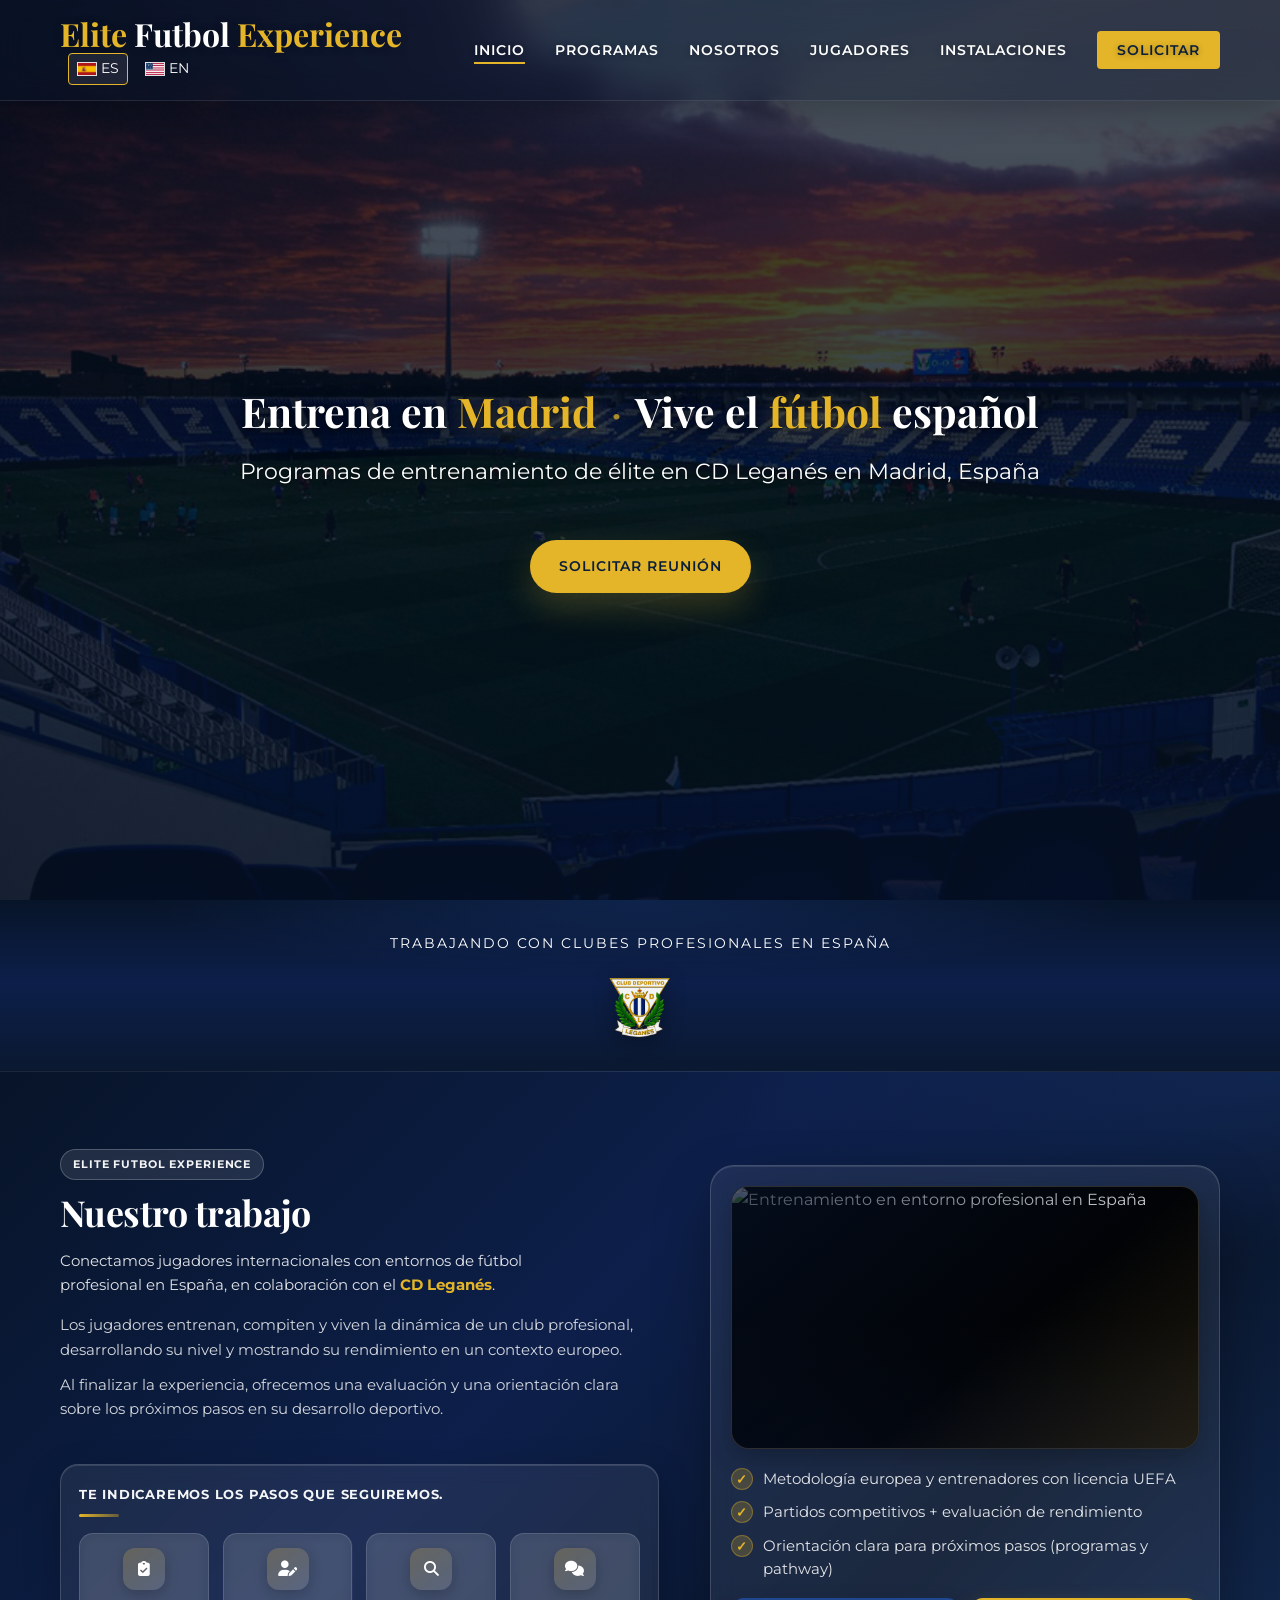
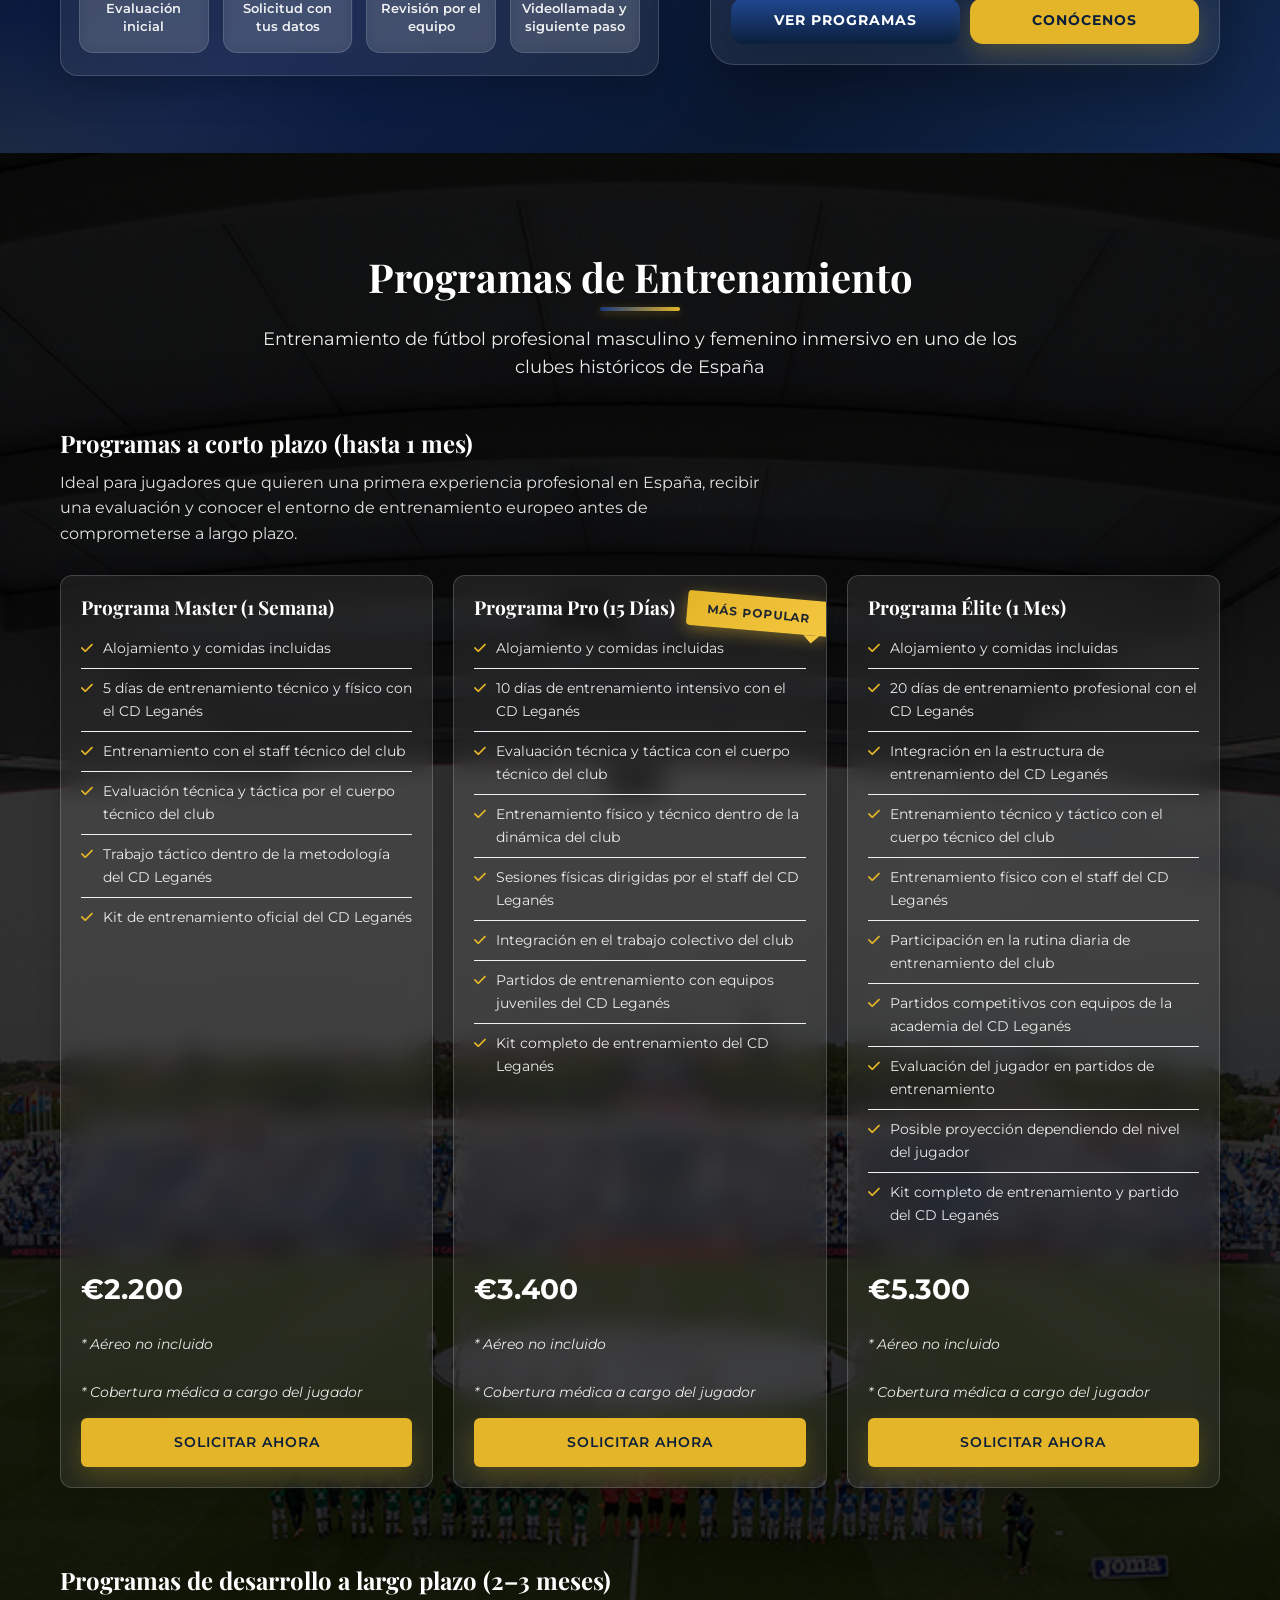
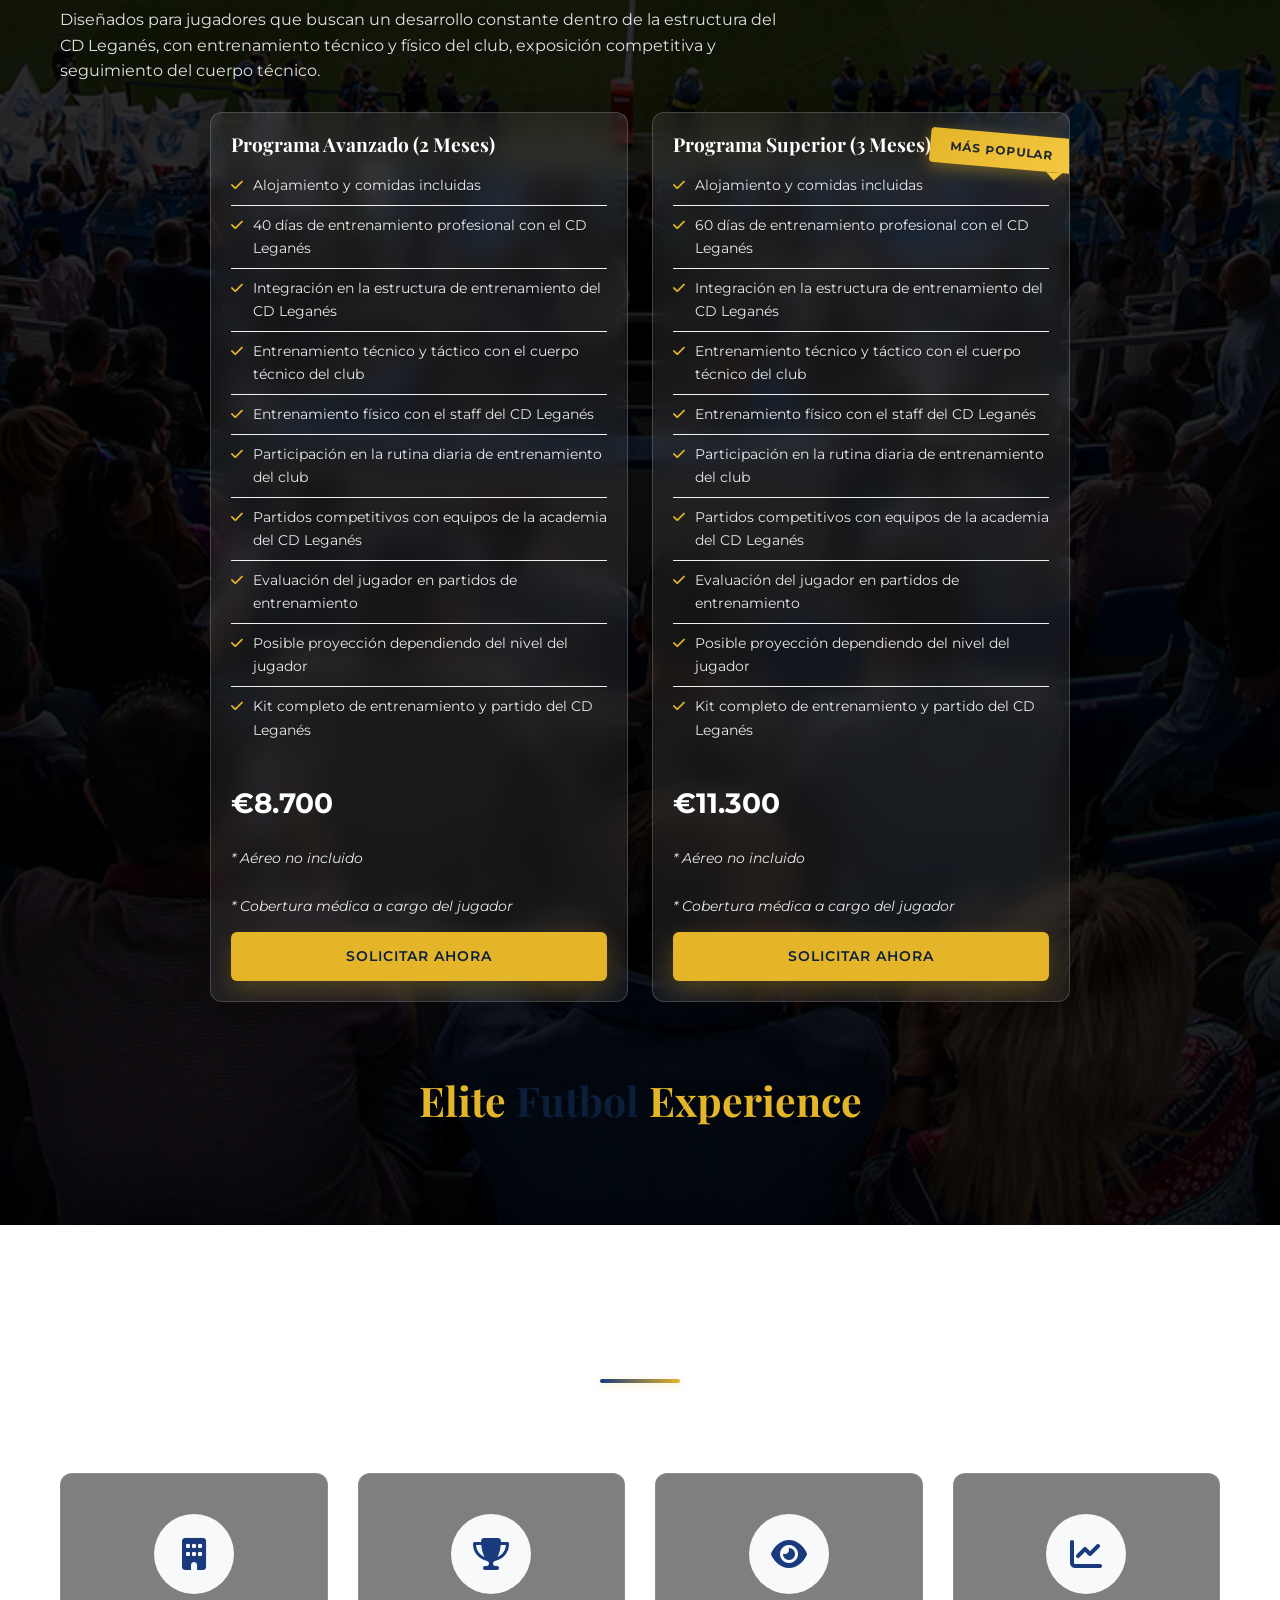
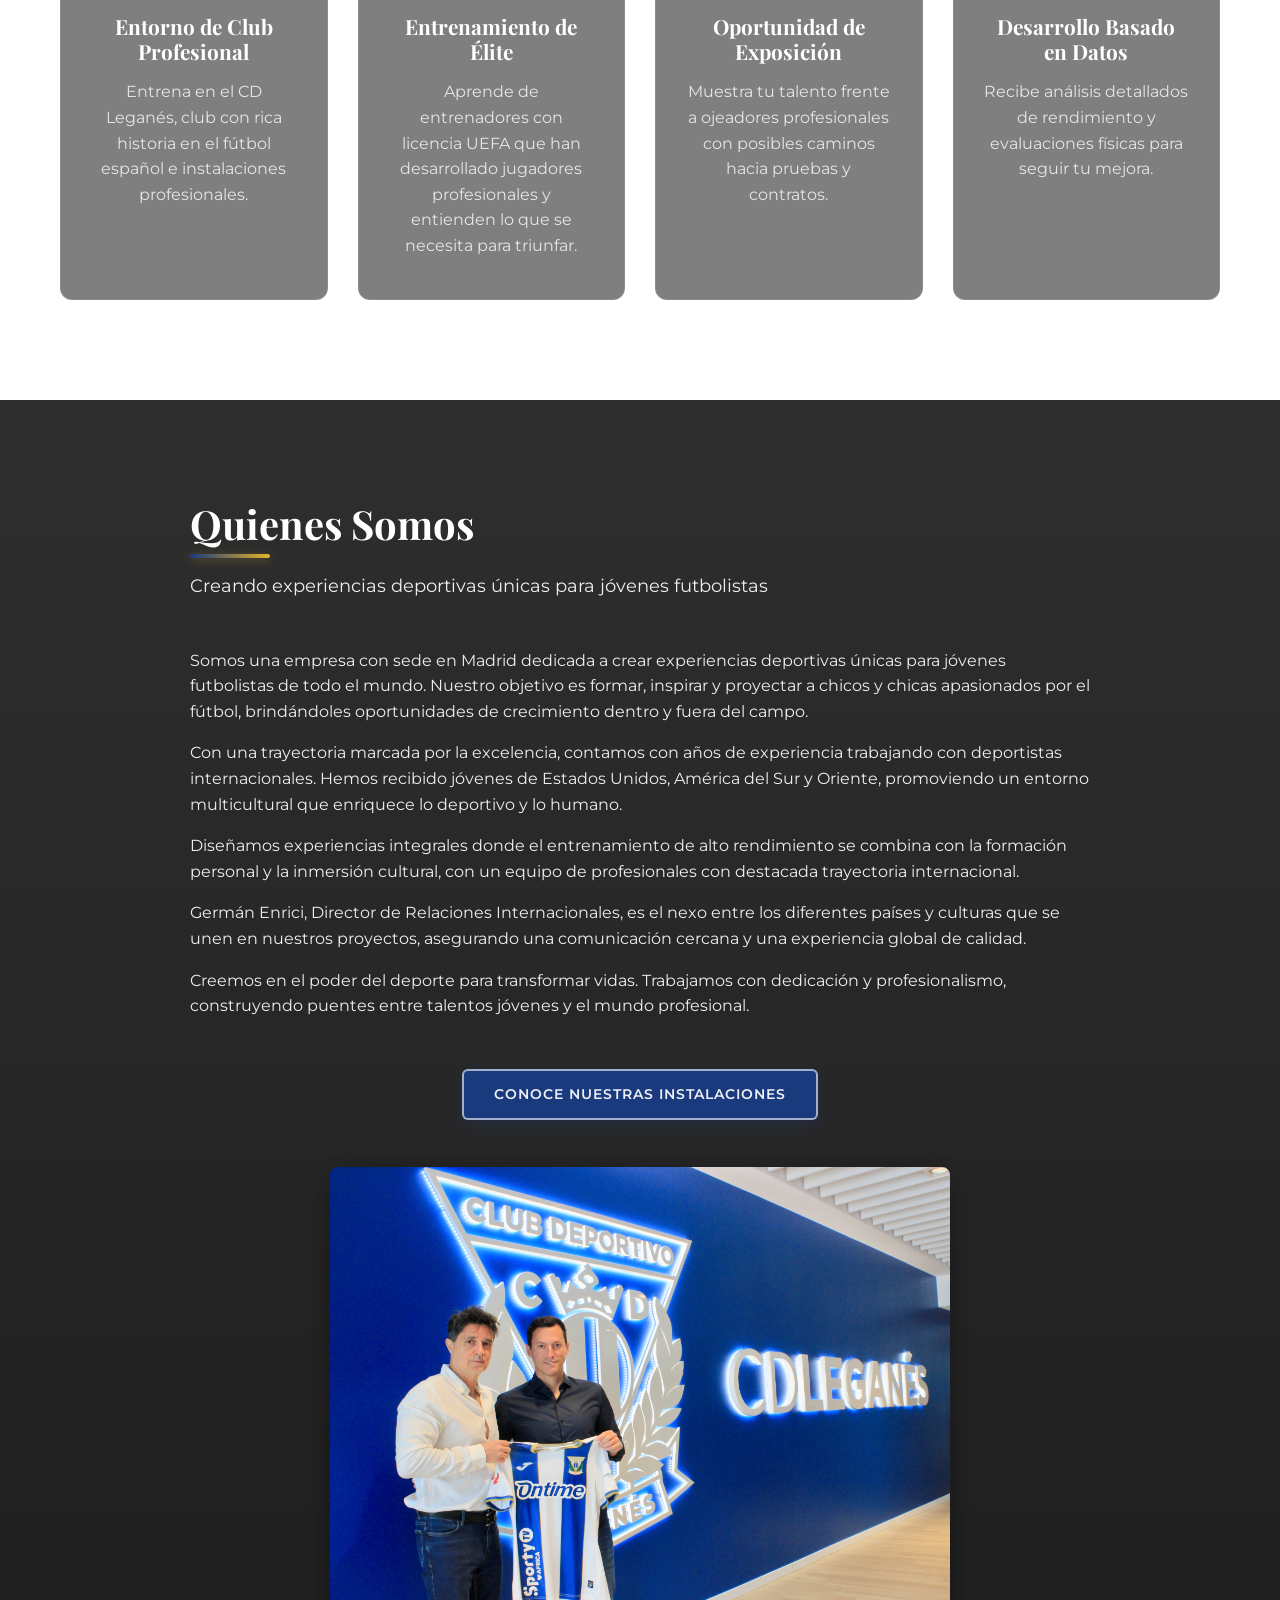
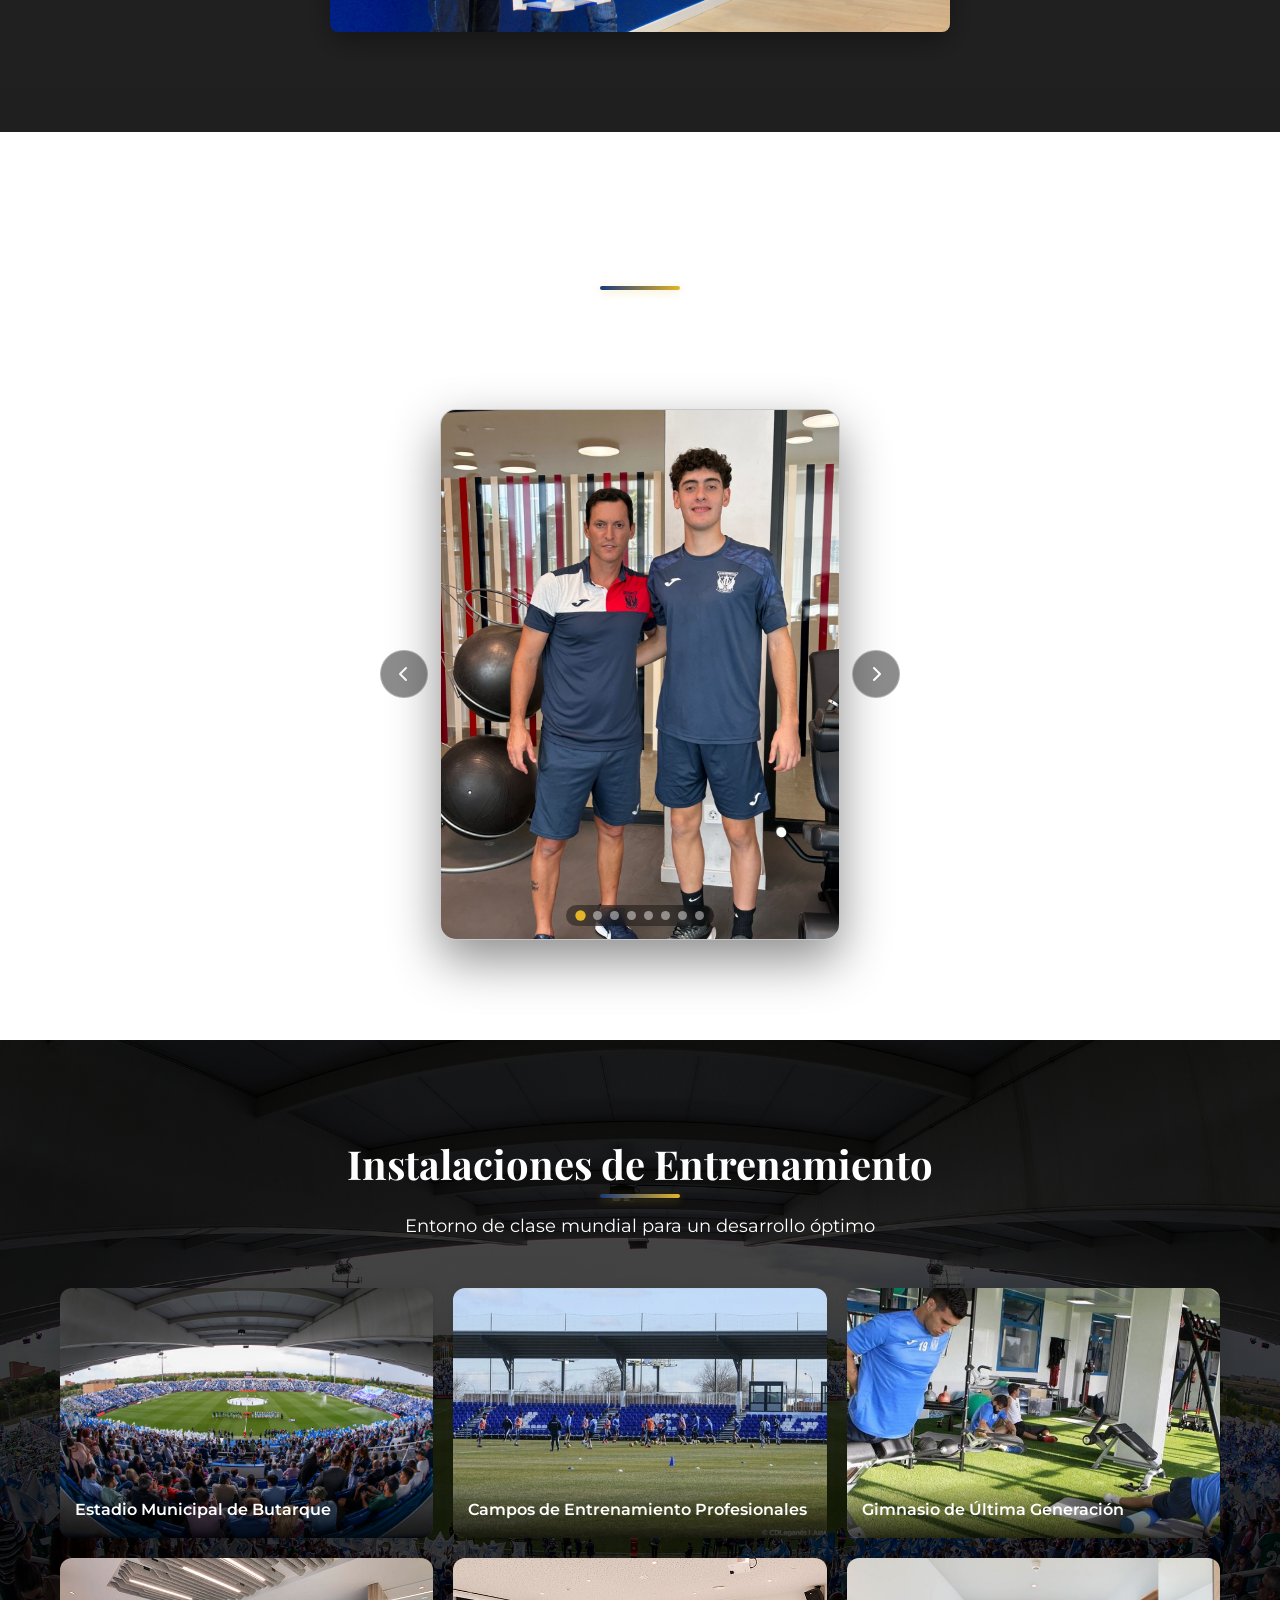
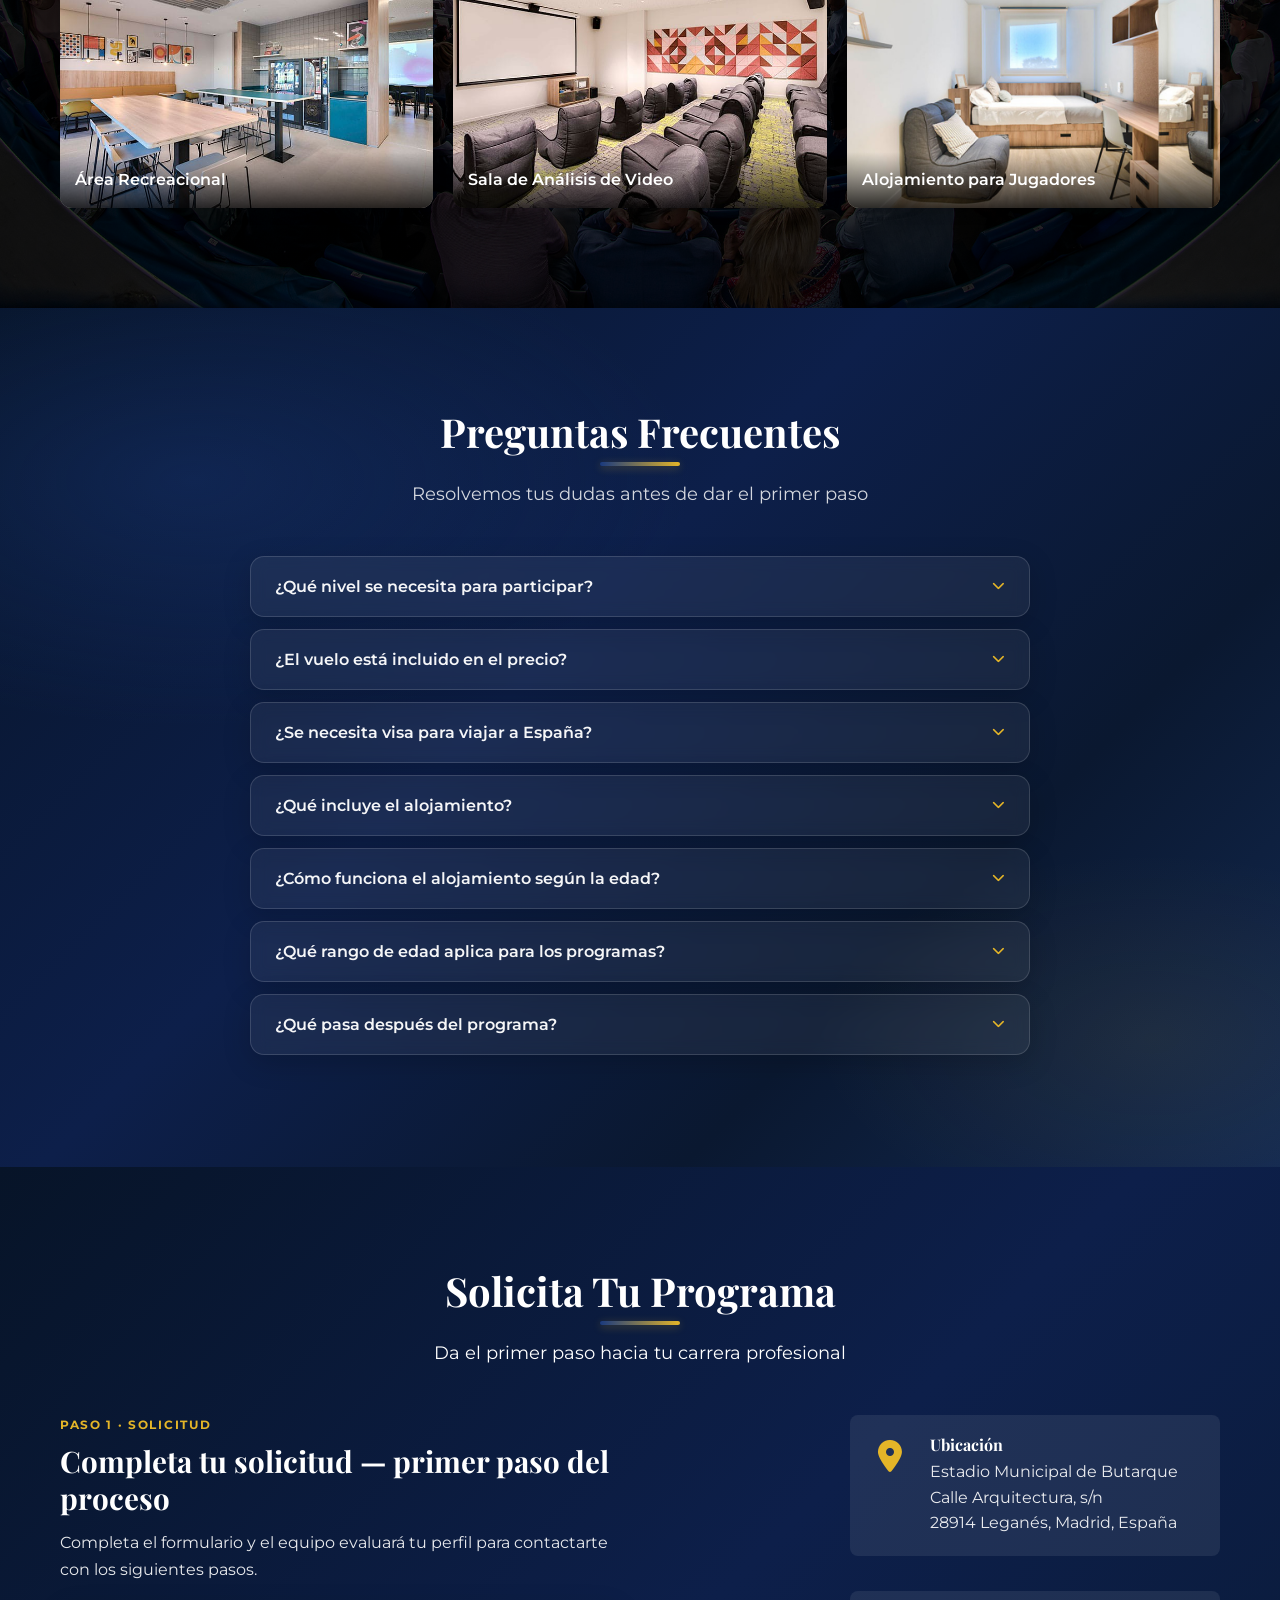
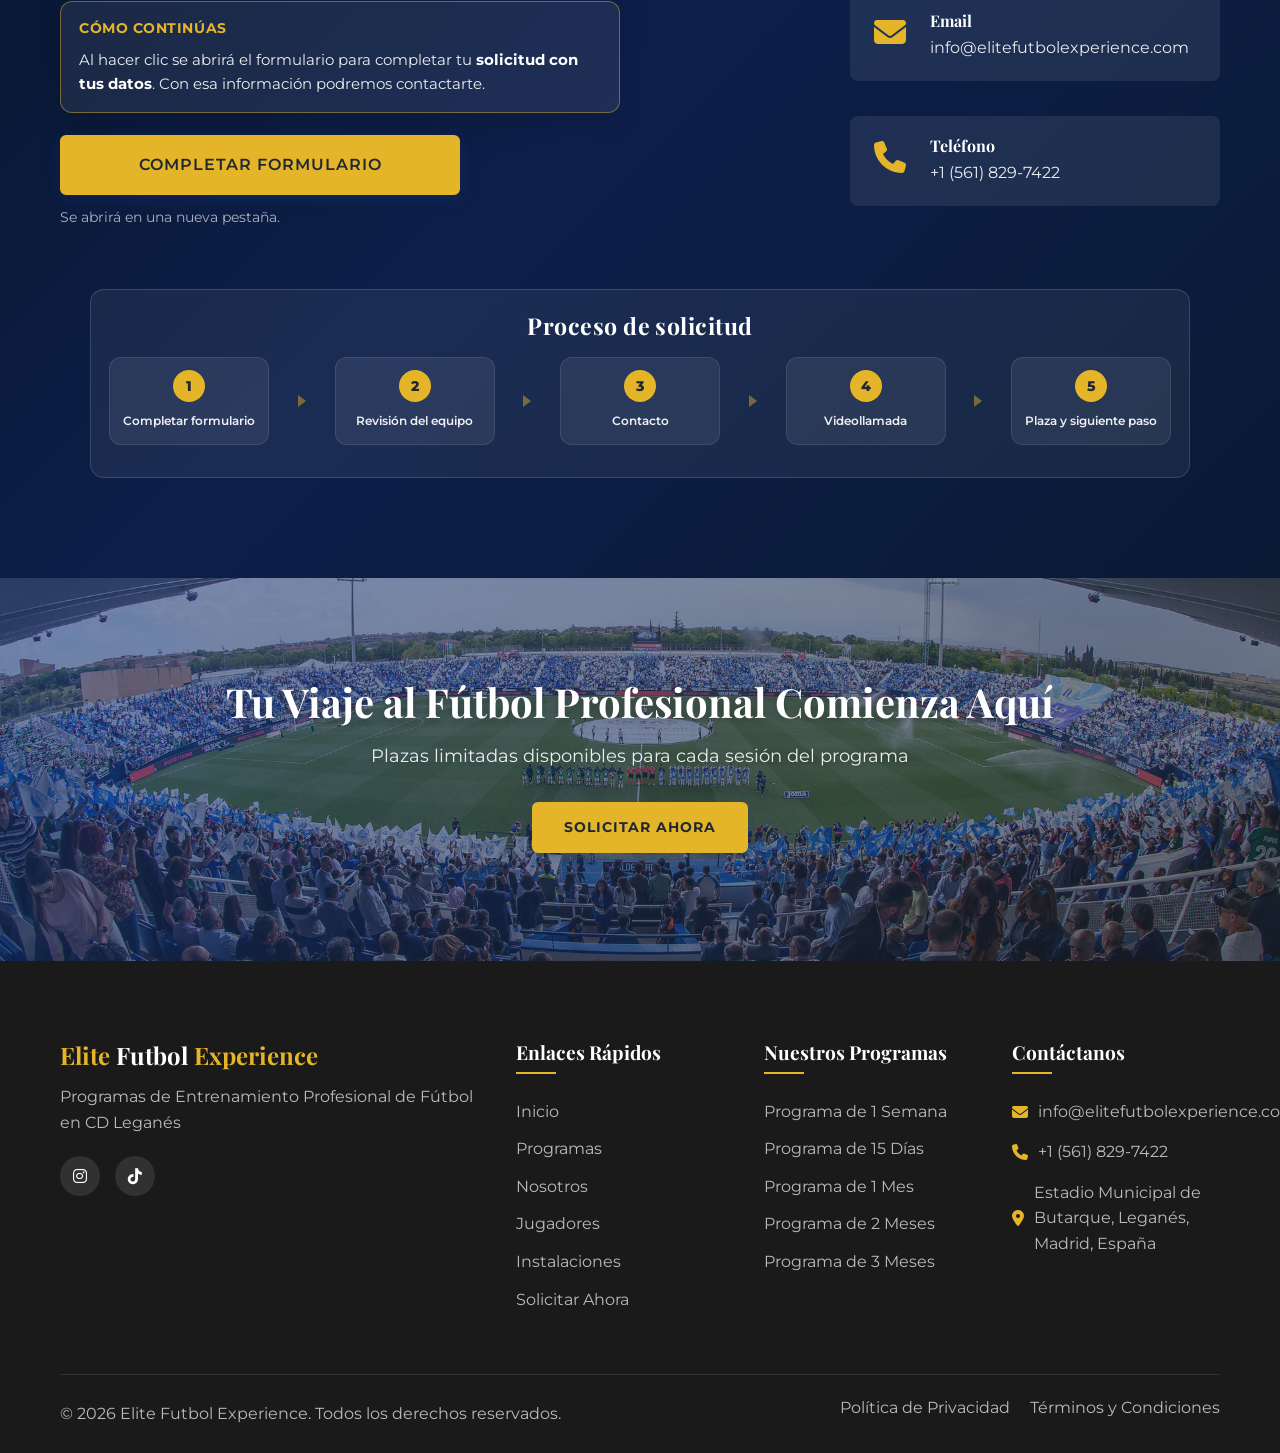
==== index.html @ a97bc322 "Point request CTAs to the new Tally intake form. Route Solicitar and Completar formulario links to h" ====
<!DOCTYPE html>
<html lang="es">
<head>
    <meta charset="UTF-8">
    <meta name="viewport" content="width=device-width, initial-scale=1.0">
    <title data-i18n="page_title">Elite Futbol Experience | Entrenamiento Profesional de Fútbol en CD Leganés</title>
    <link rel="stylesheet" href="styles.css">
    <link rel="preconnect" href="https://fonts.googleapis.com">
    <link rel="preconnect" href="https://fonts.gstatic.com" crossorigin>
    <link href="https://fonts.googleapis.com/css2?family=Montserrat:wght@300;400;600;700&family=Playfair+Display:wght@500;700&display=swap" rel="stylesheet">
    <link rel="stylesheet" href="https://cdnjs.cloudflare.com/ajax/libs/font-awesome/6.4.0/css/all.min.css" integrity="sha512-iecdLmaskl7CVkqkXNQ/ZH/XLlvWZOJyj7Yy7tcenmpD1ypASozpmT/E0iPtmFIB46ZmdtAc9eNBvH0H/ZpiBw==" crossorigin="anonymous" referrerpolicy="no-referrer" />
</head>
<body>
    <header class="main-header">
        <div class="container">
            <div class="logo-language-wrapper">
                <div class="logo">
                    <h1><span>Elite</span> Futbol <span>Experience</span></h1>
                </div>
                <div class="language-selector">
                    <a href="#" class="language-option active" data-lang="es">
                        <img src="images/bandera-espana.webp" alt="Español" class="flag-icon">
                        <span>ES</span>
                    </a>
                    <a href="#" class="language-option" data-lang="en">
                        <img src="images/bandera-usa.webp" alt="English" class="flag-icon">
                        <span>EN</span>
                    </a>
                </div>
                <div class="mobile-menu-toggle">
                    <i class="fas fa-bars"></i>
                </div>
            </div>
            <nav class="main-nav">
                <ul>
                    <li><a href="#home" class="active" data-i18n="nav_home">Inicio</a></li>
                    <!-- <li><a href="#tryout-camp" data-i18n="nav_camp">Camp</a></li> -->
                    <li><a href="#programs" data-i18n="nav_programs">Programas</a></li>
                    <li><a href="#about" data-i18n="nav_about">Nosotros</a></li>
                    <li><a href="#testimonials" data-i18n="nav_testimonials">Jugadores</a></li>
                    <li><a href="#facilities" data-i18n="nav_facilities">Instalaciones</a></li>
                    <li><a href="https://tally.so/r/RGaY1P" target="_blank" rel="noopener noreferrer" class="cta-button" data-i18n="nav_contact">Solicitar</a></li>
                </ul>
            </nav>
        </div>
    </header>

    <section id="home" class="hero">
        <div class="overlay"></div>
        <div class="container">
            <div class="hero-content">
                <h2 data-i18n="hero_title">Entrena en <span class="hero-title-accent">Madrid</span> <span class="hero-title-sep" aria-hidden="true">·</span> Vive el <span class="hero-title-accent">fútbol</span> español</h2>
                <p data-i18n="hero_subtitle">Programas de entrenamiento de élite en CD Leganés en Madrid, España</p>
                <a href="#contact" class="btn hero-cta-meeting" data-i18n="hero_cta_meeting">Solicitar reunión</a>
            </div>
        </div>
    </section>

    <!-- Trust Bar: club logos -->
    <section class="club-trust-bar" aria-label="Working with professional clubs">
        <div class="container">
            <p class="club-trust-bar-title" data-i18n="trust_bar_title">Working with professional clubs in Spain</p>
            <div class="club-trust-bar-logos">
                <img src="images/CD_Leganés-logo.png" alt="CD Leganés" width="80" height="80">
            </div>
        </div>
    </section>

    <!-- Nuestro trabajo - premium layout -->
    <section id="que-hacemos" class="work">
        <div class="work__container">
            <div class="work__grid">
                <div class="work__left">
                    <span class="work__eyebrow" data-i18n="whatwe_eyebrow">Elite Futbol Experience</span>
                    <h2 class="work__title" data-i18n="whatwe_title">Nuestro trabajo</h2>
                    <p class="work__lead" data-i18n="whatwe_subtitle">Conectamos jugadores internacionales con entornos de fútbol profesional en España, en colaboración con el <strong>CD Leganés</strong>.</p>

                    <div class="work__text">
                        <p data-i18n="whatwe_para1">Los jugadores entrenan, compiten y viven la dinámica de un club profesional, desarrollando su nivel y mostrando su rendimiento en un contexto europeo.</p>
                        <p data-i18n="whatwe_para2">Al finalizar la experiencia, ofrecemos una evaluación y una orientación clara sobre los próximos pasos en su desarrollo deportivo.</p>
                    </div>

                    <div class="work__process-band" aria-labelledby="work-process-heading">
                        <p class="work__process-lead" id="work-process-heading" data-i18n="whatwe_process_lead">Te indicaremos los pasos que seguiremos.</p>
                        <ol class="work__process-steps">
                            <li class="work__process-step">
                                <span class="work__process-icon" aria-hidden="true"><i class="fas fa-clipboard-check"></i></span>
                                <span class="work__process-label" data-i18n="whatwe_process_step1">Evaluación inicial</span>
                            </li>
                            <li class="work__process-step">
                                <span class="work__process-icon" aria-hidden="true"><i class="fas fa-user-edit"></i></span>
                                <span class="work__process-label" data-i18n="whatwe_process_step2">Solicitud con tus datos</span>
                            </li>
                            <li class="work__process-step">
                                <span class="work__process-icon" aria-hidden="true"><i class="fas fa-search"></i></span>
                                <span class="work__process-label" data-i18n="whatwe_process_step3">Revisión por el equipo</span>
                            </li>
                            <li class="work__process-step">
                                <span class="work__process-icon" aria-hidden="true"><i class="fas fa-comments"></i></span>
                                <span class="work__process-label" data-i18n="whatwe_process_step4">Videollamada y siguiente paso</span>
                            </li>
                        </ol>
                    </div>
                </div>

                <aside class="work__right">
                    <div class="work__media">
                        <img src="images/foto-facha-caminando.JPG" alt="Entrenamiento en entorno profesional en España" loading="lazy">
                        <div class="work__overlay" aria-hidden="true"></div>
                    </div>

                    <ul class="work__features">
                        <li><span class="work__check" aria-hidden="true">✓</span><span data-i18n="whatwe_bullet2">Metodología europea y entrenadores con licencia UEFA</span></li>
                        <li><span class="work__check" aria-hidden="true">✓</span><span data-i18n="whatwe_bullet3">Partidos competitivos + evaluación de rendimiento</span></li>
                        <li><span class="work__check" aria-hidden="true">✓</span><span data-i18n="whatwe_bullet4">Orientación clara para próximos pasos (programas y pathway)</span></li>
                    </ul>

                    <div class="work__cta">
                        <a href="#programs" class="btn btn--primary" data-i18n="whatwe_cta_programs">Ver programas</a>
                        <a href="#about" class="btn btn--ghost" data-i18n="whatwe_cta_meeting">Conócenos</a>
                    </div>
                </aside>
            </div>
        </div>
    </section>

    <!-- CD Leganés Tryout International Camp -->
    <!--
    <section id="tryout-camp" class="tryout-camp">
        <div class="tryout-camp-bg"></div>
        <div class="container tryout-camp-inner">
            <div class="tryout-top-crest">
                <img src="images/CD_Leganés-logo.png" alt="CD Leganés">
            </div>
            <h2 class="tryout-title" data-i18n="tryout_title">CD Leganés Tryout International Camp</h2>
            <p class="tryout-location" data-i18n="tryout_location">Miami, Florida</p>
            <p class="tryout-date" data-i18n="tryout_date">June 2026</p>
            <p class="tryout-tagline" data-i18n="tryout_tagline">Show your level. The best earn their opportunity in Spain.</p>
            <div class="tryout-highlight">
                <div class="tryout-highlight-icon">
                    <i class="fas fa-trophy"></i>
                </div>
                <div class="tryout-highlight-text-wrap">
                    <p class="tryout-highlight-title" data-i18n="tryout_highlight_title">Top 3 Players Selected Will Travel to Spain</p>
                    <p class="tryout-highlight-desc" data-i18n="tryout_highlight_desc">All expenses paid to train and showcase their talent inside CD Leganés, in a professional club environment.</p>
                </div>
            </div>
            <ul class="tryout-benefits">
                <li><i class="fas fa-check-circle"></i> <span data-i18n="tryout_benefit1">Official evaluation by CD Leganés technical staff</span></li>
                <li><i class="fas fa-check-circle"></i> <span data-i18n="tryout_benefit2">Professional-level training sessions and competitive matches</span></li>
                <li><i class="fas fa-check-circle"></i> <span data-i18n="tryout_benefit4">Performance-based selection with direct access to Spain</span></li>
                <li><i class="fas fa-check-circle"></i> <span data-i18n="tryout_benefit_kit">CD Leganés training kit</span></li>
            </ul>
            <p class="tryout-age" data-i18n="tryout_age">For players aged 8–20.</p>

            <div class="tryout-grid">
                <div class="tryout-block tryout-about">
                    <h3 class="tryout-block-title" data-i18n="tryout_what_title">What is the CD Leganés Tryout International Camp?</h3>
                    <p data-i18n="tryout_what_p1">The camp will take place in Miami, Florida: high-level training combined with an official tryout and scouting process. Players train, compete, and are evaluated under professional standards.</p>
                    <p data-i18n="tryout_duration">1 week: Monday to Friday. Saturday: friendly match prior to player selection.</p>
                    <p class="tryout-about-punch" data-i18n="tryout_what_punch">This is not just a camp. It is a real opportunity to be selected.</p>
                </div>
                <div class="tryout-block tryout-spain">
                    <h3 class="tryout-block-title"><span data-i18n="tryout_spain_title">The Spain Experience</span></h3>
                    <p class="tryout-spain-intro" data-i18n="tryout_spain_intro">The Top 3 players will be chosen strictly based on performance and will experience 2 weeks at the club. They receive:</p>
                    <ul class="tryout-spain-list">
                        <li><i class="fas fa-plane"></i> <span data-i18n="tryout_spain_1">All-expenses-paid trip to Spain</span></li>
                        <li><i class="fas fa-star"></i> <span data-i18n="tryout_spain_3">Full premium residency: full accommodation</span></li>
                        <li><i class="fas fa-futbol"></i> <span data-i18n="tryout_spain_2">Training and evaluation inside CD Leganés</span></li>
                        <li><i class="fas fa-clipboard-check"></i> <span data-i18n="tryout_spain_4">Direct feedback from the club's technical staff</span></li>
                    </ul>
                    <p class="tryout-merit" data-i18n="tryout_merit">Selection is 100% merit-based.</p>
                </div>
            </div>

            <div class="tryout-block tryout-who">
                <h3 class="tryout-block-title" data-i18n="tryout_who_title">Who Can Apply?</h3>
                <ul class="tryout-who-list">
                    <li><i class="fas fa-check"></i> <span data-i18n="tryout_who_1">Competitive youth players seeking international exposure</span></li>
                    <li><i class="fas fa-check"></i> <span data-i18n="tryout_who_2">Players motivated to prove themselves at a professional level</span></li>
                    <li><i class="fas fa-check"></i> <span data-i18n="tryout_who_3">Athletes ready to compete, not just participate</span></li>
                </ul>
            </div>

            <div class="tryout-meta">
                <p class="tryout-price">
                    <span data-i18n="tryout_price_label">Registration:</span>
                    <span class="tryout-price-original">$900</span>
                    <span class="tryout-price-early" data-i18n="tryout_early_label">Early registration:</span>
                    <strong class="tryout-price-amount">$700</strong>
                </p>
                <p class="tryout-deposit" data-i18n="tryout_deposit">Secure your spot with a $150 non-refundable deposit.</p>
            </div>

            <p class="tryout-urgency" data-i18n="tryout_urgency">Limited spots available. Registration will close once capacity is reached.</p>

            <a href="#" id="open-camp-register" class="btn tryout-cta" data-i18n="tryout_cta">
                <i class="fas fa-paper-plane"></i>
                SECURE YOUR SPOT
            </a>
        </div>
    </section>
    -->

    <section id="programs" class="programs">
        <div class="container">
            <div class="section-header">
                <h2 data-i18n="programs_title">Programas de Entrenamiento</h2>
                <p data-i18n="programs_subtitle">Entrenamiento de fútbol profesional masculino y femenino inmersivo en uno de los clubes históricos de España</p>
            </div>
            
            <!-- Short-Term Programs -->
            <div class="programs-block">
                <h3 class="programs-block-title" data-i18n="programs_short_term_title">Short-Term Programs (Up to 1 month)</h3>
                <p class="programs-block-intro" data-i18n="programs_short_term_intro">Ideal for players who want a first professional experience in Spain, receive an evaluation, and understand the European training environment before committing long-term.</p>
                <div class="program-cards">
                <div class="program-card program-card--short">
                    <div class="program-content">
                        <h3 data-i18n="program_1week_title">Programa Master (1 Semana)</h3>
                        <ul>
                            <li><i class="fas fa-check"></i> <span data-i18n="program_1week_feature0">Alojamiento y 40 tickets para almuerzo/cena + 20 tickets para desayuno/merienda</span></li>
                            <li><i class="fas fa-check"></i> <span data-i18n="program_1week_feature1">5 días de entrenamiento técnico y físico con el CD Leganés</span></li>
                            <li><i class="fas fa-check"></i> <span data-i18n="program_1week_feature2">Entrenamiento con el staff técnico del club</span></li>
                            <li><i class="fas fa-check"></i> <span data-i18n="program_1week_feature3">Evaluación técnica y táctica por el cuerpo técnico del club</span></li>
                            <li><i class="fas fa-check"></i> <span data-i18n="program_1week_feature4">Trabajo táctico dentro de la metodología del CD Leganés</span></li>
                            <li><i class="fas fa-check"></i> <span data-i18n="program_1week_feature5">Kit de entrenamiento oficial del CD Leganés</span></li>
                        </ul>
                        <p class="price program-price-below">€2.200</p>
                        <p class="note" data-i18n="program_note">* Aéreo no incluido</p>
                        <p class="note" data-i18n="program_medical_note">* Cobertura médica a cargo del jugador</p>
                        <a href="https://tally.so/r/RGaY1P" target="_blank" rel="noopener noreferrer" class="btn" data-i18n="program_apply_btn">Solicitar Ahora</a>
                    </div>
                </div>

                <div class="program-card program-card--short featured">
                    <div class="featured-tag" data-i18n="program_featured_tag">Más Popular</div>
                    <div class="program-content">
                        <h3 data-i18n="program_15days_title">Programa Pro (15 Días)</h3>
                        <ul>
                            <li><i class="fas fa-check"></i> <span data-i18n="program_15days_feature0">Alojamiento y 40 tickets para almuerzo/cena + 20 tickets para desayuno/merienda</span></li>
                            <li><i class="fas fa-check"></i> <span data-i18n="program_15days_feature1">10 días de entrenamiento intensivo con el CD Leganés</span></li>
                            <li><i class="fas fa-check"></i> <span data-i18n="program_15days_feature3">Evaluación técnica y táctica con el cuerpo técnico del club</span></li>
                            <li><i class="fas fa-check"></i> <span data-i18n="program_15days_feature4">Entrenamiento físico y técnico dentro de la dinámica del club</span></li>
                            <li><i class="fas fa-check"></i> <span data-i18n="program_15days_feature5">Sesiones físicas dirigidas por el staff del CD Leganés</span></li>
                            <li><i class="fas fa-check"></i> <span data-i18n="program_15days_feature6">Integración en el trabajo colectivo del club</span></li>
                            <li><i class="fas fa-check"></i> <span data-i18n="program_15days_feature7">Partidos de entrenamiento con equipos juveniles del CD Leganés</span></li>
                            <li><i class="fas fa-check"></i> <span data-i18n="program_15days_feature9">Kit completo de entrenamiento del CD Leganés</span></li>
                        </ul>
                        <p class="price program-price-below">€3.400</p>
                        <p class="note" data-i18n="program_note">* Aéreo no incluido</p>
                        <p class="note" data-i18n="program_medical_note">* Cobertura médica a cargo del jugador</p>
                        <a href="https://tally.so/r/RGaY1P" target="_blank" rel="noopener noreferrer" class="btn" data-i18n="program_apply_btn">Solicitar Ahora</a>
                    </div>
                </div>

                <div class="program-card program-card--short">
                    <div class="program-content">
                        <h3 data-i18n="program_1month_title">Programa Élite (1 Mes)</h3>
                        <ul>
                            <li><i class="fas fa-check"></i> <span data-i18n="program_1month_feature0">Alojamiento y 40 tickets para almuerzo/cena + 20 tickets para desayuno/merienda</span></li>
                            <li><i class="fas fa-check"></i> <span data-i18n="program_1month_feature1">20 días de entrenamiento profesional con el CD Leganés</span></li>
                            <li><i class="fas fa-check"></i> <span data-i18n="program_1month_feature2">Integración en la estructura de entrenamiento del CD Leganés</span></li>
                            <li><i class="fas fa-check"></i> <span data-i18n="program_1month_feature4">Entrenamiento técnico y táctico con el cuerpo técnico del club</span></li>
                            <li><i class="fas fa-check"></i> <span data-i18n="program_1month_feature5">Entrenamiento físico con el staff del CD Leganés</span></li>
                            <li><i class="fas fa-check"></i> <span data-i18n="program_1month_feature6">Participación en la rutina diaria de entrenamiento del club</span></li>
                            <li><i class="fas fa-check"></i> <span data-i18n="program_1month_feature8">Partidos competitivos con equipos de la academia del CD Leganés</span></li>
                            <li><i class="fas fa-check"></i> <span data-i18n="program_1month_feature9">Evaluación del jugador en partidos de entrenamiento</span></li>
                            <li><i class="fas fa-check"></i> <span data-i18n="program_1month_feature11">Posible proyección dependiendo del nivel del jugador</span></li>
                            <li><i class="fas fa-check"></i> <span data-i18n="program_1month_feature12">Kit completo de entrenamiento y partido del CD Leganés</span></li>
                        </ul>
                        <p class="price program-price-below">€5.300</p>
                        <p class="note" data-i18n="program_note">* Aéreo no incluido</p>
                        <p class="note" data-i18n="program_medical_note">* Cobertura médica a cargo del jugador</p>
                        <a href="https://tally.so/r/RGaY1P" target="_blank" rel="noopener noreferrer" class="btn" data-i18n="program_apply_btn">Solicitar Ahora</a>
                    </div>
                </div>
                </div>
            </div>

            <!-- Long-Term Programs -->
            <div class="programs-block programs-block--longterm">
                <h3 class="programs-block-title" data-i18n="programs_long_term_title">Programas de desarrollo a largo plazo (2–3 meses)</h3>
                <p class="programs-block-intro" data-i18n="programs_long_term_intro">Diseñados para jugadores que buscan un desarrollo constante dentro de la estructura del CD Leganés, con entrenamiento técnico y físico del club, exposición competitiva y seguimiento del cuerpo técnico.</p>
                <div class="program-cards program-cards--longterm">
                <div class="program-card program-card--long">
                    <div class="program-content">
                        <h3 data-i18n="program_2months_title">Programa Avanzado (2 Meses)</h3>
                        <ul>
                            <li><i class="fas fa-check"></i> <span data-i18n="program_2months_feature0">Alojamiento y 40 tickets para almuerzo/cena + 20 tickets para desayuno/merienda</span></li>
                            <li><i class="fas fa-check"></i> <span data-i18n="program_2months_feature1">40 días de entrenamiento profesional con el CD Leganés</span></li>
                            <li><i class="fas fa-check"></i> <span data-i18n="program_2months_feature2">Integración en la estructura de entrenamiento del CD Leganés</span></li>
                            <li><i class="fas fa-check"></i> <span data-i18n="program_2months_feature4">Entrenamiento técnico y táctico con el cuerpo técnico del club</span></li>
                            <li><i class="fas fa-check"></i> <span data-i18n="program_2months_feature5">Entrenamiento físico con el staff del CD Leganés</span></li>
                            <li><i class="fas fa-check"></i> <span data-i18n="program_2months_feature6">Participación en la rutina diaria de entrenamiento del club</span></li>
                            <li><i class="fas fa-check"></i> <span data-i18n="program_2months_feature8">Partidos competitivos con equipos de la academia del CD Leganés</span></li>
                            <li><i class="fas fa-check"></i> <span data-i18n="program_2months_feature9">Evaluación del jugador en partidos de entrenamiento</span></li>
                            <li><i class="fas fa-check"></i> <span data-i18n="program_2months_feature11">Posible proyección dependiendo del nivel del jugador</span></li>
                            <li><i class="fas fa-check"></i> <span data-i18n="program_2months_feature12">Kit completo de entrenamiento y partido del CD Leganés</span></li>
                        </ul>
                        <p class="price program-price-below">€8.700</p>
                        <p class="note" data-i18n="program_note">* Aéreo no incluido</p>
                        <p class="note" data-i18n="program_medical_note">* Cobertura médica a cargo del jugador</p>
                        <a href="https://tally.so/r/RGaY1P" target="_blank" rel="noopener noreferrer" class="btn" data-i18n="program_apply_btn">Solicitar Ahora</a>
                    </div>
                </div>

                <div class="program-card program-card--long featured">
                    <div class="featured-tag" data-i18n="program_featured_tag">Más Popular</div>
                    <div class="program-content">
                        <h3 data-i18n="program_3months_title">Programa Superior (3 Meses)</h3>
                        <ul>
                            <li><i class="fas fa-check"></i> <span data-i18n="program_3months_feature0">Alojamiento y 40 tickets para almuerzo/cena + 20 tickets para desayuno/merienda</span></li>
                            <li><i class="fas fa-check"></i> <span data-i18n="program_3months_feature1">60 días de entrenamiento profesional con el CD Leganés</span></li>
                            <li><i class="fas fa-check"></i> <span data-i18n="program_3months_feature2">Integración en la estructura de entrenamiento del CD Leganés</span></li>
                            <li><i class="fas fa-check"></i> <span data-i18n="program_3months_feature4">Entrenamiento técnico y táctico con el cuerpo técnico del club</span></li>
                            <li><i class="fas fa-check"></i> <span data-i18n="program_3months_feature5">Entrenamiento físico con el staff del CD Leganés</span></li>
                            <li><i class="fas fa-check"></i> <span data-i18n="program_3months_feature6">Participación en la rutina diaria de entrenamiento del club</span></li>
                            <li><i class="fas fa-check"></i> <span data-i18n="program_3months_feature8">Partidos competitivos con equipos de la academia del CD Leganés</span></li>
                            <li><i class="fas fa-check"></i> <span data-i18n="program_3months_feature9">Evaluación del jugador en partidos de entrenamiento</span></li>
                            <li><i class="fas fa-check"></i> <span data-i18n="program_3months_feature11">Posible proyección dependiendo del nivel del jugador</span></li>
                            <li><i class="fas fa-check"></i> <span data-i18n="program_3months_feature12">Kit completo de entrenamiento y partido del CD Leganés</span></li>
                        </ul>
                        <p class="price program-price-below">€11.300</p>
                        <p class="note" data-i18n="program_note">* Aéreo no incluido</p>
                        <p class="note" data-i18n="program_medical_note">* Cobertura médica a cargo del jugador</p>
                        <a href="https://tally.so/r/RGaY1P" target="_blank" rel="noopener noreferrer" class="btn" data-i18n="program_apply_btn">Solicitar Ahora</a>
                    </div>
                </div>
                </div>
                <div class="programs-logo programs-logo--after">
                    <p class="brand-wordmark" aria-label="Elite Futbol Experience">
                        <span>Elite</span> Futbol <span>Experience</span>
                    </p>
                </div>
            </div>
        </div>
    </section>

    <section id="why-us" class="why-us">
        <div class="container">
            <div class="section-header">
                <h2 data-i18n="why_us_title">Por Qué Elegir Elite Futbol Experience</h2>
                <p data-i18n="why_us_subtitle">Tu puerta de entrada al fútbol profesional en Europa</p>
            </div>
            
            <div class="features">
                <div class="feature">
                    <div class="feature-icon">
                        <i class="fas fa-building"></i>
                    </div>
                    <h3 data-i18n="feature1_title">Entorno de Club Profesional</h3>
                    <p data-i18n="feature1_text">Entrena en el CD Leganés, club con rica historia en el fútbol español e instalaciones profesionales.</p>
                </div>
                
                <div class="feature">
                    <div class="feature-icon">
                        <i class="fas fa-trophy"></i>
                    </div>
                    <h3 data-i18n="feature2_title">Entrenamiento de Élite</h3>
                    <p data-i18n="feature2_text">Aprende de entrenadores con licencia UEFA que han desarrollado jugadores profesionales y entienden lo que se necesita para triunfar.</p>
                </div>
                
                <div class="feature">
                    <div class="feature-icon">
                        <i class="fas fa-eye"></i>
                    </div>
                    <h3 data-i18n="feature3_title">Oportunidad de Exposición</h3>
                    <p data-i18n="feature3_text">Muestra tu talento frente a ojeadores profesionales con posibles caminos hacia pruebas y contratos.</p>
                </div>
                
                <div class="feature">
                    <div class="feature-icon">
                        <i class="fas fa-chart-line"></i>
                    </div>
                    <h3 data-i18n="feature4_title">Desarrollo Basado en Datos</h3>
                    <p data-i18n="feature4_text">Recibe análisis detallados de rendimiento y evaluaciones físicas para seguir tu mejora.</p>
                </div>
            </div>
        </div>
    </section>

    <section id="about" class="about">
        <div class="container">
            <div class="about-content" style="display: block; text-align: center;">
                <div class="about-text" style="text-align: left; max-width: 900px; margin: 0 auto 40px;">
                    <div class="section-header left-align">
                        <h2 data-i18n="about_title">Quienes Somos</h2>
                        <p data-i18n="about_subtitle">Creando experiencias deportivas únicas para jóvenes futbolistas</p>
                    </div>
                    <p data-i18n="about_p1">Somos una empresa con sede en Madrid dedicada a crear experiencias deportivas únicas para jóvenes futbolistas de todo el mundo. Nuestro objetivo es formar, inspirar y proyectar a chicos y chicas apasionados por el fútbol, brindándoles oportunidades de crecimiento dentro y fuera del campo.</p>
                    <p data-i18n="about_p2">Con una trayectoria marcada por la excelencia, contamos con años de experiencia trabajando con deportistas internacionales. Hemos recibido jóvenes de Estados Unidos, América del Sur y Oriente, promoviendo un entorno multicultural que enriquece lo deportivo y lo humano.</p>
                    <p data-i18n="about_p3">Diseñamos experiencias integrales donde el entrenamiento de alto rendimiento se combina con la formación personal y la inmersión cultural, con un equipo de profesionales con destacada trayectoria internacional.</p>
                    <p data-i18n="about_p5">Germán Enrici, Director de Relaciones Internacionales, es el nexo entre los diferentes países y culturas que se unen en nuestros proyectos, asegurando una comunicación cercana y una experiencia global de calidad.</p>
                    <p data-i18n="about_p6">Creemos en el poder del deporte para transformar vidas. Trabajamos con dedicación y profesionalismo, construyendo puentes entre talentos jóvenes y el mundo profesional.</p>
                    <div style="text-align: center; margin-top: 30px;">
                        <a href="#facilities" class="btn" data-i18n="about_facilities_btn">Conoce Nuestras Instalaciones</a>
                    </div>
                </div>
                <div class="about-image">
                    <img src="images/IMG_7275 (2).JPG" alt="Equipo Elite Futbol Experience">
                </div>
            </div>
        </div>
    </section>

    <section id="testimonials" class="testimonials testimonials--journey">
        <div class="container">
            <div class="section-header">
                <h2 data-i18n="testimonials_title">Jugadores que ya iniciaron su camino</h2>
                <p data-i18n="testimonials_subtitle">Una mirada a su etapa con nosotros en el CD Leganés, con confianza en cada parte del proceso.</p>
            </div>

            <div class="journey-carousel" data-journey-carousel aria-roledescription="carousel">
                <button type="button" class="journey-carousel__btn journey-carousel__btn--prev" aria-label="Imagen anterior" data-journey-prev>
                    <i class="fas fa-chevron-left" aria-hidden="true"></i>
                </button>
                <div class="journey-carousel__viewport" data-journey-viewport>
                    <div class="journey-carousel__track" data-journey-track>
                        <figure class="journey-carousel__slide" aria-hidden="false">
                            <img src="images/foto-donario.JPG" alt="Jugador con equipo en instalaciones de entrenamiento CD Leganés" loading="eager" width="900" height="1200" decoding="async" fetchpriority="high">
                        </figure>
                        <figure class="journey-carousel__slide" aria-hidden="true">
                            <img src="images/WhatsApp%20Image%202026-01-23%20at%2012.51.33.jpeg" alt="Jugador con equipo en instalaciones de entrenamiento CD Leganés" loading="lazy" width="900" height="1200" decoding="async">
                        </figure>
                        <figure class="journey-carousel__slide" aria-hidden="true">
                            <img src="images/foto-chico.JPG" alt="Jugador con equipo en instalaciones de entrenamiento CD Leganés" loading="lazy" width="900" height="1200" decoding="async">
                        </figure>
                        <figure class="journey-carousel__slide" aria-hidden="true">
                            <img src="images/foto-carreno.JPG" alt="Jugador con equipo en instalaciones de entrenamiento CD Leganés" loading="lazy" width="900" height="1200" decoding="async">
                        </figure>
                        <figure class="journey-carousel__slide" aria-hidden="true">
                            <img src="images/foto-uruguayo.JPG" alt="Jugador con equipo en instalaciones de entrenamiento CD Leganés" loading="lazy" width="900" height="1200" decoding="async">
                        </figure>
                        <figure class="journey-carousel__slide" aria-hidden="true">
                            <img src="images/foto-cancha-chicos.JPG" alt="Jugadores en cancha con el equipo, CD Leganés" loading="lazy" width="900" height="1200" decoding="async">
                        </figure>
                        <figure class="journey-carousel__slide" aria-hidden="true">
                            <img src="images/foto-chinito.JPG" alt="Joven jugador y mentor, Elite Futbol Experience" loading="lazy" width="900" height="1200" decoding="async">
                        </figure>
                        <figure class="journey-carousel__slide" aria-hidden="true">
                            <img src="images/ger-fer-cancha.JPG" alt="Jugadores y equipo en cancha, CD Leganés" loading="lazy" width="900" height="1200" decoding="async">
                        </figure>
                    </div>
                </div>
                <button type="button" class="journey-carousel__btn journey-carousel__btn--next" aria-label="Imagen siguiente" data-journey-next>
                    <i class="fas fa-chevron-right" aria-hidden="true"></i>
                </button>
                <div class="journey-carousel__dots" data-journey-dots role="tablist" aria-label="Elegir imagen"></div>
            </div>
        </div>
    </section>

    <section id="facilities" class="facilities">
        <div class="container">
            <div class="section-header">
                <h2 data-i18n="facilities_title">Instalaciones de Entrenamiento</h2>
                <p data-i18n="facilities_subtitle">Entorno de clase mundial para un desarrollo óptimo</p>
            </div>
            
            <div class="facility-gallery">
                <div class="facility-image">
                    <img src="images/estadio-cd-leganes.jpg" alt="Estadio Principal">
                    <div class="facility-caption" data-i18n="facility1_caption">Estadio Municipal de Butarque</div>
                </div>
                <div class="facility-image">
                    <img src="images/campo-entrenamiento.jpg" alt="Campo de Entrenamiento">
                    <div class="facility-caption" data-i18n="facility2_caption">Campos de Entrenamiento Profesionales</div>
                </div>
                <div class="facility-image">
                    <img src="images/gimnasio-cd-leganes.jpeg" alt="Instalaciones de Gimnasio">
                    <div class="facility-caption" data-i18n="facility3_caption">Gimnasio de Última Generación</div>
                </div>
                <div class="facility-image">
                    <img src="images/area-recreacional.jpg" alt="Área Recreacional">
                    <div class="facility-caption" data-i18n="facility4_caption">Área Recreacional</div>
                </div>
                <div class="facility-image">
                    <img src="images/sala-de-analisis.jpg" alt="Sala de Análisis">
                    <div class="facility-caption" data-i18n="facility5_caption">Sala de Análisis de Video</div>
                </div>
                <div class="facility-image">
                    <img src="images/room-cd-leganes.jpg" alt="Alojamiento para Jugadores">
                    <div class="facility-caption" data-i18n="facility6_caption">Alojamiento para Jugadores</div>
                </div>
            </div>
        </div>
    </section>

    <!-- FAQ -->
    <section id="faq" class="faq">
        <div class="container">
            <div class="section-header">
                <h2 data-i18n="faq_title">Preguntas Frecuentes</h2>
                <p data-i18n="faq_subtitle">Resolvemos tus dudas antes de dar el primer paso</p>
            </div>

            <div class="faq-accordion">
                <div class="faq-item">
                    <button class="faq-question" aria-expanded="false">
                        <span data-i18n="faq_q1">¿Qué nivel se necesita para participar?</span>
                        <i class="fas fa-chevron-down faq-icon"></i>
                    </button>
                    <div class="faq-answer">
                        <p data-i18n="faq_a1">No exigimos un nivel mínimo certificado, pero los programas están diseñados para jugadores competitivos que entrenan regularmente y buscan dar un salto en su desarrollo. Durante la evaluación inicial determinamos el programa más adecuado.</p>
                    </div>
                </div>

                <div class="faq-item">
                    <button class="faq-question" aria-expanded="false">
                        <span data-i18n="faq_q2">¿El vuelo está incluido en el precio?</span>
                        <i class="fas fa-chevron-down faq-icon"></i>
                    </button>
                    <div class="faq-answer">
                        <p data-i18n="faq_a2">No, el aéreo no está incluido. Todos los programas incluyen alojamiento y comidas en España. El jugador o su familia gestionan el vuelo de forma independiente.</p>
                    </div>
                </div>

                <div class="faq-item">
                    <button class="faq-question" aria-expanded="false">
                        <span data-i18n="faq_q3">¿Se necesita visa para viajar a España?</span>
                        <i class="fas fa-chevron-down faq-icon"></i>
                    </button>
                    <div class="faq-answer">
                        <p data-i18n="faq_a3">Depende del país de origen. Ciudadanos de la UE y de muchos países de Latinoamérica pueden ingresar como turistas hasta 90 días. Te asesoramos en cada caso según tu nacionalidad y la duración del programa.</p>
                    </div>
                </div>

                <div class="faq-item">
                    <button class="faq-question" aria-expanded="false">
                        <span data-i18n="faq_q4">¿Qué incluye el alojamiento?</span>
                        <i class="fas fa-chevron-down faq-icon"></i>
                    </button>
                    <div class="faq-answer">
                        <p data-i18n="faq_a4">Los jugadores se alojan en residencias cercanas al club con habitaciones compartidas, zonas comunes y comidas incluidas (desayuno, almuerzo y cena). El entorno es seguro y supervisado.</p>
                    </div>
                </div>

                <div class="faq-item">
                    <button class="faq-question" aria-expanded="false">
                        <span data-i18n="faq_q5">¿Cómo funciona el alojamiento según la edad?</span>
                        <i class="fas fa-chevron-down faq-icon"></i>
                    </button>
                    <div class="faq-answer">
                        <p data-i18n="faq_a5">A partir de 16 años, los programas incluyen residencia completa (alojamiento y comidas) en las instalaciones del club. Para jugadores menores de 16 años, el alojamiento no está incluido: deben residir con su familia o tutor legal, que se encarga de su hospedaje durante la estancia.</p>
                    </div>
                </div>

                <div class="faq-item">
                    <button class="faq-question" aria-expanded="false">
                        <span data-i18n="faq_q6">¿Qué rango de edad aplica para los programas?</span>
                        <i class="fas fa-chevron-down faq-icon"></i>
                    </button>
                    <div class="faq-answer">
                        <p data-i18n="faq_a6">Los programas están dirigidos a jugadores de 16 a 23 años. Todos los menores de edad deben contar con autorización de sus padres o tutores legales.</p>
                    </div>
                </div>

                <div class="faq-item">
                    <button class="faq-question" aria-expanded="false">
                        <span data-i18n="faq_q7">¿Qué pasa después del programa?</span>
                        <i class="fas fa-chevron-down faq-icon"></i>
                    </button>
                    <div class="faq-answer">
                        <p data-i18n="faq_a7">Al finalizar, cada jugador recibe un informe profesional de evaluación con recomendaciones claras. Según su rendimiento, puede recibir una recomendación para continuar en un programa más largo, una prueba con un club o una orientación sobre sus próximos pasos.</p>
                    </div>
                </div>
            </div>
        </div>
    </section>

    <section id="contact" class="contact">
        <div class="container">
            <div class="section-header">
                <h2 data-i18n="contact_title">Solicita Tu Programa</h2>
                <p data-i18n="contact_subtitle">Da el primer paso hacia tu carrera profesional</p>
            </div>
            
            <div class="contact-wrapper">
                <div class="contact-form">
                    <div class="contact-payment-first">
                        <p class="contact-payment-first__step" data-i18n="contact_payment_step_label">Paso 1</p>
                        <h3 class="contact-payment-first__title" data-i18n="contact_payment_first_title">Completa tu solicitud — primer paso del proceso</h3>
                        <p class="contact-payment-first__lead" data-i18n="contact_payment_first_lead">Completa el formulario y el equipo evaluará tu perfil para contactarte con los siguientes pasos.</p>
                        <div class="contact-payment-notice" role="note" aria-live="polite">
                            <p class="contact-payment-notice__title" data-i18n="contact_payment_notice_title"><strong>Cómo continúas</strong></p>
                            <p class="contact-payment-notice__text" data-i18n="contact_payment_notice_text">Al hacer clic se abrirá el formulario para completar tu <strong>solicitud con tus datos</strong>. Con esa información podremos contactarte.</p>
                        </div>
                        <a class="btn btn-lg contact-payment-first__cta" href="https://tally.so/r/RGaY1P" target="_blank" rel="noopener noreferrer" data-i18n="contact_pay_cta">Completar formulario</a>
                        <p class="contact-payment-first__hint" data-i18n="contact_after_payment_hint">Se abrirá en una nueva pestaña.</p>
                    </div>
                </div>
                
                <div class="contact-info">
                    <div class="info-item">
                        <i class="fas fa-map-marker-alt"></i>
                        <div>
                            <h4 data-i18n="contact_location_title">Ubicación</h4>
                            <p data-i18n="contact_location_address">Estadio Municipal de Butarque<br>Calle Arquitectura, s/n<br>28914 Leganés, Madrid, España</p>
                        </div>
                    </div>
                    
                    <div class="info-item">
                        <i class="fas fa-envelope"></i>
                        <div>
                            <h4 data-i18n="contact_email_title">Email</h4>
                            <p>info@elitefutbolexperience.com</p>
                        </div>
                    </div>
                    
                    <div class="info-item">
                        <i class="fas fa-phone"></i>
                        <div>
                            <h4 data-i18n="contact_phone_title">Teléfono</h4>
                            <p>+1 (561) 829-7422</p>
                        </div>
                    </div>
                </div>
            </div>

            <div class="application-process" aria-label="Pasos del proceso de solicitud">
                <h3 class="application-process__heading" data-i18n="application_process_title">Proceso de solicitud</h3>
                <div class="application-process__track" role="list">
                    <div class="application-process__step" role="listitem">
                        <span class="application-process__num" aria-hidden="true">1</span>
                        <p class="application-process__text" data-i18n="application_step1">Completar formulario</p>
                    </div>
                    <span class="application-process__arrow" aria-hidden="true"></span>
                    <div class="application-process__step" role="listitem">
                        <span class="application-process__num" aria-hidden="true">2</span>
                        <p class="application-process__text" data-i18n="application_step2">Revisión del equipo</p>
                    </div>
                    <span class="application-process__arrow" aria-hidden="true"></span>
                    <div class="application-process__step" role="listitem">
                        <span class="application-process__num" aria-hidden="true">3</span>
                        <p class="application-process__text" data-i18n="application_step3">Contacto</p>
                    </div>
                    <span class="application-process__arrow" aria-hidden="true"></span>
                    <div class="application-process__step" role="listitem">
                        <span class="application-process__num" aria-hidden="true">4</span>
                        <p class="application-process__text" data-i18n="application_step4">Videollamada</p>
                    </div>
                    <span class="application-process__arrow" aria-hidden="true"></span>
                    <div class="application-process__step" role="listitem">
                        <span class="application-process__num" aria-hidden="true">5</span>
                        <p class="application-process__text" data-i18n="application_step5">Siguiente paso</p>
                    </div>
                </div>
            </div>
        </div>
    </section>

    <section class="cta">
        <div class="container">
            <h2 data-i18n="cta_title">Tu Viaje al Fútbol Profesional Comienza Aquí</h2>
            <p data-i18n="cta_subtitle">Plazas limitadas disponibles para cada sesión del programa</p>
            <a href="https://tally.so/r/RGaY1P" target="_blank" rel="noopener noreferrer" class="btn btn-large" data-i18n="cta_btn">Solicitar Ahora</a>
        </div>
    </section>

    <footer>
        <div class="container">
            <div class="footer-content">
                <div class="footer-logo">
                    <h3><span>Elite</span> Futbol <span>Experience</span></h3>
                    <p data-i18n="footer_tagline">Programas de Entrenamiento Profesional de Fútbol en CD Leganés</p>
                    <div class="social-icons">
                        <a href="#" target="_blank"><i class="fab fa-instagram"></i></a>
                        <a href="#"><i class="fab fa-tiktok"></i></a>
                    </div>
                </div>
                
                <div class="footer-links">
                    <h4 data-i18n="footer_quick_links">Enlaces Rápidos</h4>
                    <ul>
                        <li><a href="#home" data-i18n="footer_link_home">Inicio</a></li>
                        <li><a href="#programs" data-i18n="footer_link_programs">Programas</a></li>
                        <li><a href="#about" data-i18n="footer_link_about">Nosotros</a></li>
                        <li><a href="#testimonials" data-i18n="footer_link_testimonials">Jugadores</a></li>
                        <li><a href="#facilities" data-i18n="footer_link_facilities">Instalaciones</a></li>
                        <li><a href="https://tally.so/r/RGaY1P" target="_blank" rel="noopener noreferrer" data-i18n="footer_link_contact">Solicitar Ahora</a></li>
                    </ul>
                </div>
                
                <div class="footer-programs">
                    <h4 data-i18n="footer_programs_title">Nuestros Programas</h4>
                    <ul>
                        <li><a href="#programs" data-i18n="footer_program_1week">Programa de 1 Semana</a></li>
                        <li><a href="#programs" data-i18n="footer_program_15days">Programa de 15 Días</a></li>
                        <li><a href="#programs" data-i18n="footer_program_1month">Programa de 1 Mes</a></li>
                        <li><a href="#programs" data-i18n="footer_program_2months">Programa de 2 Meses</a></li>
                        <li><a href="#programs" data-i18n="footer_program_3months">Programa de 3 Meses</a></li>
                    </ul>
                </div>
                
                <div class="footer-contact">
                    <h4 data-i18n="footer_contact_title">Contáctanos</h4>
                    <p><i class="fas fa-envelope"></i> info@elitefutbolexperience.com</p>
                    <p><i class="fas fa-phone"></i> +1 (561) 829-7422</p>
                    <p><i class="fas fa-map-marker-alt"></i> <span data-i18n="footer_address">Estadio Municipal de Butarque, Leganés, Madrid, España</span></p>
                </div>
            </div>
            
            <div class="footer-bottom">
                <p data-i18n="footer_copyright">&copy; 2026 Elite Futbol Experience. Todos los derechos reservados.</p>
                <ul>
                    <li><a href="#" data-i18n="footer_privacy">Política de Privacidad</a></li>
                    <li><a href="#" data-i18n="footer_terms">Términos y Condiciones</a></li>
                </ul>
            </div>
        </div>
    </footer>

    <!-- Camp Registration Modal -->
    <!--
    <div id="camp-modal" class="camp-modal" aria-hidden="true">
        <div class="camp-modal-overlay" id="camp-modal-overlay"></div>
        <div class="camp-modal-box">
            <button type="button" class="camp-modal-close" id="camp-modal-close" aria-label="Cerrar">&times;</button>
            <h2 class="camp-form-title">CD Leganés Official Tryout Camp – Miami 2026</h2>
            <form id="camp-registration-form" action="https://formspree.io/f/xjgeyqbz" method="POST" class="camp-form">
                <input type="hidden" name="_subject" value="Camp Registration – Miami 2026">
                <input type="hidden" name="_next" value="camp-gracias.html">
                <input type="text" name="_gotcha" style="display:none">
                <input type="hidden" name="_captcha" value="false">

                <fieldset class="camp-form-section">
                    <legend>Section 1 — Player Information</legend>
                    <div class="camp-form-grid">
                        <div class="camp-form-group full">
                            <label for="camp_player_name">Player Full Name *</label>
                            <input type="text" id="camp_player_name" name="player_name" required>
                        </div>
                        <div class="camp-form-group">
                            <label for="camp_dob">Date of Birth *</label>
                            <input type="date" id="camp_dob" name="dob" required>
                        </div>
                        <div class="camp-form-group">
                            <label for="camp_age">Age *</label>
                            <input type="number" id="camp_age" name="age" min="8" max="20" required>
                        </div>
                        <div class="camp-form-group">
                            <label for="camp_nationality">Nationality *</label>
                            <input type="text" id="camp_nationality" name="nationality" required>
                        </div>
                        <div class="camp-form-group">
                            <label for="camp_primary_position">Primary Position *</label>
                            <select id="camp_primary_position" name="primary_position" required>
                                <option value="">Select</option>
                                <option value="GK">GK</option>
                                <option value="CB">CB</option>
                                <option value="LB">LB</option>
                                <option value="RB">RB</option>
                                <option value="CM">CM</option>
                                <option value="CDM">CDM</option>
                                <option value="CAM">CAM</option>
                                <option value="LW">LW</option>
                                <option value="RW">RW</option>
                                <option value="ST">ST</option>
                            </select>
                        </div>
                        <div class="camp-form-group">
                            <label for="camp_current_club">Current Club *</label>
                            <input type="text" id="camp_current_club" name="current_club" required>
                        </div>
                        <div class="camp-form-group">
                            <label for="camp_jersey">Jersey Size *</label>
                            <select id="camp_jersey" name="jersey_size" required>
                                <option value="">Select</option>
                                <option value="XS">XS</option>
                                <option value="S">S</option>
                                <option value="M">M</option>
                                <option value="L">L</option>
                                <option value="XL">XL</option>
                            </select>
                        </div>
                    </div>
                </fieldset>

                <fieldset class="camp-form-section">
                    <legend>Section 2 — Parent / Legal Guardian Information</legend>
                    <div class="camp-form-grid">
                        <div class="camp-form-group full">
                            <label for="camp_guardian_name">Parent / Guardian Full Name *</label>
                            <input type="text" id="camp_guardian_name" name="guardian_name" required>
                        </div>
                        <div class="camp-form-group">
                            <label for="camp_guardian_email">Email Address *</label>
                            <input type="email" id="camp_guardian_email" name="guardian_email" required>
                        </div>
                        <div class="camp-form-group">
                            <label for="camp_guardian_phone">Phone Number *</label>
                            <input type="tel" id="camp_guardian_phone" name="guardian_phone" required>
                        </div>
                        <div class="camp-form-group">
                            <label for="camp_emergency_name">Emergency Contact Name *</label>
                            <input type="text" id="camp_emergency_name" name="emergency_contact_name" required>
                        </div>
                        <div class="camp-form-group">
                            <label for="camp_emergency_phone">Emergency Contact Phone *</label>
                            <input type="tel" id="camp_emergency_phone" name="emergency_contact_phone" required>
                        </div>
                    </div>
                </fieldset>

                <fieldset class="camp-form-section">
                    <legend>Section 3 — Medical &amp; Notes</legend>
                    <div class="camp-form-grid">
                        <div class="camp-form-group full">
                            <label for="camp_medical">Medical Conditions / Allergies * <small>(write &quot;None&quot; if none)</small></label>
                            <input type="text" id="camp_medical" name="medical_conditions" required placeholder="None">
                        </div>
                        <div class="camp-form-group full">
                            <label for="camp_notes">Additional Notes (optional)</label>
                            <textarea id="camp_notes" name="additional_notes" rows="3"></textarea>
                        </div>
                    </div>
                </fieldset>

                <fieldset class="camp-form-section">
                    <legend>Section 4 — Agreements</legend>
                    <div class="camp-form-checkboxes">
                        <label class="camp-checkbox-label">
                            <input type="checkbox" name="agreement_risks" value="yes" required>
                            <span>I understand that participation involves physical activity and assume responsibility for any risks involved.</span>
                        </label>
                        <label class="camp-checkbox-label">
                            <input type="checkbox" name="agreement_media" value="yes" required>
                            <span>I authorize Elite Futbol Experience and CD Leganés to use photos and videos taken during the event for promotional purposes.</span>
                        </label>
                        <label class="camp-checkbox-label">
                            <input type="checkbox" name="agreement_deposit" value="yes" required>
                            <span>I understand that the $150 deposit is non-refundable unless the event is canceled by the organization.</span>
                        </label>
                    </div>
                </fieldset>

                <button type="submit" class="btn camp-form-submit">Submit Registration</button>
            </form>
        </div>
    </div>
    -->

    <!-- Scripts - Orden importante -->
    <script src="translations.js"></script>
    <script src="script.js"></script>
    <script src="language-selector.js"></script>
    <script src="navbar-scroll.js"></script>
    <script src="journey-carousel.js"></script>
    
    <!-- Scroll to Top Button -->
    <button class="scroll-to-top" id="scrollToTop" aria-label="Volver arriba">
        <i class="fas fa-arrow-up"></i>
    </button>
    
    <script>
        // Scroll to Top functionality
        const scrollToTopBtn = document.getElementById('scrollToTop');
        
        window.addEventListener('scroll', () => {
            if (window.pageYOffset > 300) {
                scrollToTopBtn.classList.add('visible');
            } else {
                scrollToTopBtn.classList.remove('visible');
            }
        });
        
        scrollToTopBtn.addEventListener('click', () => {
            window.scrollTo({ top: 0, behavior: 'smooth' });
        });

        // FAQ Accordion
        document.querySelectorAll('.faq-question').forEach(btn => {
            btn.addEventListener('click', () => {
                const item = btn.parentElement;
                const isOpen = item.classList.contains('faq-item--open');
                document.querySelectorAll('.faq-item').forEach(i => i.classList.remove('faq-item--open'));
                if (!isOpen) item.classList.add('faq-item--open');
                btn.setAttribute('aria-expanded', !isOpen);
            });
        });

        /*
        // Camp registration modal
        const campModal = document.getElementById('camp-modal');
        const openCampBtn = document.getElementById('open-camp-register');
        const campModalOverlay = document.getElementById('camp-modal-overlay');
        const campModalClose = document.getElementById('camp-modal-close');

        function openCampModal(e) {
            if (e) e.preventDefault();
            document.querySelector('.main-nav')?.classList.remove('active');
            if (campModal) {
                campModal.classList.add('camp-modal-open');
                campModal.setAttribute('aria-hidden', 'false');
                document.body.style.overflow = 'hidden';
            }
        }
        function closeCampModal() {
            if (campModal) {
                campModal.classList.remove('camp-modal-open');
                campModal.setAttribute('aria-hidden', 'true');
                document.body.style.overflow = '';
            }
        }

        if (openCampBtn) openCampBtn.addEventListener('click', openCampModal);
        if (campModalOverlay) campModalOverlay.addEventListener('click', closeCampModal);
        if (campModalClose) campModalClose.addEventListener('click', closeCampModal);
        document.addEventListener('keydown', function(ev) {
            if (ev.key === 'Escape' && campModal && campModal.classList.contains('camp-modal-open')) closeCampModal();
        });
        */
    </script>
</body>
</html>
---- styles.css ----
/* 
Elite Futbol Experience - Professional Soccer Training Programs
CSS Styles 
*/

/* Base Styles & Reset */
* {
    margin: 0;
    padding: 0;
    box-sizing: border-box;
}

*,
*::before,
*::after {
    box-sizing: border-box;
}

:root {
    --primary-color: #1a3a7e;
    --secondary-color: #e4b528;
    --accent-color: #d63031;
    --dark-color: #222831;
    --light-color: #f8f9fa;
    --gray-color: #a0a0a0;
    --success-color: #28a745;
    /* Qué hacemos section */
    --navy: #0B1F3B;
    --navy-2: #0F2A52;
    --gold-accent: #C8A24A;
    --text-dark: #0E1726;
    --muted: #51607A;
    --bg-light: #F7F9FC;
    --card-glass: rgba(255,255,255,.78);
    --stroke-light: rgba(15,42,82,.12);
    --shadow-whatwe: 0 18px 45px rgba(11,31,59,.12);
}

html {
    scroll-behavior: smooth;
    overflow-x: hidden;
    width: 100%;
}

body {
    font-family: 'Montserrat', sans-serif;
    line-height: 1.6;
    color: #333;
    background-color: #fff;
    padding-top: 100px;
    overflow-x: hidden;
    width: 100%;
}

/* Páginas sin barra fija (ej. formulario tras pago) */
body.page-no-header {
    padding-top: 0;
}

h1, h2, h3, h4, h5, h6 {
    font-family: 'Playfair Display', serif;
    font-weight: 700;
    line-height: 1.2;
    margin-bottom: 1rem;
}

a {
    text-decoration: none;
    color: var(--primary-color);
    transition: all 0.3s ease;
}

ul {
    list-style: none;
}

img {
    max-width: 100%;
    height: auto;
    display: block;
}

.container {
    width: 100%;
    max-width: 1200px;
    padding: 0 20px;
    margin: 0 auto;
    box-sizing: border-box;
}

@media (max-width: 576px) {
    .container {
        padding: 0 15px;
    }
}

.section-header {
    text-align: center;
    margin-bottom: 3rem;
    max-width: 800px;
    margin-left: auto;
    margin-right: auto;
}

.section-header.left-align {
    text-align: left;
    margin-left: 0;
}

.section-header h2 {
    font-size: 2.5rem;
    color: var(--primary-color);
    position: relative;
    margin-bottom: 1.5rem;
}

.section-header h2:after {
    content: '';
    width: 80px;
    height: 4px;
    background: linear-gradient(90deg, var(--primary-color), var(--secondary-color));
    position: absolute;
    bottom: -10px;
    left: 50%;
    transform: translateX(-50%);
    border-radius: 2px;
    box-shadow: 0 2px 8px rgba(228, 181, 40, 0.3);
}

.section-header.left-align h2:after {
    left: 0;
    transform: none;
}

.section-header p {
    font-size: 1.1rem;
    color: var(--gray-color);
}

/* Buttons */
.btn {
    display: inline-block;
    padding: 12px 30px;
    background-color: var(--primary-color);
    color: white;
    border-radius: 6px;
    text-transform: uppercase;
    font-weight: 600;
    font-size: 0.9rem;
    letter-spacing: 1px;
    transition: all 0.3s ease;
    border: 2px solid var(--primary-color);
    box-shadow: 0 4px 15px rgba(26, 58, 126, 0.3);
    position: relative;
    overflow: hidden;
}

.btn::before {
    content: '';
    position: absolute;
    top: 50%;
    left: 50%;
    width: 0;
    height: 0;
    border-radius: 50%;
    background: rgba(255, 255, 255, 0.2);
    transform: translate(-50%, -50%);
    transition: width 0.6s, height 0.6s;
}

.btn:hover::before {
    width: 300px;
    height: 300px;
}

.btn:hover {
    background-color: var(--secondary-color);
    border-color: var(--secondary-color);
    color: var(--dark-color);
    transform: translateY(-2px);
    box-shadow: 0 6px 20px rgba(228, 181, 40, 0.4);
}

.btn-secondary {
    background-color: transparent;
    color: white;
    border: 2px solid white;
}

.btn-secondary:hover {
    background-color: white;
    color: var(--primary-color);
}

.btn-hero-camp {
    background: linear-gradient(135deg, var(--secondary-color) 0%, #d4a83a 100%);
    border-color: var(--secondary-color);
    color: var(--dark-color);
    font-weight: 700;
    box-shadow: 0 4px 20px rgba(228, 181, 40, 0.4);
}

.btn-hero-camp::before {
    background: rgba(255, 255, 255, 0.3);
}

.btn-hero-camp:hover {
    background: linear-gradient(135deg, #e8b938 0%, var(--secondary-color) 100%);
    border-color: var(--secondary-color);
    color: var(--dark-color);
    transform: translateY(-3px);
    box-shadow: 0 6px 25px rgba(228, 181, 40, 0.5);
}

.btn-hero-camp::after {
    content: '';
    display: inline-block;
    width: 18px;
    height: 12px;
    margin-left: 8px;
    vertical-align: middle;
    background: url('images/bandera-usa.webp') no-repeat center/contain;
}

.btn-lg {
    padding: 15px 40px;
    font-size: 1rem;
}

/* Header & Navigation */
body > header.main-header {
    position: fixed;
    top: 0;
    left: 0;
    right: 0;
    background: rgba(7, 20, 40, 0.35);
    backdrop-filter: blur(14px);
    box-shadow: 0 10px 30px rgba(0, 0, 0, 0.22);
    z-index: 1000;
    padding: 15px 0;
    transition: all 0.3s ease;
    transform: translateY(0);
    border-bottom: 1px solid rgba(255, 255, 255, 0.1);
}

body > header.main-header.hidden {
    transform: translateY(-100%);
}

body > header.main-header.scrolled {
    background: rgba(7, 20, 40, 0.92);
    backdrop-filter: blur(18px);
    box-shadow: 0 14px 38px rgba(0, 0, 0, 0.28);
    padding: 10px 0;
}

body > header.main-header .container {
    display: flex;
    justify-content: space-between;
    align-items: center;
}

body > header.main-header .logo-language-wrapper {
    flex-shrink: 0;
}

.logo {
    flex: 0 0 auto;
}

.logo h1 {
    font-family: 'Playfair Display', serif;
    font-size: 2rem;
    margin: 0;
    color: #FFFFFF;
    white-space: nowrap;
    text-shadow: 0 1px 8px rgba(0, 0, 0, 0.35);
}

.logo h1 span {
    color: var(--secondary-color);
    font-weight: 700;
}

.brand-wordmark {
    font-family: 'Playfair Display', serif;
    font-size: clamp(1.75rem, 3.2vw, 2.75rem);
    font-weight: 700;
    line-height: 1.2;
    margin: 0;
    text-align: center;
    color: #fff;
    text-shadow: 0 4px 18px rgba(0, 0, 0, 0.35);
}

.brand-wordmark span {
    color: var(--secondary-color);
}

/* Mobile Menu Toggle */
.mobile-menu-toggle {
    display: none;
    font-size: 1.5rem;
    color: #FFFFFF;
    cursor: pointer;
    z-index: 1001;
}

.mobile-menu-toggle i {
    transition: all 0.3s ease;
}

/* Navegación */
nav ul {
    display: flex;
}

nav ul li {
    margin-left: 30px;
}

nav ul li a {
    font-weight: 600;
    color: #FFFFFF;
    font-size: 0.9rem;
    text-transform: uppercase;
    letter-spacing: 1px;
    position: relative;
    text-shadow: 0 1px 6px rgba(0, 0, 0, 0.3);
}

nav ul li a:after {
    content: '';
    width: 0;
    height: 2px;
    background: var(--secondary-color);
    position: absolute;
    bottom: -5px;
    left: 0;
    transition: width 0.3s ease;
}

nav ul li a:hover:after,
nav ul li a.active:after {
    width: 100%;
}

nav ul li a.cta-button {
    background-color: var(--secondary-color);
    color: #0b1f3b;
    padding: 10px 20px;
    border-radius: 4px;
}

nav ul li a.cta-button:hover {
    background-color: #f1c84b;
}

nav ul li a.cta-button:after {
    display: none;
}

/* Language Selector */
.language-selector {
    display: flex;
    align-items: center;
    margin-left: auto;
    margin-right: 30px;
}

.language-option {
    display: flex;
    align-items: center;
    padding: 4px 8px;
    margin-left: 8px;
    border-radius: 4px;
    color: #FFFFFF;
    text-decoration: none;
    border: 1px solid transparent;
    transition: all 0.3s ease;
    font-size: 0.85rem;
}

.language-option:hover, 
.language-option.active {
    border-color: var(--secondary-color);
    background-color: rgba(255, 255, 255, 0.08);
}

.flag-icon {
    width: 20px;
    height: 14px;
    margin-right: 4px;
    border: 1px solid #e0e0e0;
    object-fit: cover;
}

/* Mobile Navigation */
@media (max-width: 992px) {
    .mobile-menu-toggle {
        display: block;
        position: absolute;
        top: 20px;
        right: 20px;
    }
    
    /* Reposicionamiento de elementos en móvil */
    .logo-language-wrapper {
        display: flex;
        width: 100%;
        position: relative;
        padding: 10px 0;
        justify-content: center;
    }
    
    /* Logo centrado */
    .logo {
        text-align: center;
        margin: 0 auto;
    }
    
    .logo h1 {
        font-size: 1.6rem;
        display: flex;
        flex-direction: column;
        align-items: center;
        line-height: 1.3;
    }
    
    .logo h1 span:last-child {
        display: block;
        margin-top: 3px;
        font-size: 1.3rem;
    }
    
    /* Banderas a la izquierda una debajo de otra */
    .language-selector {
        position: absolute;
        left: 10px;
        top: 22px;
        flex-direction: column;
        margin: 0;
    }
    
    .language-option {
        margin: 2px 0;
        padding: 3px 6px;
    }
    
    .flag-icon {
        width: 18px;
        height: 12px;
    }
    
    /* Menú de navegación */
    .main-nav {
        position: fixed;
        top: 0;
        right: -100%;
        width: 80%;
        max-width: 300px;
        height: 100vh;
        background: linear-gradient(135deg, #071428 0%, #0d1f4a 45%, #0a1830 100%);
        padding: 80px 20px 20px;
        box-shadow: -5px 0 15px rgba(0, 0, 0, 0.1);
        transition: all 0.4s ease;
        overflow-y: auto;
        z-index: 1000;
        border-left: 1px solid rgba(255, 255, 255, 0.1);
    }
    
    .main-nav.active {
        right: 0;
    }
    
    /* Fondo oscuro al abrir menú */
    .main-nav.active::before {
        content: '';
        position: fixed;
        top: 0;
        left: -20%;
        width: 20%;
        height: 100%;
        background: rgba(0, 0, 0, 0.5);
        z-index: -1;
    }
    
    .main-nav ul {
        flex-direction: column;
        width: 100%;
    }
    
    .main-nav ul li {
        margin: 0 0 20px 0;
        width: 100%;
    }
    
    .main-nav ul li a {
        display: block;
        padding: 8px 0;
        font-size: 1.1rem;
        color: #FFFFFF;
        text-shadow: none;
    }
    
    .main-nav ul li a.active {
        color: var(--secondary-color);
        font-weight: 600;
    }
    
    .main-nav ul li a:hover {
        color: var(--secondary-color);
    }
    
    .main-nav ul li a.cta-button {
        display: inline-block;
        margin-top: 10px;
        text-align: center;
        background-color: var(--secondary-color);
        color: #0b1f3b !important;
    }
    
    .main-nav ul li a.cta-button:hover {
        background-color: #f1c84b;
        color: #071428 !important;
    }
    
    /* Animación para el icono hamburguesa */
    .mobile-menu-toggle i {
        transition: transform 0.3s ease;
    }
    
    .mobile-menu-toggle i.fa-times {
        transform: rotate(90deg);
    }
}

@media (max-width: 576px) {
    body > header.main-header {
        padding-top: 20px;
    }
    /* Estilo para que "Experience" aparezca debajo de "Elite Futbol" */
    .logo h1 {
        font-size: 1.6rem;
        display: flex;
        flex-direction: column;
        align-items: center;
        line-height: 1.3;
        margin-top: 6px;
    }
    
    .logo h1 span:last-child {
        display: block;
        margin-top: 3px;
        font-size: 1.3rem;
    }
    
    .mobile-menu-toggle {
        top: 25px;
    }
    
    .language-selector {
        top: 25px;
    }
}

/* Hero Section */
.hero {
    position: relative;
    height: 100vh;
    min-height: 600px;
    display: flex;
    align-items: center;
    color: white;
    padding: 0;
    overflow: hidden;
    margin-top: -100px;
    padding-top: 100px;
    width: 100%;
    box-sizing: border-box;
    background: url('images/butarque-3_jpg.webp') no-repeat center center/cover;
}

.hero .overlay {
    position: absolute;
    top: 0;
    left: 0;
    width: 100%;
    height: 100%;
    background: linear-gradient(
        rgba(4, 16, 31, 0.72) 0%,
        rgba(4, 16, 31, 0.78) 45%,
        rgba(4, 16, 31, 0.88) 100%
    );
    z-index: 1;
}

.hero .container {
    position: relative;
    z-index: 2;
}

.hero-content {
    max-width: 800px;
    margin: 0 auto;
    text-align: center;
    padding: 52px 0 72px;
    width: 100%;
    box-sizing: border-box;
}

.hero--video {
    height: auto;
    min-height: 0;
    padding: 0;
    margin-top: -100px;
    padding-top: 100px;
}

.hero--video .overlay {
    background: linear-gradient(rgba(0, 0, 0, 0.62), rgba(0, 0, 0, 0.62));
}

.hero-video {
    position: relative;
    width: min(620px, 100%);
    margin: 16px auto 12px;
    border-radius: 18px;
    overflow: hidden;
    aspect-ratio: 16 / 9;
    border: 1px solid rgba(255, 255, 255, 0.18);
    background: #000;
    box-shadow: 0 18px 50px rgba(0, 0, 0, 0.35);
}

.hero-video iframe {
    position: absolute;
    inset: 0;
    width: 100%;
    height: 100%;
    border: 0;
}

.hero-cta-meeting {
    display: inline-flex;
    align-items: center;
    justify-content: center;
    gap: 10px;
    margin: 10px auto 0;
    background: var(--secondary-color);
    border: 1px solid rgba(228, 181, 40, 0.75);
    color: #0b1f3b;
    box-shadow: 0 14px 34px rgba(228, 181, 40, 0.22);
    padding: 14px 28px;
    border-radius: 999px;
}

.hero-cta-meeting:hover {
    background: #f1c84b;
    border-color: rgba(241, 200, 75, 0.95);
    color: #081a35;
    box-shadow: 0 18px 40px rgba(228, 181, 40, 0.28);
    transform: translateY(-2px);
}

.hero-content h2 {
    font-family: 'Playfair Display', serif;
    font-size: clamp(1.85rem, 3.2vw, 2.65rem);
    font-weight: 700;
    margin-bottom: 18px;
    color: #FFFFFF;
    letter-spacing: normal;
    line-height: 1.2;
    text-shadow:
        0 2px 4px rgba(0, 0, 0, 0.55),
        0 8px 28px rgba(0, 0, 0, 0.75);
    animation: fadeInDown 1s ease-out;
}

.hero-content h2 .hero-title-accent {
    color: var(--secondary-color);
    text-shadow:
        0 1px 2px rgba(0, 0, 0, 0.45),
        0 4px 18px rgba(228, 181, 40, 0.28);
}

.hero-content h2 .hero-title-sep {
    color: rgba(228, 181, 40, 0.72);
    font-weight: 500;
    padding: 0 0.12em;
    text-shadow: none;
}

.hero-content p {
    font-size: 1.4rem;
    margin-bottom: 40px;
    color: #FFFFFF;
    opacity: 1;
    text-shadow:
        0 1px 3px rgba(0, 0, 0, 0.5),
        0 6px 20px rgba(0, 0, 0, 0.65);
    animation: fadeInUp 1s ease-out 0.2s both;
}

/* Hero: look premium (título + subtítulo) */
.hero--video .hero-content h2 {
    letter-spacing: -0.02em;
    margin-bottom: 16px;
    text-shadow: 0 10px 34px rgba(0, 0, 0, 0.55);
    background: linear-gradient(90deg, rgba(255, 255, 255, 0.98), rgba(228, 181, 40, 0.92));
    -webkit-background-clip: text;
    background-clip: text;
    color: transparent;
    font-size: clamp(2rem, 4.2vw, 3.1rem);
}

.hero--video .hero-content p {
    max-width: 48rem;
    margin-left: auto;
    margin-right: auto;
    margin-bottom: 30px;
    font-size: clamp(1.05rem, 2.2vw, 1.35rem);
    color: rgba(255, 255, 255, 0.88);
    text-shadow: 0 8px 26px rgba(0, 0, 0, 0.45);
}

/* Hero video: compacto para ver todo sin scroll */
.hero--video .hero-content {
    padding: 44px 0 44px;
}

.hero--video .hero-video {
    width: min(560px, 100%);
    margin: 16px auto 18px;
}

@media (max-width: 576px) {
    .hero--video .hero-video {
        width: min(420px, 100%);
        margin: 18px auto 16px;
        border-radius: 16px;
    }

    /* Más aire entre navbar fijo y título en mobile */
    .hero--video .hero-content {
        padding-top: 72px;
        padding-bottom: 68px;
    }

    .hero--video .hero-content h2 {
        margin-bottom: 18px;
    }

    .hero--video .hero-content p {
        margin-bottom: 24px;
        line-height: 1.55;
    }

    .hero--video .hero-cta-meeting {
        margin-top: 12px;
    }
}

.hero--video .hero-cta-meeting {
    margin-top: 18px;
    padding: 12px 22px;
}

@media (max-height: 780px) {
    .hero--video .hero-content {
        padding: 26px 0 34px;
    }

    .hero--video .hero-video {
        width: min(520px, 100%);
    }
}

.hero--video .hero-content p strong {
    color: var(--secondary-color);
    font-weight: 700;
}

.hero-buttons {
    display: flex;
    flex-wrap: wrap;
    justify-content: center;
    gap: 16px;
    animation: fadeInUp 1s ease-out 0.4s both;
}

/* Club Trust Bar - logos below hero (azul alineado con Nuestro trabajo) */
.club-trust-bar {
    padding: 32px 20px;
    background:
        radial-gradient(ellipse 70% 80% at 50% 0%, rgba(26, 58, 126, 0.4), transparent 55%),
        linear-gradient(180deg, #071428 0%, #0d1f4a 48%, #0a1830 100%);
    border-bottom: 1px solid rgba(255, 255, 255, 0.08);
}
.club-trust-bar-title {
    font-size: 0.9rem;
    text-transform: uppercase;
    letter-spacing: 2px;
    color: #FFFFFF;
    margin: 0 0 20px 0;
    text-align: center;
}
.club-trust-bar-logos {
    display: flex;
    justify-content: center;
    align-items: center;
    gap: 48px;
    flex-wrap: wrap;
}
.club-trust-bar-logos img {
    height: 64px;
    width: auto;
    max-width: 100px;
    object-fit: contain;
    filter: drop-shadow(0 4px 12px rgba(0, 0, 0, 0.35));
    opacity: 0.95;
    transition: opacity 0.2s ease, transform 0.2s ease, filter 0.2s ease;
}
.club-trust-bar-logos img:hover {
    opacity: 1;
    transform: translateY(-2px);
    filter: drop-shadow(0 6px 16px rgba(0, 0, 0, 0.4));
}
@media (max-width: 576px) {
    .club-trust-bar {
        padding: 24px 16px;
    }
    .club-trust-bar-logos {
        gap: 32px;
    }
    .club-trust-bar-logos img {
        height: 52px;
    }
}

/* Nuestro trabajo - premium layout 2 columnas (fondo azul alineado con contacto) */
.work {
    padding: clamp(56px, 6vw, 88px) 0;
    background:
        radial-gradient(ellipse 80% 50% at 100% 0%, rgba(26, 58, 126, 0.35), transparent 55%),
        radial-gradient(ellipse 60% 40% at 0% 100%, rgba(228, 181, 40, 0.08), transparent 50%),
        linear-gradient(135deg, #071428 0%, #0d1f4a 42%, #0a1830 72%, #132a52 100%);
    color: rgba(255, 255, 255, 0.92);
    scroll-margin-top: 110px;
}

.work__container {
    width: 100%;
    max-width: 1200px;
    padding: 0 20px;
    margin: 0 auto;
    box-sizing: border-box;
}

.work__grid {
    display: grid;
    grid-template-columns: minmax(0, 1.08fr) minmax(0, 0.92fr);
    gap: clamp(24px, 4vw, 52px);
    align-items: start;
}

.work__left {
    display: flex;
    flex-direction: column;
    align-items: flex-start;
}

.work__eyebrow {
    display: inline-flex;
    align-items: center;
    gap: 8px;
    padding: 6px 12px;
    border-radius: 999px;
    border: 1px solid rgba(255, 255, 255, 0.22);
    background: rgba(255, 255, 255, 0.1);
    backdrop-filter: blur(8px);
    color: rgba(255, 255, 255, 0.95);
    font-size: 11px;
    font-weight: 700;
    letter-spacing: 0.08em;
    text-transform: uppercase;
}

.work__title {
    margin: 12px 0 16px;
    font-size: clamp(1.75rem, 2.8vw, 2.5rem);
    line-height: 1.12;
    letter-spacing: -0.015em;
    color: #fff;
    max-width: 18ch;
}

.work__lead {
    margin: 0 0 16px;
    color: rgba(255, 255, 255, 0.88);
    font-size: clamp(0.95rem, 1.1vw, 1.0625rem);
    line-height: 1.6;
    max-width: 54ch;
}

.work__lead strong {
    color: var(--secondary-color);
    font-weight: 700;
}

.work__text {
    display: grid;
    gap: 10px;
    margin-bottom: 22px;
}

.work__text p {
    margin: 0;
    color: rgba(255, 255, 255, 0.82);
    font-size: 0.9375rem;
    line-height: 1.65;
    max-width: 62ch;
}

.work__pillars {
    display: grid;
    grid-template-columns: repeat(3, minmax(0, 1fr));
    gap: 12px;
}

.work__pillar {
    padding: 14px 14px 15px;
    border: 1px solid rgba(15, 42, 82, 0.13);
    border-radius: 14px;
    background: linear-gradient(180deg, rgba(255, 255, 255, 0.95), rgba(246, 248, 252, 0.88));
    box-shadow: 0 10px 28px rgba(11, 31, 59, 0.08);
}

.work__pillar-icon {
    width: 30px;
    height: 30px;
    border-radius: 10px;
    display: inline-flex;
    align-items: center;
    justify-content: center;
    margin-bottom: 8px;
    color: var(--navy-2, #0F2A52);
    background: rgba(15, 42, 82, 0.09);
    font-size: 13px;
}

.work__pillar p {
    margin: 0;
    font-size: 13px;
    line-height: 1.5;
    color: #1f2f4a;
    font-weight: 600;
}

.work__right {
    border: 1px solid rgba(255, 255, 255, 0.16);
    background: rgba(255, 255, 255, 0.07);
    backdrop-filter: blur(12px);
    border-radius: 24px;
    padding: clamp(14px, 1.8vw, 20px);
    box-shadow:
        0 24px 56px rgba(0, 0, 0, 0.28),
        inset 0 1px 0 rgba(255, 255, 255, 0.1);
    color: rgba(255, 255, 255, 0.92);
}

/* Alineación visual: bajar bloque derecho en desktop */
@media (min-width: 981px) {
    .work__right {
        margin-top: 16px;
    }
}

.work__media {
    position: relative;
    border-radius: 18px;
    overflow: hidden;
    aspect-ratio: 16 / 9;
    border: 1px solid rgba(255, 255, 255, 0.18);
    box-shadow: 0 8px 24px rgba(0, 0, 0, 0.25);
    background: #000;
}

.work__overlay {
    position: absolute;
    inset: 0;
    background:
        linear-gradient(140deg, rgba(6, 17, 37, 0.74), rgba(8, 24, 49, 0.12) 58%, rgba(200, 162, 74, 0.16)),
        linear-gradient(0deg, rgba(6, 17, 37, 0.34), transparent 48%);
}

.work__video {
    position: absolute;
    inset: 0;
    background: #000;
}

.work__video iframe {
    position: absolute;
    inset: 0;
    width: 100%;
    height: 100%;
    border: 0;
}

.work__badge {
    position: absolute;
    left: 14px;
    bottom: 14px;
    padding: 12px 14px;
    border-radius: 14px;
    border: 1px solid rgba(255, 255, 255, 0.3);
    background: rgba(255, 255, 255, 0.12);
    backdrop-filter: blur(8px);
    color: #fff;
}

.work__badge strong {
    display: block;
    font-size: 1rem;
    line-height: 1.15;
    margin-bottom: 2px;
}

.work__badge span {
    display: block;
    font-size: 11px;
    opacity: 0.92;
    letter-spacing: 0.03em;
    text-transform: uppercase;
}

.work__features {
    list-style: none;
    padding: 0;
    margin: 18px 0 18px;
    display: grid;
    gap: 10px;
}

.work__right .work__features li {
    display: flex;
    gap: 10px;
    align-items: flex-start;
    color: rgba(255, 255, 255, 0.88);
    font-size: 0.9375rem;
    line-height: 1.55;
}

.work__right .work__check {
    width: 22px;
    height: 22px;
    border-radius: 999px;
    display: flex;
    align-items: center;
    justify-content: center;
    background: rgba(228, 181, 40, 0.22);
    border: 1px solid rgba(228, 181, 40, 0.35);
    color: var(--secondary-color);
    font-weight: 800;
    flex: 0 0 22px;
    margin-top: 1px;
    font-size: 13px;
}

.work__cta {
    display: grid;
    grid-template-columns: minmax(0, 1fr) minmax(0, 1fr);
    gap: 10px;
    margin-top: 6px;
}

.work__cta .btn {
    display: inline-flex;
    align-items: center;
    justify-content: center;
    text-align: center;
    line-height: 1.1;
    padding: 12px 14px;
    min-height: 46px;
    border-radius: 13px;
    font-weight: 700;
    text-decoration: none;
    transition: transform 0.2s ease, box-shadow 0.2s ease, background-color 0.2s ease;
}

.work__cta .btn--primary {
    background: linear-gradient(180deg, #204892, #0b1f3b);
    color: #fff;
    border: none;
    box-shadow: 0 12px 26px rgba(11, 31, 59, 0.24);
}

.work__cta .btn--primary:hover {
    transform: translateY(-2px);
    box-shadow: 0 16px 30px rgba(11, 31, 59, 0.28);
}

.work__cta .btn--ghost {
    background: var(--secondary-color);
    border: 1px solid rgba(228, 181, 40, 0.75);
    color: #0b1f3b;
    box-shadow: 0 10px 24px rgba(228, 181, 40, 0.22);
}

.work__cta .btn--ghost:hover {
    transform: translateY(-2px);
    border-color: rgba(241, 200, 75, 0.95);
    background: #f1c84b;
    color: #0b1f3b;
    box-shadow: 0 14px 30px rgba(228, 181, 40, 0.28);
}

.work__trust {
    margin: 14px 2px 2px;
    color: rgba(255, 255, 255, 0.55);
    font-size: 12px;
    text-transform: uppercase;
    letter-spacing: 0.06em;
    display: inline-flex;
    align-items: center;
    gap: 8px;
}

/* Pasos del proceso: panel cristal sobre el mismo azul de la sección */
.work__process-band {
    margin-top: 20px;
    width: 100%;
    max-width: 100%;
    padding: 20px 18px 22px;
    border-radius: 18px;
    border: 1px solid rgba(255, 255, 255, 0.16);
    background: rgba(255, 255, 255, 0.07);
    backdrop-filter: blur(10px);
    box-shadow:
        0 12px 36px rgba(0, 0, 0, 0.22),
        inset 0 1px 0 rgba(255, 255, 255, 0.12);
    align-self: stretch;
    box-sizing: border-box;
}

.work__process-lead {
    text-align: left;
    margin: 0 0 16px;
    font-family: 'Montserrat', sans-serif;
    font-size: 0.8125rem;
    font-weight: 700;
    line-height: 1.45;
    color: rgba(255, 255, 255, 0.96);
    letter-spacing: 0.06em;
    text-transform: uppercase;
}

.work__process-lead::after {
    content: '';
    display: block;
    width: 40px;
    height: 3px;
    margin-top: 10px;
    border-radius: 2px;
    background: linear-gradient(90deg, var(--secondary-color), rgba(228, 181, 40, 0.35));
}

.work__process-steps {
    list-style: none;
    margin: 0;
    padding: 0;
    display: grid;
    grid-template-columns: repeat(4, minmax(0, 1fr));
    gap: 12px 14px;
}

.work__process-step {
    display: flex;
    flex-direction: column;
    align-items: center;
    text-align: center;
    gap: 10px;
    padding: 14px 8px 16px;
    border-radius: 14px;
    background: rgba(255, 255, 255, 0.1);
    border: 1px solid rgba(255, 255, 255, 0.14);
    backdrop-filter: blur(6px);
    transition: border-color 0.2s ease, background-color 0.2s ease, transform 0.2s ease;
    min-width: 0;
}

.work__process-step:hover {
    border-color: rgba(228, 181, 40, 0.45);
    background: rgba(255, 255, 255, 0.16);
    transform: translateY(-2px);
}

.work__process-icon {
    width: 42px;
    height: 42px;
    border-radius: 12px;
    flex-shrink: 0;
    display: flex;
    align-items: center;
    justify-content: center;
    background: linear-gradient(145deg, rgba(228, 181, 40, 0.22), rgba(255, 255, 255, 0.12));
    color: #fff;
    font-size: 0.95rem;
    box-shadow: 0 4px 14px rgba(0, 0, 0, 0.2);
}

.work__process-label {
    font-size: 0.8125rem;
    line-height: 1.38;
    font-weight: 600;
    color: rgba(255, 255, 255, 0.92);
    max-width: 100%;
    hyphens: auto;
    -webkit-hyphens: auto;
}

@media (max-width: 620px) {
    .work__process-band {
        padding: 18px 14px 20px;
    }

    .work__process-steps {
        grid-template-columns: repeat(2, minmax(0, 1fr));
        gap: 10px 12px;
    }

    .work__process-icon {
        width: 38px;
        height: 38px;
        font-size: 0.88rem;
    }

    .work__process-label {
        font-size: 0.75rem;
    }
}

@media (max-width: 380px) {
    .work__process-steps {
        gap: 8px 10px;
    }

    .work__process-label {
        font-size: 0.6875rem;
    }
}

@media (max-width: 1120px) {
    .work__pillars {
        grid-template-columns: 1fr 1fr;
    }
}

@media (max-width: 980px) {
    .work__grid {
        grid-template-columns: 1fr;
    }

    .work__title {
        max-width: none;
    }

    .work__right {
        padding: 14px;
    }

    .work__pillars {
        grid-template-columns: 1fr;
    }
}

@media (max-width: 620px) {
    .work {
        padding: 48px 0;
    }

    .work__container {
        padding: 0 15px;
    }

    .work__left {
        align-items: center;
        text-align: center;
    }

    .work__eyebrow {
        margin-left: auto;
        margin-right: auto;
    }

    .work__title {
        font-size: clamp(1.5rem, 6vw, 2rem);
    }

    .work__lead {
        font-size: 0.9375rem;
    }

    .work__lead,
    .work__text,
    .work__text p {
        margin-left: auto;
        margin-right: auto;
        text-align: center;
    }

    .work__process-lead {
        text-align: center;
    }

    .work__process-lead::after {
        margin-left: auto;
        margin-right: auto;
    }

    .work__right .work__features li {
        font-size: 0.875rem;
    }

    .work__cta {
        grid-template-columns: 1fr;
    }

    .work__cta .btn {
        width: 100%;
    }
}

@media (max-width: 620px) {
    /* Contact: centrar bloque y CTA principal en mobile */
    .contact .section-header {
        text-align: center;
    }

    .contact-payment-first {
        margin-left: auto;
        margin-right: auto;
        text-align: center;
    }

    .contact-payment-first__hint,
    .contact-payment-first__credit,
    .contact-payment-notice {
        margin-left: auto;
        margin-right: auto;
        text-align: center;
    }

    .contact-payment-first__cta {
        max-width: 100%;
    }
}

/* Programs block titles and intro */
.programs-block {
    margin-bottom: 48px;
}
.programs-block:last-of-type {
    margin-bottom: 0;
}
.programs-block-title {
    font-size: 1.5rem;
    color: var(--primary-color);
    margin: 0 0 12px 0;
    font-weight: 700;
}
.programs-block-intro {
    font-size: 1rem;
    color: #555;
    line-height: 1.6;
    margin: 0 0 28px 0;
    max-width: 720px;
}
.program-best-for {
    font-size: 0.9rem;
    color: #666;
    font-style: italic;
    margin: -4px 0 12px 0;
}
.program-price-below {
    margin-top: 16px !important;
    margin-bottom: 12px !important;
}

/* Tryout International Camp - Sección temporal */
.tryout-camp {
    position: relative;
    padding: 80px 0;
    overflow: hidden;
    background: linear-gradient(135deg, #0d1f4a 0%, #1a3a7e 35%, #243d6a 70%, #1a3a7e 100%);
    color: white;
}

.tryout-camp-bg {
    position: absolute;
    top: 0;
    left: 0;
    right: 0;
    bottom: 0;
    background: url('images/stadium-background-new.jpg') no-repeat center center/cover;
    opacity: 0.15;
    z-index: 0;
}

.tryout-camp-inner {
    position: relative;
    z-index: 1;
    text-align: center;
    max-width: 900px;
    width: 100%;
    margin: 0 auto;
    box-sizing: border-box;
}

.tryout-top-crest {
    margin-bottom: 20px;
    display: flex;
    justify-content: center;
    align-items: center;
    width: 100%;
}

.tryout-top-crest img {
    width: 80px;
    height: 80px;
    object-fit: contain;
    display: block;
}

.tryout-title {
    font-family: 'Playfair Display', serif;
    font-size: 2.2rem;
    font-weight: 700;
    margin: 0 0 4px 0;
    line-height: 1.2;
    text-shadow: 0 2px 10px rgba(0, 0, 0, 0.3);
}

.tryout-location {
    font-size: 1.1rem;
    opacity: 0.9;
    margin-bottom: 4px;
    font-weight: 600;
    letter-spacing: 0.5px;
}

.tryout-date {
    font-size: 1rem;
    opacity: 0.9;
    margin-bottom: 12px;
}

.tryout-tagline {
    font-size: 1.15rem;
    opacity: 0.95;
    margin-bottom: 20px;
}

.tryout-meta {
    margin-bottom: 28px;
    display: flex;
    flex-direction: column;
    align-items: center;
}

.tryout-duration {
    font-size: 1rem;
    opacity: 0.95;
    margin-bottom: 12px;
}

.tryout-price {
    font-size: 1.25rem;
    margin: 0;
    display: inline-flex;
    flex-wrap: wrap;
    align-items: baseline;
    justify-content: center;
    gap: 6px 14px;
    background: rgba(255, 255, 255, 0.12);
    padding: 12px 24px;
    border-radius: 8px;
    border: 1px solid rgba(228, 181, 40, 0.4);
    width: fit-content;
}
.tryout-price-original {
    text-decoration: line-through;
    opacity: 0.8;
    font-size: 1.1rem;
}
.tryout-price-early {
    font-size: 0.95rem;
    opacity: 0.95;
}
.tryout-price .tryout-price-amount {
    color: var(--secondary-color);
    font-size: 1.6rem;
}

.tryout-deposit {
    font-size: 0.95rem;
    opacity: 0.95;
    margin: 12px 0 0 0;
}

.tryout-highlight {
    display: flex;
    align-items: center;
    justify-content: center;
    gap: 20px;
    background: rgba(255, 255, 255, 0.12);
    border: 2px solid rgba(228, 181, 40, 0.6);
    border-radius: 12px;
    padding: 24px 28px;
    margin-bottom: 28px;
    backdrop-filter: blur(8px);
    width: 100%;
    box-sizing: border-box;
}

.tryout-highlight-icon {
    width: 56px;
    height: 56px;
    background: linear-gradient(135deg, var(--secondary-color), #f5c842);
    color: var(--dark-color);
    border-radius: 50%;
    display: flex;
    align-items: center;
    justify-content: center;
    font-size: 1.5rem;
    flex-shrink: 0;
}

.tryout-highlight-text-wrap {
    text-align: left;
}

.tryout-highlight-title {
    font-size: 1.15rem;
    font-weight: 700;
    margin: 0 0 8px 0;
    line-height: 1.3;
    color: var(--secondary-color);
}

.tryout-highlight-desc {
    font-size: 0.95rem;
    margin: 0;
    line-height: 1.5;
    opacity: 0.95;
}

.tryout-benefits {
    margin: 0 0 32px 0;
    padding: 0;
    list-style: none;
    background: rgba(255, 255, 255, 0.08);
    border: 1px solid rgba(255, 255, 255, 0.12);
    border-radius: 12px;
    padding: 24px 28px;
    width: 100%;
    box-sizing: border-box;
    text-align: left;
}

.tryout-benefits li {
    display: flex;
    align-items: flex-start;
    justify-content: flex-start;
    gap: 12px;
    padding: 8px 0;
    font-size: 1rem;
    max-width: 100%;
}

.tryout-benefits li i {
    color: var(--secondary-color);
    font-size: 1.2rem;
    flex-shrink: 0;
    margin-top: 2px;
}

.tryout-benefits li span {
    text-align: left;
    min-width: 0;
    flex: 1;
}

.tryout-age {
    font-size: 0.95rem;
    opacity: 0.9;
    margin: -8px 0 32px 0;
}

.tryout-grid {
    display: grid;
    grid-template-columns: 1fr 1fr;
    gap: 24px;
    margin-bottom: 24px;
    text-align: left;
    align-items: stretch;
    width: 100%;
}

.tryout-block {
    background: rgba(255, 255, 255, 0.08);
    border-radius: 12px;
    padding: 24px 28px;
    border: 1px solid rgba(255, 255, 255, 0.12);
    box-sizing: border-box;
    min-height: 0;
}

.tryout-block-title {
    font-family: 'Playfair Display', serif;
    font-size: 1.2rem;
    font-weight: 700;
    margin-bottom: 14px;
    color: var(--secondary-color);
}

.tryout-block p {
    font-size: 0.95rem;
    line-height: 1.55;
    margin-bottom: 12px;
    opacity: 0.95;
}

.tryout-block p:last-child {
    margin-bottom: 0;
}

.tryout-about-punch {
    font-weight: 700;
    color: white !important;
    margin-top: 14px !important;
}

.tryout-spain-intro {
    margin-bottom: 14px !important;
}

.tryout-spain-list {
    list-style: none;
    padding: 0;
    margin: 0 0 14px 0;
}

.tryout-spain-list li {
    display: flex;
    align-items: center;
    gap: 10px;
    padding: 6px 0;
    font-size: 0.9rem;
}

.tryout-spain-list li i {
    color: var(--secondary-color);
    width: 20px;
    text-align: center;
}

.tryout-merit {
    font-size: 0.9rem !important;
    font-weight: 600;
    font-style: italic;
    opacity: 0.95 !important;
}

.tryout-who {
    text-align: left;
    margin-bottom: 24px;
    padding: 24px 28px;
    width: 100%;
    box-sizing: border-box;
}

.tryout-who-list {
    list-style: none;
    padding: 0;
    margin: 0 0 12px 0;
}

.tryout-who-list li {
    display: flex;
    align-items: center;
    gap: 10px;
    padding: 6px 0;
    font-size: 0.95rem;
}

.tryout-who-list li i {
    color: var(--secondary-color);
    flex-shrink: 0;
}

.tryout-who-note {
    font-size: 0.9rem;
    opacity: 0.9;
    margin: 0 !important;
}

.tryout-urgency {
    font-size: 1rem;
    font-weight: 600;
    margin-bottom: 28px;
    opacity: 0.95;
}

.tryout-cta {
    background: linear-gradient(135deg, var(--secondary-color), #f5c842);
    border: 2px solid var(--secondary-color);
    color: var(--dark-color);
    font-weight: 700;
    padding: 16px 40px;
    font-size: 1rem;
}

.tryout-cta:hover {
    background: white;
    border-color: white;
    color: var(--primary-color);
    transform: translateY(-3px);
    box-shadow: 0 8px 25px rgba(255, 255, 255, 0.25);
}

.tryout-cta i {
    margin-right: 10px;
}

@media (max-width: 768px) {
    .tryout-camp {
        padding: 60px 20px;
    }
    .tryout-title {
        font-size: 1.75rem;
    }
    .tryout-location {
        font-size: 1rem;
    }
    .tryout-tagline {
        font-size: 1rem;
    }
    .tryout-highlight {
        flex-direction: column;
        padding: 20px 16px;
        text-align: center;
    }
    .tryout-highlight-text-wrap {
        text-align: center;
    }
    .tryout-highlight-title {
        font-size: 1.05rem;
    }
    .tryout-highlight-desc {
        font-size: 0.9rem;
    }
    .tryout-benefits {
        padding: 20px 20px;
    }
    .tryout-benefits li {
        justify-content: flex-start;
    }
    .tryout-grid {
        grid-template-columns: 1fr;
        gap: 20px;
    }
    .tryout-block {
        padding: 20px;
    }
    .tryout-urgency {
        font-size: 0.95rem;
    }
}

@media (max-width: 576px) {
    .tryout-top-crest img {
        width: 64px;
        height: 64px;
    }
    .tryout-title {
        font-size: 1.5rem;
    }
    .tryout-block-title {
        font-size: 1.1rem;
    }
}

/* Program Cards */
.programs {
    padding: 100px 0;
    position: relative;
    background: url('images/estadio-cd-leganes.jpg') no-repeat center center/cover;
}

.programs::before {
    content: '';
    position: absolute;
    top: 0;
    left: 0;
    right: 0;
    bottom: 0;
    background: linear-gradient(rgba(0, 0, 0, 0.78), rgba(0, 0, 0, 0.85));
    z-index: 0;
}

.programs .container {
    position: relative;
    z-index: 1;
}

.programs .section-header h2,
.programs .section-header p {
    color: #fff;
    text-shadow: 0 1px 3px rgba(0, 0, 0, 0.3);
}

.programs .section-header p {
    color: rgba(255, 255, 255, 0.92);
}

.programs .programs-block-title {
    color: #fff !important;
}

.programs .programs-block-intro {
    color: rgba(255, 255, 255, 0.88) !important;
}

/* Cards glass/transparentes en la sección con fondo de estadio */
.programs .program-card {
    background: rgba(255, 255, 255, 0.08);
    backdrop-filter: blur(12px);
    -webkit-backdrop-filter: blur(12px);
    border: 1px solid rgba(255, 255, 255, 0.18);
    box-shadow: 0 4px 24px rgba(0, 0, 0, 0.2);
}

.programs .program-card:hover {
    background: rgba(255, 255, 255, 0.12);
    border-color: rgba(255, 255, 255, 0.3);
    box-shadow: 0 8px 32px rgba(0, 0, 0, 0.3);
}

.programs .program-content h3 {
    color: #fff;
}

.programs .program-content .program-best-for,
.programs .program-content .program-description,
.programs .program-content ul li,
.programs .program-content .note {
    color: rgba(255, 255, 255, 0.9);
}

.programs .program-content ul li i {
    color: var(--secondary-color);
}

.programs .program-content .price {
    color: #fff !important;
    -webkit-text-fill-color: #fff;
    background: none;
}

.programs .program-content .educational-requirements {
    background: rgba(255, 255, 255, 0.08);
    border-left-color: var(--secondary-color);
}

.programs .program-content .educational-requirements h4,
.programs .program-content .requirements-list p {
    color: rgba(255, 255, 255, 0.95);
}

.programs .program-card .btn {
    background: var(--secondary-color);
    border: 1px solid rgba(228, 181, 40, 0.75);
    color: #0b1f3b;
    box-shadow: 0 10px 24px rgba(228, 181, 40, 0.22);
}

.programs .program-card .btn:hover {
    background: #f1c84b;
    border-color: rgba(241, 200, 75, 0.95);
    color: #0b1f3b;
    box-shadow: 0 14px 30px rgba(228, 181, 40, 0.28);
}

/* Short-term: el ul crece y empuja precio+notas abajo; solo el botón tiene margin-top: auto */
.program-card--short .program-content {
    flex: 1;
    display: flex;
    flex-direction: column;
}

.program-card--short .program-content ul {
    flex: 1 0 auto;
}

.program-card--short .program-content .btn {
    margin-top: auto;
}

.program-cards {
    display: grid;
    grid-template-columns: repeat(3, 1fr);
    grid-template-rows: repeat(2, auto);
    gap: 30px 20px;
    justify-content: center;
    max-width: 1200px;
    margin: 0 auto;
    align-items: stretch;
}

.program-cards .program-card {
    height: 100%;
    min-height: 0;
}

.program-card {
    background: white;
    border-radius: 12px;
    overflow: hidden;
    box-shadow: 0 4px 20px rgba(0, 0, 0, 0.08);
    position: relative;
    transition: all 0.4s cubic-bezier(0.175, 0.885, 0.32, 1.275);
    display: flex;
    flex-direction: column;
    height: auto;
    border: 1px solid rgba(0, 0, 0, 0.05);
}

.program-card:hover {
    transform: translateY(-12px) scale(1.02);
    box-shadow: 0 20px 40px rgba(0, 0, 0, 0.15);
    border-color: var(--secondary-color);
}

.featured {
    border: 2px solid var(--secondary-color);
}

.featured-tag {
    position: absolute;
    top: 20px;
    right: -5px;
    background: linear-gradient(135deg, var(--secondary-color), #f5c842);
    color: var(--dark-color);
    padding: 8px 20px;
    font-size: 0.75rem;
    font-weight: 700;
    text-transform: uppercase;
    z-index: 10;
    box-shadow: 0 4px 15px rgba(228, 181, 40, 0.4);
    border-radius: 4px;
    transform: rotate(5deg);
    letter-spacing: 1px;
}

.featured-tag::after {
    content: '';
    position: absolute;
    top: 100%;
    right: 10px;
    width: 0;
    height: 0;
    border-left: 8px solid transparent;
    border-right: 8px solid transparent;
    border-top: 8px solid #f5c842;
}

@media (max-width: 576px) {
    .featured-tag {
        top: 10px;
        right: -3px;
        padding: 6px 15px;
        font-size: 0.7rem;
    }
}

.premium {
    position: relative;
}

.premium-tag {
    display: none;
}

.program-image {
    position: relative;
}

.program-image img {
    width: 100%;
    height: 220px;
    object-fit: cover;
}

.program-duration {
    position: absolute;
    bottom: 0;
    left: 0;
    background-color: var(--primary-color);
    color: white;
    padding: 8px 20px;
    font-weight: 600;
}

.program-content {
    padding: 20px;
    flex-grow: 1;
    display: flex;
    flex-direction: column;
    justify-content: flex-start;
}

.program-content h3 {
    font-size: 1.2rem;
    margin-bottom: 10px;
    color: var(--primary-color);
}

.program-content .price {
    font-size: 28px;
    font-weight: 700;
    background: linear-gradient(135deg, var(--primary-color), var(--secondary-color));
    -webkit-background-clip: text;
    -webkit-text-fill-color: transparent;
    background-clip: text;
    margin-bottom: 15px;
    display: inline-block;
    position: relative;
}

.program-content .program-description {
    font-size: 0.95rem;
    color: #666;
    margin-bottom: 20px;
    line-height: 1.5;
}

.program-content .note {
    font-size: 14px;
    font-style: italic;
    color: #777;
    margin-top: 10px;
    margin-bottom: 15px;
}

.program-content .educational-requirements {
    background-color: #f8f9fa;
    border-left: 4px solid var(--primary-color);
    padding: 15px;
    margin: 20px 0;
    border-radius: 5px;
}

.program-content .educational-requirements h4 {
    color: var(--primary-color);
    font-size: 1rem;
    font-weight: 600;
    margin-bottom: 10px;
    display: flex;
    align-items: center;
}

.program-content .requirements-list p {
    margin: 8px 0;
    font-size: 0.9rem;
    color: #555;
    display: flex;
    align-items: flex-start;
    line-height: 1.4;
}

.program-content .requirements-list i {
    color: var(--primary-color);
    margin-right: 8px;
    margin-top: 2px;
    flex-shrink: 0;
}

.program-content ul {
    margin-bottom: 15px;
}

.program-content ul li {
    padding: 8px 0;
    border-bottom: 1px solid #f0f0f0;
    display: flex;
    align-items: baseline;
    font-size: 0.9rem;
    transition: all 0.2s ease;
}

.program-content ul li:hover {
    padding-left: 5px;
    background-color: rgba(26, 58, 126, 0.02);
    border-radius: 4px;
}

.program-content ul li:last-child {
    border-bottom: none;
}

.program-content ul li i {
    color: var(--success-color);
    margin-right: 10px;
    font-size: 0.85rem;
    transition: transform 0.2s ease;
}

.program-content ul li:hover i {
    transform: scale(1.2);
}

.program-content .btn {
    width: 100%;
    text-align: center;
    margin-top: 10px;
}

/* Why Us Section */
.why-us {
    padding: 100px 0;
    background: linear-gradient(rgba(0, 0, 0, 0.7), rgba(0, 0, 0, 0.7)), url('images/foto-facha-caminando.JPG') no-repeat center center/cover;
    background-attachment: fixed;
    background-size: cover;
    background-position: center;
    background-repeat: no-repeat;
    color: white;
    position: relative;
}

@media (max-width: 768px) {
    .why-us {
        background-attachment: scroll;
        background-size: cover;
        background-position: center;
    }
}

.why-us .section-header h2 {
    color: white;
}

.why-us .section-header p {
    color: rgba(255, 255, 255, 0.9);
}

.features {
    display: grid;
    grid-template-columns: repeat(auto-fit, minmax(250px, 1fr));
    gap: 30px;
}

.feature {
    text-align: center;
    padding: 40px 30px;
    border-radius: 12px;
    transition: all 0.4s cubic-bezier(0.175, 0.885, 0.32, 1.275);
    border: 1px solid rgba(255, 255, 255, 0.1);
    background-color: rgba(0, 0, 0, 0.5);
    backdrop-filter: blur(10px);
    position: relative;
    overflow: hidden;
}

.feature::before {
    content: '';
    position: absolute;
    top: 0;
    left: -100%;
    width: 100%;
    height: 100%;
    background: linear-gradient(90deg, transparent, rgba(228, 181, 40, 0.1), transparent);
    transition: left 0.5s;
}

.feature:hover::before {
    left: 100%;
}

.feature:hover {
    box-shadow: 0 15px 35px rgba(0, 0, 0, 0.4);
    transform: translateY(-8px);
    border-color: var(--secondary-color);
    background-color: rgba(0, 0, 0, 0.6);
}

.feature-icon {
    width: 80px;
    height: 80px;
    background-color: var(--light-color);
    border-radius: 50%;
    display: flex;
    align-items: center;
    justify-content: center;
    margin: 0 auto 20px;
    color: var(--primary-color);
    font-size: 2rem;
    transition: all 0.3s ease;
}

.feature:hover .feature-icon {
    background-color: var(--primary-color);
    color: white;
}

.feature h3 {
    font-size: 1.3rem;
    margin-bottom: 15px;
    color: white;
    position: relative;
    z-index: 1;
}

.feature p {
    color: rgba(255, 255, 255, 0.8);
    position: relative;
    z-index: 1;
}

.feature-icon {
    position: relative;
    z-index: 1;
}

/* About Section */
.about {
    padding: 100px 0;
    position: relative;
    background: url('images/foto-facha-caminando.JPG') no-repeat center center/cover;
}

.about::before {
    content: '';
    position: absolute;
    top: 0;
    left: 0;
    right: 0;
    bottom: 0;
    background: linear-gradient(rgba(0, 0, 0, 0.82), rgba(0, 0, 0, 0.88));
    z-index: 0;
}

.about .container {
    position: relative;
    z-index: 1;
}

.about .section-header h2,
.about .section-header p {
    color: #fff;
}

.about .about-text p,
.about .about-text a {
    color: rgba(255, 255, 255, 0.92);
}

.about .about-text a:hover {
    color: var(--secondary-color);
}

.about .btn {
    border-color: rgba(255, 255, 255, 0.6);
}

.about .btn:hover {
    background-color: var(--secondary-color);
    border-color: var(--secondary-color);
    color: var(--dark-color);
}

.about-content {
    gap: 50px;
}

.about-image {
    position: relative;
    margin: 0 auto;
    max-width: 620px;
}

.about-image img {
    border-radius: 8px;
    box-shadow: 0 8px 32px rgba(0, 0, 0, 0.4);
    transition: transform 0.4s ease;
    width: 100%;
    display: block;
}

.about-image:hover img {
    transform: scale(1.02);
}

.about-text p {
    margin-bottom: 1rem;
}

.about-text .btn {
    margin-top: 20px;
}

/* Testimonials Section */
.testimonials {
    padding: 100px 0;
    background: linear-gradient(rgba(0, 0, 0, 0.75), rgba(0, 0, 0, 0.75)), url('images/exito-casos.jpg') no-repeat center center/cover;
    background-attachment: fixed;
    background-size: cover;
    background-position: center;
    background-repeat: no-repeat;
    color: white;
    position: relative;
}


.testimonials .section-header h2 {
    color: white;
}

.testimonials .section-header p {
    color: rgba(255, 255, 255, 0.9);
}

/* Carrusel: jugadores en CD Leganés */
.testimonials--journey .journey-carousel {
    position: relative;
    max-width: 520px;
    margin: 0 auto;
    display: flex;
    align-items: center;
    gap: 12px;
}

.journey-carousel__viewport {
    flex: 1;
    min-width: 0;
    min-height: 0;
    overflow: hidden;
    border-radius: 16px;
    box-shadow: 0 20px 50px rgba(0, 0, 0, 0.45);
    border: 1px solid rgba(255, 255, 255, 0.12);
    background: rgba(0, 0, 0, 0.25);
    transition: height 0.35s ease;
}

.journey-carousel__track {
    display: flex;
    align-items: flex-start;
    transition: transform 0.5s cubic-bezier(0.25, 0.1, 0.25, 1);
    will-change: transform;
}

.journey-carousel__slide {
    flex: 0 0 100%;
    margin: 0;
    min-width: 0;
    align-self: flex-start;
}

.journey-carousel__slide img {
    display: block;
    width: 100%;
    max-width: 100%;
    height: auto;
    max-height: min(72vh, 640px);
}

.journey-carousel__btn {
    flex-shrink: 0;
    width: 48px;
    height: 48px;
    border-radius: 50%;
    border: 1px solid rgba(255, 255, 255, 0.3);
    background: rgba(0, 0, 0, 0.45);
    color: #fff;
    font-size: 1rem;
    cursor: pointer;
    display: flex;
    align-items: center;
    justify-content: center;
    transition: background 0.2s ease, border-color 0.2s ease, transform 0.2s ease;
}

.journey-carousel__btn:hover,
.journey-carousel__btn:focus-visible {
    background: rgba(228, 181, 40, 0.25);
    border-color: var(--secondary-color);
    color: #fff;
    outline: none;
}

.journey-carousel__btn:active {
    transform: scale(0.96);
}

.journey-carousel__dots {
    position: absolute;
    left: 50%;
    bottom: 14px;
    transform: translateX(-50%);
    display: flex;
    gap: 8px;
    z-index: 2;
    padding: 6px 10px;
    border-radius: 999px;
    background: rgba(0, 0, 0, 0.4);
    backdrop-filter: blur(6px);
}

.journey-carousel__dots button {
    width: 9px;
    height: 9px;
    border-radius: 50%;
    border: 0;
    padding: 0;
    background: rgba(255, 255, 255, 0.45);
    cursor: pointer;
    transition: background 0.2s ease, transform 0.2s ease;
}

.journey-carousel__dots button.is-active {
    background: var(--secondary-color);
    transform: scale(1.15);
}

@media (max-width: 620px) {
    .testimonials--journey .journey-carousel {
        gap: 6px;
        max-width: 100%;
    }

    .journey-carousel__btn {
        width: 40px;
        height: 40px;
        font-size: 0.85rem;
    }

    .journey-carousel__slide img {
        max-height: min(65vh, 520px);
    }
}

.testimonial-slider {
    display: flex;
    flex-wrap: wrap;
    gap: 30px;
    justify-content: center;
}

.testimonial {
    background-color: rgba(0, 0, 0, 0.5);
    border-radius: 12px;
    padding: 40px 35px;
    box-shadow: 0 5px 15px rgba(0, 0, 0, 0.2);
    flex: 1;
    min-width: 300px;
    position: relative;
    transition: all 0.4s ease;
    border: 1px solid rgba(255, 255, 255, 0.1);
    backdrop-filter: blur(10px);
}

.testimonial::before {
    content: '"';
    font-family: 'Playfair Display', serif;
    position: absolute;
    top: 15px;
    left: 25px;
    font-size: 6rem;
    color: rgba(228, 181, 40, 0.2);
    line-height: 1;
    font-weight: 700;
}

.testimonial:hover {
    transform: translateY(-8px);
    box-shadow: 0 15px 40px rgba(0, 0, 0, 0.5) !important;
    border-color: var(--secondary-color);
    background-color: rgba(0, 0, 0, 0.7);
}

.testimonial-content {
    margin-bottom: 25px;
    position: relative;
    z-index: 1;
}

.testimonial-content p {
    color: rgba(255, 255, 255, 0.9);
    font-size: 1.05rem;
    line-height: 1.7;
    font-style: italic;
}

.testimonial-stars {
    display: flex;
    gap: 5px;
    margin-bottom: 15px;
    color: var(--secondary-color);
    font-size: 1.1rem;
}

.testimonial-author {
    display: flex;
    align-items: center;
    justify-content: flex-end;
    margin-top: 20px;
}

.testimonial-author img {
    width: 60px;
    height: 60px;
    border-radius: 50%;
    object-fit: cover;
    margin-right: 15px;
}

.author-info h4 {
    margin-bottom: 0;
    font-size: 1.1rem;
    color: white;
    font-style: italic;
    position: relative;
    z-index: 1;
}

.author-info p {
    color: var(--gray-color);
    font-size: 0.9rem;
}

/* Facilities Section */
.facilities {
    padding: 100px 0;
    position: relative;
    background: url('images/estadio-cd-leganes.jpg') no-repeat center center/cover;
}

.facilities::before {
    content: '';
    position: absolute;
    top: 0;
    left: 0;
    right: 0;
    bottom: 0;
    background: linear-gradient(rgba(0, 0, 0, 0.7), rgba(0, 0, 0, 0.8));
    z-index: 0;
}

.facilities .container {
    position: relative;
    z-index: 1;
}

.facilities .section-header h2,
.facilities .section-header p {
    color: #fff;
}

.facility-gallery {
    display: grid;
    grid-template-columns: repeat(auto-fill, minmax(300px, 1fr));
    gap: 20px;
}

.facility-image {
    position: relative;
    overflow: hidden;
    border-radius: 12px;
    transition: all 0.4s ease;
    box-shadow: 0 4px 15px rgba(0, 0, 0, 0.1);
}

.facility-image:hover {
    box-shadow: 0 10px 30px rgba(0, 0, 0, 0.2);
    transform: translateY(-5px);
}

.facility-image img {
    width: 100%;
    height: 250px;
    object-fit: cover;
    transition: all 0.6s cubic-bezier(0.175, 0.885, 0.32, 1.275);
}

.facility-image:hover img {
    transform: scale(1.15);
}

.facility-caption {
    position: absolute;
    bottom: 0;
    left: 0;
    right: 0;
    padding: 15px;
    background: linear-gradient(to top, rgba(0, 0, 0, 0.8), transparent);
    color: white;
    font-weight: 600;
}

/* Contact Section */
.contact {
    padding: 100px 0;
    background: linear-gradient(135deg, #071428 0%, #0d1f4a 50%, #091a35 100%);
    color: #fff;
}

.contact .section-header h2,
.contact .section-header p {
    color: #fff;
}

.contact .form-group label {
    color: rgba(255, 255, 255, 0.95);
}

.contact .form-group input,
.contact .form-group select,
.contact .form-group textarea {
    background: rgba(255, 255, 255, 0.08);
    border-color: rgba(255, 255, 255, 0.25);
    color: #fff;
}

.contact .form-group input::placeholder,
.contact .form-group textarea::placeholder {
    color: rgba(255, 255, 255, 0.5);
}

.contact .form-group input:focus,
.contact .form-group select:focus,
.contact .form-group textarea:focus {
    border-color: var(--secondary-color);
    box-shadow: 0 0 0 3px rgba(228, 181, 40, 0.2);
}

.contact .contact-info h4 {
    color: #fff;
}

.contact .contact-info p,
.contact .contact-info a {
    color: rgba(255, 255, 255, 0.9);
}

.contact .contact-info a:hover {
    color: var(--secondary-color);
}

.contact .btn {
    background: var(--secondary-color);
    border-color: var(--secondary-color);
    color: var(--dark-color);
}

.contact .btn:hover {
    background: #f1c84b;
    border-color: #f1c84b;
}

.contact .info-item {
    background: rgba(255, 255, 255, 0.08);
}

.contact .info-item:hover {
    background: rgba(255, 255, 255, 0.12);
}

.contact .info-item i {
    color: var(--secondary-color);
}

.contact .info-box {
    background: rgba(255, 255, 255, 0.08);
}

.contact .info-box h4 {
    color: #fff;
}

.contact .info-box ol li {
    color: rgba(255, 255, 255, 0.9);
}

/* Proceso de solicitud — franja horizontal */
.application-process {
    width: 100%;
    max-width: 1100px;
    margin: 48px auto 0;
    padding: 22px 18px 26px;
    border-radius: 14px;
    border: 1px solid rgba(255, 255, 255, 0.14);
    background: rgba(255, 255, 255, 0.06);
}

.application-process__heading {
    margin: 0 0 18px;
    text-align: center;
    font-family: 'Playfair Display', serif;
    font-size: clamp(1.15rem, 2.2vw, 1.45rem);
    font-weight: 700;
    color: #fff;
    letter-spacing: 0.02em;
}

.application-process__track {
    display: flex;
    flex-wrap: nowrap;
    align-items: stretch;
    justify-content: space-between;
    gap: 6px;
    overflow-x: auto;
    padding-bottom: 6px;
    -webkit-overflow-scrolling: touch;
    scrollbar-width: thin;
}

.application-process__step {
    flex: 1 1 0;
    min-width: 112px;
    max-width: 160px;
    display: flex;
    flex-direction: column;
    align-items: center;
    text-align: center;
    gap: 10px;
    padding: 12px 8px 14px;
    border-radius: 12px;
    background: rgba(255, 255, 255, 0.07);
    border: 1px solid rgba(255, 255, 255, 0.1);
}

.application-process__num {
    width: 32px;
    height: 32px;
    border-radius: 50%;
    display: flex;
    align-items: center;
    justify-content: center;
    font-family: 'Montserrat', sans-serif;
    font-size: 0.85rem;
    font-weight: 800;
    color: var(--dark-color);
    background: var(--secondary-color);
    flex-shrink: 0;
}

.application-process__text {
    margin: 0;
    font-size: 0.78rem;
    line-height: 1.4;
    font-weight: 600;
    color: rgba(255, 255, 255, 0.92);
}

.application-process__arrow {
    flex: 0 0 auto;
    align-self: center;
    width: 0;
    height: 0;
    border-top: 6px solid transparent;
    border-bottom: 6px solid transparent;
    border-left: 8px solid rgba(228, 181, 40, 0.55);
    margin: 0 2px;
    opacity: 0.85;
}

@media (max-width: 900px) {
    .application-process__track {
        justify-content: flex-start;
        gap: 8px;
    }

    .application-process__step {
        min-width: 118px;
    }

    .application-process__arrow {
        display: none;
    }

    .application-process__step:not(:last-child) {
        border-right: none;
    }
}

@media (max-width: 520px) {
    .application-process {
        margin-top: 36px;
        padding: 16px 12px 20px;
    }

    .application-process__text {
        font-size: 0.72rem;
    }
}

.contact-payment-first__credit {
    margin: 0 0 18px;
    padding: 14px 16px;
    border-radius: 12px;
    border: 1px solid rgba(228, 181, 40, 0.4);
    background: rgba(228, 181, 40, 0.1);
    font-size: 0.92rem;
    line-height: 1.6;
    color: rgba(255, 255, 255, 0.95);
}

.contact-payment-first__credit strong {
    color: #fff;
    font-weight: 700;
}

.contact-wrapper {
    display: flex;
    flex-wrap: wrap;
    gap: 50px;
}

.contact-form {
    flex: 2;
    min-width: 300px;
}

.contact-info {
    flex: 1;
    min-width: 300px;
}

.form-row {
    display: flex;
    flex-wrap: wrap;
    gap: 20px;
    margin-bottom: 20px;
}

.form-group {
    flex: 1;
    min-width: 250px;
    margin-bottom: 20px;
}

.form-group label {
    display: block;
    margin-bottom: 8px;
    font-weight: 600;
}

.form-group input,
.form-group select,
.form-group textarea {
    width: 100%;
    padding: 12px 15px;
    border: 2px solid #e0e0e0;
    border-radius: 6px;
    font-family: inherit;
    font-size: 1rem;
    transition: all 0.3s ease;
    background-color: #fff;
}

.form-group input:focus,
.form-group select:focus,
.form-group textarea:focus {
    outline: none;
    border-color: var(--primary-color);
    box-shadow: 0 0 0 3px rgba(26, 58, 126, 0.1);
    transform: translateY(-1px);
}

.form-group textarea {
    resize: vertical;
}

.form-group small {
    color: var(--gray-color);
    font-size: 0.8rem;
    margin-top: 5px;
    display: block;
}

.info-item {
    display: flex;
    margin-bottom: 35px;
    align-items: flex-start;
    padding: 20px;
    border-radius: 8px;
    transition: all 0.3s ease;
    background-color: #f8f9fa;
}

.info-item:hover {
    background-color: #f0f0f0;
    transform: translateX(5px);
}

.info-item i {
    font-size: 2rem;
    color: var(--primary-color);
    margin-right: 20px;
    min-width: 40px;
    text-align: center;
    padding-top: 5px;
    transition: all 0.3s ease;
}

.info-item:hover i {
    color: var(--secondary-color);
    transform: scale(1.1);
}

@media (max-width: 768px) {
    .info-item {
        padding: 15px;
        margin-bottom: 25px;
    }
    
    .info-item:hover {
        transform: none;
    }
    
    .info-item i {
        font-size: 1.5rem;
        margin-right: 15px;
        min-width: 35px;
    }
}

.info-item h4 {
    margin-bottom: 5px;
    color: var(--dark-color);
}

.info-box {
    background-color: #f8f9fa;
    padding: 25px;
    border-radius: 8px;
    margin-top: 40px;
}

.info-box h4 {
    margin-bottom: 15px;
    color: var(--primary-color);
}

.info-box ol {
    padding-left: 20px;
    list-style-type: decimal;
}

.info-box ol li {
    padding: 8px 0;
}

/* CTA Section */
.cta {
    padding: 100px 0;
    background: url('images/estadio-cd-leganes.jpg') no-repeat center center/cover;
    background-attachment: scroll;
    background-size: cover;
    background-position: center;
    background-repeat: no-repeat;
    text-align: center;
    color: white;
    position: relative;
    overflow: hidden;
}

@media (max-width: 768px) {
    .cta {
        background-attachment: scroll;
        background-size: cover;
        background-position: center;
    }
}

.cta::before {
    content: '';
    position: absolute;
    top: 0;
    left: 0;
    right: 0;
    bottom: 0;
    background: linear-gradient(135deg, var(--primary-color), var(--dark-color));
    opacity: 0.58;
    z-index: 1;
}

.cta .container {
    position: relative;
    z-index: 2;
}

.cta h2 {
    font-size: 2.5rem;
    margin-bottom: 1rem;
    text-shadow: 0 2px 10px rgba(0, 0, 0, 0.3);
    animation: fadeInDown 0.8s ease-out;
}

.cta p {
    font-size: 1.1rem;
    margin-bottom: 2rem;
    color: rgba(255, 255, 255, 0.9);
    text-shadow: 0 1px 5px rgba(0, 0, 0, 0.2);
    animation: fadeInUp 0.8s ease-out 0.2s both;
}

.cta .btn {
    background-color: var(--secondary-color);
    border-color: var(--secondary-color);
    color: var(--dark-color);
    font-weight: 700;
}

.cta .btn:hover {
    background-color: transparent;
    color: var(--secondary-color);
}

/* Footer */
footer {
    background-color: #1a1a1a;
    color: rgba(255, 255, 255, 0.7);
    padding: 80px 0 0;
}

.footer-content {
    display: flex;
    flex-wrap: wrap;
    gap: 40px;
    margin-bottom: 50px;
}

.footer-logo {
    flex: 2;
    min-width: 250px;
}

.footer-logo h3 {
    font-family: 'Playfair Display', serif;
    color: white;
    font-size: 1.5rem;
    margin-bottom: 15px;
}

.footer-logo h3 span {
    color: var(--secondary-color);
}

.footer-logo p {
    margin-bottom: 20px;
}

.social-icons {
    display: flex;
    gap: 15px;
}

.social-icons a {
    width: 40px;
    height: 40px;
    background-color: rgba(255, 255, 255, 0.1);
    border-radius: 50%;
    display: flex;
    align-items: center;
    justify-content: center;
    color: white;
    transition: all 0.3s ease;
}

.social-icons a:hover {
    background-color: var(--secondary-color);
    color: var(--dark-color);
}

.footer-links,
.footer-programs,
.footer-contact {
    flex: 1;
    min-width: 200px;
}

footer h4 {
    color: white;
    margin-bottom: 25px;
    position: relative;
    padding-bottom: 10px;
    font-size: 1.2rem;
}

footer h4:after {
    content: '';
    position: absolute;
    bottom: 0;
    left: 0;
    width: 40px;
    height: 2px;
    background-color: var(--secondary-color);
}

footer ul li {
    margin-bottom: 12px;
}

footer ul li a {
    color: rgba(255, 255, 255, 0.7);
}

footer ul li a:hover {
    color: var(--secondary-color);
}

.footer-contact p {
    margin-bottom: 15px;
    display: flex;
    align-items: center;
}

.footer-contact p i {
    margin-right: 10px;
    color: var(--secondary-color);
}

.footer-bottom {
    border-top: 1px solid rgba(255, 255, 255, 0.1);
    padding: 20px 0;
    display: flex;
    flex-wrap: wrap;
    justify-content: space-between;
    align-items: center;
}

.footer-bottom p {
    margin: 0;
}

.footer-bottom ul {
    display: flex;
    gap: 20px;
}

/* Animations */
@keyframes fadeIn {
    from { opacity: 0; }
    to { opacity: 1; }
}

@keyframes fadeInDown {
    from {
        opacity: 0;
        transform: translateY(-30px);
    }
    to {
        opacity: 1;
        transform: translateY(0);
    }
}

@keyframes fadeInUp {
    from {
        opacity: 0;
        transform: translateY(30px);
    }
    to {
        opacity: 1;
        transform: translateY(0);
    }
}

/* Scroll animations */
@keyframes slideInLeft {
    from {
        opacity: 0;
        transform: translateX(-50px);
    }
    to {
        opacity: 1;
        transform: translateX(0);
    }
}

@keyframes slideInRight {
    from {
        opacity: 0;
        transform: translateX(50px);
    }
    to {
        opacity: 1;
        transform: translateX(0);
    }
}

/* Fade in on scroll */
.fade-in {
    opacity: 0;
    transition: opacity 0.6s ease-out, transform 0.6s ease-out;
}

.fade-in.visible {
    opacity: 1;
}

/* Scroll to Top Button */
.scroll-to-top {
    position: fixed;
    bottom: 30px;
    right: 30px;
    width: 50px;
    height: 50px;
    background: linear-gradient(135deg, var(--primary-color), var(--secondary-color));
    color: white;
    border: none;
    border-radius: 50%;
    cursor: pointer;
    display: none;
    align-items: center;
    justify-content: center;
    font-size: 1.2rem;
    box-shadow: 0 4px 15px rgba(0, 0, 0, 0.3);
    z-index: 999;
    transition: all 0.3s ease;
    opacity: 0;
    transform: translateY(20px);
}

@media (max-width: 768px) {
    .scroll-to-top {
        bottom: 20px;
        right: 20px;
        width: 45px;
        height: 45px;
        font-size: 1rem;
    }
}

.scroll-to-top.visible {
    display: flex;
    opacity: 1;
    transform: translateY(0);
}

.scroll-to-top:hover {
    transform: translateY(-5px);
    box-shadow: 0 6px 20px rgba(0, 0, 0, 0.4);
    background: linear-gradient(135deg, var(--secondary-color), var(--primary-color));
}

/* Scroll Indicator */
.scroll-indicator {
    position: absolute;
    bottom: -10px;
    left: 50%;
    transform: translateX(-50%);
    display: flex;
    flex-direction: column;
    align-items: center;
    color: white;
    opacity: 0.8;
    animation: bounce 2s infinite;
    z-index: 2;
}

@media (max-width: 768px) {
    .scroll-indicator {
        bottom: 15px;
        font-size: 0.7rem;
    }
    
    .scroll-indicator i {
        font-size: 1.2rem;
    }
    
    .hero-content {
        padding-bottom: 80px;
        padding-left: 20px;
        padding-right: 20px;
        padding-top: 44px;
        width: 100%;
    }
    
    .hero-content h2 {
        font-size: 1.85rem !important;
        padding: 0;
        width: 100%;
        margin-top: 15px;
        letter-spacing: -0.01em;
        line-height: 1.25;
    }
    
    .hero-content p {
        font-size: 1.1rem !important;
        padding: 0;
        width: 100%;
    }
    
    .hero-buttons {
        flex-direction: column;
        gap: 15px;
        width: 100%;
        padding: 0;
        align-items: center;
        justify-content: center;
    }
    
    .hero-buttons .btn {
        width: 100%;
        max-width: 300px;
        margin: 0 auto;
    }
}

.scroll-indicator span {
    font-size: 0.8rem;
    margin-bottom: 10px;
    text-transform: uppercase;
    letter-spacing: 2px;
    text-shadow: 0 2px 10px rgba(0, 0, 0, 0.5);
}

.scroll-indicator i {
    font-size: 1.5rem;
    animation: scrollDown 1.5s infinite;
}

@keyframes bounce {
    0%, 20%, 50%, 80%, 100% {
        transform: translateX(-50%) translateY(0);
    }
    40% {
        transform: translateX(-50%) translateY(-10px);
    }
    60% {
        transform: translateX(-50%) translateY(-5px);
    }
}

@keyframes scrollDown {
    0%, 100% {
        transform: translateY(0);
        opacity: 1;
    }
    50% {
        transform: translateY(10px);
        opacity: 0.5;
    }
}

/* Media Queries */
@media (max-width: 992px) {
    .section-header h2 {
        font-size: 2.2rem;
    }
    
    .hero-content h2 {
        font-size: 3rem;
    }
}

@media (max-width: 768px) {
    body > header.main-header {
        padding: 15px 0;
    }
    
    body > header.main-header .container {
        flex-direction: column;
    }
    
    nav {
        margin-top: 20px;
        width: 100%;
    }
    
    nav ul {
        flex-wrap: wrap;
        justify-content: center;
    }
    
    nav ul li {
        margin: 5px 10px;
    }
    
    .hero-content h2 {
        font-size: 2.5rem;
    }
    
    .hero-buttons {
        flex-direction: column;
        gap: 15px;
    }
    
    .about-content {
        flex-direction: column;
    }
    
    .testimonial-slider {
        flex-direction: column;
    }
    
    .footer-content {
        flex-direction: column;
        gap: 40px;
    }
    
    .footer-bottom {
        flex-direction: column;
        gap: 20px;
        text-align: center;
    }
    
    .footer-bottom ul {
        justify-content: center;
    }
    
    .language-selector {
        margin-right: 0;
        margin-left: 0;
        margin-bottom: 15px;
    }
    
    @media (max-width: 576px) {
        body > header.main-header .container {
            flex-direction: column;
        }
        
        .logo-language-wrapper {
            display: flex;
            justify-content: space-between;
            align-items: center;
            width: 100%;
        }
    }
}

@media (max-width: 576px) {
    body {
        padding-top: 80px;
    }
    
    .section-header {
        margin-bottom: 2rem;
        padding: 0 15px;
    }
    
    .section-header h2 {
        font-size: 1.6rem;
        line-height: 1.3;
    }
    
    .section-header p {
        font-size: 0.95rem;
    }
    
    .hero {
        min-height: 500px;
        padding-top: 120px;
        margin-top: -80px;
    }
    
    .hero-content {
        padding-bottom: 100px;
        padding-left: 15px;
        padding-right: 15px;
        padding-top: 40px;
        width: 100%;
    }
    
    .hero-content h2 {
        font-size: 1.7rem !important;
        line-height: 1.25;
        margin-bottom: 20px;
        margin-top: 20px;
        padding: 0;
        width: 100%;
        letter-spacing: -0.01em;
    }
    
    .hero-content p {
        font-size: 1rem !important;
        margin-bottom: 30px;
        padding: 0;
        width: 100%;
    }
    
    .hero-buttons {
        padding: 0;
        width: 100%;
        align-items: center;
        justify-content: center;
    }
    
    .hero-buttons .btn {
        width: 100%;
        max-width: 280px;
        margin: 0 auto;
    }
    
    .program-card {
        min-width: 100%;
    }
    
    .program-content {
        padding: 18px 12px;
    }
    
    .program-content ul li {
        font-size: 0.85rem;
        padding: 6px 0;
    }
    
    .form-row {
        flex-direction: column;
        gap: 0;
    }
    
    .form-group {
        min-width: 100%;
    }
    
    .contact-wrapper {
        flex-direction: column;
        gap: 30px;
    }
    
    .contact-form,
    .contact-info {
        min-width: 100%;
    }
    
    .features {
        grid-template-columns: 1fr;
        gap: 20px;
    }
    
    .feature {
        padding: 25px 20px;
    }
    
    .testimonial {
        min-width: 100%;
        padding: 25px 20px;
    }
    
    .facility-gallery {
        grid-template-columns: 1fr;
        gap: 15px;
    }
    
    .about {
        padding: 60px 0;
    }
    
    .about-text {
        padding: 0 15px;
    }
    
    .about-image {
        padding: 0 15px;
    }

    .about-image {
        max-width: 520px;
    }
    
    .why-us,
    .testimonials {
        padding: 60px 0;
    }
    
    .contact {
        padding: 60px 0;
    }
    
    .cta {
        padding: 60px 0;
    }
    
    .cta h2 {
        font-size: 1.8rem;
        padding: 0 15px;
    }
    
    .cta p {
        font-size: 1rem;
        padding: 0 15px;
    }
    
    footer {
        padding: 60px 0 0;
    }
    
    .footer-content {
        gap: 30px;
        padding: 0 15px;
    }
    
    .footer-logo,
    .footer-links,
    .footer-programs,
    .footer-contact {
        min-width: 100%;
    }
    
    .scroll-indicator {
        bottom: 20px;
        font-size: 0.65rem;
    }
    
    .scroll-indicator i {
        font-size: 1rem;
    }
}

/* Update header container for language selector */
body > header.main-header .container {
    display: flex;
    justify-content: space-between;
    align-items: center;
}

/* Make logo smaller to accommodate language selector */
.logo {
    flex: 0 0 auto;
}

/* Media query updates for language selector */
@media (max-width: 768px) {
    .language-selector {
        margin-right: 0;
        margin-left: 0;
        margin-bottom: 15px;
    }
    
    body > header.main-header .container {
        flex-direction: column;
    }
    
    /* Keep language selector on same row as logo on smaller screens */
    @media (max-width: 576px) {
        body > header.main-header .container {
            flex-direction: column;
        }
        
        .logo-language-wrapper {
            display: flex;
            justify-content: space-between;
            align-items: center;
            width: 100%;
        }
    }
}

/* Estilos para validación de formularios */
.form-group input.error,
.form-group select.error,
.form-group textarea.error {
    border-color: #d63031 !important;
    box-shadow: 0 0 0 1px rgba(214, 48, 49, 0.2);
    background-color: rgba(214, 48, 49, 0.05);
}

.error-message {
    color: #d63031;
    font-size: 0.8rem;
    margin-top: 5px;
    display: block;
    font-weight: 500;
    animation: fadeIn 0.3s ease-in-out;
}

.success-message {
    position: fixed;
    top: 20px;
    right: 20px;
    background-color: #28a745;
    color: white;
    padding: 15px 20px;
    border-radius: 4px;
    box-shadow: 0 4px 15px rgba(0, 0, 0, 0.2);
    z-index: 9999;
    display: flex;
    align-items: center;
    animation: slideInRight 0.3s ease-out;
    max-width: calc(100% - 40px);
}

@media (max-width: 576px) {
    .success-message {
        top: 15px;
        right: 15px;
        left: 15px;
        max-width: calc(100% - 30px);
        padding: 12px 15px;
        font-size: 0.9rem;
    }
}

.success-message i {
    margin-right: 10px;
    font-size: 1.3rem;
}

@keyframes slideInRight {
    from {
        transform: translateX(50px);
        opacity: 0;
    }
    to {
        transform: translateX(0);
        opacity: 1;
    }
}

/* Estilos para el indicador de carga */
.loading-spinner {
    display: inline-block;
    width: 16px;
    height: 16px;
    border: 2px solid rgba(255, 255, 255, 0.3);
    border-radius: 50%;
    border-top-color: #fff;
    animation: spin 1s linear infinite;
}

@keyframes spin {
    0% { transform: rotate(0deg); }
    100% { transform: rotate(360deg); }
}

@media (max-width: 1200px) {
    .program-cards {
        grid-template-columns: repeat(2, 1fr);
        gap: 20px;
    }
}

@media (max-width: 768px) {
    .programs {
        padding: 60px 0;
    }
    
    .program-cards {
        grid-template-columns: 1fr;
        gap: 25px;
        max-width: 100%;
        padding: 0 10px;
    }
    
    .program-card {
        min-height: auto;
        margin: 0 auto;
        max-width: 100%;
    }
    
    .program-content {
        padding: 20px 15px;
    }
    
    .program-content .price {
        font-size: 24px;
    }
    
    .program-content h3 {
        font-size: 1.1rem;
    }
}

/* Long-term programs: two equal cards, centered */
.program-cards--longterm {
    display: grid;
    grid-template-columns: repeat(2, minmax(0, 1fr));
    gap: 30px 24px;
    max-width: 860px;
    margin: 0 auto;
    align-items: stretch;
}

.program-cards--longterm .program-card {
    height: 100%;
}

.program-card--long .program-content {
    display: flex;
    flex-direction: column;
    height: 100%;
}

.program-card--long .program-content ul {
    flex: 1 0 auto;
}

.program-card--long .program-content .btn {
    margin-top: auto;
}

.programs-logo {
    display: flex;
    justify-content: center;
    align-items: center;
}

.programs-logo--after {
    margin-top: 36px;
    padding: 8px 0 0;
}

.programs-logo--after .brand-wordmark {
    color: #0b1f3b;
    text-shadow: none;
}

@media (max-width: 768px) {
    .program-cards--longterm {
        grid-template-columns: 1fr;
        max-width: 480px;
    }

    .programs-logo--after {
        margin-top: 28px;
    }
}

/* Program cards: altura automática para long-term; short-term mantiene altura igual */
.programs .program-card {
    height: auto;
}

/* Short-term: cards misma altura, botón abajo */
.programs .programs-block:first-of-type .program-cards {
    align-items: stretch;
}

.programs .programs-block:first-of-type .program-cards .program-card {
    height: 100% !important;
}

.programs .programs-block--longterm .program-cards {
    align-items: stretch;
}

/* ========== Camp Registration Modal ========== */
.camp-modal {
    position: fixed;
    inset: 0;
    z-index: 9999;
    display: flex;
    align-items: center;
    justify-content: center;
    padding: 20px;
    opacity: 0;
    visibility: hidden;
    transition: opacity 0.3s ease, visibility 0.3s ease;
}
.camp-modal.camp-modal-open {
    opacity: 1;
    visibility: visible;
}
.camp-modal-overlay {
    position: absolute;
    inset: 0;
    background: rgba(0, 0, 0, 0.6);
    cursor: pointer;
}
.camp-modal-box {
    position: relative;
    background: #fff;
    border-radius: 12px;
    max-width: 720px;
    width: 100%;
    max-height: 90vh;
    overflow-y: auto;
    box-shadow: 0 20px 60px rgba(0, 0, 0, 0.3);
}
.camp-modal-close {
    position: absolute;
    top: 16px;
    right: 16px;
    width: 40px;
    height: 40px;
    border: none;
    background: #f0f0f0;
    border-radius: 50%;
    font-size: 1.5rem;
    line-height: 1;
    cursor: pointer;
    color: #333;
    z-index: 1;
    transition: background 0.2s, color 0.2s;
}
.camp-modal-close:hover {
    background: var(--primary-color);
    color: #fff;
}
.camp-form-title {
    font-family: 'Playfair Display', serif;
    font-size: 1.5rem;
    color: var(--primary-color);
    margin: 0 0 24px 0;
    padding: 24px 24px 0;
    padding-right: 56px;
}
.camp-form {
    padding: 0 24px 24px;
}
.camp-form-section {
    border: none;
    margin: 0 0 24px 0;
    padding: 0 0 20px 0;
    border-bottom: 1px solid #eee;
}
.camp-form-section:last-of-type { border-bottom: none; }
.camp-form-section legend {
    font-weight: 700;
    color: var(--primary-color);
    font-size: 1rem;
    margin-bottom: 14px;
    padding: 0;
}
.camp-form-grid {
    display: grid;
    grid-template-columns: 1fr 1fr;
    gap: 14px 20px;
}
.camp-form-group { margin-bottom: 0; }
.camp-form-group.full { grid-column: 1 / -1; }
.camp-form-group label {
    display: block;
    margin-bottom: 6px;
    font-weight: 600;
    font-size: 0.9rem;
    color: #333;
}
.camp-form-group label small { font-weight: 400; color: #666; }
.camp-form-group input,
.camp-form-group select,
.camp-form-group textarea {
    width: 100%;
    padding: 10px 12px;
    border: 2px solid #e0e0e0;
    border-radius: 6px;
    font-family: inherit;
    font-size: 0.95rem;
}
.camp-form-group input:focus,
.camp-form-group select:focus,
.camp-form-group textarea:focus {
    outline: none;
    border-color: var(--primary-color);
}
.camp-form-checkboxes { display: flex; flex-direction: column; gap: 12px; }
.camp-checkbox-label {
    display: flex;
    align-items: flex-start;
    gap: 10px;
    cursor: pointer;
    font-size: 0.9rem;
    color: #444;
}
.camp-checkbox-label input { margin-top: 4px; flex-shrink: 0; }
.camp-form-submit {
    width: 100%;
    margin-top: 20px;
    padding: 14px;
    font-size: 1rem;
}
.camp-register-nav { font-weight: 600; }

@media (max-width: 640px) {
    .camp-form-grid { grid-template-columns: 1fr; }
    .camp-modal-box { max-height: 95vh; }
}

/* ========== FAQ Section (azul alineado con Nuestro trabajo / contacto) ========== */
.faq {
    padding: 100px 0;
    background:
        radial-gradient(ellipse 75% 55% at 15% 20%, rgba(26, 58, 126, 0.38), transparent 52%),
        radial-gradient(ellipse 55% 45% at 90% 85%, rgba(228, 181, 40, 0.07), transparent 48%),
        linear-gradient(135deg, #071428 0%, #0d1f4a 42%, #0a1830 72%, #132a52 100%);
    color: rgba(255, 255, 255, 0.9);
}
.faq .section-header h2 {
    color: #fff;
}
.faq .section-header p {
    color: rgba(255, 255, 255, 0.82);
}
.faq-accordion {
    max-width: 780px;
    margin: 0 auto;
}
.faq-item {
    border: 1px solid rgba(255, 255, 255, 0.14);
    border-radius: 14px;
    margin-bottom: 12px;
    overflow: hidden;
    background: rgba(255, 255, 255, 0.06);
    backdrop-filter: blur(8px);
    box-shadow: 0 8px 28px rgba(0, 0, 0, 0.18);
    transition: border-color 0.3s, box-shadow 0.3s, background-color 0.3s;
}
.faq-item:hover {
    border-color: rgba(255, 255, 255, 0.22);
    background: rgba(255, 255, 255, 0.09);
}
.faq-item--open {
    border-color: rgba(228, 181, 40, 0.45);
    background: rgba(255, 255, 255, 0.1);
    box-shadow:
        0 12px 36px rgba(0, 0, 0, 0.22),
        0 0 0 1px rgba(228, 181, 40, 0.12) inset;
}
.faq-question {
    width: 100%;
    display: flex;
    align-items: center;
    justify-content: space-between;
    padding: 20px 24px;
    background: none;
    border: none;
    cursor: pointer;
    font-family: inherit;
    font-size: 1rem;
    font-weight: 600;
    color: rgba(255, 255, 255, 0.96);
    text-align: left;
    gap: 16px;
    transition: color 0.2s;
}
.faq-question:hover {
    color: var(--secondary-color);
}
.faq-icon {
    font-size: 0.8rem;
    transition: transform 0.3s;
    flex-shrink: 0;
    color: var(--secondary-color);
}
.faq-item--open .faq-icon {
    transform: rotate(180deg);
}
.faq-answer {
    max-height: 0;
    overflow: hidden;
    transition: max-height 0.35s ease, padding 0.35s ease;
    padding: 0 24px;
}
.faq-item--open .faq-answer {
    max-height: 400px;
    padding: 0 24px 20px;
}
.faq-answer p {
    color: rgba(255, 255, 255, 0.78);
    line-height: 1.7;
    font-size: 0.95rem;
    margin: 0;
}
@media (max-width: 576px) {
    .faq {
        padding: 60px 0;
    }
    .faq-question {
        padding: 16px 18px;
        font-size: 0.9rem;
    }
    .faq-answer {
        padding: 0 18px;
    }
    .faq-item--open .faq-answer {
        padding: 0 18px 16px;
    }
}

/* Contact: aviso pago confirmación (Stripe) */
.contact-payment-notice {
    margin: 8px 0 22px;
    padding: 16px 18px;
    border-radius: 12px;
    border: 1px solid rgba(228, 181, 40, 0.45);
    background: rgba(255, 255, 255, 0.07);
    box-shadow: 0 8px 28px rgba(0, 0, 0, 0.12);
}

.contact-payment-notice__title {
    margin: 0 0 8px;
    font-family: 'Montserrat', sans-serif;
    font-size: 0.85rem;
    font-weight: 700;
    letter-spacing: 0.04em;
    text-transform: uppercase;
    color: var(--secondary-color);
}

.contact-payment-notice__title strong {
    font-weight: 700;
    color: var(--secondary-color);
}

.contact-payment-notice__text {
    margin: 0;
    font-size: 0.92rem;
    line-height: 1.65;
    color: rgba(255, 255, 255, 0.92);
}

.contact-payment-notice__text strong {
    color: #fff;
    font-weight: 700;
}

.contact-payment-first {
    max-width: 560px;
}

.contact-payment-first__step {
    margin: 0 0 8px;
    font-size: 0.75rem;
    font-weight: 700;
    letter-spacing: 0.14em;
    text-transform: uppercase;
    color: var(--secondary-color);
}

.contact-payment-first__title {
    margin: 0 0 14px;
    font-family: 'Playfair Display', serif;
    font-size: clamp(1.35rem, 3vw, 1.85rem);
    color: #fff;
    line-height: 1.25;
}

.contact-payment-first__lead {
    margin: 0 0 18px;
    font-size: 1rem;
    line-height: 1.65;
    color: rgba(255, 255, 255, 0.9);
}

.contact-payment-first__cta {
    display: inline-flex;
    justify-content: center;
    align-items: center;
    text-align: center;
    width: 100%;
    max-width: 400px;
    margin-bottom: 12px;
}

.contact-payment-first__hint {
    margin: 0;
    font-size: 0.85rem;
    color: rgba(255, 255, 255, 0.65);
    line-height: 1.5;
    max-width: 480px;
}

.post-payment-page .section-header p {
    color: rgba(255, 255, 255, 0.85);
}

.post-payment-brand {
    display: flex;
    align-items: center;
    justify-content: center;
    gap: 1rem 1.25rem;
    margin: 0 auto 1.35rem;
    flex-wrap: wrap;
}

.post-payment-brand__crest {
    width: 72px;
    height: auto;
    flex-shrink: 0;
    object-fit: contain;
    filter: drop-shadow(0 2px 8px rgba(0, 0, 0, 0.25));
}

.post-payment-brand__name {
    margin: 0;
    font-family: 'Playfair Display', serif;
    font-size: clamp(1.2rem, 3.8vw, 1.7rem);
    font-weight: 700;
    color: rgba(255, 255, 255, 0.96);
    line-height: 1.2;
    text-align: left;
}

.post-payment-brand__gold {
    color: var(--secondary-color);
}

.post-payment-lead {
    max-width: 640px;
    margin-left: auto;
    margin-right: auto;
    line-height: 1.65;
}

.post-payment-lead--paid {
    color: rgba(200, 230, 210, 0.95) !important;
    font-weight: 500;
}

.post-payment-gate--hidden {
    display: none !important;
}

.post-payment-gate--pending {
    max-width: 560px;
    margin: 0 auto 28px;
    padding: 18px 20px 16px;
    border-radius: 12px;
    border: 1px solid rgba(255, 255, 255, 0.12);
    background: rgba(255, 255, 255, 0.05);
}

.post-payment-gate__intro {
    margin: 0 0 14px;
    font-size: 0.92rem;
    line-height: 1.6;
    color: rgba(255, 255, 255, 0.88);
}

.post-payment-gate__row {
    margin: 0 0 12px;
}

.post-payment-gate__link {
    display: inline-block;
    font-size: 0.95rem;
    font-weight: 600;
    color: var(--secondary-color);
    text-decoration: underline;
    text-underline-offset: 3px;
    transition: color 0.2s ease;
}

.post-payment-gate__link:hover {
    color: #f5d56a;
}

.post-payment-gate__details {
    margin: 0;
    font-size: 0.86rem;
    color: rgba(255, 255, 255, 0.65);
}

.post-payment-gate__details summary {
    cursor: pointer;
    font-weight: 600;
    color: rgba(255, 255, 255, 0.78);
    padding: 6px 0;
    list-style-position: outside;
}

.post-payment-gate__details-body {
    padding: 8px 0 4px;
    line-height: 1.55;
    color: rgba(255, 255, 255, 0.62);
}

.post-payment-gate__details-body code {
    font-size: 0.78rem;
    padding: 2px 6px;
    border-radius: 4px;
    background: rgba(0, 0, 0, 0.28);
    color: rgba(255, 255, 255, 0.92);
}

.post-payment-gate__details-body a {
    color: var(--secondary-color);
}

.container--post-payment {
    max-width: 720px;
}

.post-payment-page--verified .container--post-payment {
    max-width: 680px;
}

.post-payment-form-shell.contact-wrapper {
    flex-direction: column;
    gap: 0;
}

.post-payment-page--verified .post-payment-form-shell {
    margin-top: 8px;
}

.post-payment-form-main {
    flex: none;
    width: 100%;
    max-width: 100%;
}

.post-payment-form-wrap--visible {
    display: flex;
}

/* Footer en solicitud-tras-pago: continuidad con la sección contacto (sin bloque negro brusco) */
.contact.post-payment-page {
    padding-bottom: 48px;
}

footer.footer--post-payment {
    background: linear-gradient(180deg, #060f1f 0%, #0a1628 35%, #0c1a30 100%);
    color: rgba(255, 255, 255, 0.65);
    padding: 0 0 48px;
    margin-top: 0;
    border-top: 1px solid rgba(255, 255, 255, 0.07);
    box-shadow: inset 0 1px 0 rgba(255, 255, 255, 0.04);
}

footer.footer--post-payment .container {
    max-width: 720px;
}

.footer-bottom--post-payment {
    border-top: none !important;
    padding: 28px 0 0 !important;
    justify-content: center !important;
    display: flex !important;
}

a.footer-back-link {
    display: inline-flex;
    align-items: center;
    justify-content: center;
    gap: 10px;
    padding: 14px 28px;
    border-radius: 999px;
    font-family: 'Montserrat', sans-serif;
    font-size: 0.8rem;
    font-weight: 700;
    letter-spacing: 0.08em;
    text-transform: uppercase;
    text-decoration: none;
    color: rgba(255, 255, 255, 0.92);
    border: 1px solid rgba(228, 181, 40, 0.35);
    background: rgba(255, 255, 255, 0.06);
    backdrop-filter: blur(8px);
    transition: border-color 0.25s ease, background 0.25s ease, color 0.25s ease, transform 0.2s ease;
}

a.footer-back-link i {
    font-size: 0.85rem;
    opacity: 0.9;
}

a.footer-back-link:hover {
    color: var(--dark-color);
    background: linear-gradient(135deg, var(--secondary-color), #d4a83a);
    border-color: transparent;
    transform: translateY(-2px);
    box-shadow: 0 12px 32px rgba(228, 181, 40, 0.22);
}

a.footer-back-link:focus-visible {
    outline: 2px solid var(--secondary-color);
    outline-offset: 3px;
}

/* Modal post-envío: Stripe checkout */
.payment-step-modal {
    position: fixed;
    inset: 0;
    z-index: 10050;
    display: flex;
    align-items: center;
    justify-content: center;
    padding: 20px;
}

.payment-step-modal[hidden] {
    display: none !important;
}

.payment-step-modal__backdrop {
    position: absolute;
    inset: 0;
    background: rgba(4, 12, 28, 0.72);
    backdrop-filter: blur(6px);
    cursor: pointer;
}

.payment-step-modal__panel {
    position: relative;
    z-index: 1;
    width: 100%;
    max-width: 480px;
    padding: 28px 26px 24px;
    border-radius: 16px;
    background: linear-gradient(165deg, #0f1f3d 0%, #0b1f3b 55%, #132a52 100%);
    border: 1px solid rgba(255, 255, 255, 0.12);
    box-shadow: 0 28px 80px rgba(0, 0, 0, 0.45);
    color: #fff;
    font-family: 'Montserrat', sans-serif;
}

.payment-step-modal__kicker {
    margin: 0 0 10px;
    font-size: 0.72rem;
    font-weight: 700;
    letter-spacing: 0.14em;
    text-transform: uppercase;
    color: rgba(228, 181, 40, 0.95);
}

.payment-step-modal__title {
    margin: 0 0 14px;
    font-family: 'Playfair Display', serif;
    font-size: 1.55rem;
    line-height: 1.2;
    font-weight: 700;
    color: #fff;
}

.payment-step-modal__lead {
    margin: 0 0 12px;
    font-size: 0.98rem;
    line-height: 1.55;
    color: rgba(255, 255, 255, 0.9);
}

.payment-step-modal__body {
    margin: 0 0 14px;
    font-size: 0.92rem;
    line-height: 1.65;
    color: rgba(255, 255, 255, 0.86);
}

.payment-step-modal__body strong {
    color: #fff;
    font-weight: 700;
}

.payment-step-modal__price {
    margin: 0 0 18px;
    font-size: 0.88rem;
    font-weight: 600;
    color: rgba(228, 181, 40, 0.98);
    letter-spacing: 0.02em;
}

.payment-step-modal__cta {
    display: flex;
    width: 100%;
    justify-content: center;
    align-items: center;
    text-align: center;
    margin-bottom: 12px;
    background: var(--secondary-color) !important;
    border-color: var(--secondary-color) !important;
    color: var(--dark-color) !important;
    font-weight: 700 !important;
    box-shadow: 0 10px 28px rgba(228, 181, 40, 0.35);
}

.payment-step-modal__cta:hover {
    background: #f1c84b !important;
    border-color: #f1c84b !important;
    color: var(--dark-color) !important;
}

.payment-step-modal__secure {
    margin: 0 0 16px;
    font-size: 0.78rem;
    line-height: 1.5;
    color: rgba(255, 255, 255, 0.55);
}

.payment-step-modal__close {
    display: block;
    width: 100%;
    padding: 11px 16px;
    border-radius: 8px;
    border: 1px solid rgba(255, 255, 255, 0.28);
    background: transparent;
    color: rgba(255, 255, 255, 0.88);
    font-family: 'Montserrat', sans-serif;
    font-size: 0.82rem;
    font-weight: 600;
    letter-spacing: 0.06em;
    text-transform: uppercase;
    cursor: pointer;
    transition: background 0.2s ease, border-color 0.2s ease;
}

.payment-step-modal__close:hover {
    background: rgba(255, 255, 255, 0.08);
    border-color: rgba(255, 255, 255, 0.4);
}

@media (max-width: 480px) {
    .payment-step-modal__panel {
        padding: 22px 18px 20px;
    }
    .payment-step-modal__title {
        font-size: 1.35rem;
    }
}
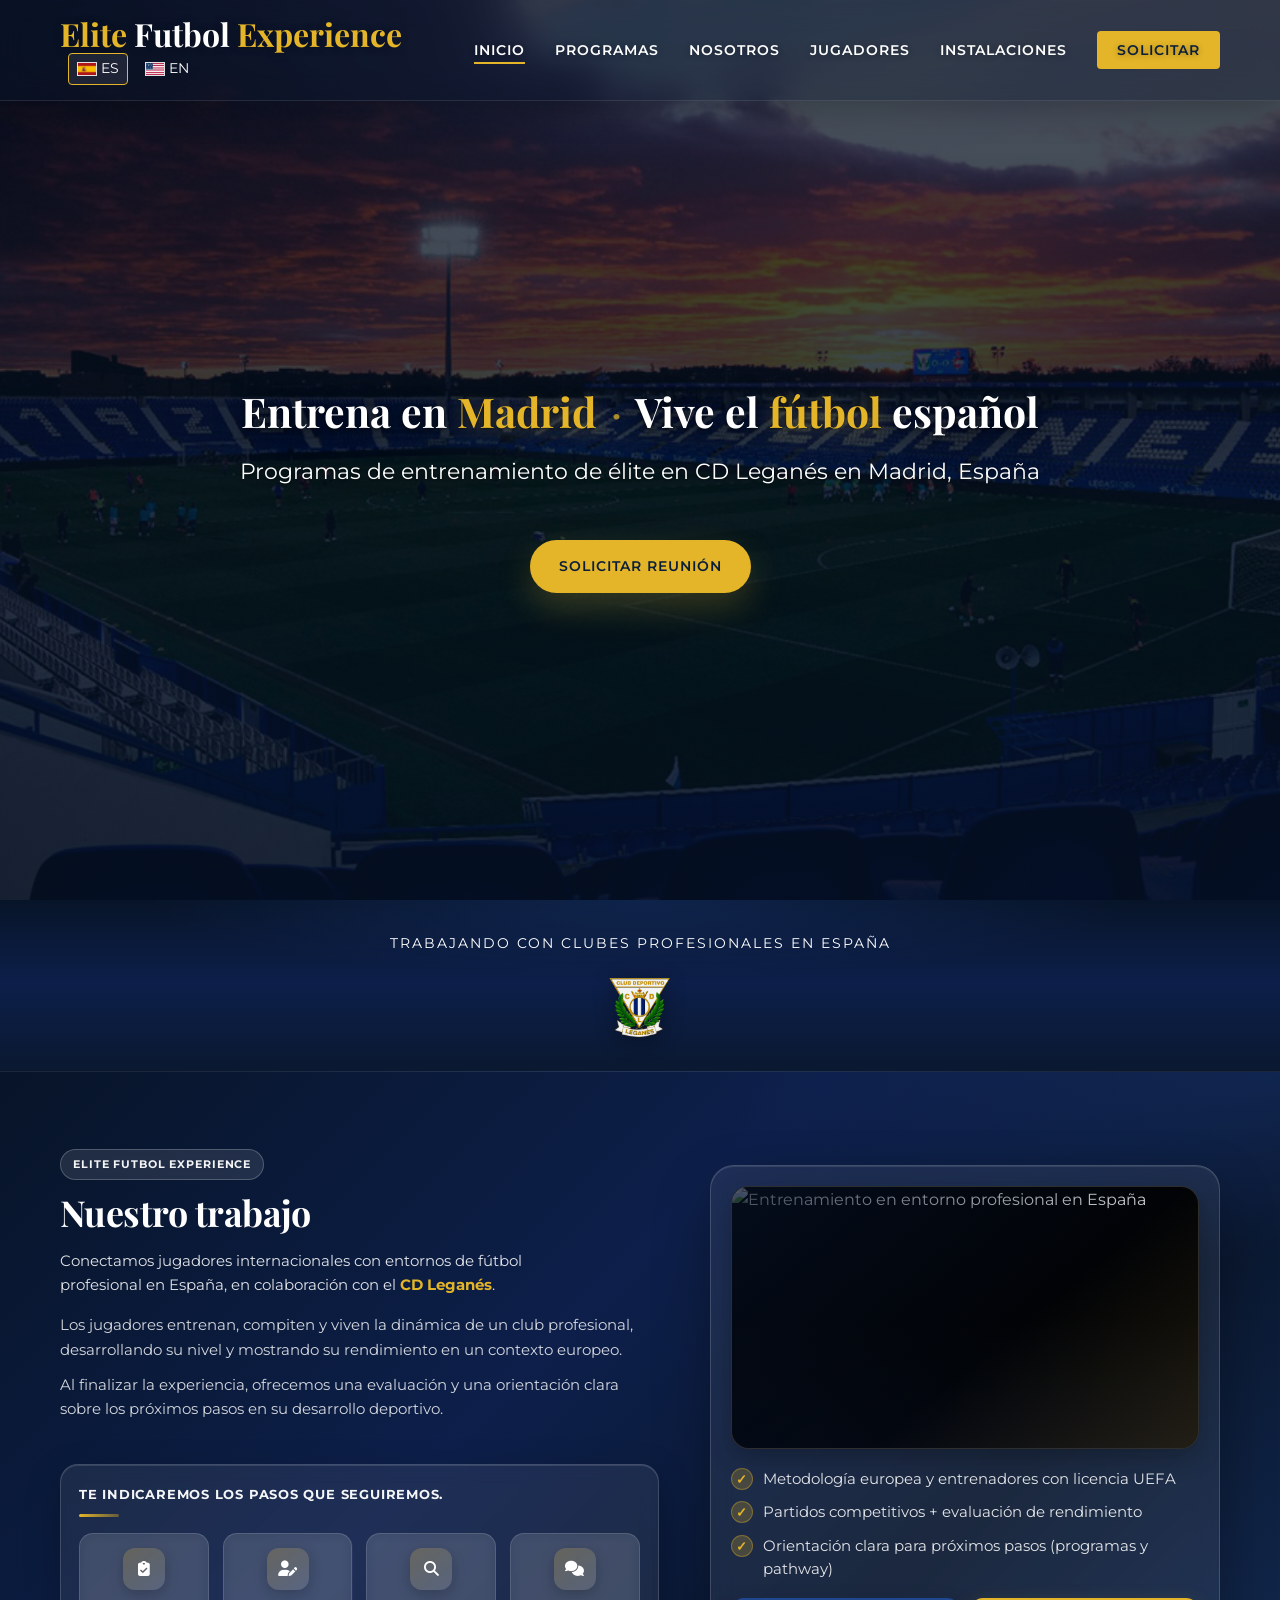
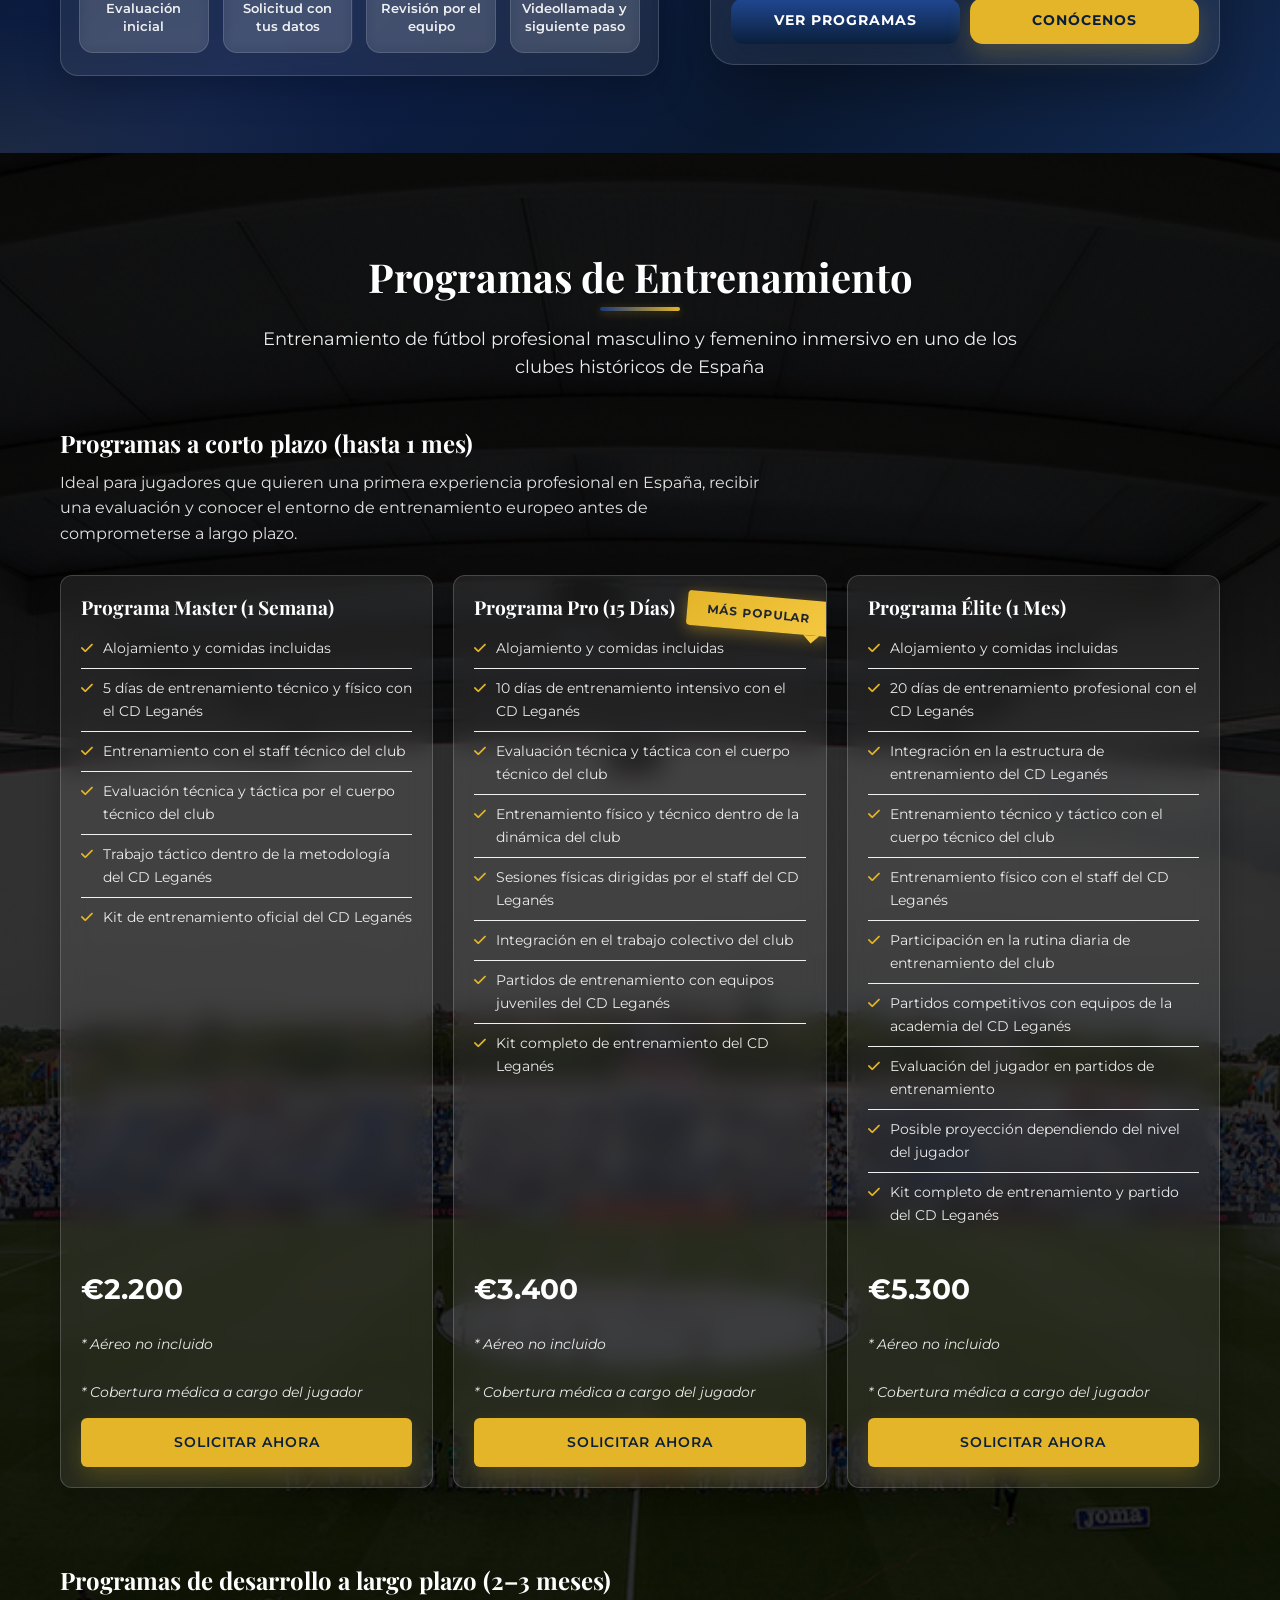
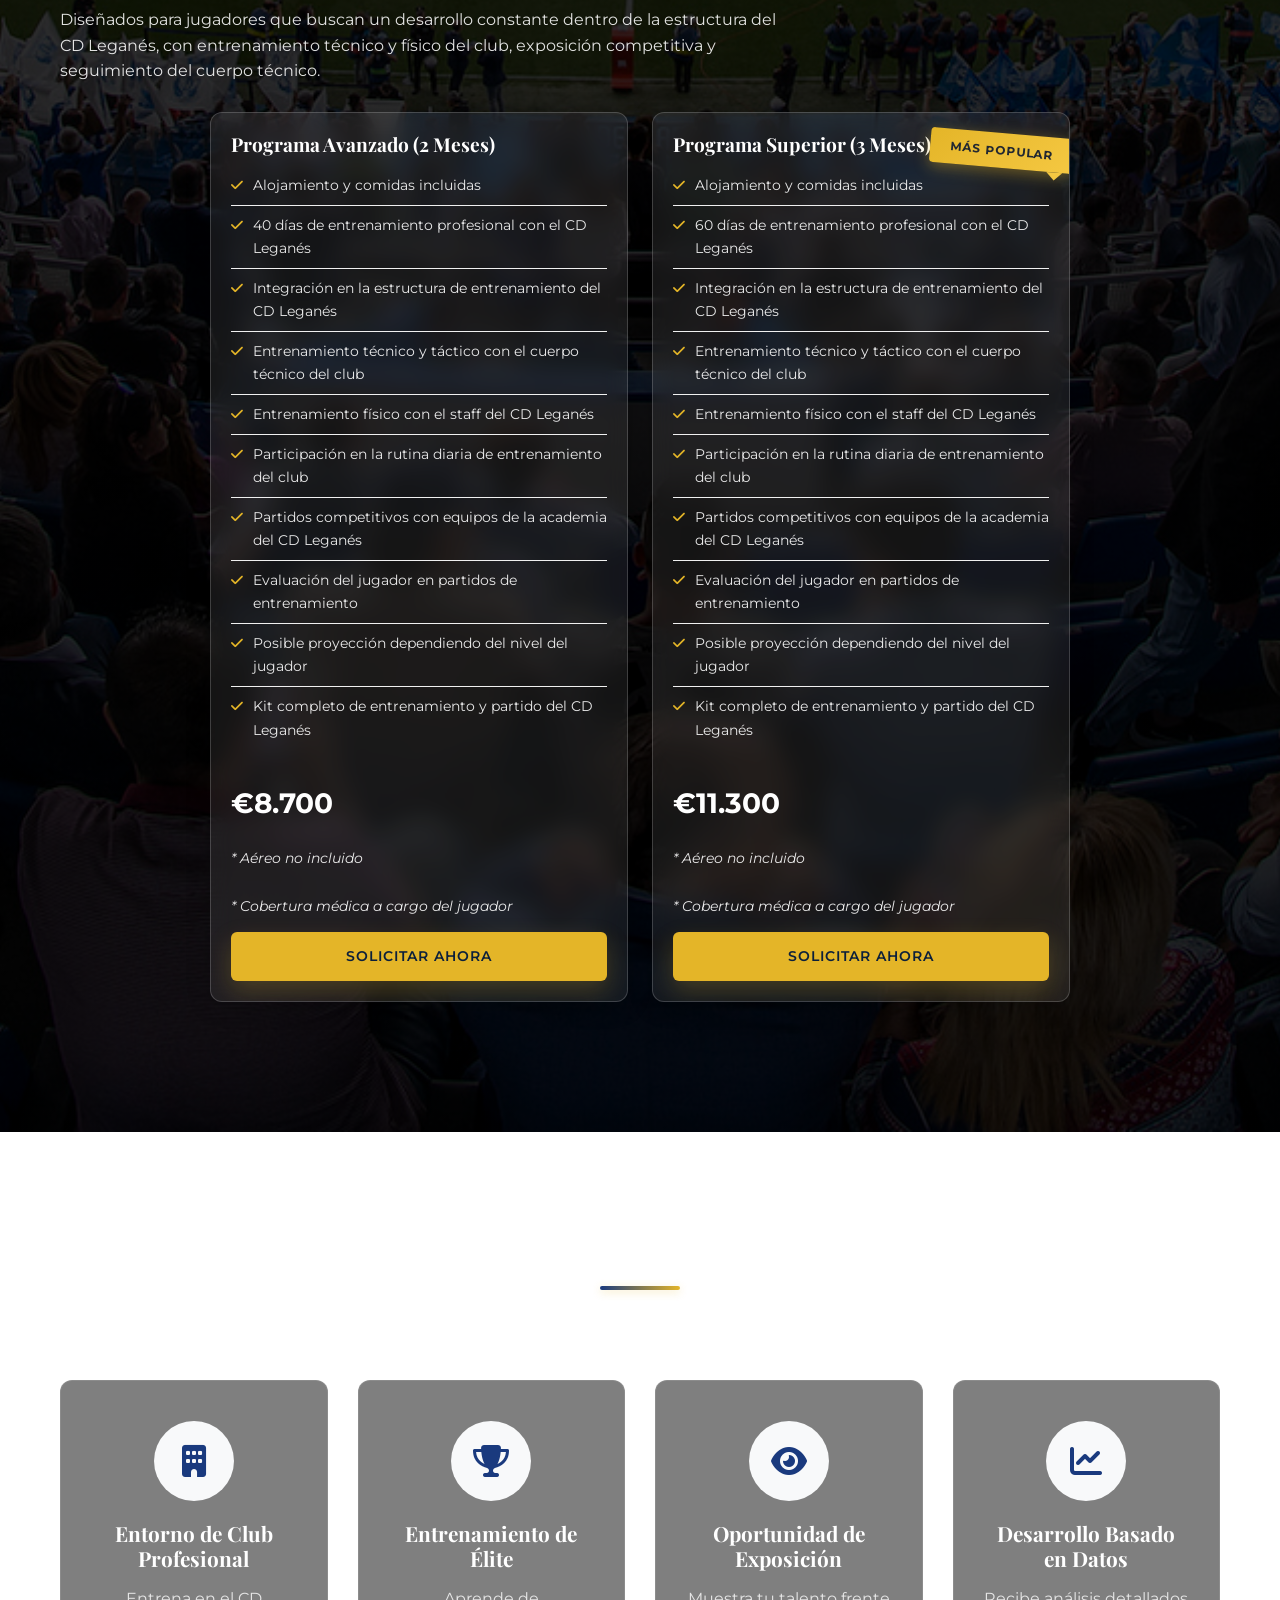
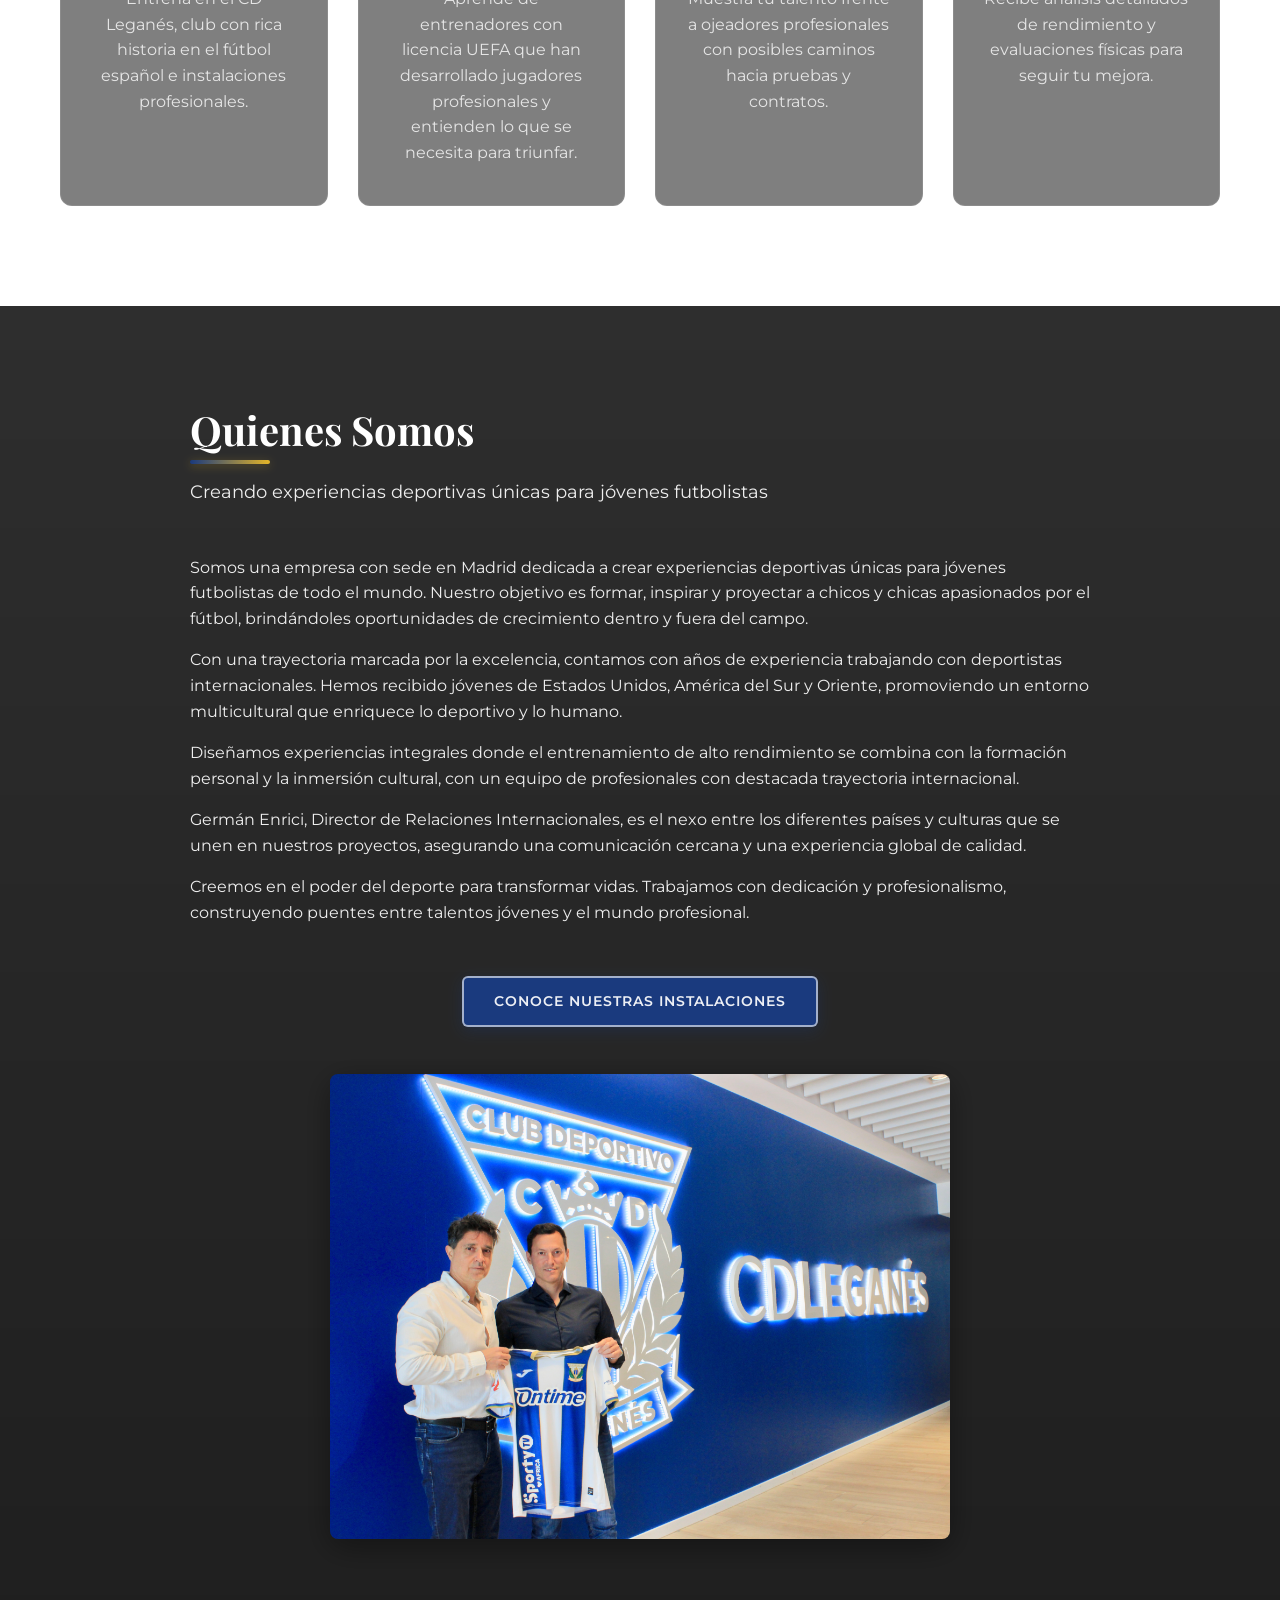
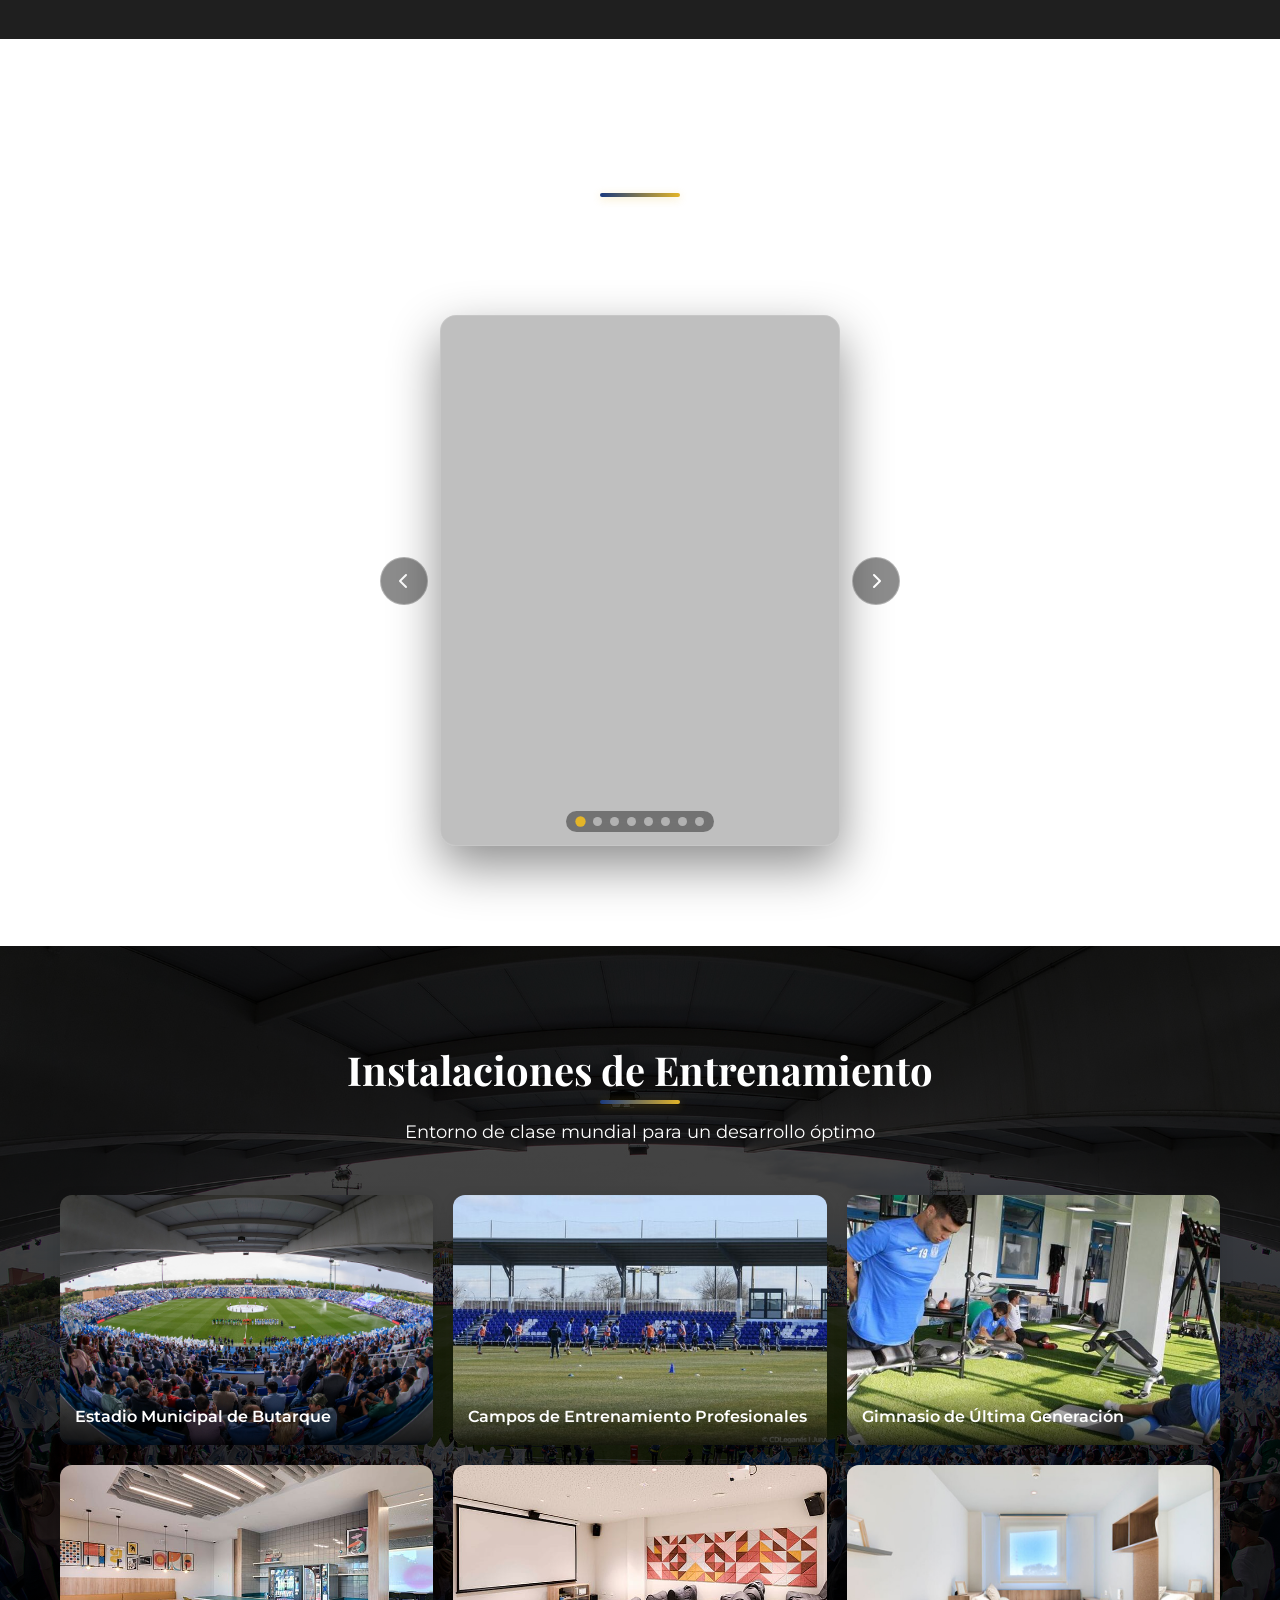
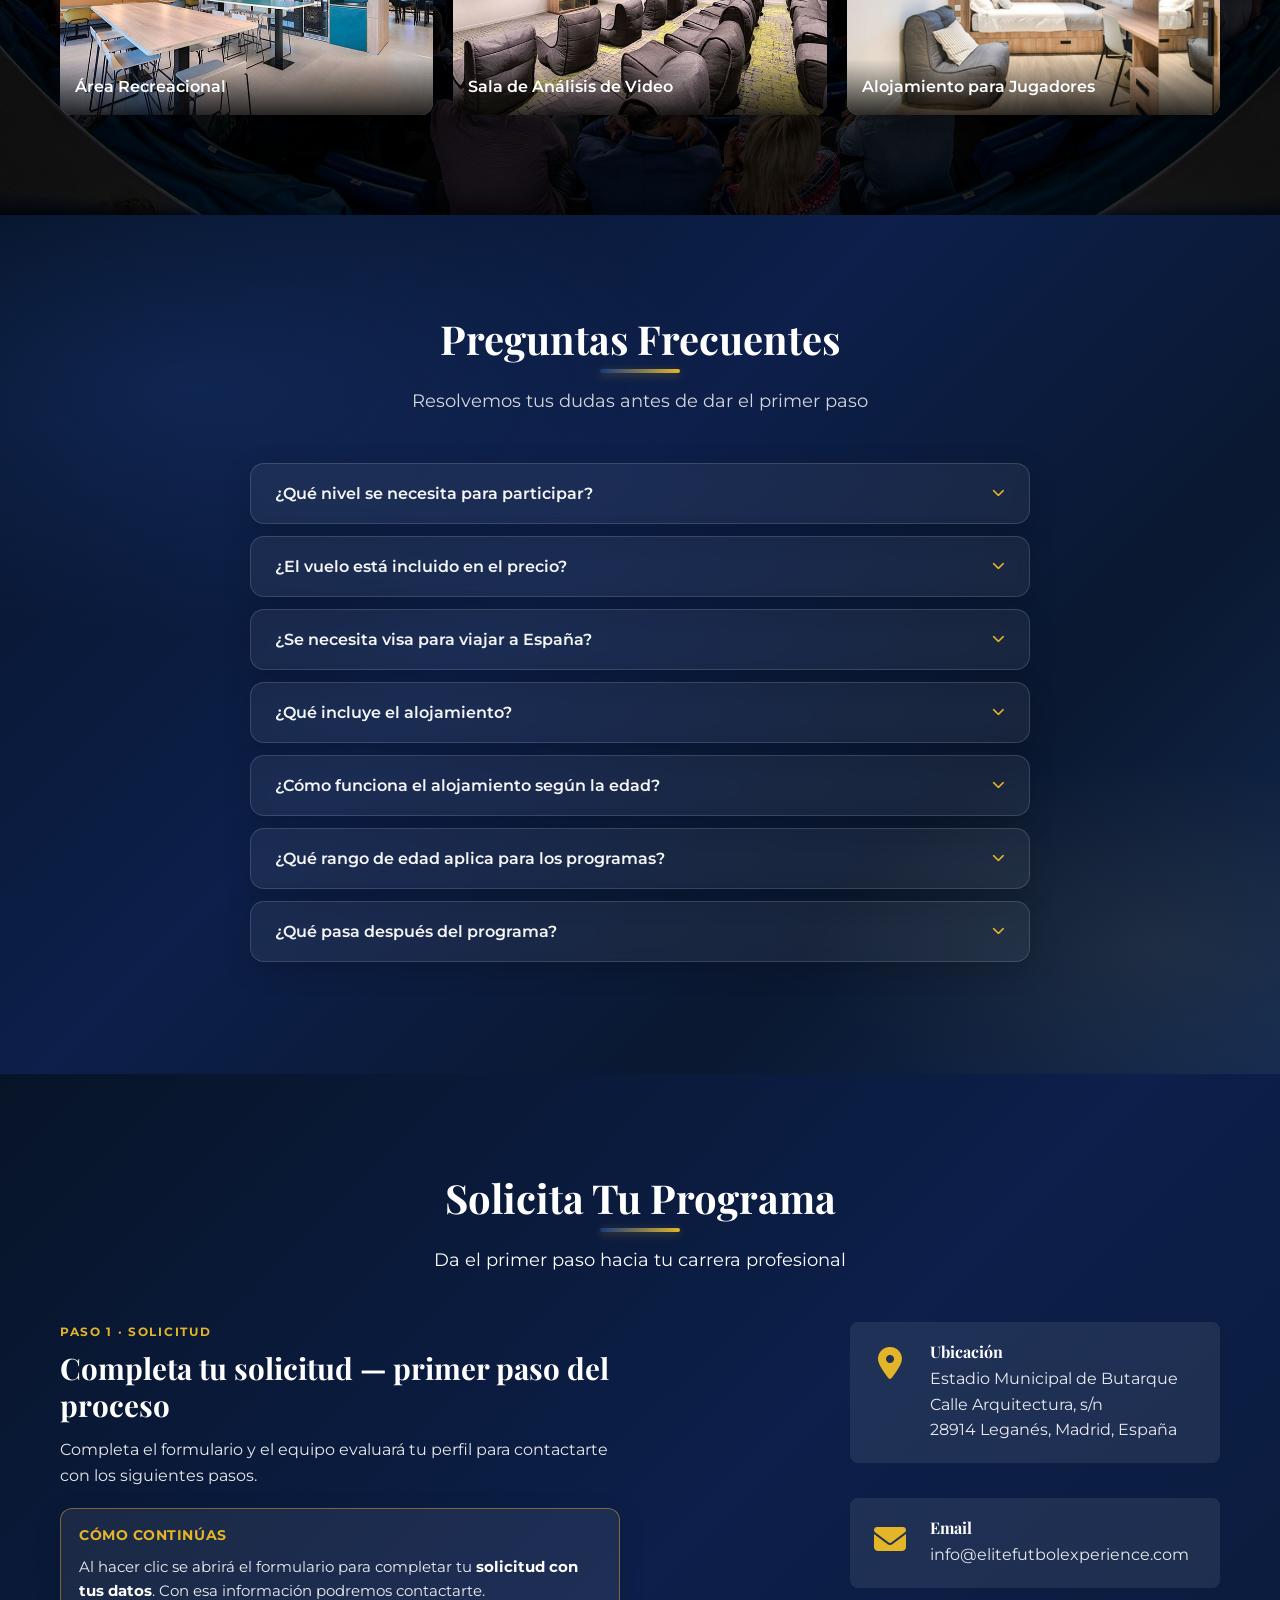
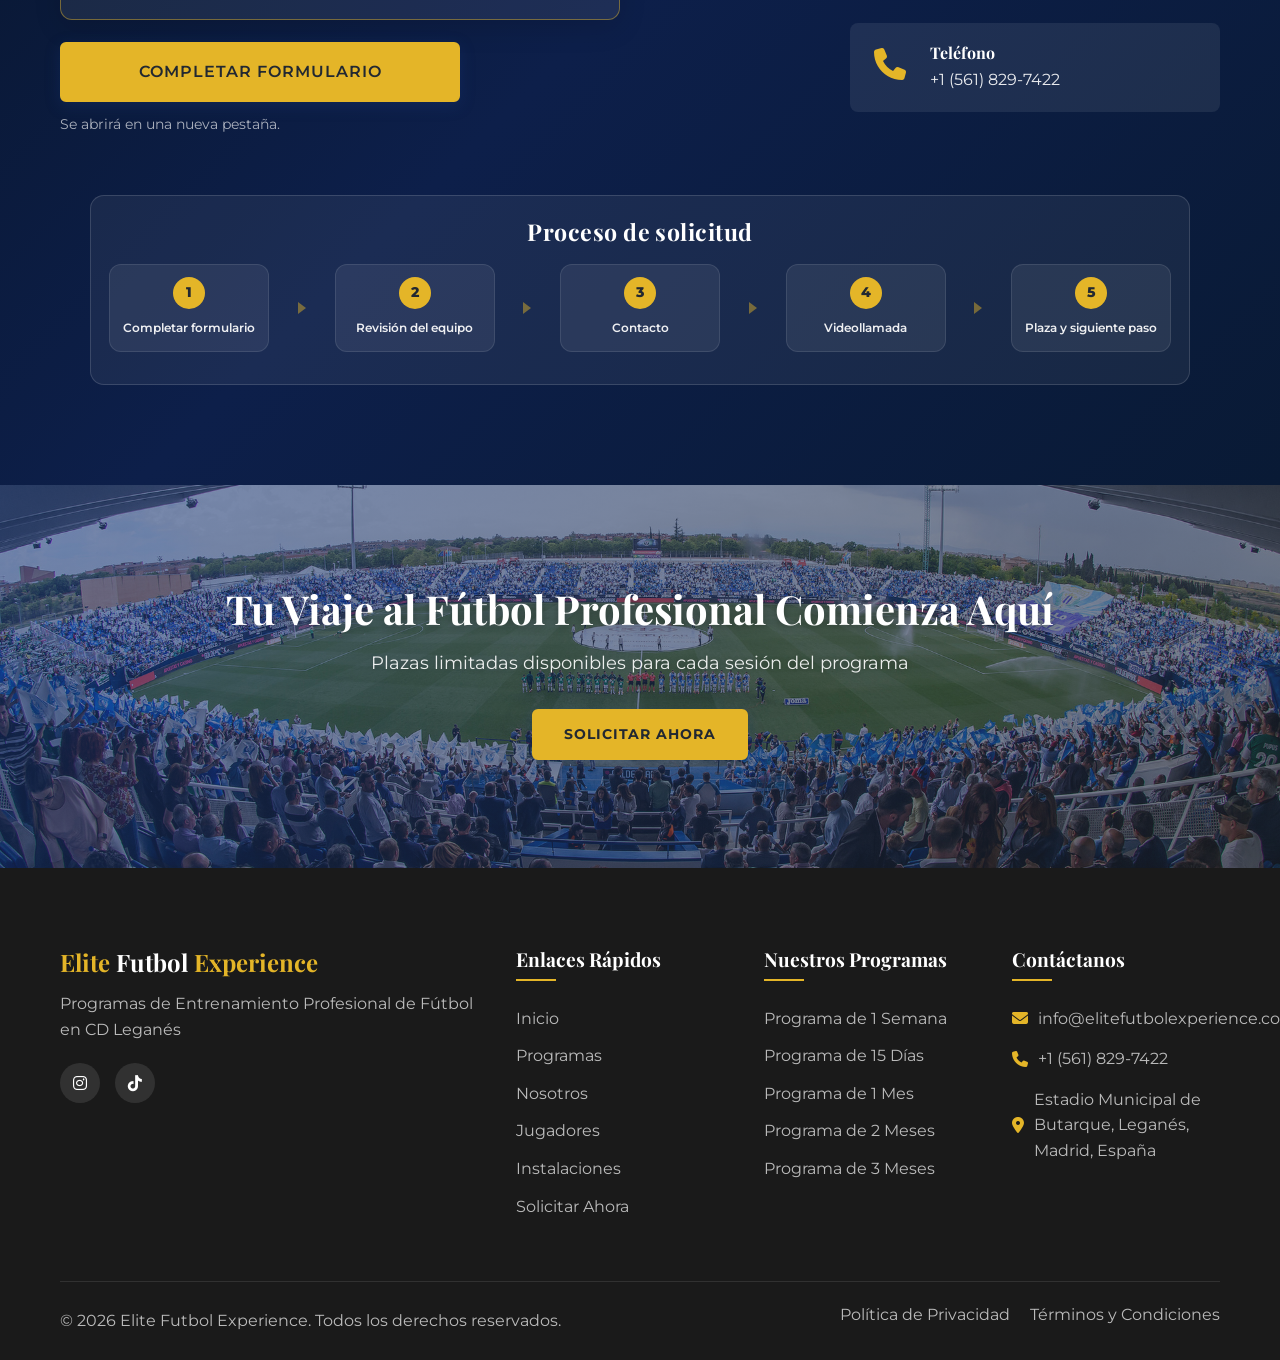
==== commit a6c22f2e: "Remove brand wordmark below the programs section. Co-authored-by: Cursor <cursoragent@cursor.com>" ====
--- a/index.html
+++ b/index.html
@@ -326,11 +326,6 @@
                         <a href="https://tally.so/r/RGaY1P" target="_blank" rel="noopener noreferrer" class="btn" data-i18n="program_apply_btn">Solicitar Ahora</a>
                     </div>
                 </div>
-                </div>
-                <div class="programs-logo programs-logo--after">
-                    <p class="brand-wordmark" aria-label="Elite Futbol Experience">
-                        <span>Elite</span> Futbol <span>Experience</span>
-                    </p>
                 </div>
             </div>
         </div>
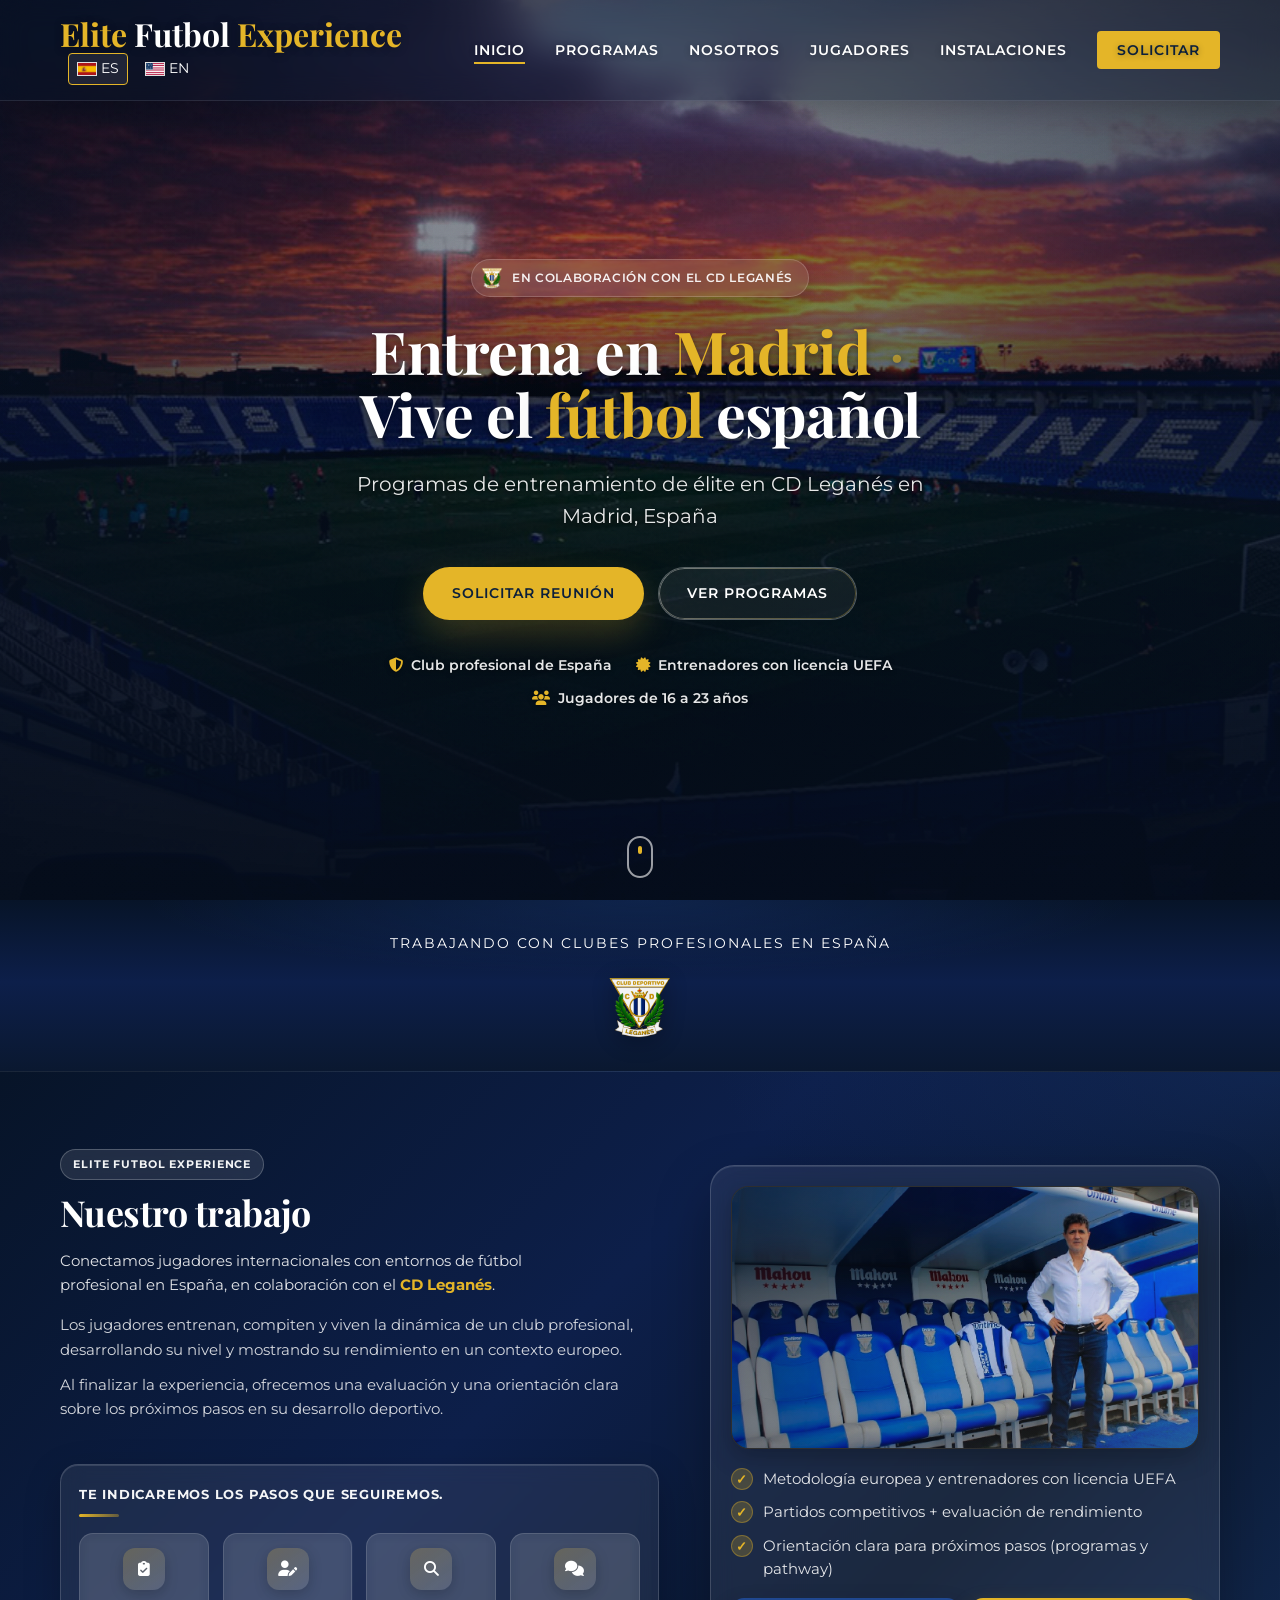
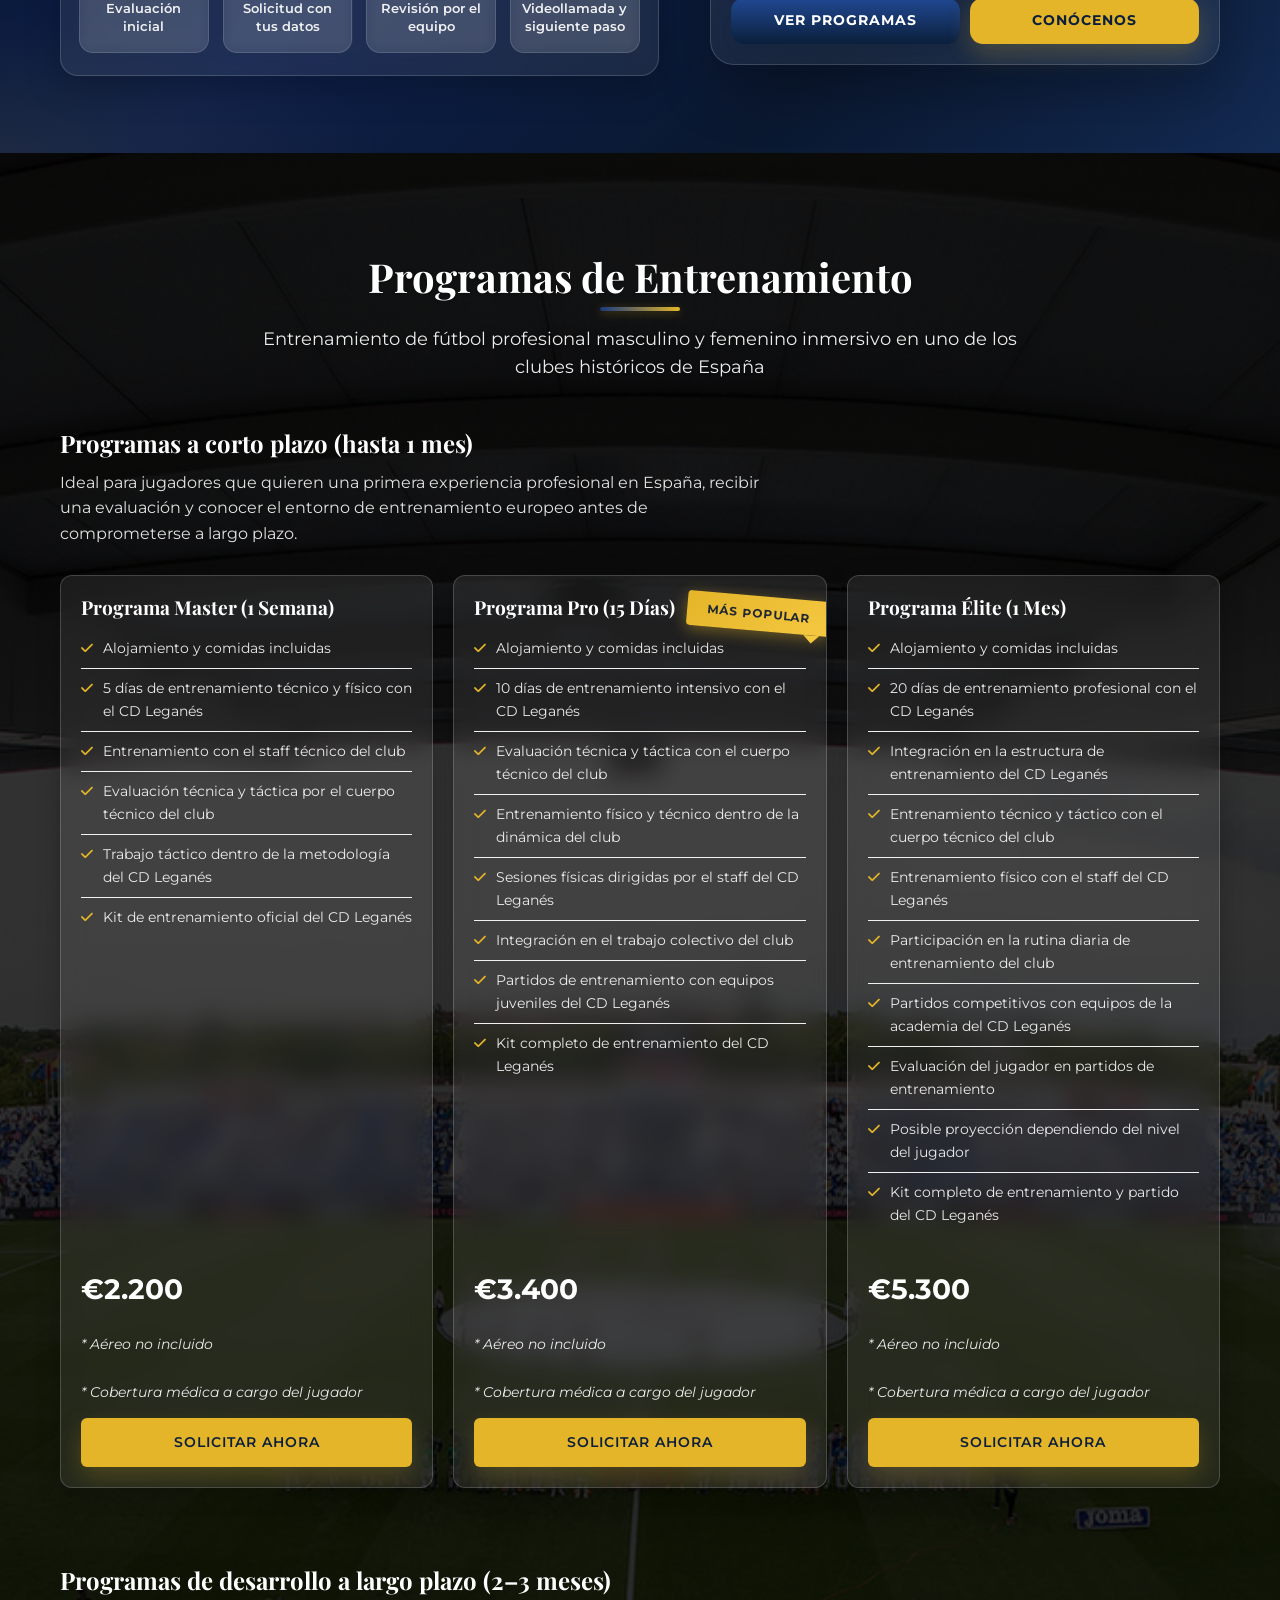
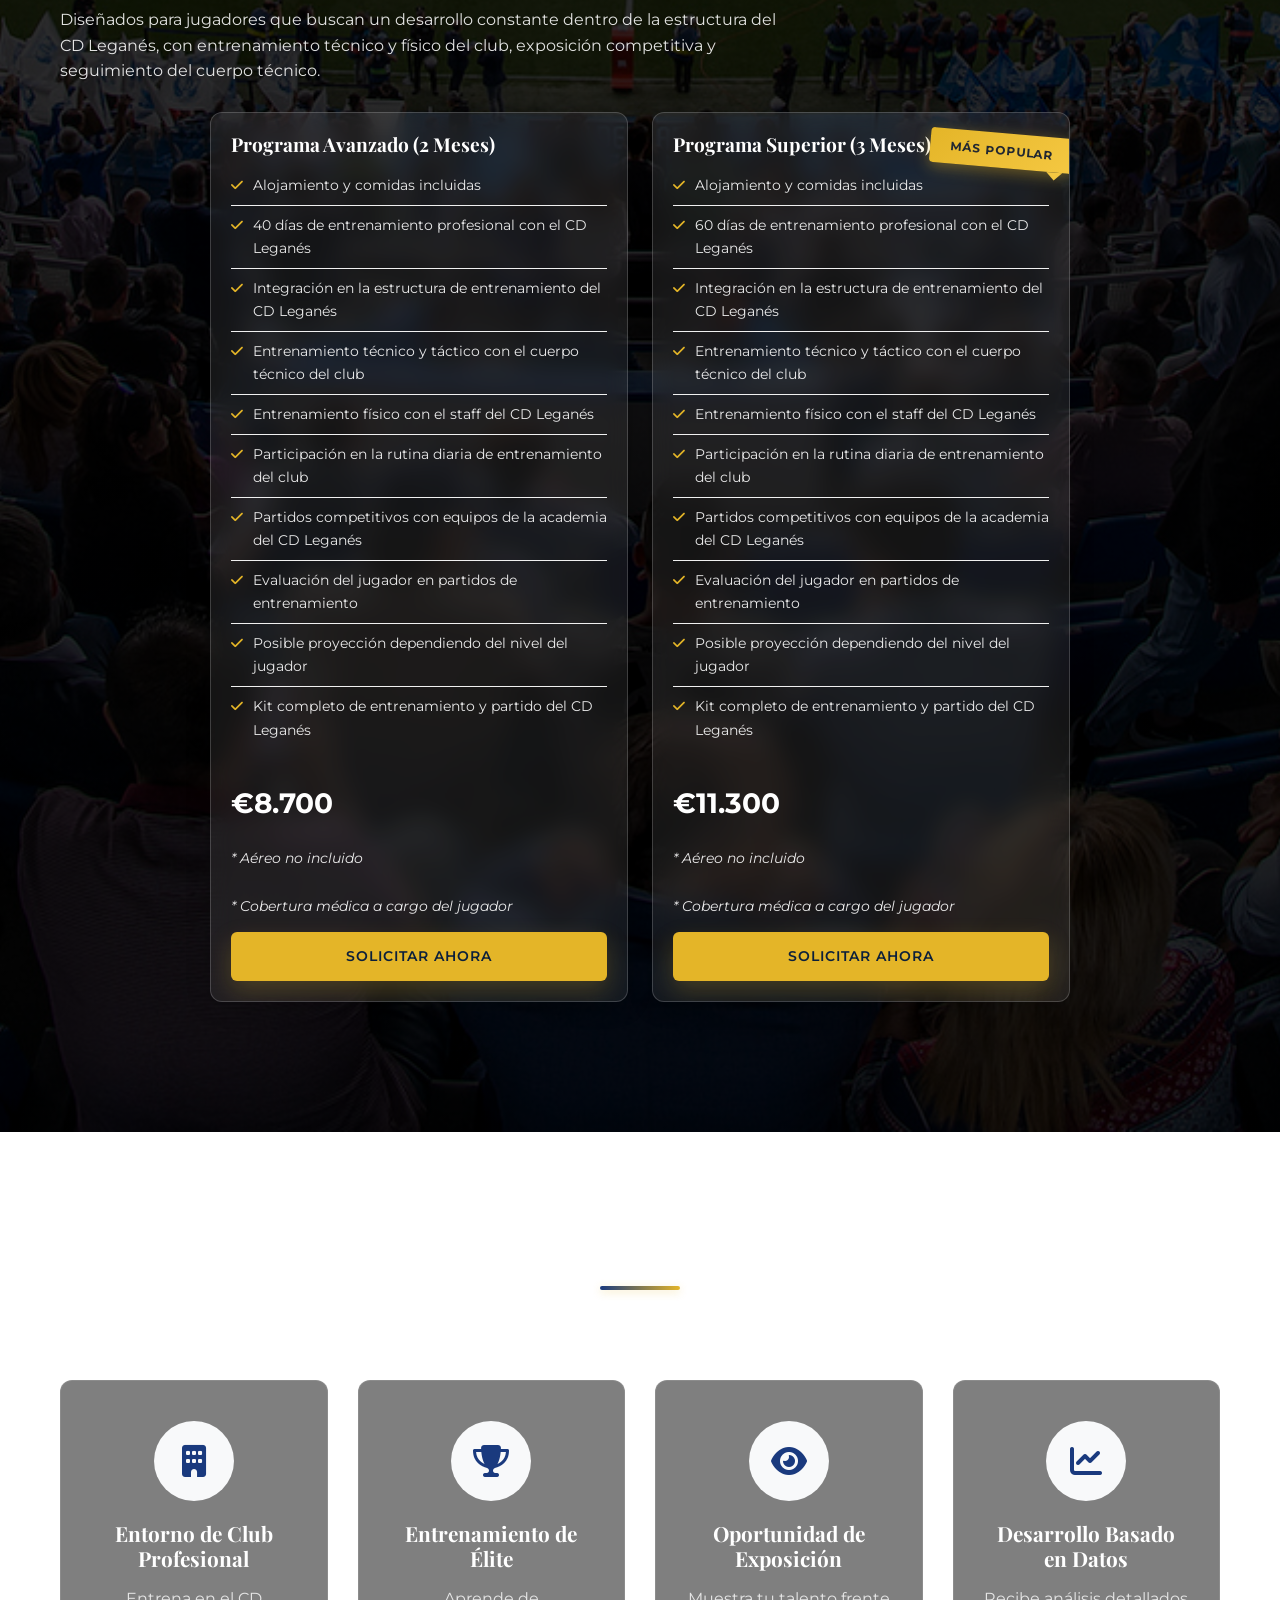
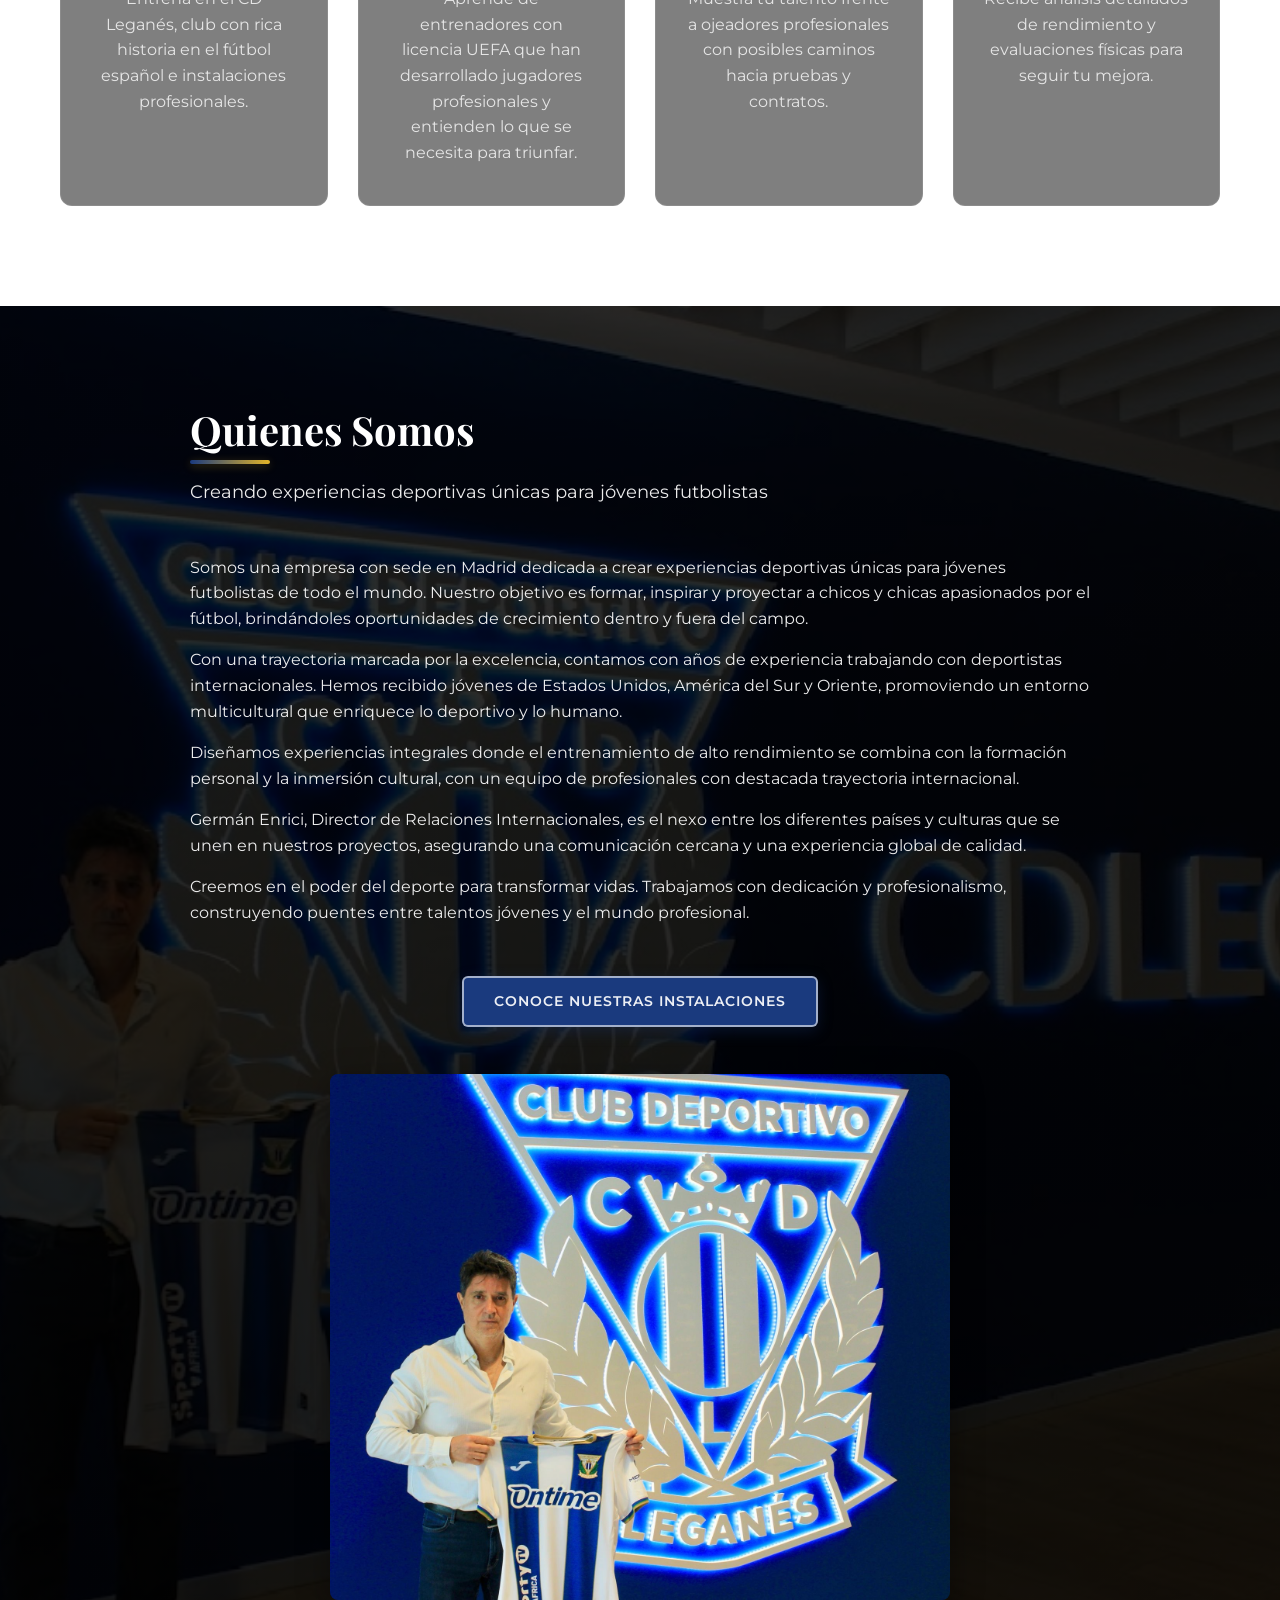
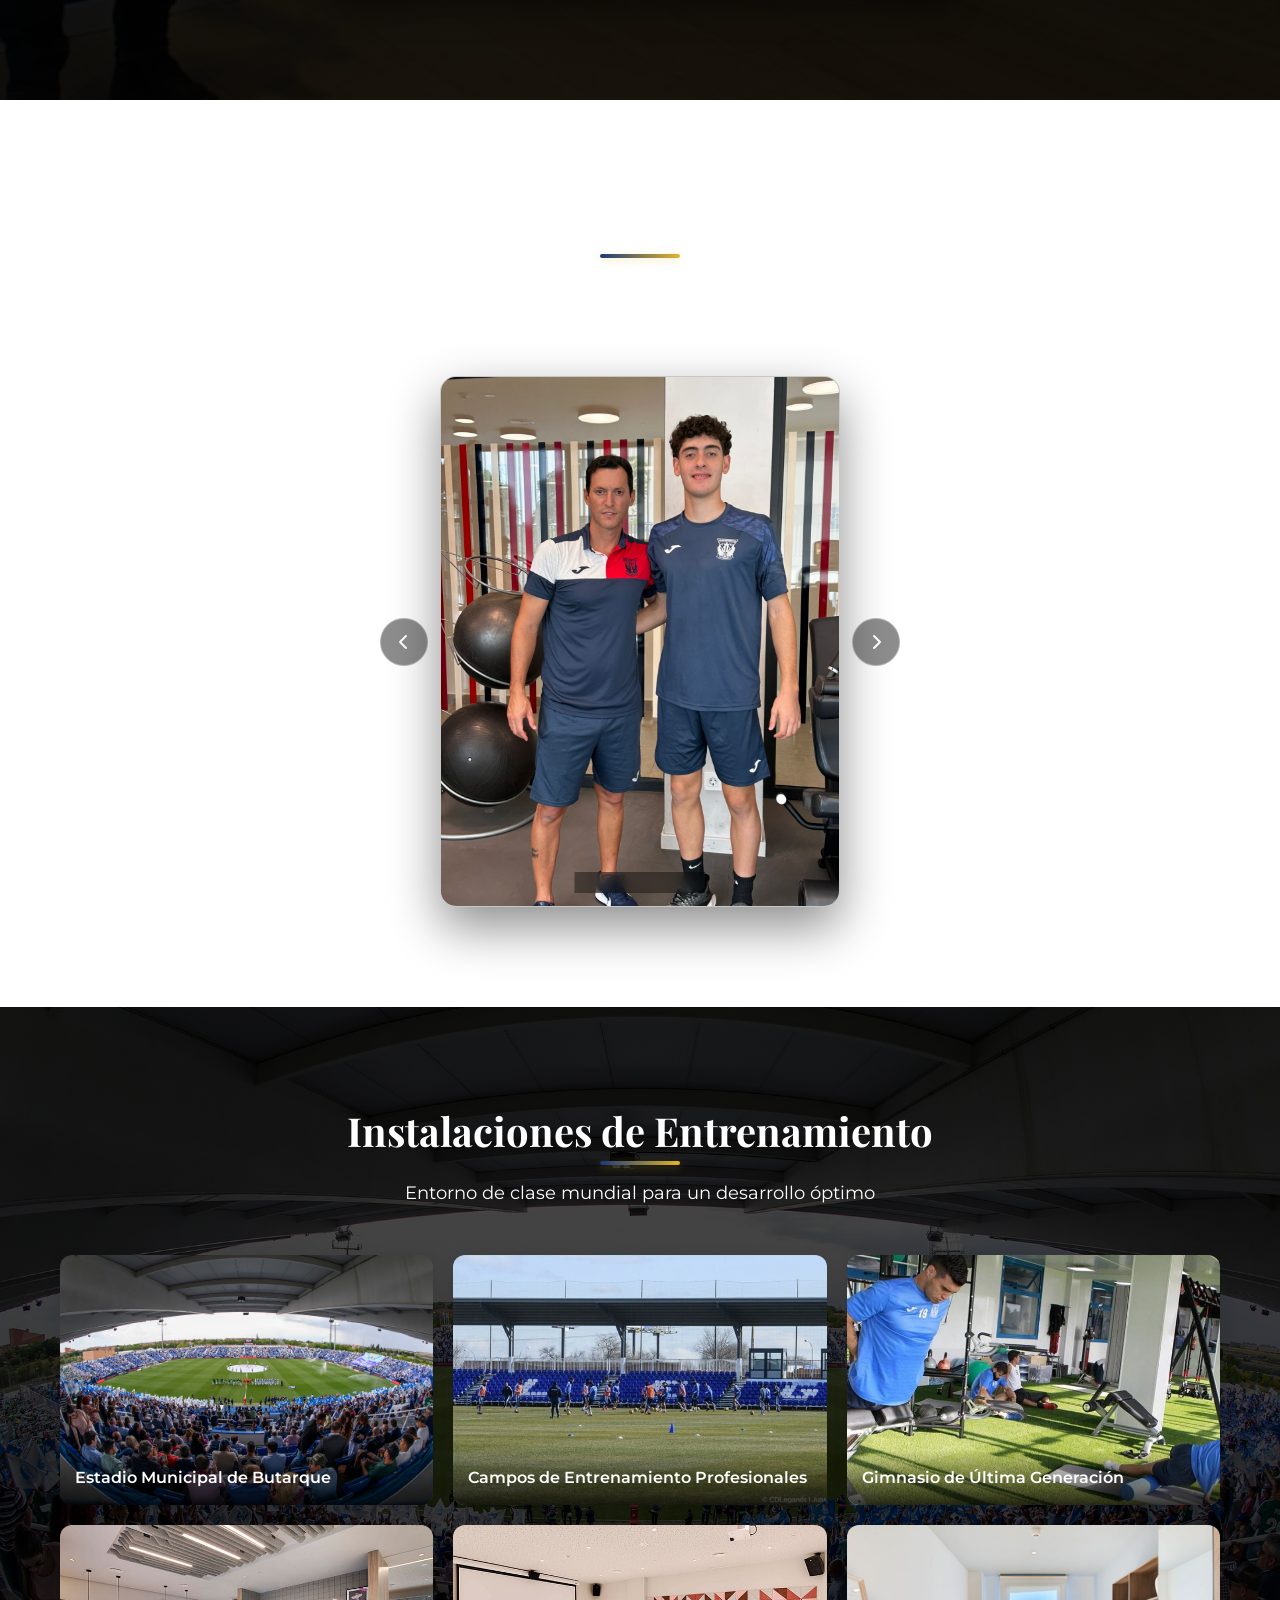
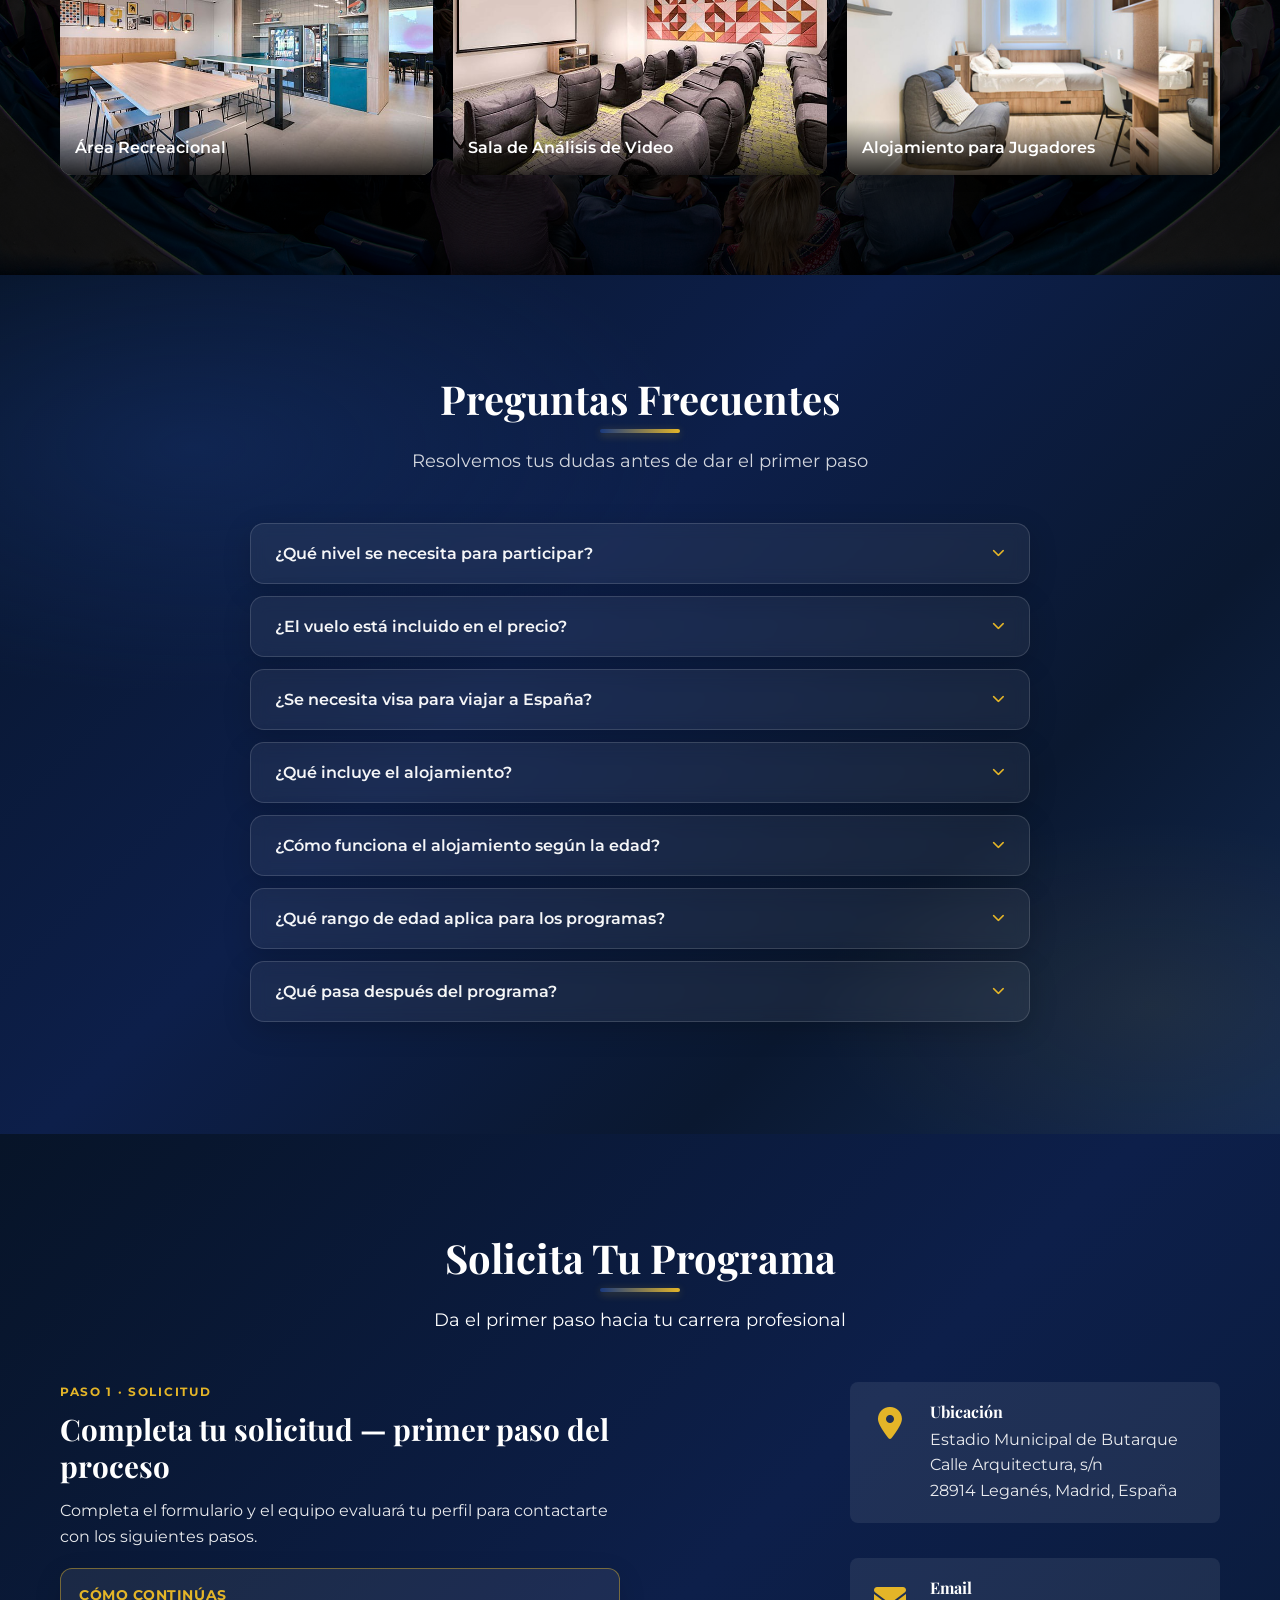
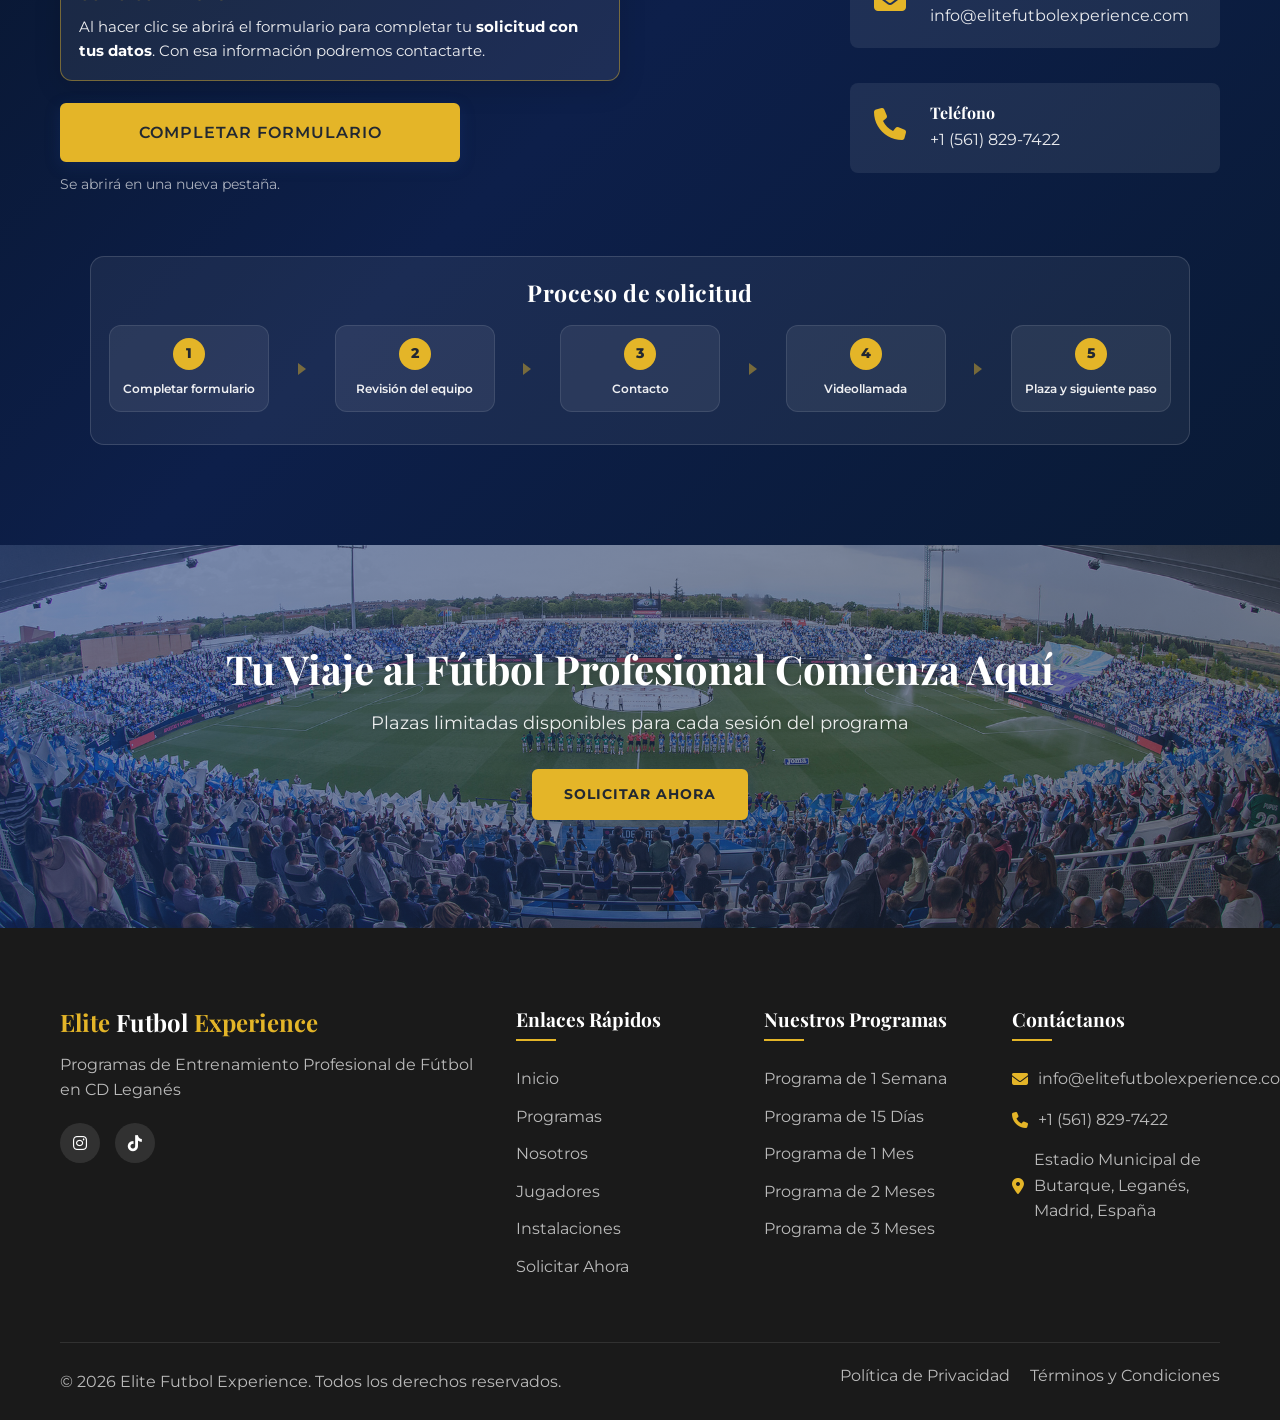
==== commit bbc07d67: "Redesign hero and swap two-person photos for solo shots - Rebuild hero: semantic h1, layered gradien" ====
--- a/index.html
+++ b/index.html
@@ -5,6 +5,7 @@
     <meta name="viewport" content="width=device-width, initial-scale=1.0">
     <title data-i18n="page_title">Elite Futbol Experience | Entrenamiento Profesional de Fútbol en CD Leganés</title>
     <link rel="stylesheet" href="styles.css">
+    <link rel="preload" as="image" href="images/butarque-3_jpg.webp" fetchpriority="high">
     <link rel="preconnect" href="https://fonts.googleapis.com">
     <link rel="preconnect" href="https://fonts.gstatic.com" crossorigin>
     <link href="https://fonts.googleapis.com/css2?family=Montserrat:wght@300;400;600;700&family=Playfair+Display:wght@500;700&display=swap" rel="stylesheet">
@@ -46,14 +47,33 @@
     </header>
 
     <section id="home" class="hero">
-        <div class="overlay"></div>
+        <div class="hero__media" aria-hidden="true">
+            <img class="hero__img" src="images/butarque-3_jpg.webp" alt="" width="1038" height="598" fetchpriority="high" decoding="async">
+            <div class="hero__overlay"></div>
+            <div class="hero__grain"></div>
+        </div>
         <div class="container">
             <div class="hero-content">
-                <h2 data-i18n="hero_title">Entrena en <span class="hero-title-accent">Madrid</span> <span class="hero-title-sep" aria-hidden="true">·</span> Vive el <span class="hero-title-accent">fútbol</span> español</h2>
-                <p data-i18n="hero_subtitle">Programas de entrenamiento de élite en CD Leganés en Madrid, España</p>
-                <a href="#contact" class="btn hero-cta-meeting" data-i18n="hero_cta_meeting">Solicitar reunión</a>
-            </div>
-        </div>
+                <span class="hero-badge" style="--i:0">
+                    <img src="images/CD_Leganés-logo.png" alt="" class="hero-badge__crest" width="22" height="22" aria-hidden="true">
+                    <span data-i18n="hero_badge">En colaboración con el CD Leganés</span>
+                </span>
+                <h1 class="hero-title" data-i18n="hero_title" style="--i:1">Entrena en <span class="hero-title-accent">Madrid</span> <span class="hero-title-sep" aria-hidden="true">·</span> Vive el <span class="hero-title-accent">fútbol</span> español</h1>
+                <p class="hero-subtitle" data-i18n="hero_subtitle" style="--i:2">Programas de entrenamiento de élite en CD Leganés en Madrid, España</p>
+                <div class="hero-actions" style="--i:3">
+                    <a href="#contact" class="btn hero-cta-meeting" data-i18n="hero_cta_meeting">Solicitar reunión</a>
+                    <a href="#programs" class="btn hero-cta-secondary" data-i18n="hero_cta_programs">Ver programas</a>
+                </div>
+                <ul class="hero-chips" style="--i:4" aria-label="Puntos clave del programa">
+                    <li><i class="fas fa-shield-halved" aria-hidden="true"></i> <span data-i18n="hero_chip1">Club profesional de España</span></li>
+                    <li><i class="fas fa-certificate" aria-hidden="true"></i> <span data-i18n="hero_chip2">Entrenadores con licencia UEFA</span></li>
+                    <li><i class="fas fa-users" aria-hidden="true"></i> <span data-i18n="hero_chip3">Jugadores de 16 a 23 años</span></li>
+                </ul>
+            </div>
+        </div>
+        <a href="#que-hacemos" class="hero-scroll" aria-label="Desplázate hacia abajo">
+            <span class="hero-scroll__mouse" aria-hidden="true"></span>
+        </a>
     </section>
 
     <!-- Trust Bar: club logos -->
@@ -105,7 +125,7 @@
 
                 <aside class="work__right">
                     <div class="work__media">
-                        <img src="images/foto-facha-caminando.JPG" alt="Entrenamiento en entorno profesional en España" loading="lazy">
+                        <img src="images/IMG_8005.JPG" alt="Entrenamiento en entorno profesional en el CD Leganés" loading="lazy">
                         <div class="work__overlay" aria-hidden="true"></div>
                     </div>
 
@@ -392,7 +412,7 @@
                     </div>
                 </div>
                 <div class="about-image">
-                    <img src="images/IMG_7275 (2).JPG" alt="Equipo Elite Futbol Experience">
+                    <img src="images/22911fda-b96c-4120-84c7-ec5bf4bdeb2e.JPG" alt="Germán Enrici en las instalaciones del CD Leganés">
                 </div>
             </div>
         </div>
@@ -432,9 +452,6 @@
                         <figure class="journey-carousel__slide" aria-hidden="true">
                             <img src="images/foto-chinito.JPG" alt="Joven jugador y mentor, Elite Futbol Experience" loading="lazy" width="900" height="1200" decoding="async">
                         </figure>
-                        <figure class="journey-carousel__slide" aria-hidden="true">
-                            <img src="images/ger-fer-cancha.JPG" alt="Jugadores y equipo en cancha, CD Leganés" loading="lazy" width="900" height="1200" decoding="async">
-                        </figure>
                     </div>
                 </div>
                 <button type="button" class="journey-carousel__btn journey-carousel__btn--next" aria-label="Imagen siguiente" data-journey-next>
--- a/styles.css
+++ b/styles.css
@@ -2130,7 +2130,7 @@
 /* Why Us Section */
 .why-us {
     padding: 100px 0;
-    background: linear-gradient(rgba(0, 0, 0, 0.7), rgba(0, 0, 0, 0.7)), url('images/foto-facha-caminando.JPG') no-repeat center center/cover;
+    background: linear-gradient(rgba(0, 0, 0, 0.7), rgba(0, 0, 0, 0.7)), url('images/IMG_8018.JPG') no-repeat center center/cover;
     background-attachment: fixed;
     background-size: cover;
     background-position: center;
@@ -2237,7 +2237,7 @@
 .about {
     padding: 100px 0;
     position: relative;
-    background: url('images/foto-facha-caminando.JPG') no-repeat center center/cover;
+    background: url('images/IMG_8018.JPG') no-repeat center center/cover;
 }
 
 .about::before {
@@ -4509,4 +4509,331 @@
     .payment-step-modal__title {
         font-size: 1.35rem;
     }
-}+}
+
+/* =========================================================
+   HERO 2026 — rediseño ultra moderno (centrado, premium)
+   Capas de fondo + tipografía fluida + motion sutil + a11y
+   ========================================================= */
+.hero {
+    position: relative;
+    height: auto;
+    min-height: 100vh;          /* fallback navegadores antiguos */
+    min-height: 100svh;         /* evita el salto de la barra en móvil */
+    display: flex;
+    align-items: center;
+    justify-content: center;
+    overflow: hidden;
+    color: #fff;
+    background: #071428;        /* base navy: sin flash antes de la imagen */
+    margin-top: -100px;
+    padding-top: 100px;
+    isolation: isolate;
+}
+
+/* --- Capas de fondo --- */
+.hero__media {
+    position: absolute;
+    inset: 0;
+    z-index: 0;
+    overflow: hidden;
+}
+
+.hero__img {
+    position: absolute;
+    inset: 0;
+    width: 100%;
+    height: 100%;
+    object-fit: cover;
+    object-position: center 45%;
+    transform: scale(1.08);
+    animation: heroKenBurns 22s ease-out both;
+    will-change: transform;
+}
+
+@keyframes heroKenBurns {
+    from { transform: scale(1.14); }
+    to   { transform: scale(1.02); }
+}
+
+.hero__overlay {
+    position: absolute;
+    inset: 0;
+    background:
+        linear-gradient(180deg,
+            rgba(4, 12, 26, 0.58) 0%,
+            rgba(4, 12, 26, 0.30) 30%,
+            rgba(4, 12, 26, 0.60) 72%,
+            rgba(4, 12, 26, 0.93) 100%),
+        radial-gradient(135% 82% at 50% 4%,
+            rgba(7, 20, 40, 0) 0%,
+            rgba(7, 20, 40, 0.32) 55%,
+            rgba(4, 12, 26, 0.72) 100%),
+        linear-gradient(90deg,
+            rgba(9, 26, 52, 0.42) 0%,
+            rgba(9, 26, 52, 0) 45%,
+            rgba(9, 26, 52, 0.42) 100%);
+}
+
+.hero__grain {
+    position: absolute;
+    inset: 0;
+    opacity: 0.05;
+    pointer-events: none;
+    mix-blend-mode: overlay;
+    background-image: url("data:image/svg+xml,%3Csvg xmlns='http://www.w3.org/2000/svg' width='140' height='140'%3E%3Cfilter id='n'%3E%3CfeTurbulence type='fractalNoise' baseFrequency='0.9' numOctaves='2' stitchTiles='stitch'/%3E%3C/filter%3E%3Crect width='100%25' height='100%25' filter='url(%23n)'/%3E%3C/svg%3E");
+}
+
+/* --- Contenido --- */
+.hero .container {
+    position: relative;
+    z-index: 2;
+}
+
+.hero-content {
+    max-width: 820px;
+    margin: 0 auto;
+    text-align: center;
+    padding: 44px 0 76px;
+}
+
+/* Entrada escalonada (una sola curva de easing, gated por reduced-motion).
+   Selector con especificidad 0,2,0 para ganar a reglas antiguas de .hero-content p */
+@media (prefers-reduced-motion: no-preference) {
+    .hero .hero-content > * {
+        opacity: 0;
+        transform: translateY(22px);
+        animation: heroReveal 0.85s cubic-bezier(0.22, 1, 0.36, 1) forwards;
+        animation-delay: calc(var(--i, 0) * 110ms + 0.15s);
+    }
+}
+
+@keyframes heroReveal {
+    to { opacity: 1; transform: none; }
+}
+
+/* Badge de colaboración */
+.hero-badge {
+    display: inline-flex;
+    align-items: center;
+    gap: 9px;
+    padding: 7px 15px 7px 9px;
+    margin-bottom: 22px;
+    border-radius: 999px;
+    background: rgba(255, 255, 255, 0.08);
+    border: 1px solid rgba(255, 255, 255, 0.18);
+    -webkit-backdrop-filter: blur(10px);
+    backdrop-filter: blur(10px);
+    font-size: 0.78rem;
+    font-weight: 600;
+    letter-spacing: 0.05em;
+    text-transform: uppercase;
+    color: rgba(255, 255, 255, 0.92);
+    box-shadow: 0 6px 20px rgba(0, 0, 0, 0.18);
+}
+
+.hero-badge__crest {
+    width: 22px;
+    height: 22px;
+    object-fit: contain;
+    display: block;
+}
+
+/* Título (H1) */
+.hero-title {
+    font-family: 'Playfair Display', serif;
+    font-weight: 700;
+    font-size: clamp(2.15rem, 1.1rem + 3.6vw, 3.7rem);
+    line-height: 1.07;
+    letter-spacing: -0.015em;
+    max-width: 16ch;
+    margin: 0 auto 22px;
+    color: #fff;
+    text-shadow:
+        0 2px 6px rgba(0, 0, 0, 0.4),
+        0 20px 55px rgba(0, 0, 0, 0.45);
+}
+
+.hero-title .hero-title-accent {
+    color: var(--secondary-color);
+}
+
+.hero-title .hero-title-sep {
+    color: rgba(228, 181, 40, 0.6);
+    font-weight: 500;
+    padding: 0 0.1em;
+}
+
+/* Subtítulo */
+.hero-content .hero-subtitle {
+    font-size: clamp(1.02rem, 0.92rem + 0.55vw, 1.28rem);
+    line-height: 1.6;
+    max-width: 44ch;
+    margin: 0 auto;
+    color: rgba(255, 255, 255, 0.9);
+    text-shadow: 0 1px 3px rgba(0, 0, 0, 0.5);
+}
+
+/* Acciones (doble CTA) */
+.hero-actions {
+    display: flex;
+    flex-wrap: wrap;
+    justify-content: center;
+    gap: 14px;
+    margin-top: 34px;
+}
+
+.hero-actions .btn {
+    margin: 0;
+}
+
+.hero-actions .btn:focus-visible {
+    outline: 3px solid rgba(228, 181, 40, 0.65);
+    outline-offset: 3px;
+}
+
+/* CTA secundario: glass con borde en gradiente (técnica de mask) */
+.hero-cta-secondary {
+    position: relative;
+    background: rgba(255, 255, 255, 0.06);
+    color: #fff;
+    border: 1px solid rgba(255, 255, 255, 0.28);
+    border-radius: 999px;
+    padding: 14px 28px;
+    -webkit-backdrop-filter: blur(8px);
+    backdrop-filter: blur(8px);
+    box-shadow: none;
+    overflow: hidden;
+}
+
+.hero-cta-secondary::after {
+    content: '';
+    position: absolute;
+    inset: 0;
+    border-radius: inherit;
+    padding: 1px;
+    background: linear-gradient(135deg, rgba(255, 255, 255, 0.75), rgba(228, 181, 40, 0.55));
+    -webkit-mask: linear-gradient(#000 0 0) content-box, linear-gradient(#000 0 0);
+    -webkit-mask-composite: xor;
+            mask-composite: exclude;
+    opacity: 0.55;
+    transition: opacity 0.3s ease;
+    pointer-events: none;
+}
+
+.hero-cta-secondary:hover {
+    background: rgba(255, 255, 255, 0.14);
+    color: #fff;
+    border-color: transparent;
+    transform: translateY(-2px);
+    box-shadow: 0 12px 28px rgba(0, 0, 0, 0.28);
+}
+
+.hero-cta-secondary:hover::after {
+    opacity: 1;
+}
+
+/* Chips de confianza */
+.hero-chips {
+    display: flex;
+    flex-wrap: wrap;
+    justify-content: center;
+    gap: 10px 24px;
+    max-width: 640px;
+    margin: 34px auto 0;
+    padding: 0;
+}
+
+.hero-chips li {
+    display: inline-flex;
+    align-items: center;
+    gap: 8px;
+    font-size: 0.88rem;
+    font-weight: 600;
+    color: rgba(255, 255, 255, 0.9);
+    text-shadow: 0 1px 4px rgba(0, 0, 0, 0.5);
+}
+
+.hero-chips li i {
+    color: var(--secondary-color);
+    font-size: 0.9rem;
+}
+
+/* Indicador de scroll */
+.hero-scroll {
+    position: absolute;
+    left: 50%;
+    bottom: 22px;
+    transform: translateX(-50%);
+    z-index: 2;
+    display: block;
+    opacity: 0.85;
+    transition: opacity 0.3s ease;
+    animation: fadeIn 1s ease-out 1s both;
+}
+
+.hero-scroll:hover {
+    opacity: 1;
+}
+
+.hero-scroll:focus-visible {
+    outline: 3px solid rgba(228, 181, 40, 0.65);
+    outline-offset: 4px;
+    border-radius: 16px;
+}
+
+.hero-scroll__mouse {
+    display: block;
+    width: 26px;
+    height: 42px;
+    border: 2px solid rgba(255, 255, 255, 0.6);
+    border-radius: 14px;
+    position: relative;
+}
+
+.hero-scroll__mouse::before {
+    content: '';
+    position: absolute;
+    left: 50%;
+    top: 8px;
+    width: 4px;
+    height: 8px;
+    margin-left: -2px;
+    background: var(--secondary-color);
+    border-radius: 2px;
+    animation: heroScrollDot 1.7s ease-in-out infinite;
+}
+
+@keyframes heroScrollDot {
+    0%   { opacity: 0; transform: translateY(0); }
+    30%  { opacity: 1; }
+    70%  { opacity: 1; transform: translateY(12px); }
+    100% { opacity: 0; transform: translateY(14px); }
+}
+
+/* --- Responsive --- */
+@media (max-width: 768px) {
+    .hero-scroll { display: none; }
+    .hero-content { padding: 40px 0 60px; }
+    .hero-title { max-width: 20ch; }
+    .hero-actions { gap: 12px; }
+    .hero-actions .btn {
+        flex: 1 1 auto;
+        min-width: 210px;
+    }
+    .hero-chips { gap: 8px 16px; margin-top: 26px; }
+}
+
+/* --- Respeta la preferencia de reducir movimiento --- */
+@media (prefers-reduced-motion: reduce) {
+    .hero__img {
+        animation: none;
+        transform: scale(1.04);
+    }
+    .hero-scroll__mouse::before {
+        animation: none;
+    }
+    .hero-scroll {
+        animation: none;
+    }
+}
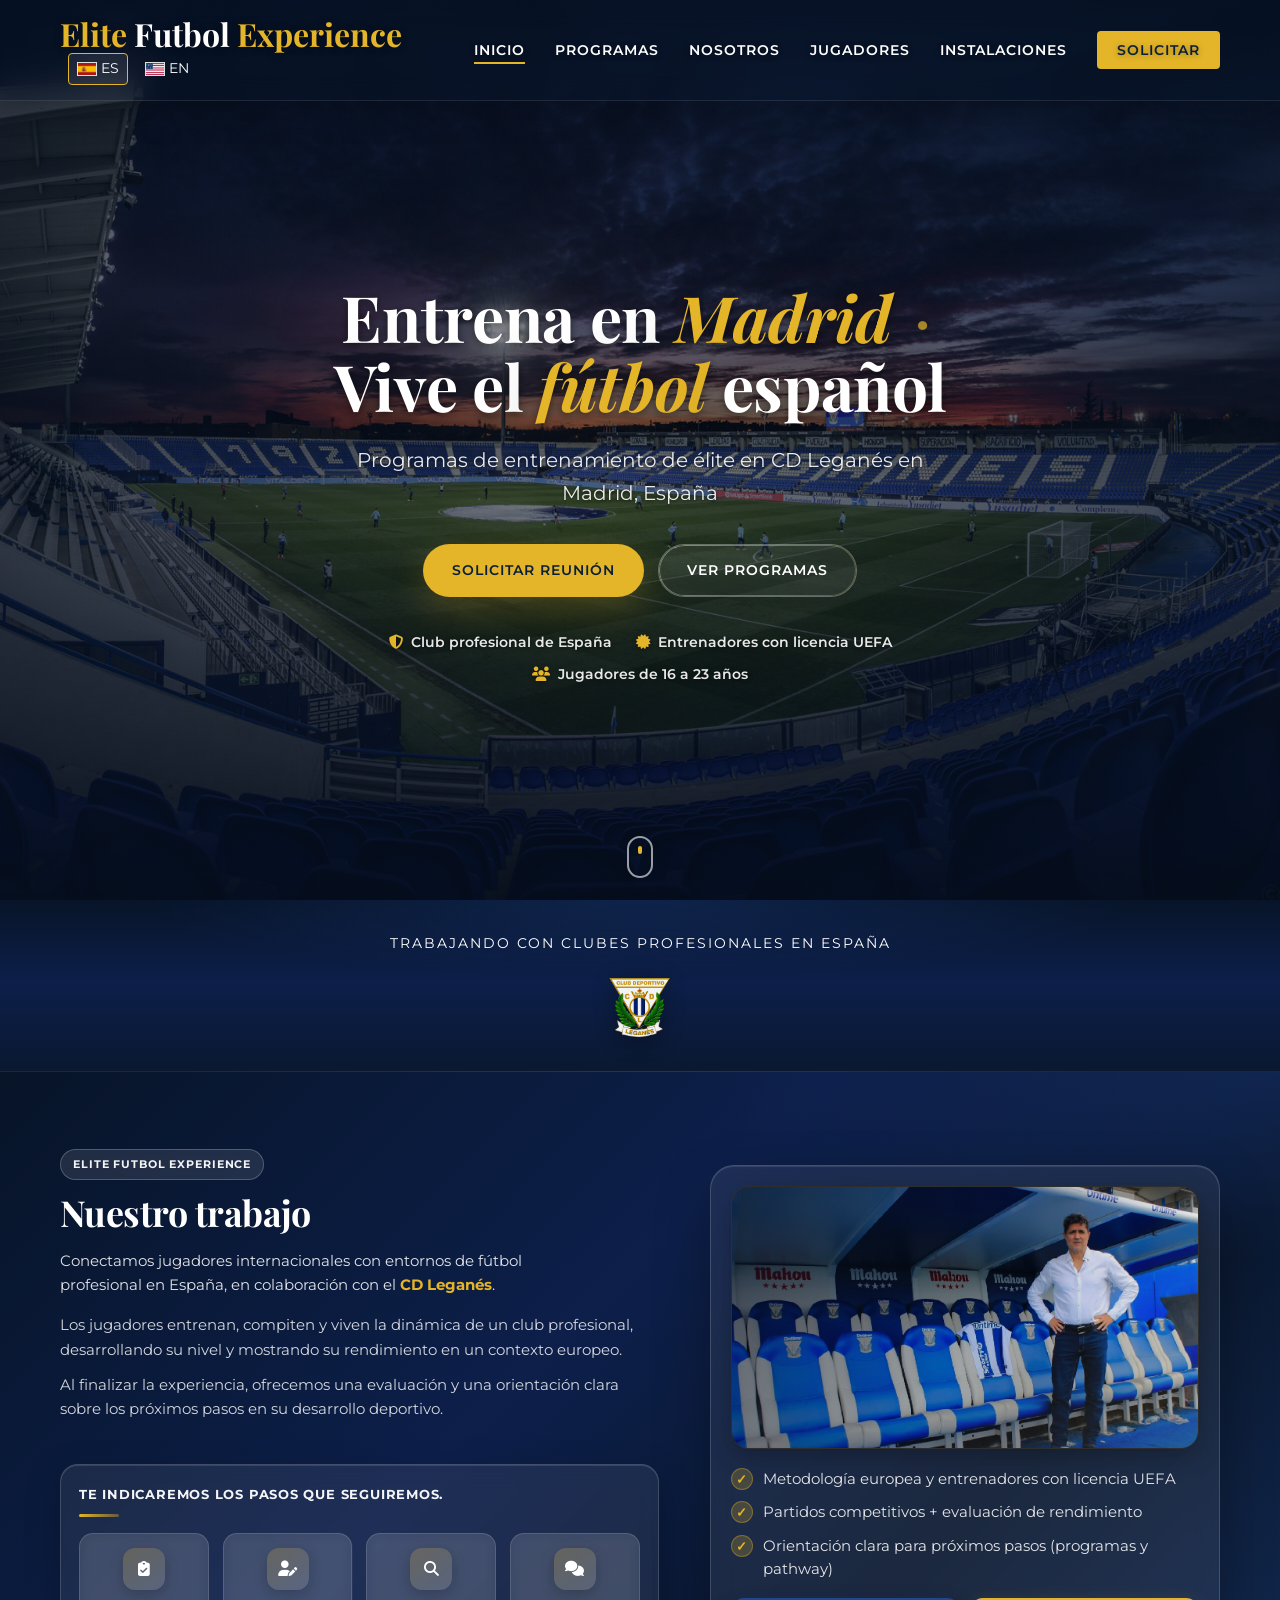
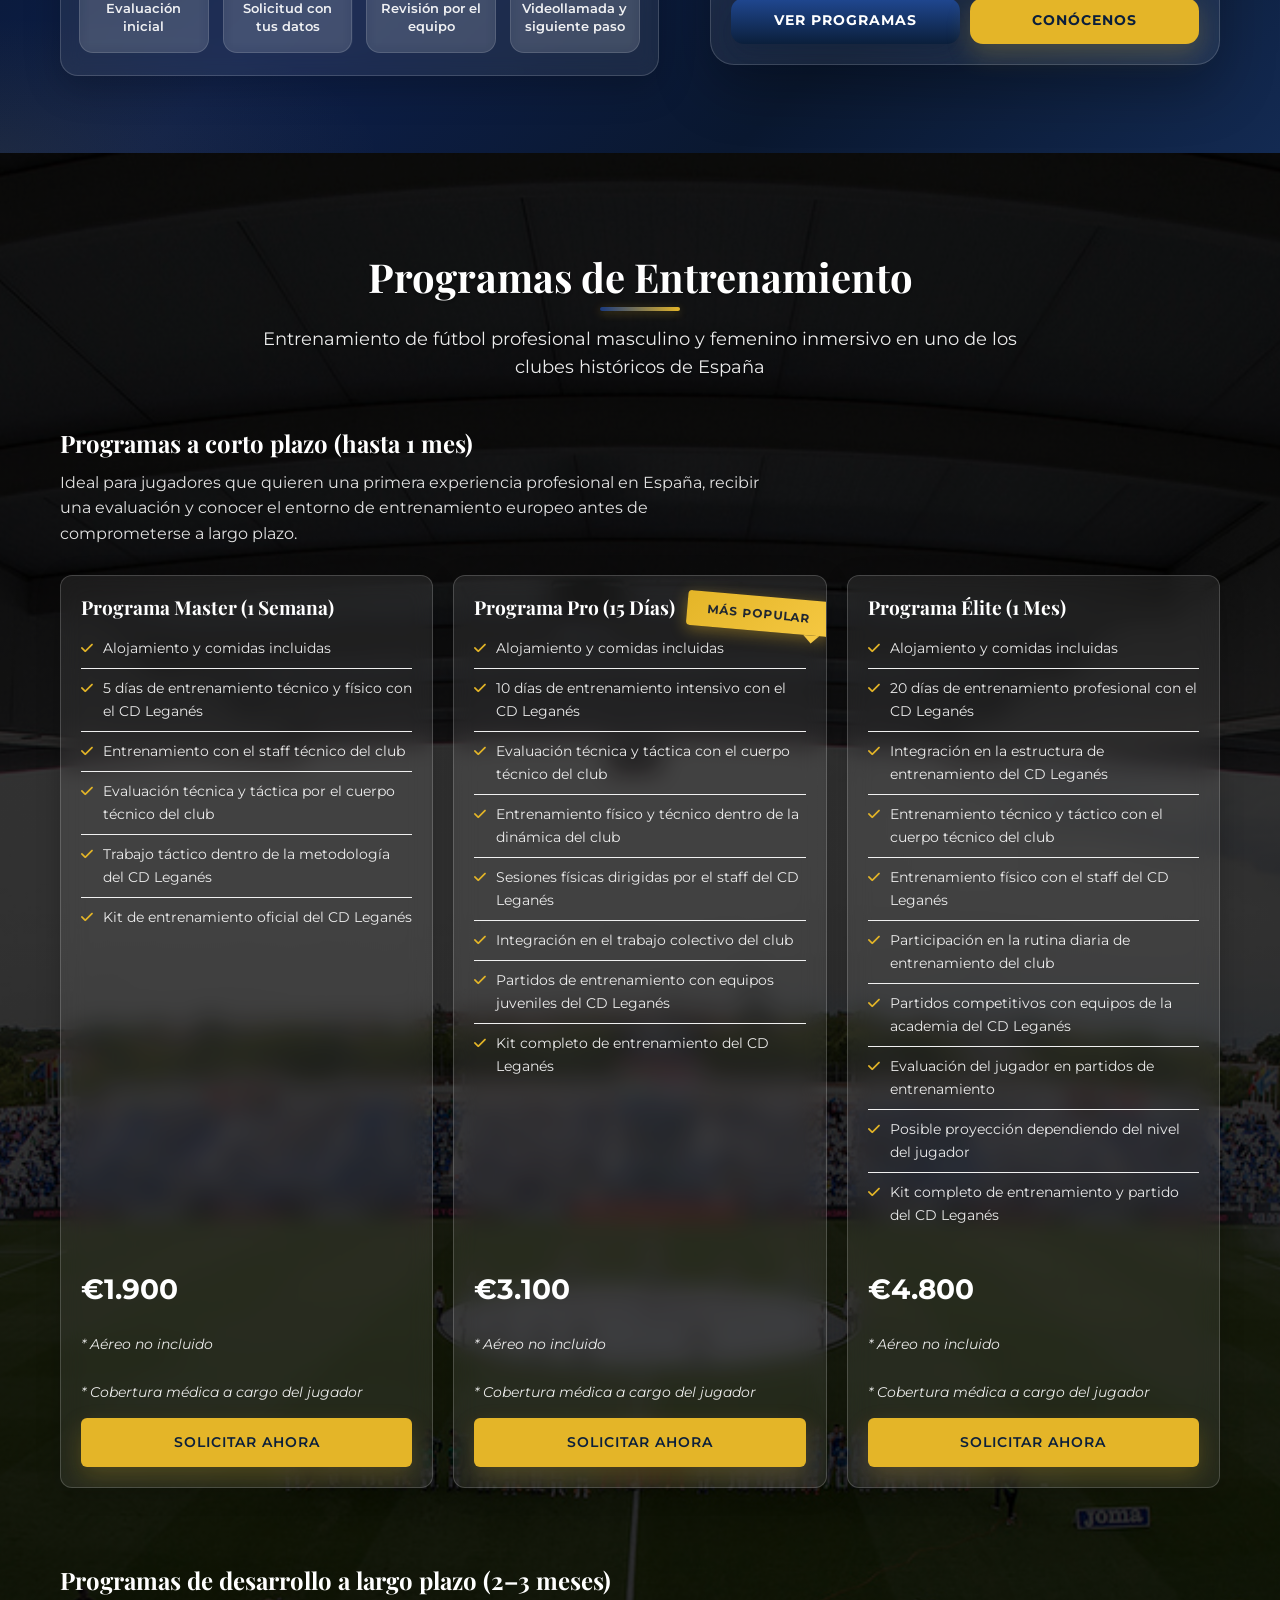
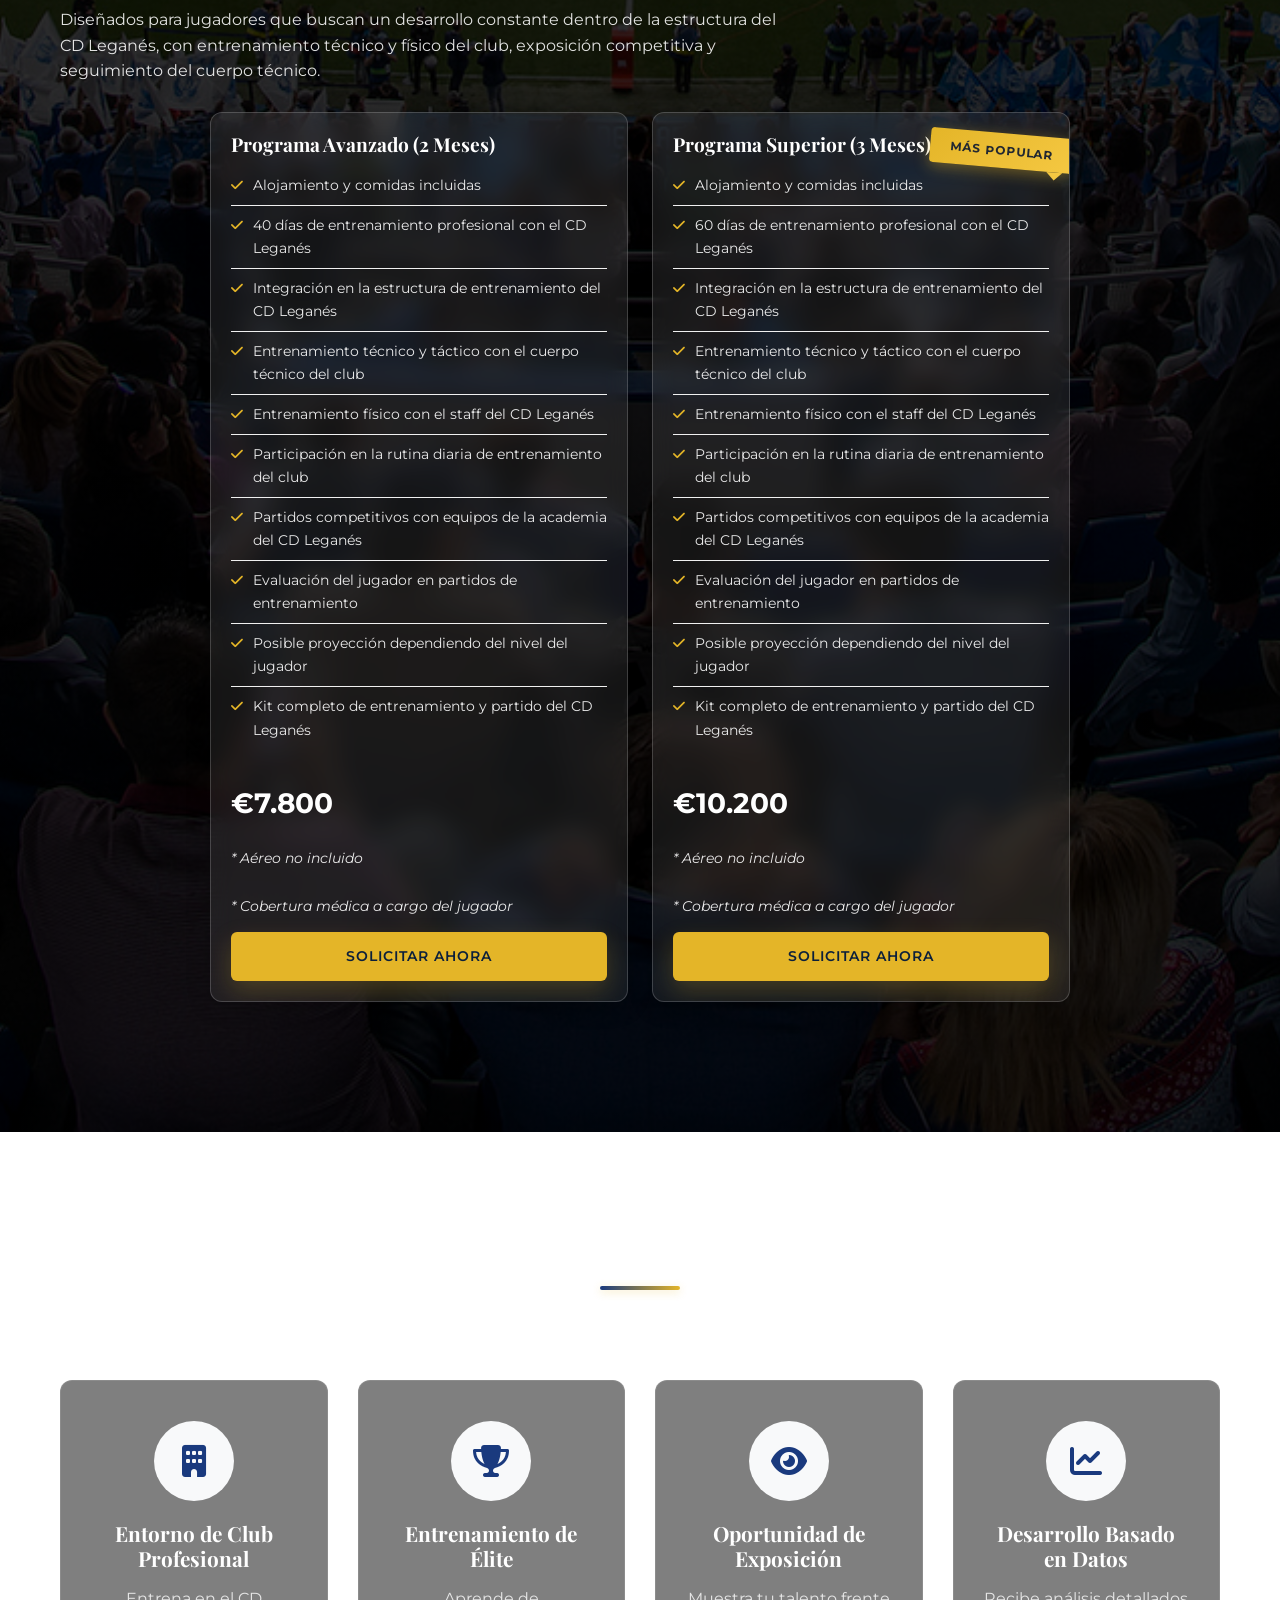
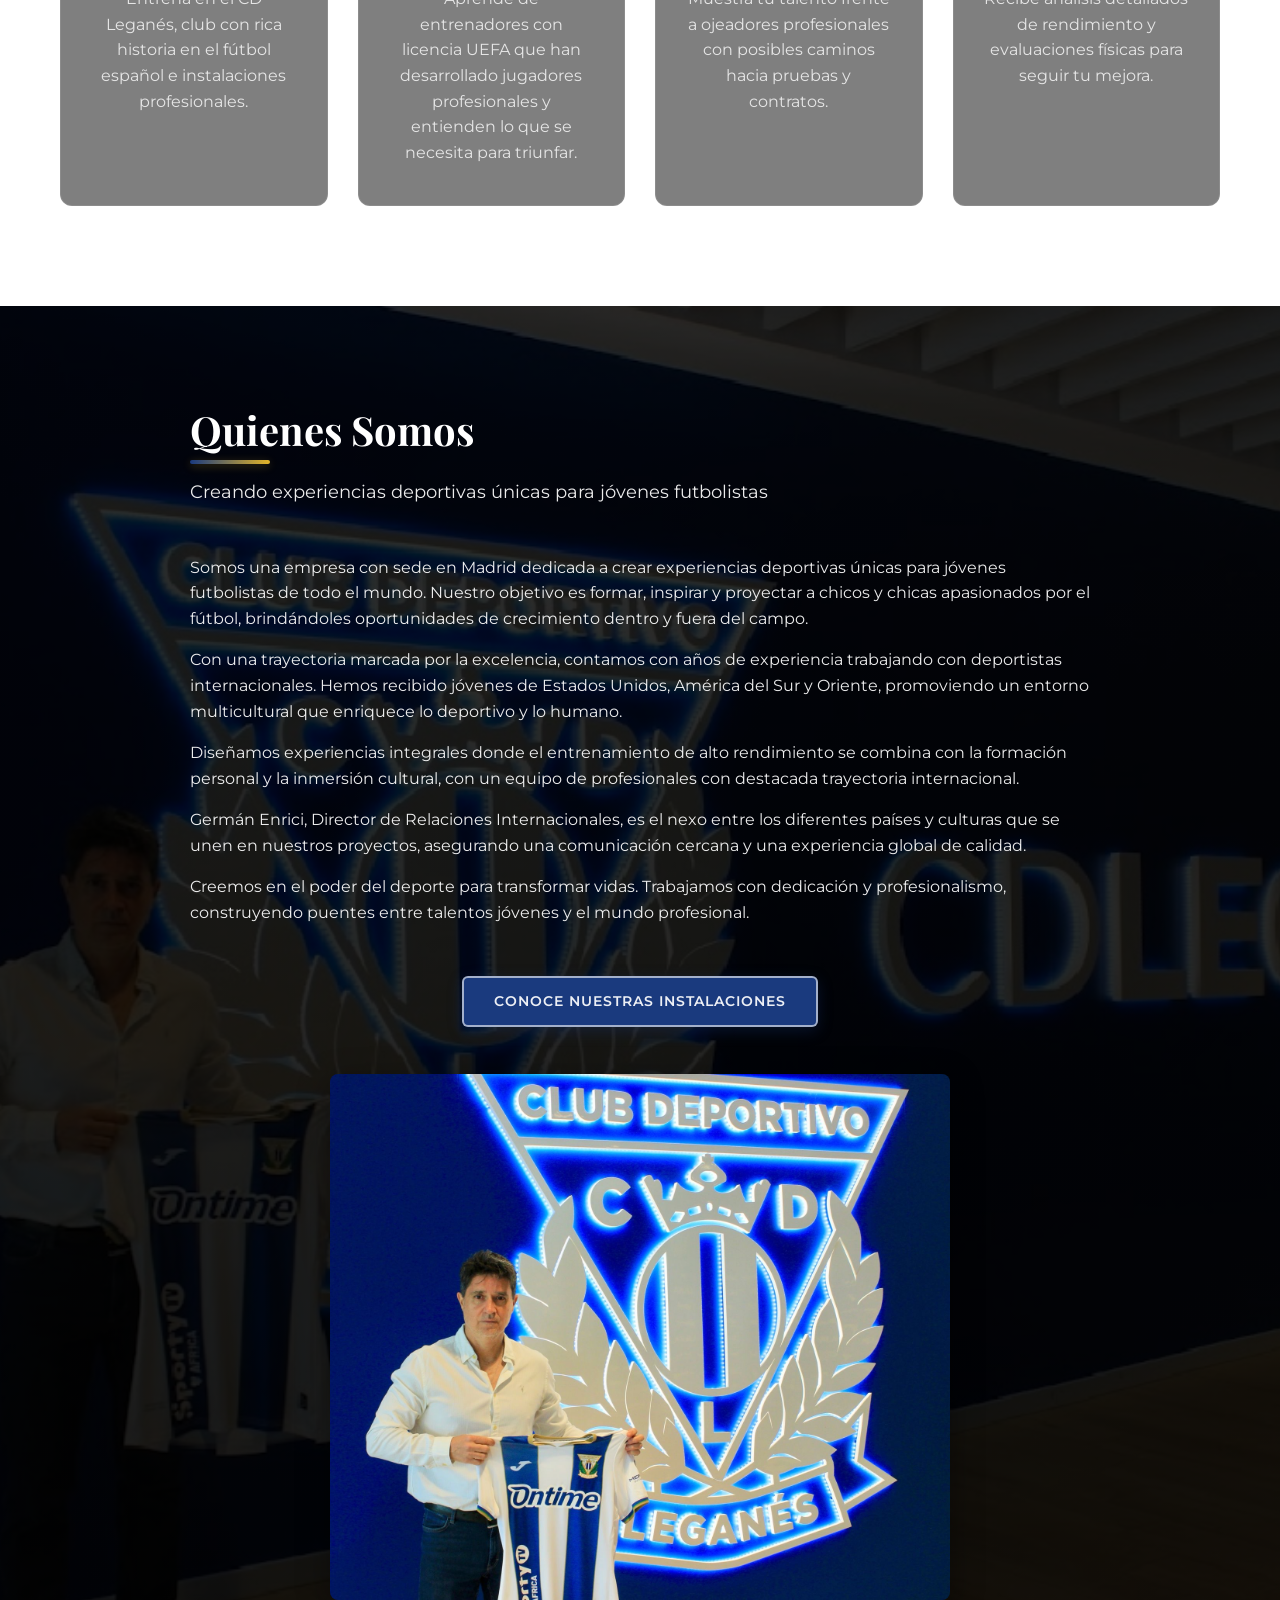
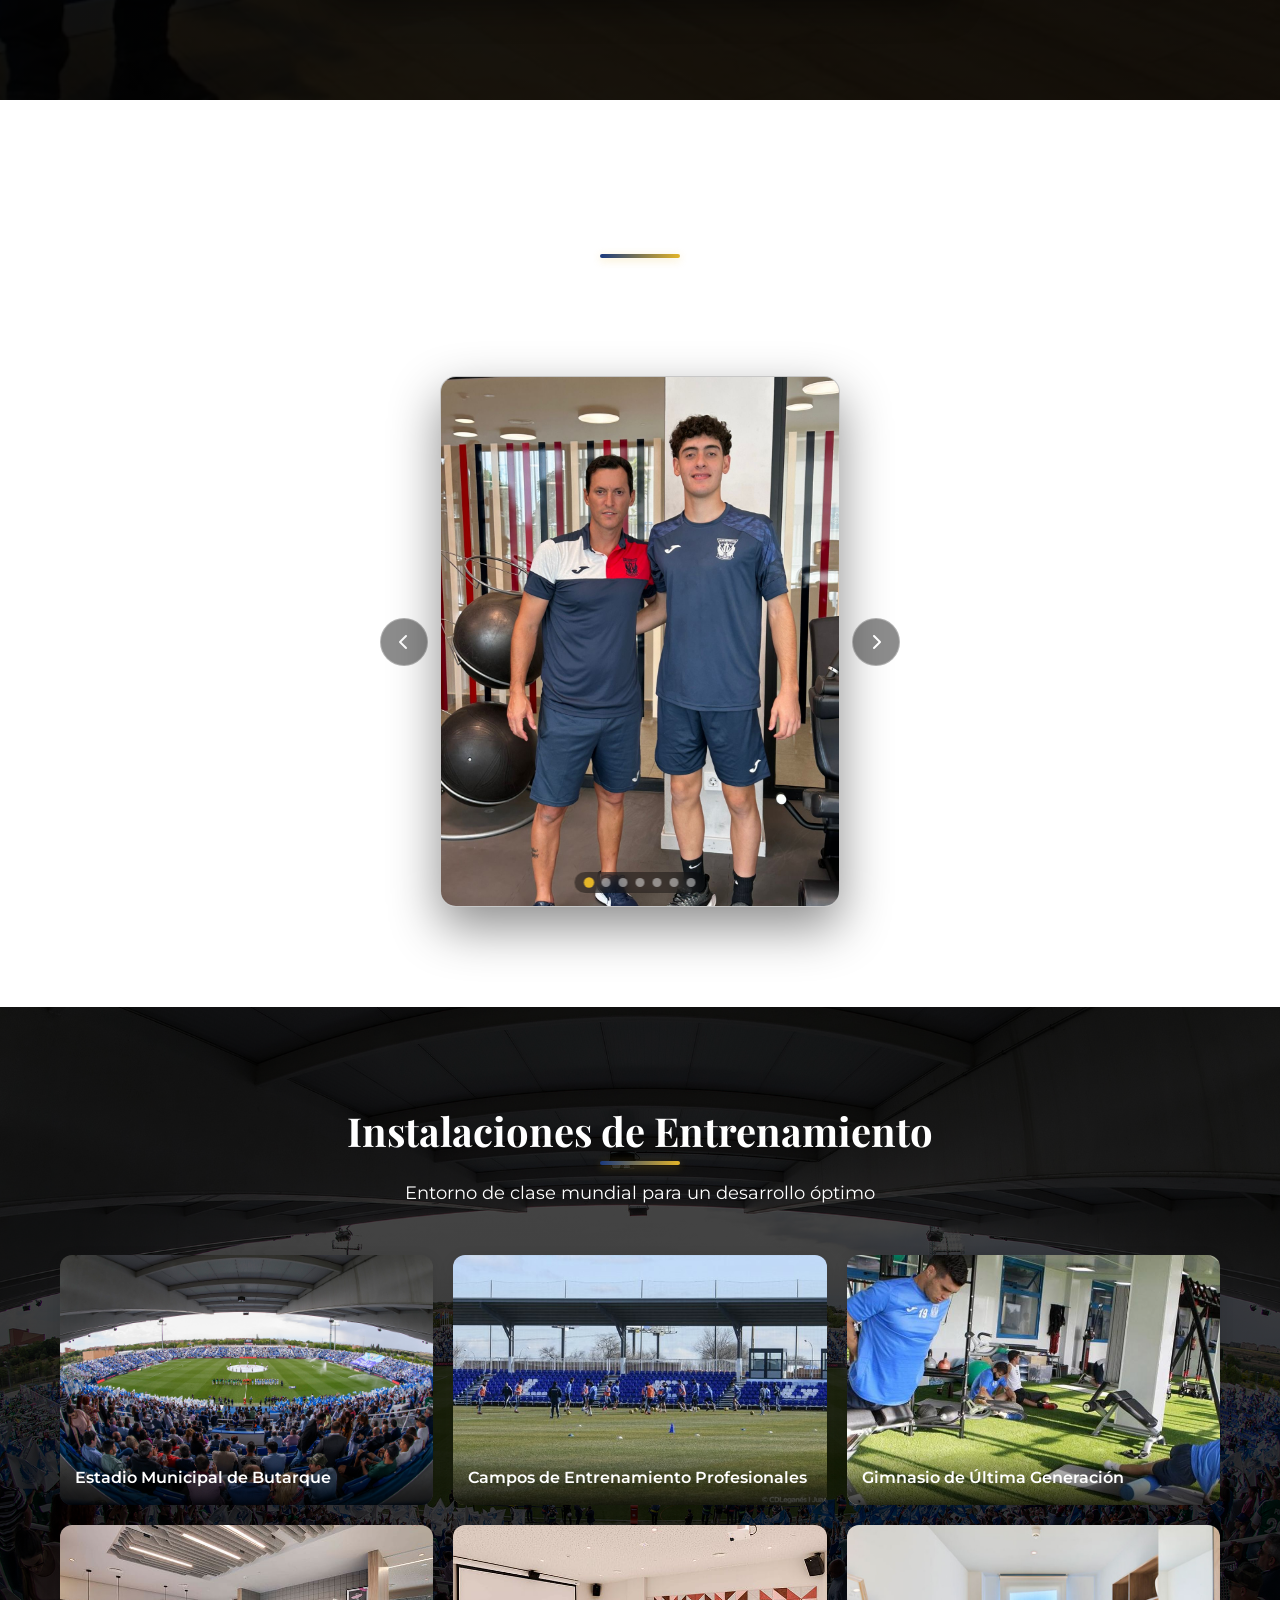
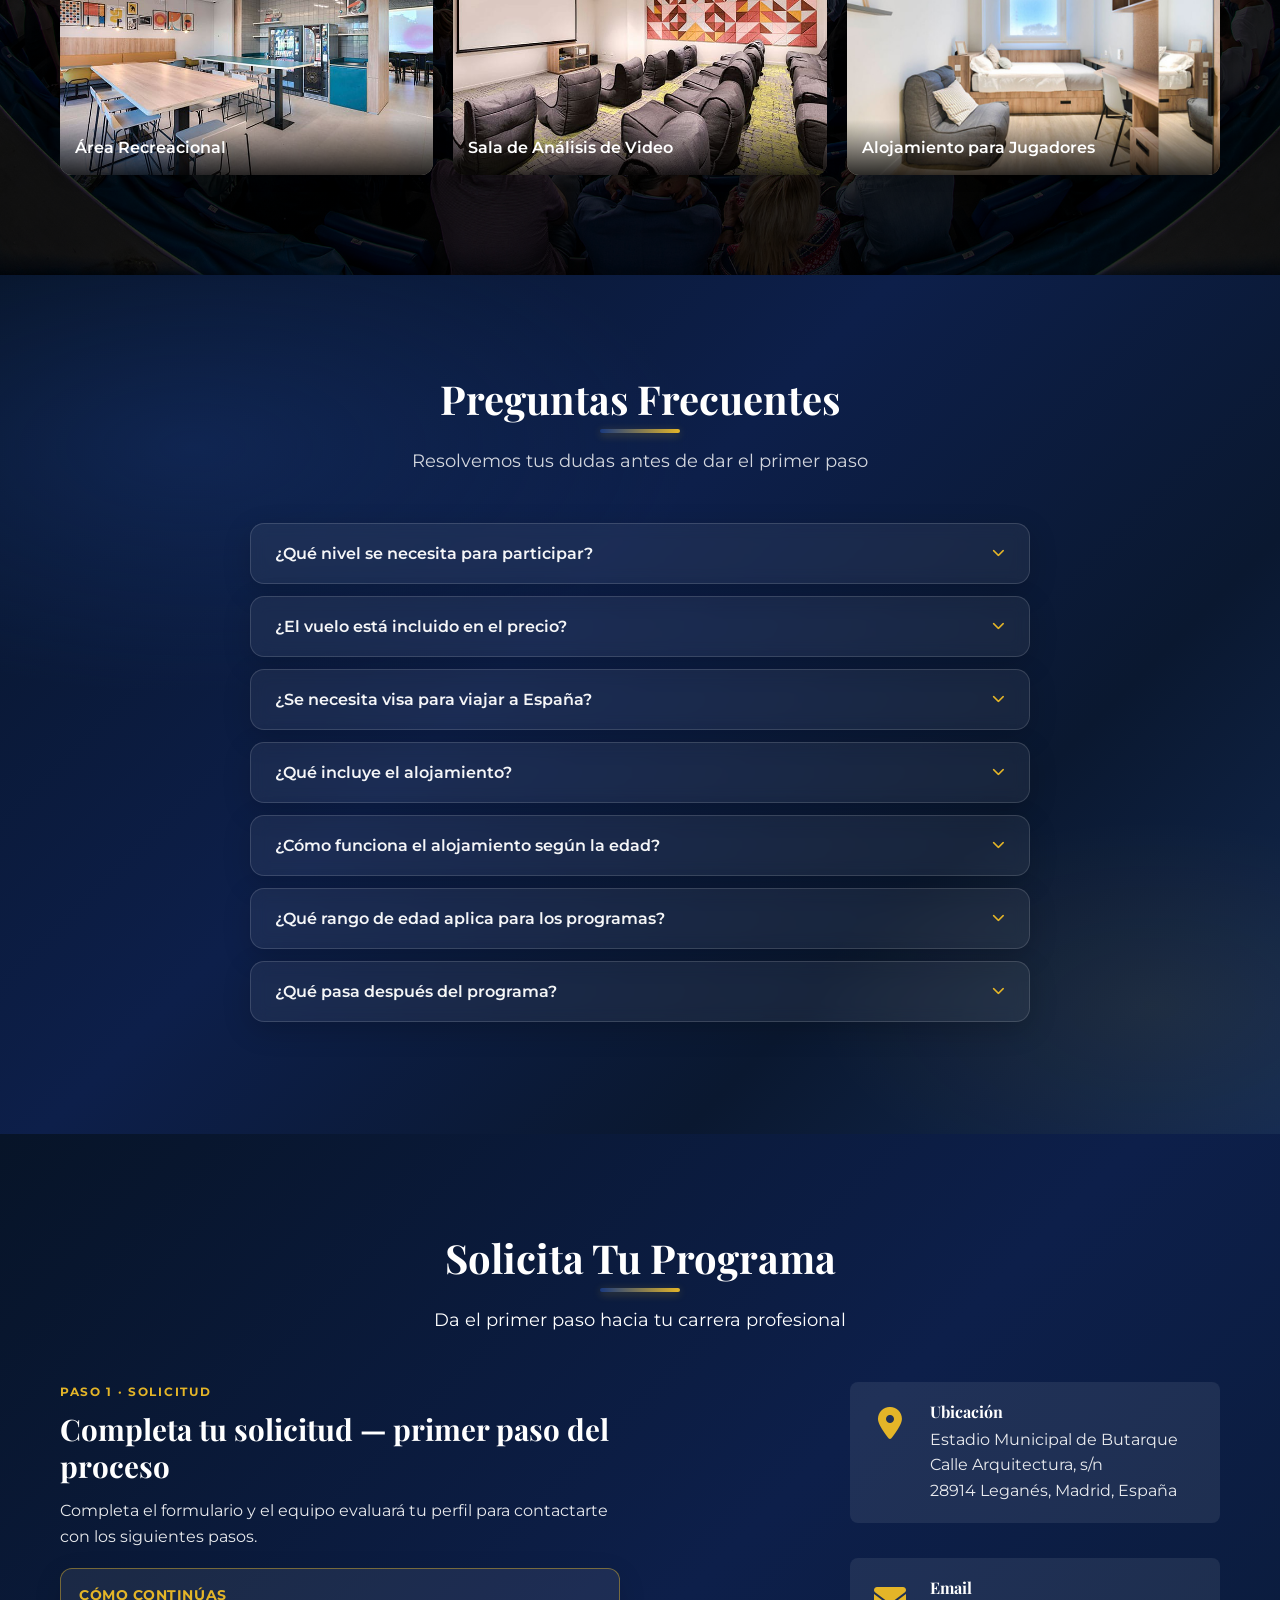
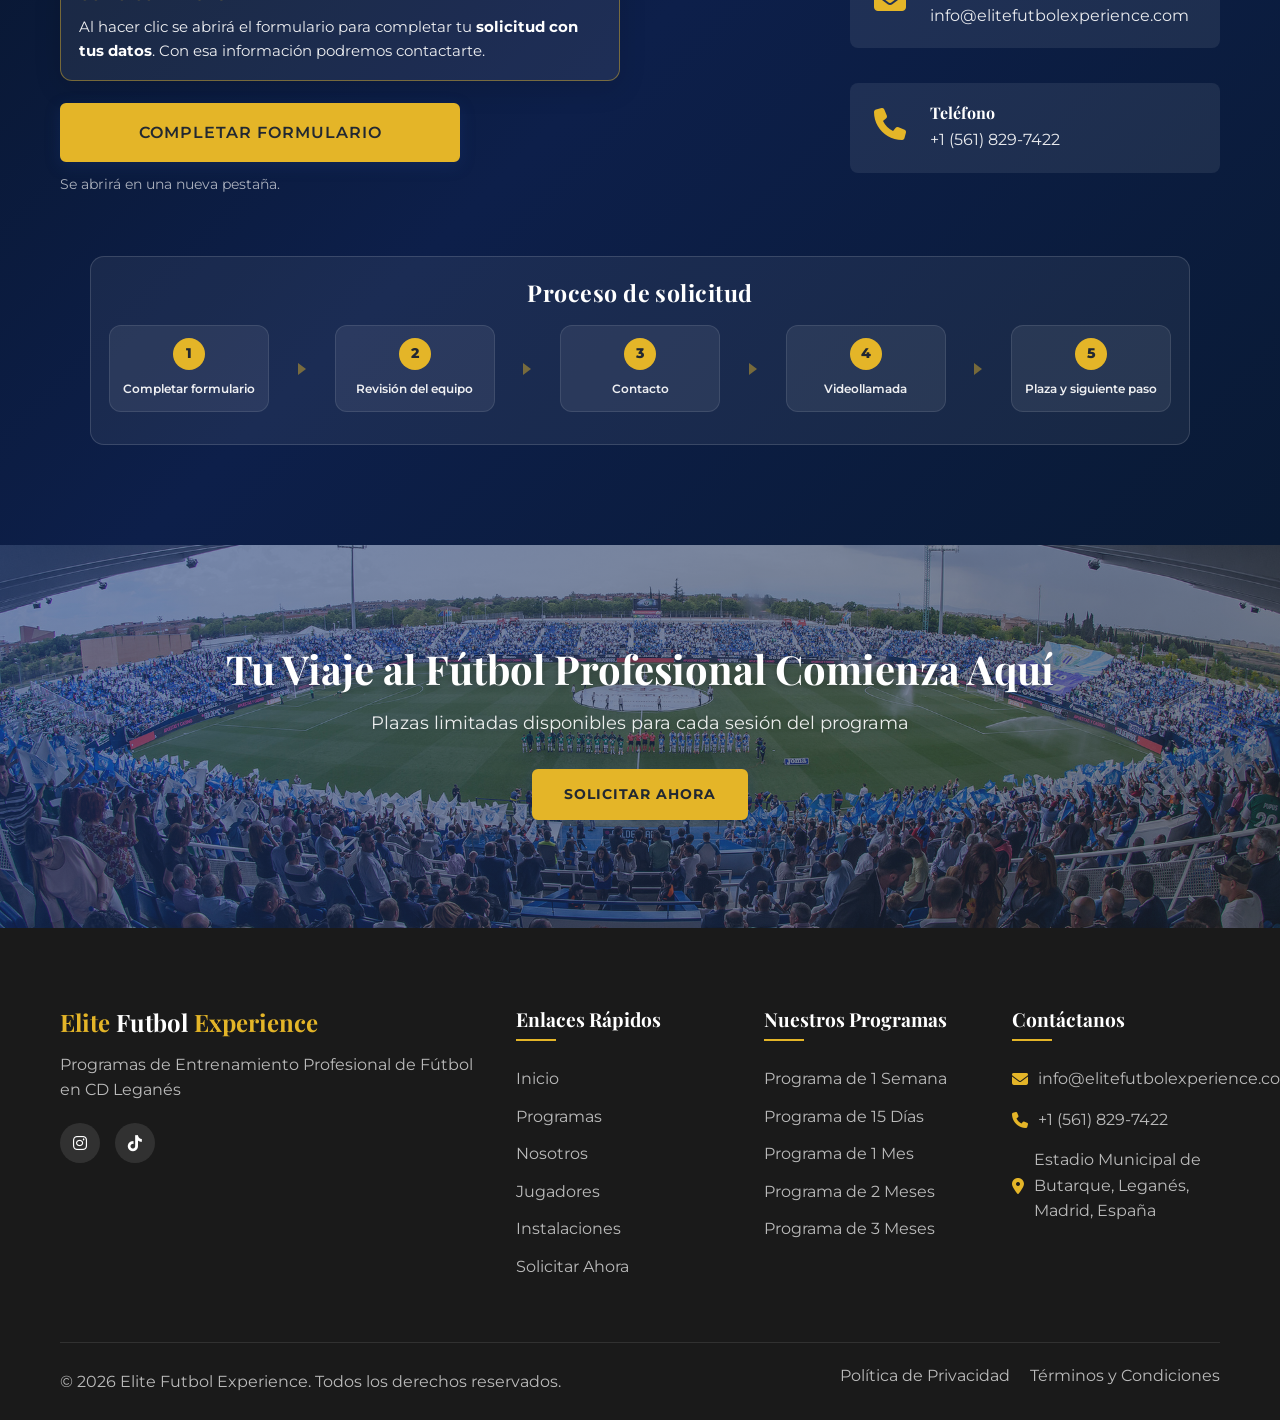
==== commit 95138d25: "Update hero styling, cut prices 10%, drop annual program - Hero: new stadium background image, elega" ====
--- a/index.html
+++ b/index.html
@@ -5,10 +5,10 @@
     <meta name="viewport" content="width=device-width, initial-scale=1.0">
     <title data-i18n="page_title">Elite Futbol Experience | Entrenamiento Profesional de Fútbol en CD Leganés</title>
     <link rel="stylesheet" href="styles.css">
-    <link rel="preload" as="image" href="images/butarque-3_jpg.webp" fetchpriority="high">
+    <link rel="preload" as="image" href="images/stadium-background-new.jpg" fetchpriority="high">
     <link rel="preconnect" href="https://fonts.googleapis.com">
     <link rel="preconnect" href="https://fonts.gstatic.com" crossorigin>
-    <link href="https://fonts.googleapis.com/css2?family=Montserrat:wght@300;400;600;700&family=Playfair+Display:wght@500;700&display=swap" rel="stylesheet">
+    <link href="https://fonts.googleapis.com/css2?family=Montserrat:wght@300;400;600;700&family=Playfair+Display:ital,wght@0,500;0,600;0,700;1,600;1,700&display=swap" rel="stylesheet">
     <link rel="stylesheet" href="https://cdnjs.cloudflare.com/ajax/libs/font-awesome/6.4.0/css/all.min.css" integrity="sha512-iecdLmaskl7CVkqkXNQ/ZH/XLlvWZOJyj7Yy7tcenmpD1ypASozpmT/E0iPtmFIB46ZmdtAc9eNBvH0H/ZpiBw==" crossorigin="anonymous" referrerpolicy="no-referrer" />
 </head>
 <body>
@@ -48,23 +48,19 @@
 
     <section id="home" class="hero">
         <div class="hero__media" aria-hidden="true">
-            <img class="hero__img" src="images/butarque-3_jpg.webp" alt="" width="1038" height="598" fetchpriority="high" decoding="async">
+            <img class="hero__img" src="images/stadium-background-new.jpg" alt="" width="1920" height="1080" fetchpriority="high" decoding="async">
             <div class="hero__overlay"></div>
             <div class="hero__grain"></div>
         </div>
         <div class="container">
             <div class="hero-content">
-                <span class="hero-badge" style="--i:0">
-                    <img src="images/CD_Leganés-logo.png" alt="" class="hero-badge__crest" width="22" height="22" aria-hidden="true">
-                    <span data-i18n="hero_badge">En colaboración con el CD Leganés</span>
-                </span>
-                <h1 class="hero-title" data-i18n="hero_title" style="--i:1">Entrena en <span class="hero-title-accent">Madrid</span> <span class="hero-title-sep" aria-hidden="true">·</span> Vive el <span class="hero-title-accent">fútbol</span> español</h1>
-                <p class="hero-subtitle" data-i18n="hero_subtitle" style="--i:2">Programas de entrenamiento de élite en CD Leganés en Madrid, España</p>
-                <div class="hero-actions" style="--i:3">
+                <h1 class="hero-title" data-i18n="hero_title" style="--i:0">Entrena en <span class="hero-title-accent">Madrid</span> <span class="hero-title-sep" aria-hidden="true">·</span> Vive el <span class="hero-title-accent">fútbol</span> español</h1>
+                <p class="hero-subtitle" data-i18n="hero_subtitle" style="--i:1">Programas de entrenamiento de élite en CD Leganés en Madrid, España</p>
+                <div class="hero-actions" style="--i:2">
                     <a href="#contact" class="btn hero-cta-meeting" data-i18n="hero_cta_meeting">Solicitar reunión</a>
                     <a href="#programs" class="btn hero-cta-secondary" data-i18n="hero_cta_programs">Ver programas</a>
                 </div>
-                <ul class="hero-chips" style="--i:4" aria-label="Puntos clave del programa">
+                <ul class="hero-chips" style="--i:3" aria-label="Puntos clave del programa">
                     <li><i class="fas fa-shield-halved" aria-hidden="true"></i> <span data-i18n="hero_chip1">Club profesional de España</span></li>
                     <li><i class="fas fa-certificate" aria-hidden="true"></i> <span data-i18n="hero_chip2">Entrenadores con licencia UEFA</span></li>
                     <li><i class="fas fa-users" aria-hidden="true"></i> <span data-i18n="hero_chip3">Jugadores de 16 a 23 años</span></li>
@@ -245,7 +241,7 @@
                             <li><i class="fas fa-check"></i> <span data-i18n="program_1week_feature4">Trabajo táctico dentro de la metodología del CD Leganés</span></li>
                             <li><i class="fas fa-check"></i> <span data-i18n="program_1week_feature5">Kit de entrenamiento oficial del CD Leganés</span></li>
                         </ul>
-                        <p class="price program-price-below">€2.200</p>
+                        <p class="price program-price-below">€1.900</p>
                         <p class="note" data-i18n="program_note">* Aéreo no incluido</p>
                         <p class="note" data-i18n="program_medical_note">* Cobertura médica a cargo del jugador</p>
                         <a href="https://tally.so/r/RGaY1P" target="_blank" rel="noopener noreferrer" class="btn" data-i18n="program_apply_btn">Solicitar Ahora</a>
@@ -266,7 +262,7 @@
                             <li><i class="fas fa-check"></i> <span data-i18n="program_15days_feature7">Partidos de entrenamiento con equipos juveniles del CD Leganés</span></li>
                             <li><i class="fas fa-check"></i> <span data-i18n="program_15days_feature9">Kit completo de entrenamiento del CD Leganés</span></li>
                         </ul>
-                        <p class="price program-price-below">€3.400</p>
+                        <p class="price program-price-below">€3.100</p>
                         <p class="note" data-i18n="program_note">* Aéreo no incluido</p>
                         <p class="note" data-i18n="program_medical_note">* Cobertura médica a cargo del jugador</p>
                         <a href="https://tally.so/r/RGaY1P" target="_blank" rel="noopener noreferrer" class="btn" data-i18n="program_apply_btn">Solicitar Ahora</a>
@@ -288,7 +284,7 @@
                             <li><i class="fas fa-check"></i> <span data-i18n="program_1month_feature11">Posible proyección dependiendo del nivel del jugador</span></li>
                             <li><i class="fas fa-check"></i> <span data-i18n="program_1month_feature12">Kit completo de entrenamiento y partido del CD Leganés</span></li>
                         </ul>
-                        <p class="price program-price-below">€5.300</p>
+                        <p class="price program-price-below">€4.800</p>
                         <p class="note" data-i18n="program_note">* Aéreo no incluido</p>
                         <p class="note" data-i18n="program_medical_note">* Cobertura médica a cargo del jugador</p>
                         <a href="https://tally.so/r/RGaY1P" target="_blank" rel="noopener noreferrer" class="btn" data-i18n="program_apply_btn">Solicitar Ahora</a>
@@ -317,7 +313,7 @@
                             <li><i class="fas fa-check"></i> <span data-i18n="program_2months_feature11">Posible proyección dependiendo del nivel del jugador</span></li>
                             <li><i class="fas fa-check"></i> <span data-i18n="program_2months_feature12">Kit completo de entrenamiento y partido del CD Leganés</span></li>
                         </ul>
-                        <p class="price program-price-below">€8.700</p>
+                        <p class="price program-price-below">€7.800</p>
                         <p class="note" data-i18n="program_note">* Aéreo no incluido</p>
                         <p class="note" data-i18n="program_medical_note">* Cobertura médica a cargo del jugador</p>
                         <a href="https://tally.so/r/RGaY1P" target="_blank" rel="noopener noreferrer" class="btn" data-i18n="program_apply_btn">Solicitar Ahora</a>
@@ -340,7 +336,7 @@
                             <li><i class="fas fa-check"></i> <span data-i18n="program_3months_feature11">Posible proyección dependiendo del nivel del jugador</span></li>
                             <li><i class="fas fa-check"></i> <span data-i18n="program_3months_feature12">Kit completo de entrenamiento y partido del CD Leganés</span></li>
                         </ul>
-                        <p class="price program-price-below">€11.300</p>
+                        <p class="price program-price-below">€10.200</p>
                         <p class="note" data-i18n="program_note">* Aéreo no incluido</p>
                         <p class="note" data-i18n="program_medical_note">* Cobertura médica a cargo del jugador</p>
                         <a href="https://tally.so/r/RGaY1P" target="_blank" rel="noopener noreferrer" class="btn" data-i18n="program_apply_btn">Solicitar Ahora</a>
--- a/styles.css
+++ b/styles.css
@@ -578,7 +578,7 @@
     padding-top: 100px;
     width: 100%;
     box-sizing: border-box;
-    background: url('images/butarque-3_jpg.webp') no-repeat center center/cover;
+    background: #071428;
 }
 
 .hero .overlay {
@@ -4545,7 +4545,7 @@
     width: 100%;
     height: 100%;
     object-fit: cover;
-    object-position: center 45%;
+    object-position: center 38%;
     transform: scale(1.08);
     animation: heroKenBurns 22s ease-out both;
     will-change: transform;
@@ -4561,18 +4561,18 @@
     inset: 0;
     background:
         linear-gradient(180deg,
-            rgba(4, 12, 26, 0.58) 0%,
-            rgba(4, 12, 26, 0.30) 30%,
-            rgba(4, 12, 26, 0.60) 72%,
-            rgba(4, 12, 26, 0.93) 100%),
-        radial-gradient(135% 82% at 50% 4%,
-            rgba(7, 20, 40, 0) 0%,
-            rgba(7, 20, 40, 0.32) 55%,
-            rgba(4, 12, 26, 0.72) 100%),
+            rgba(4, 12, 26, 0.62) 0%,
+            rgba(4, 12, 26, 0.34) 32%,
+            rgba(4, 12, 26, 0.66) 70%,
+            rgba(4, 12, 26, 0.95) 100%),
+        radial-gradient(150% 78% at 50% 46%,
+            rgba(4, 12, 26, 0) 0%,
+            rgba(4, 12, 26, 0.28) 62%,
+            rgba(4, 12, 26, 0.78) 100%),
         linear-gradient(90deg,
-            rgba(9, 26, 52, 0.42) 0%,
+            rgba(9, 26, 52, 0.45) 0%,
             rgba(9, 26, 52, 0) 45%,
-            rgba(9, 26, 52, 0.42) 100%);
+            rgba(9, 26, 52, 0.45) 100%);
 }
 
 .hero__grain {
@@ -4643,25 +4643,27 @@
 .hero-title {
     font-family: 'Playfair Display', serif;
     font-weight: 700;
-    font-size: clamp(2.15rem, 1.1rem + 3.6vw, 3.7rem);
-    line-height: 1.07;
-    letter-spacing: -0.015em;
+    font-size: clamp(2.25rem, 1.05rem + 4.1vw, 4rem);
+    line-height: 1.08;
+    letter-spacing: -0.005em;
     max-width: 16ch;
-    margin: 0 auto 22px;
+    margin: 0 auto 24px;
     color: #fff;
     text-shadow:
-        0 2px 6px rgba(0, 0, 0, 0.4),
-        0 20px 55px rgba(0, 0, 0, 0.45);
+        0 2px 8px rgba(0, 0, 0, 0.5),
+        0 22px 60px rgba(0, 0, 0, 0.5);
 }
 
 .hero-title .hero-title-accent {
     color: var(--secondary-color);
+    font-style: italic;
 }
 
 .hero-title .hero-title-sep {
-    color: rgba(228, 181, 40, 0.6);
+    display: inline-block;
+    color: rgba(228, 181, 40, 0.7);
     font-weight: 500;
-    padding: 0 0.1em;
+    padding: 0 0.12em;
 }
 
 /* Subtítulo */
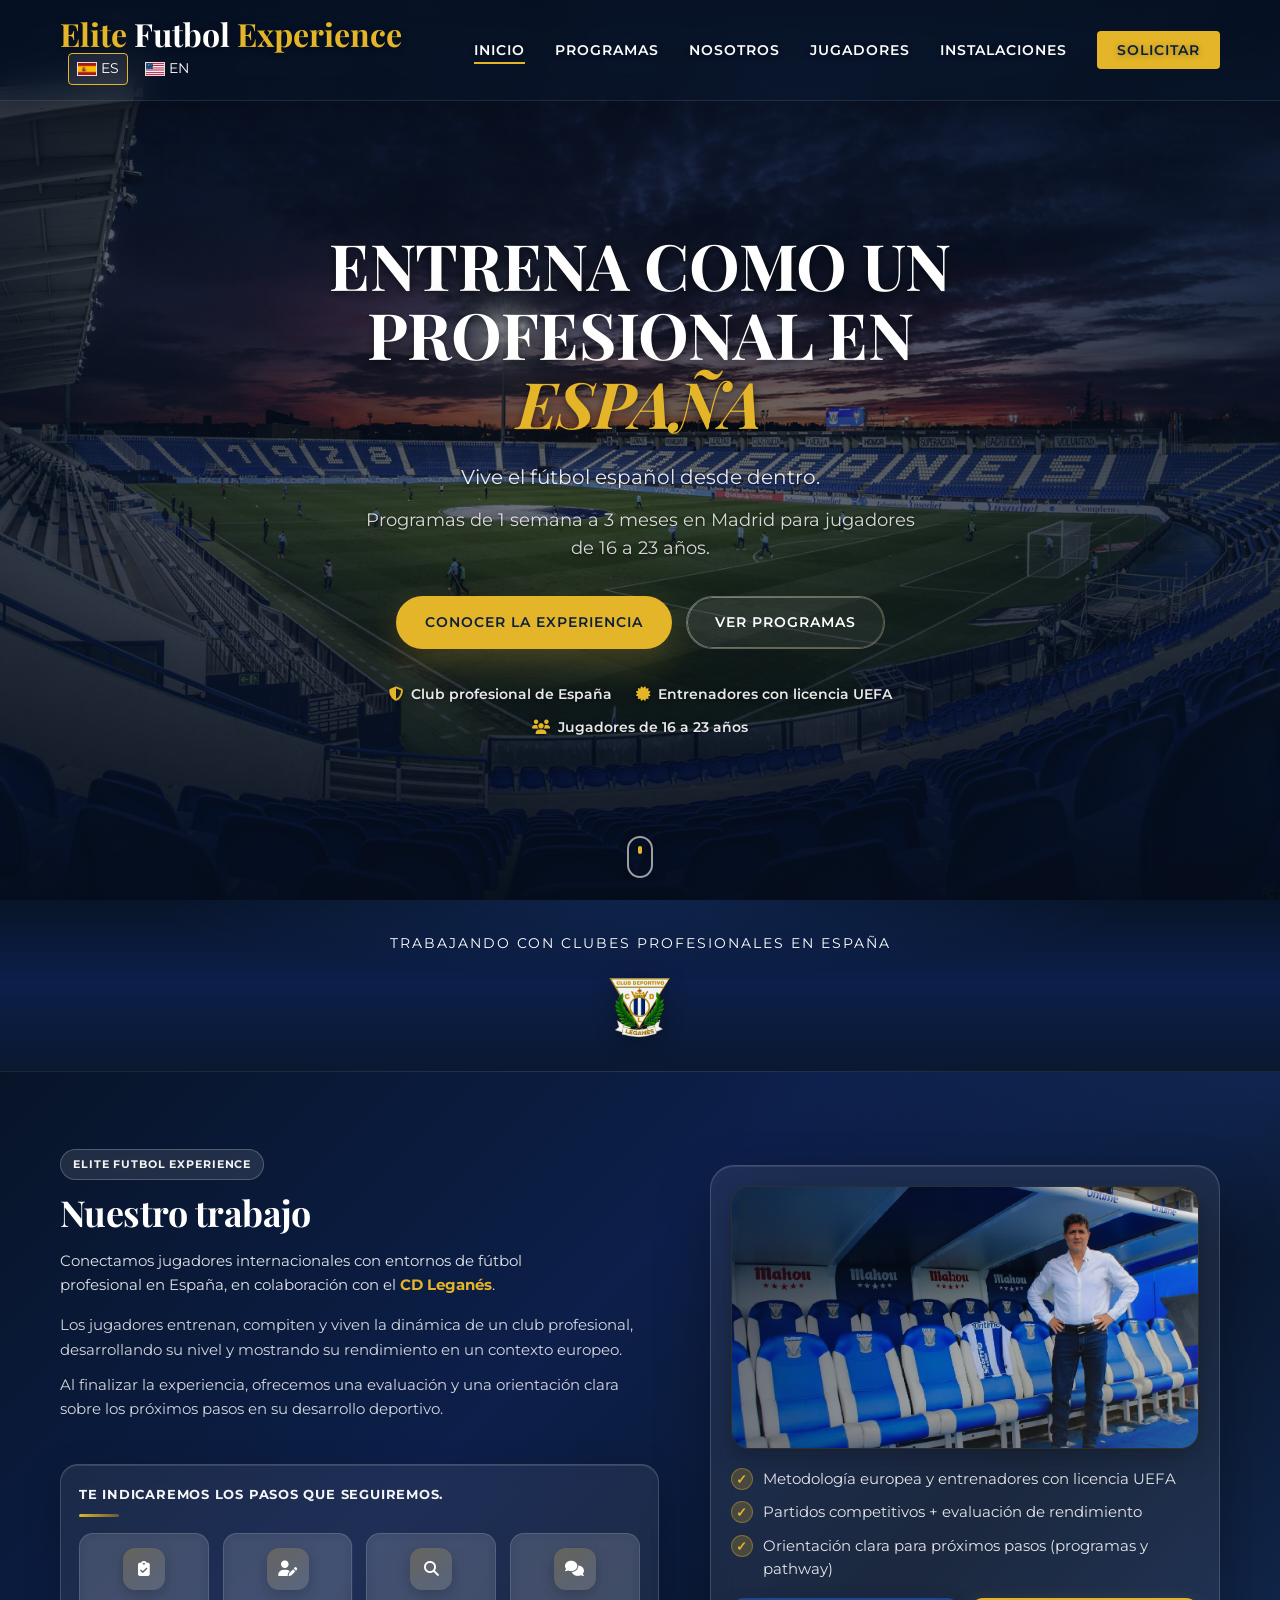
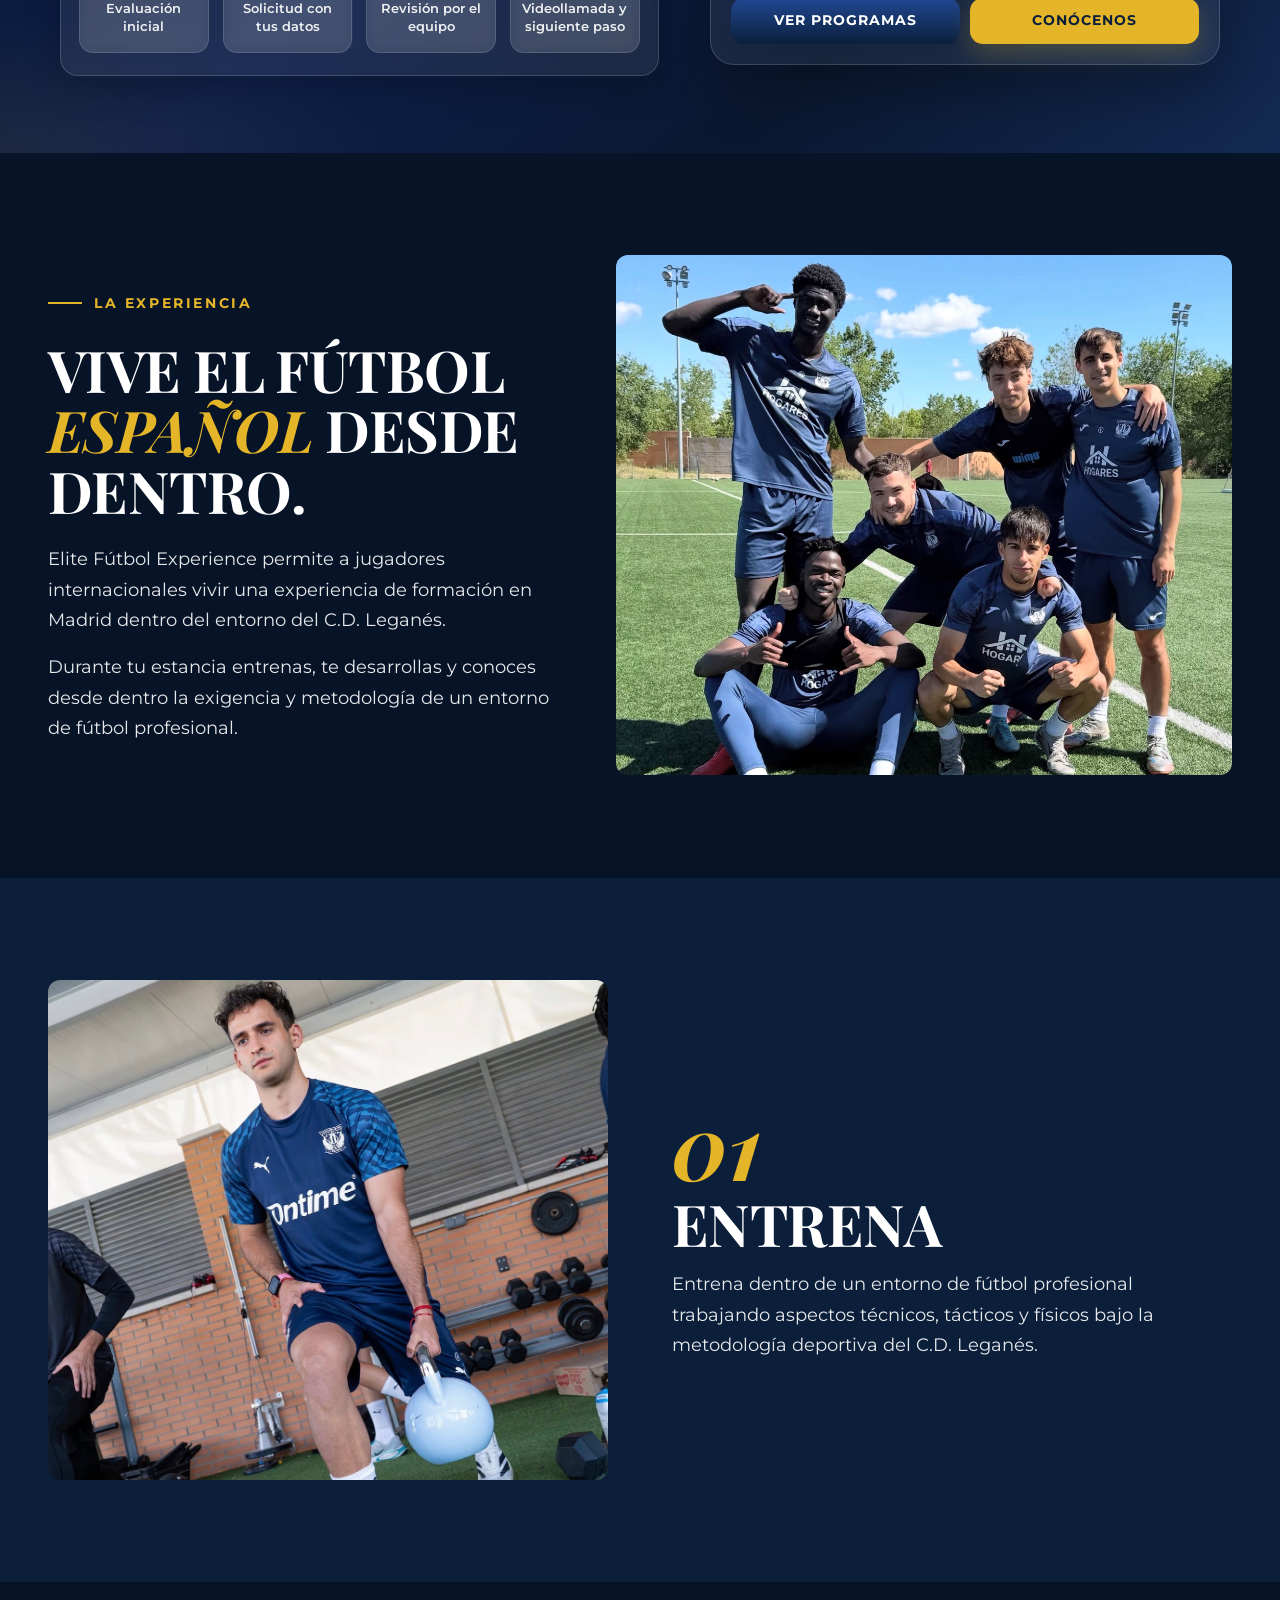
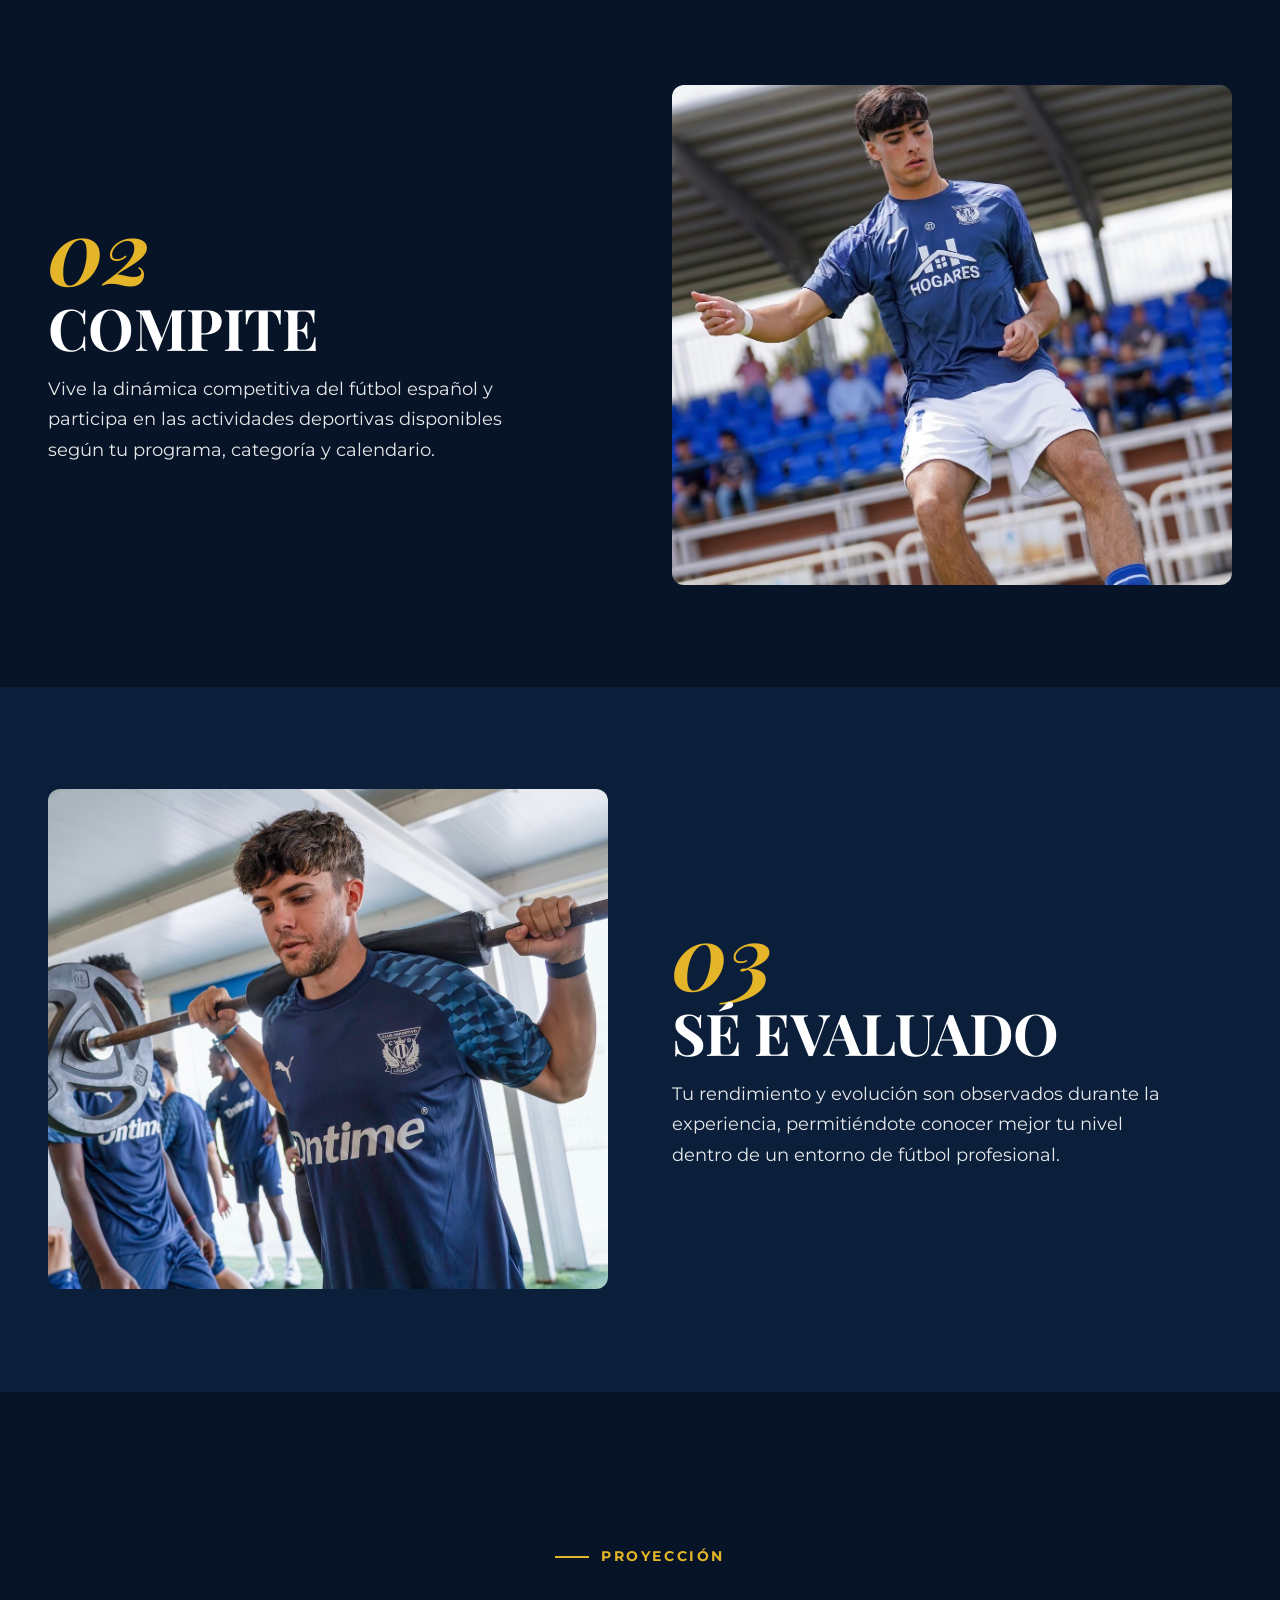
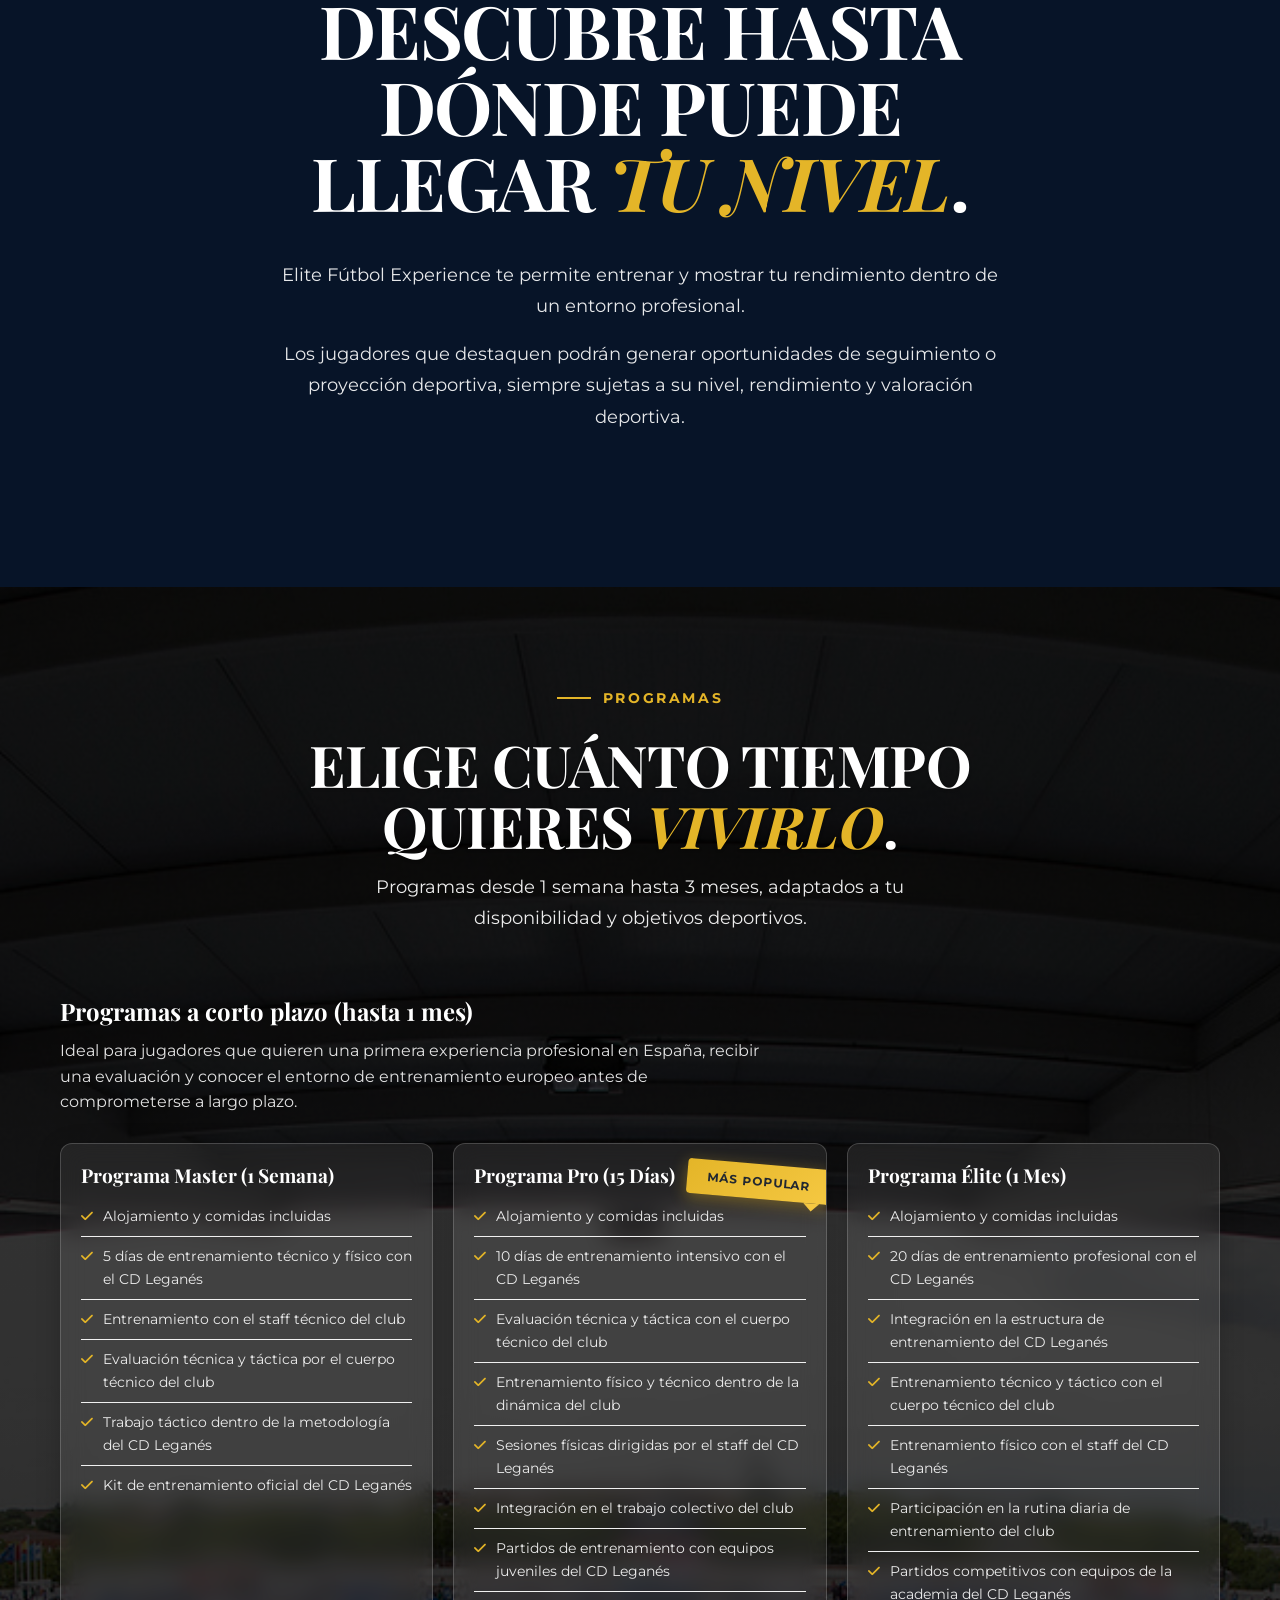
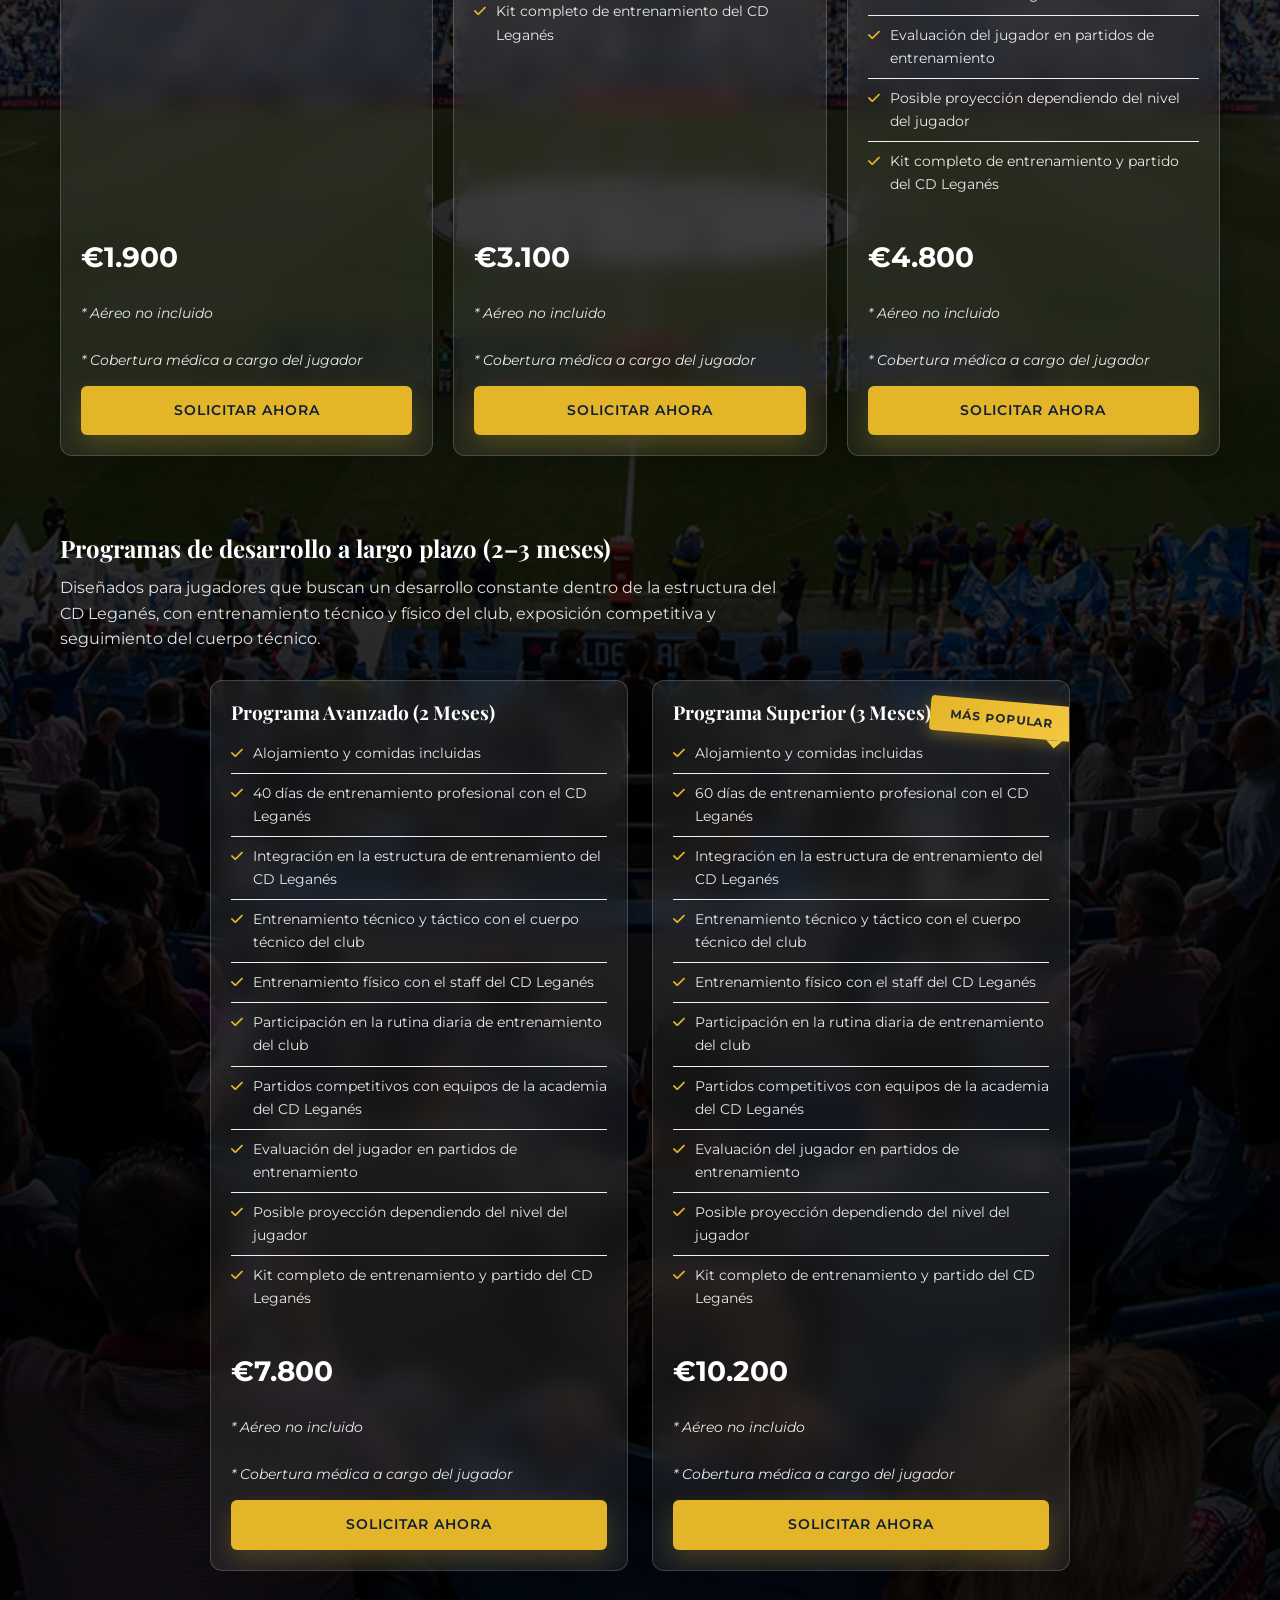
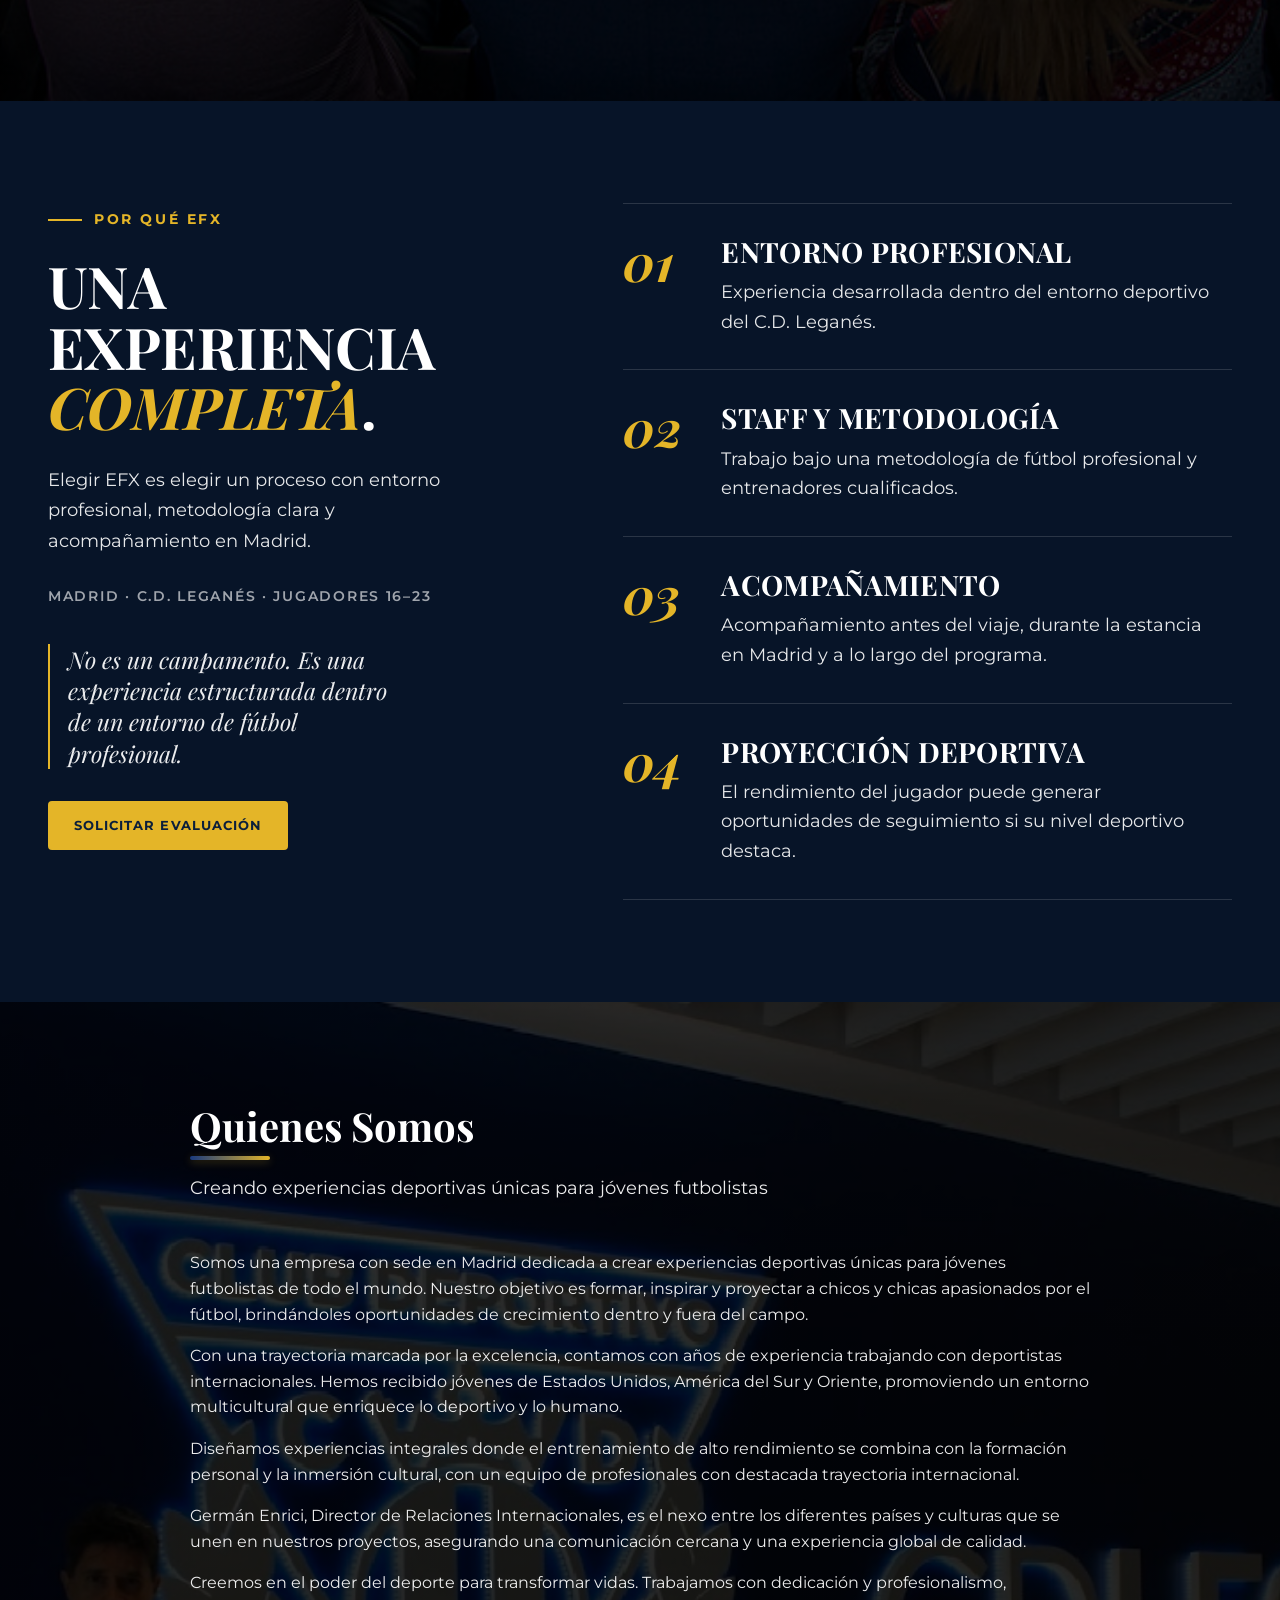
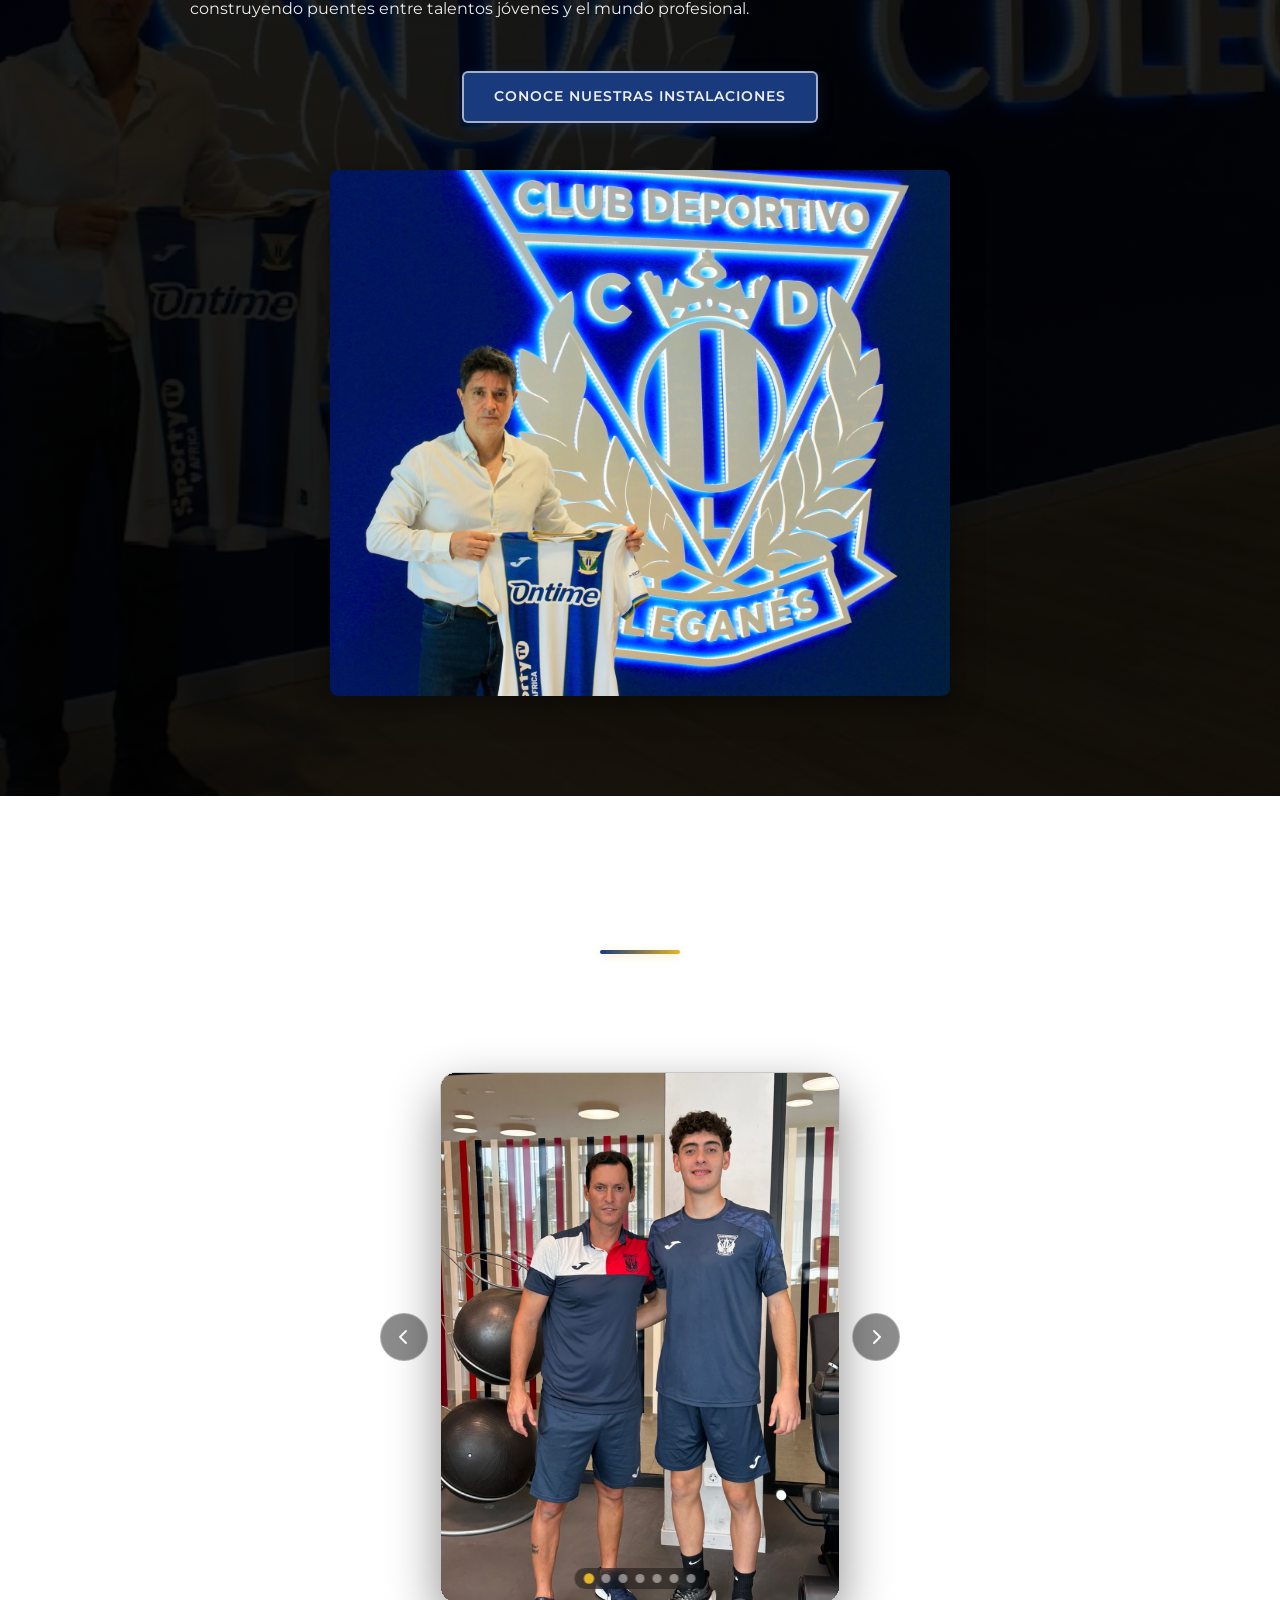
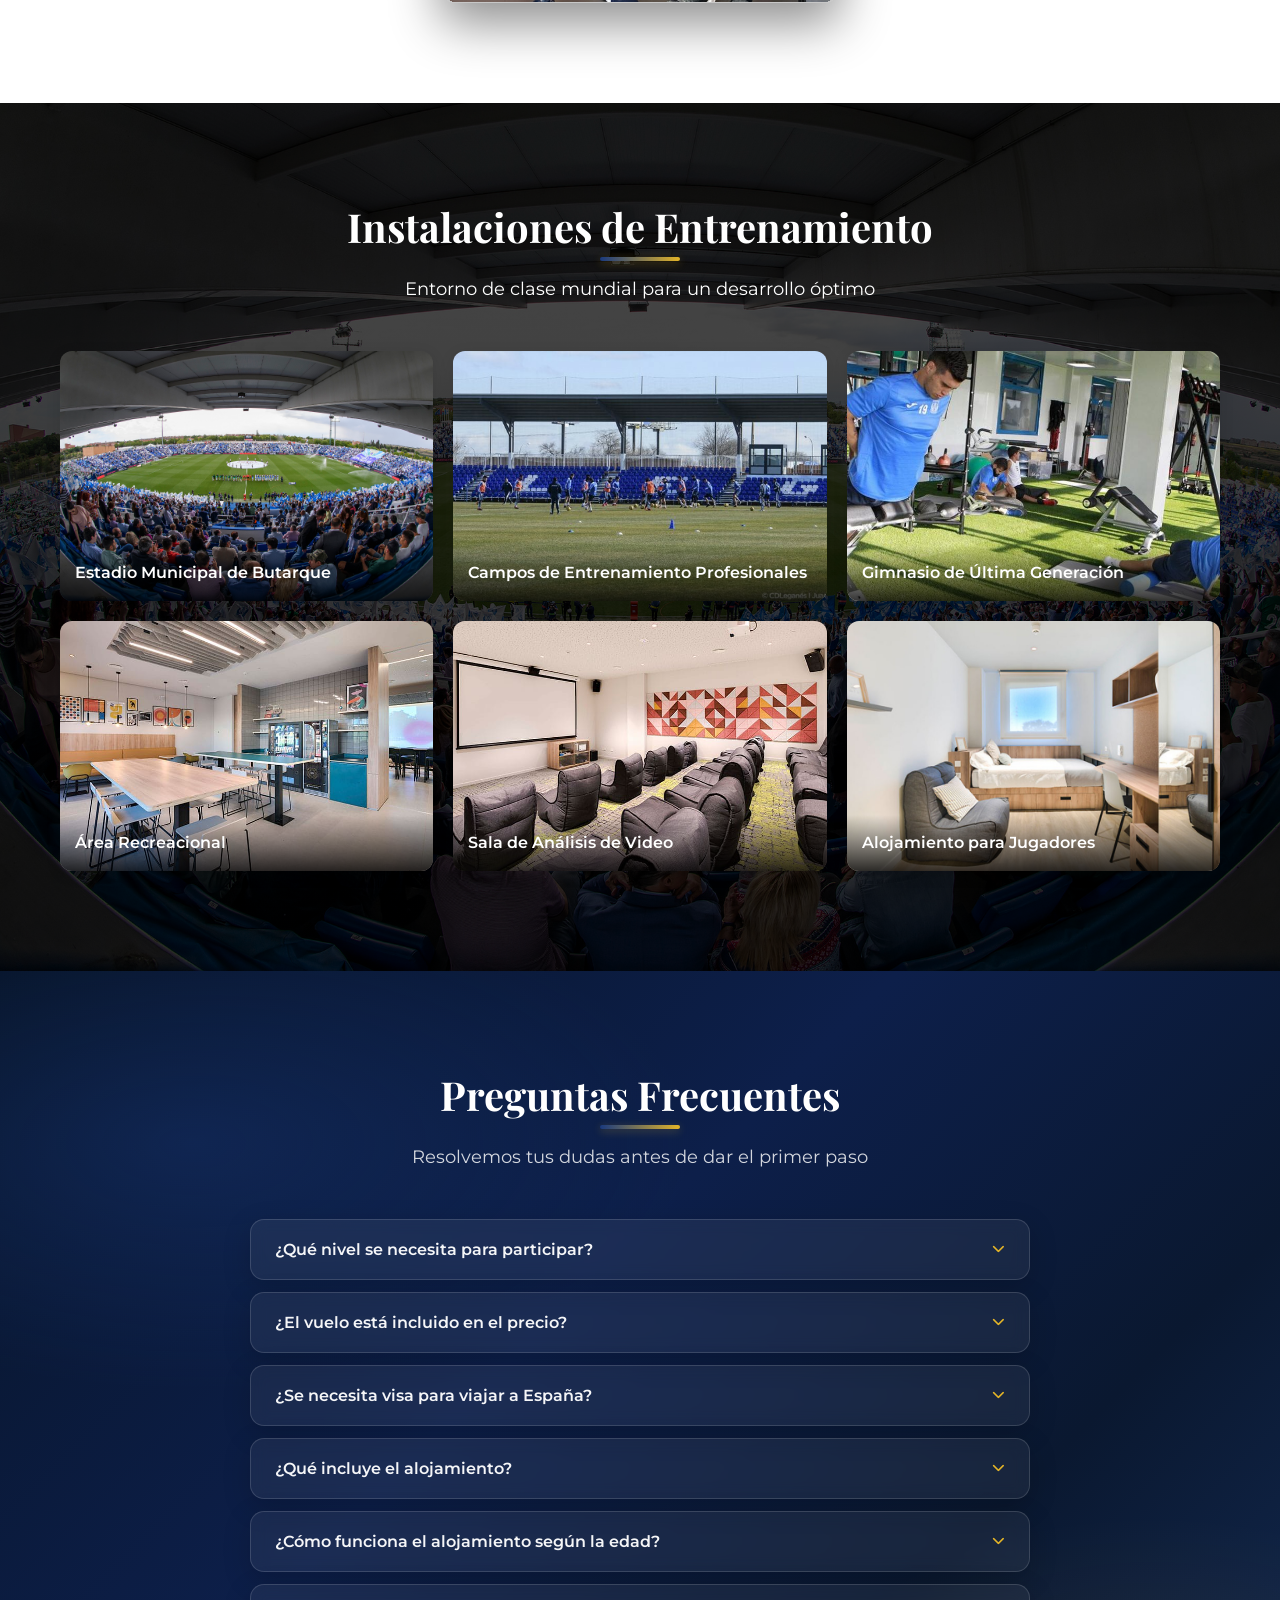
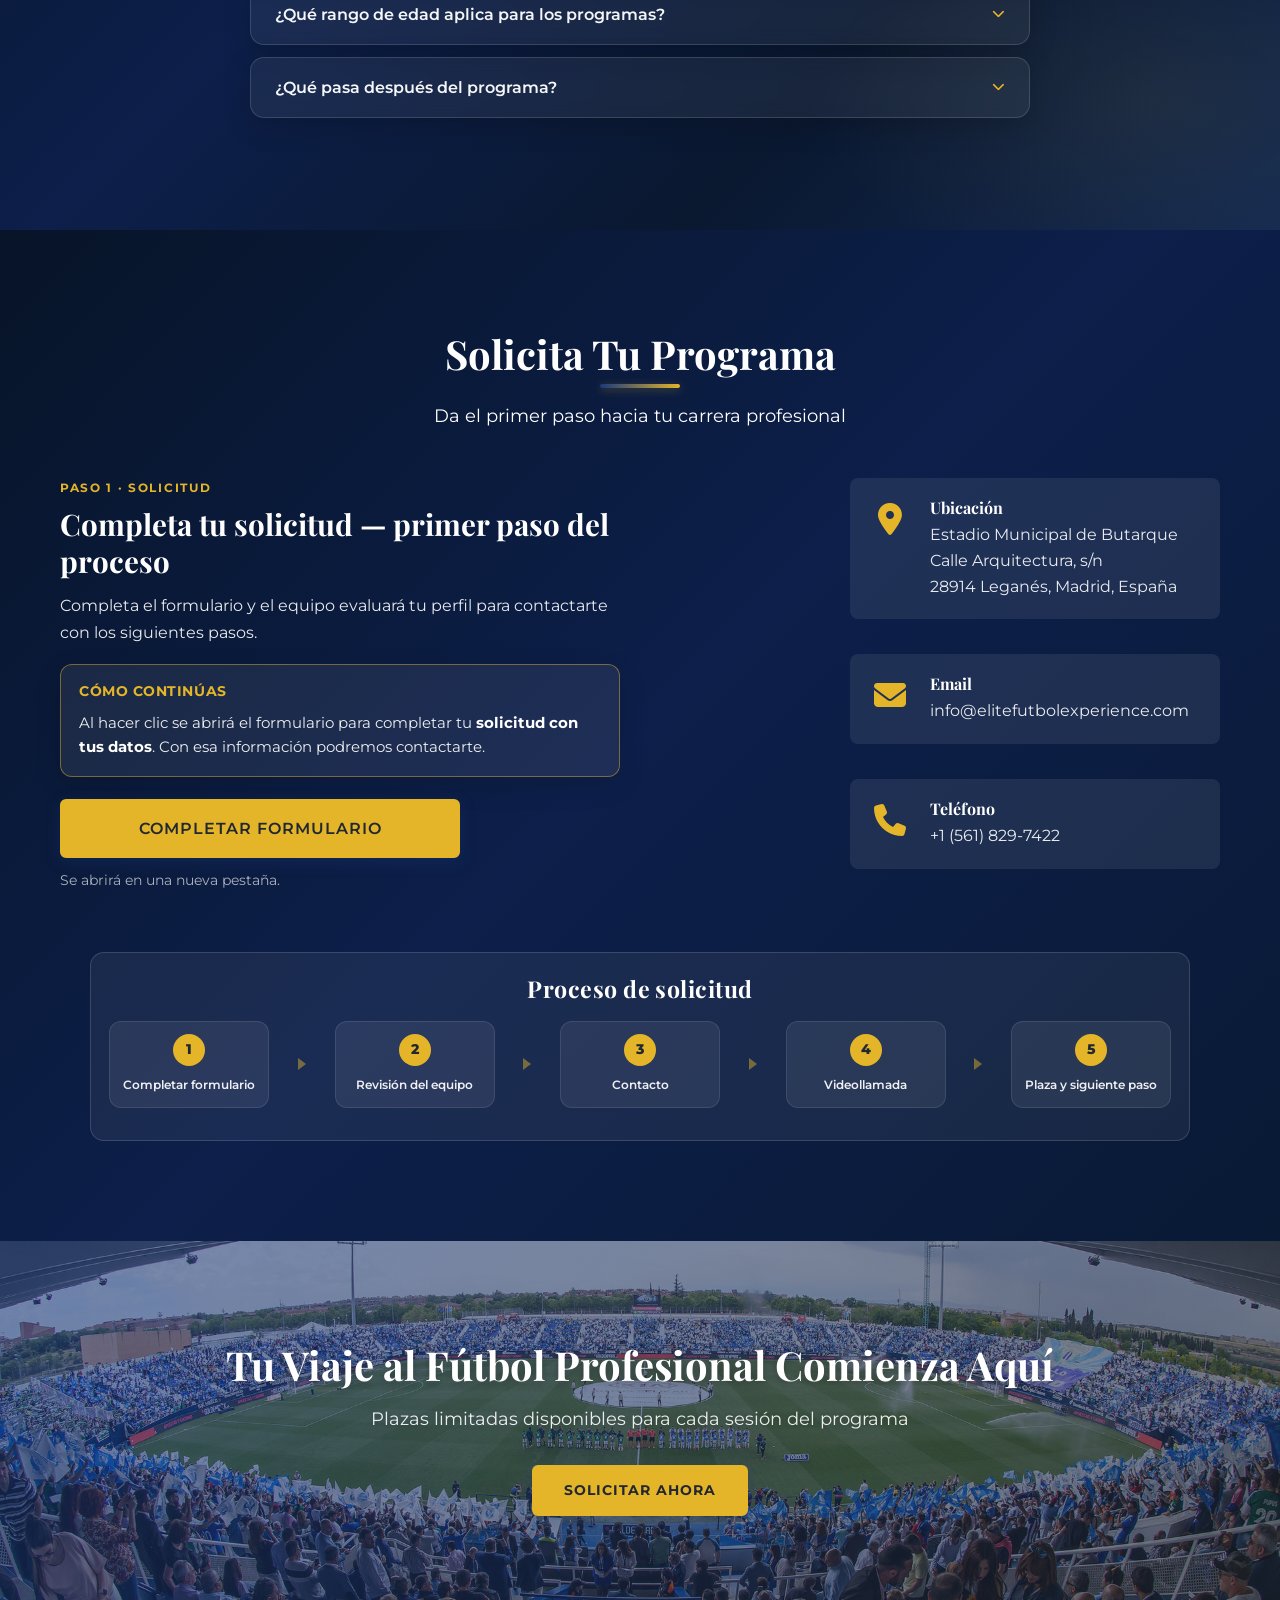
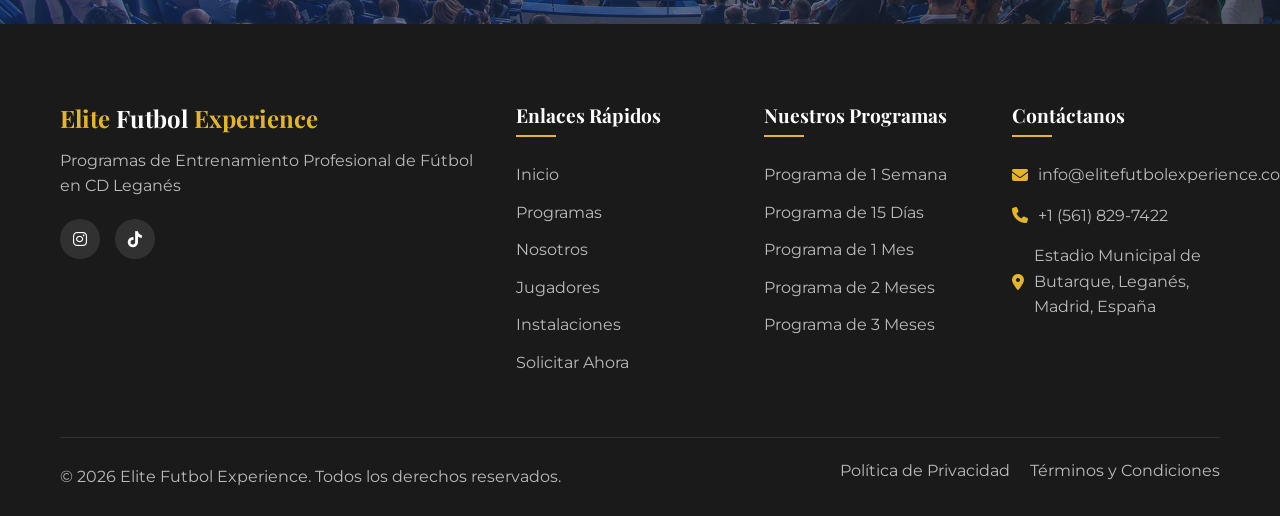
==== commit 85c5a6db: "Refresh home narrative: experience section, mobile hero/nav, programs accordion, and why-EFX. Adds e" ====
--- a/index.html
+++ b/index.html
@@ -8,10 +8,10 @@
     <link rel="preload" as="image" href="images/stadium-background-new.jpg" fetchpriority="high">
     <link rel="preconnect" href="https://fonts.googleapis.com">
     <link rel="preconnect" href="https://fonts.gstatic.com" crossorigin>
-    <link href="https://fonts.googleapis.com/css2?family=Montserrat:wght@300;400;600;700&family=Playfair+Display:ital,wght@0,500;0,600;0,700;1,600;1,700&display=swap" rel="stylesheet">
+    <link href="https://fonts.googleapis.com/css2?family=Barlow+Condensed:wght@600;700;800&family=Montserrat:wght@300;400;600;700&family=Playfair+Display:ital,wght@0,500;0,600;0,700;1,600;1,700&display=swap" rel="stylesheet">
     <link rel="stylesheet" href="https://cdnjs.cloudflare.com/ajax/libs/font-awesome/6.4.0/css/all.min.css" integrity="sha512-iecdLmaskl7CVkqkXNQ/ZH/XLlvWZOJyj7Yy7tcenmpD1ypASozpmT/E0iPtmFIB46ZmdtAc9eNBvH0H/ZpiBw==" crossorigin="anonymous" referrerpolicy="no-referrer" />
 </head>
-<body>
+<body class="page-home">
     <header class="main-header">
         <div class="container">
             <div class="logo-language-wrapper">
@@ -28,8 +28,9 @@
                         <span>EN</span>
                     </a>
                 </div>
-                <div class="mobile-menu-toggle">
-                    <i class="fas fa-bars"></i>
+                <button type="button" class="lang-toggle" aria-label="Cambiar idioma">ES</button>
+                <div class="mobile-menu-toggle" role="button" tabindex="0" aria-label="Abrir menú" aria-controls="mobileMenu" aria-expanded="false">
+                    <i class="fas fa-bars" aria-hidden="true"></i>
                 </div>
             </div>
             <nav class="main-nav">
@@ -46,6 +47,25 @@
         </div>
     </header>
 
+    <!-- Menú fullscreen (solo mobile) -->
+    <div id="mobileMenu" class="mobile-menu" aria-hidden="true">
+        <button class="mobile-menu__close" type="button" aria-label="Cerrar menú">
+            <i class="fas fa-times" aria-hidden="true"></i>
+        </button>
+        <nav class="mobile-menu__nav" aria-label="Menú principal">
+            <a href="#experience" data-i18n="menu_experience">La Experiencia</a>
+            <a href="#programs" data-i18n="nav_programs">Programas</a>
+            <a href="#testimonials" data-i18n="nav_testimonials">Jugadores</a>
+            <a href="#facilities" data-i18n="nav_facilities">Instalaciones</a>
+        </nav>
+        <a href="https://tally.so/r/RGaY1P" target="_blank" rel="noopener noreferrer" class="mobile-menu__cta" data-i18n="menu_cta">Solicitar evaluación</a>
+        <div class="mobile-menu__lang" aria-label="Idioma">
+            <a href="#" class="language-option" data-lang="es">ES</a>
+            <span class="mobile-menu__lang-sep" aria-hidden="true">/</span>
+            <a href="#" class="language-option" data-lang="en">EN</a>
+        </div>
+    </div>
+
     <section id="home" class="hero">
         <div class="hero__media" aria-hidden="true">
             <img class="hero__img" src="images/stadium-background-new.jpg" alt="" width="1920" height="1080" fetchpriority="high" decoding="async">
@@ -54,13 +74,16 @@
         </div>
         <div class="container">
             <div class="hero-content">
-                <h1 class="hero-title" data-i18n="hero_title" style="--i:0">Entrena en <span class="hero-title-accent">Madrid</span> <span class="hero-title-sep" aria-hidden="true">·</span> Vive el <span class="hero-title-accent">fútbol</span> español</h1>
-                <p class="hero-subtitle" data-i18n="hero_subtitle" style="--i:1">Programas de entrenamiento de élite en CD Leganés en Madrid, España</p>
-                <div class="hero-actions" style="--i:2">
-                    <a href="#contact" class="btn hero-cta-meeting" data-i18n="hero_cta_meeting">Solicitar reunión</a>
+                <span class="hero-eyebrow" data-i18n="hero_eyebrow" style="--i:0">Madrid · C.D. Leganés</span>
+                <h1 class="hero-title" data-i18n="hero_title" style="--i:0">ENTRENA COMO UN PROFESIONAL EN <span class="hero-accent">ESPAÑA</span></h1>
+                <p class="hero-subtitle" data-i18n="hero_subtitle" style="--i:1">Vive el fútbol español desde dentro.</p>
+                <p class="hero-desc" data-i18n="hero_desc" style="--i:2">Programas de 1 semana a 3 meses en Madrid para jugadores de 16 a 23 años.</p>
+                <div class="hero-actions" style="--i:3">
+                    <a href="#experience" class="btn hero-cta-meeting" data-i18n="hero_cta_experience">Conocer la experiencia</a>
                     <a href="#programs" class="btn hero-cta-secondary" data-i18n="hero_cta_programs">Ver programas</a>
                 </div>
-                <ul class="hero-chips" style="--i:3" aria-label="Puntos clave del programa">
+                <p class="hero-meta" data-i18n="hero_meta" style="--i:4">16–23 años · Madrid · <span class="nowrap">1 semana—3 meses</span></p>
+                <ul class="hero-chips" style="--i:4" aria-label="Puntos clave del programa">
                     <li><i class="fas fa-shield-halved" aria-hidden="true"></i> <span data-i18n="hero_chip1">Club profesional de España</span></li>
                     <li><i class="fas fa-certificate" aria-hidden="true"></i> <span data-i18n="hero_chip2">Entrenadores con licencia UEFA</span></li>
                     <li><i class="fas fa-users" aria-hidden="true"></i> <span data-i18n="hero_chip3">Jugadores de 16 a 23 años</span></li>
@@ -218,11 +241,84 @@
     </section>
     -->
 
+    <!-- La Experiencia (Hero → Experiencia → Programas) -->
+    <section id="experience" class="experience" aria-labelledby="experience-intro-title">
+        <!-- Bloque 1 · Introducción -->
+        <div class="exp-intro">
+            <div class="exp-container exp-intro__inner">
+                <div class="exp-intro__content">
+                    <span class="exp-eyebrow" data-i18n="exp_eyebrow">La Experiencia</span>
+                    <h2 id="experience-intro-title" class="exp-intro__title" data-i18n="exp_intro_title">Vive el fútbol <span class="exp-accent">español</span> desde dentro.</h2>
+                    <div class="exp-intro__text">
+                        <p data-i18n="exp_intro_p1">Elite Fútbol Experience permite a jugadores internacionales vivir una experiencia de formación en Madrid dentro del entorno del C.D. Leganés.</p>
+                        <p data-i18n="exp_intro_p2">Durante tu estancia entrenas, te desarrollas y conoces desde dentro la exigencia y metodología de un entorno de fútbol profesional.</p>
+                    </div>
+                </div>
+                <figure class="exp-intro__media">
+                    <img src="images/IMG_4915.jpg" width="1206" height="1502" loading="lazy" decoding="async" alt="Grupo de jugadores de Elite Fútbol Experience con la equipación del C.D. Leganés en el campo">
+                </figure>
+            </div>
+        </div>
+
+        <!-- Bloque 2 · 01 Entrena -->
+        <article class="exp-chapter exp-chapter--dark exp-chapter--media-left exp-chapter--entrena">
+            <div class="exp-container exp-chapter__inner">
+                <div class="exp-chapter__content">
+                    <span class="exp-chapter__num" aria-hidden="true">01</span>
+                    <h3 class="exp-chapter__title" data-i18n="exp_ch1_title">Entrena</h3>
+                    <p class="exp-chapter__text" data-i18n="exp_ch1_text">Entrena dentro de un entorno de fútbol profesional trabajando aspectos técnicos, tácticos y físicos bajo la metodología deportiva del C.D. Leganés.</p>
+                </div>
+                <figure class="exp-chapter__media">
+                    <img src="images/IMG_7361.jpg" width="1206" height="1489" loading="lazy" decoding="async" alt="Jugador realizando trabajo físico con la equipación del C.D. Leganés durante el entrenamiento">
+                </figure>
+            </div>
+        </article>
+
+        <!-- Bloque 3 · 02 Compite -->
+        <article class="exp-chapter exp-chapter--compite">
+            <div class="exp-container exp-chapter__inner">
+                <div class="exp-chapter__content">
+                    <span class="exp-chapter__num" aria-hidden="true">02</span>
+                    <h3 class="exp-chapter__title" data-i18n="exp_ch2_title">Compite</h3>
+                    <p class="exp-chapter__text" data-i18n="exp_ch2_text">Vive la dinámica competitiva del fútbol español y participa en las actividades deportivas disponibles según tu programa, categoría y calendario.</p>
+                </div>
+                <figure class="exp-chapter__media">
+                    <img src="images/IMG_5162.jpg" width="1206" height="1494" loading="lazy" decoding="async" alt="Jugador conduciendo el balón en el campo con la equipación del C.D. Leganés">
+                </figure>
+            </div>
+        </article>
+
+        <!-- Bloque 4 · 03 Sé evaluado -->
+        <article class="exp-chapter exp-chapter--dark exp-chapter--media-left exp-chapter--evaluado">
+            <div class="exp-container exp-chapter__inner">
+                <div class="exp-chapter__content">
+                    <span class="exp-chapter__num" aria-hidden="true">03</span>
+                    <h3 class="exp-chapter__title" data-i18n="exp_ch3_title">Sé evaluado</h3>
+                    <p class="exp-chapter__text" data-i18n="exp_ch3_text">Tu rendimiento y evolución son observados durante la experiencia, permitiéndote conocer mejor tu nivel dentro de un entorno de fútbol profesional.</p>
+                </div>
+                <figure class="exp-chapter__media">
+                    <img src="images/IMG_7360.jpg" width="1206" height="1503" loading="lazy" decoding="async" alt="Jugador entrenando la fuerza mientras es observado en el entorno del C.D. Leganés">
+                </figure>
+            </div>
+        </article>
+    </section>
+
+    <!-- Bloque 5 · Proyección -->
+    <section class="exp-projection" aria-labelledby="exp-projection-title">
+        <div class="exp-container exp-projection__inner">
+            <span class="exp-eyebrow" data-i18n="exp_proj_eyebrow">Proyección</span>
+            <h2 id="exp-projection-title" class="exp-projection__title" data-i18n="exp_proj_title">Descubre hasta dónde puede llegar <span class="exp-accent">tu nivel</span>.</h2>
+            <p class="exp-projection__text" data-i18n="exp_proj_p1">Elite Fútbol Experience te permite entrenar y mostrar tu rendimiento dentro de un entorno profesional.</p>
+            <p class="exp-projection__text" data-i18n="exp_proj_p2">Los jugadores que destaquen podrán generar oportunidades de seguimiento o proyección deportiva, siempre sujetas a su nivel, rendimiento y valoración deportiva.</p>
+        </div>
+    </section>
+
     <section id="programs" class="programs">
         <div class="container">
-            <div class="section-header">
-                <h2 data-i18n="programs_title">Programas de Entrenamiento</h2>
-                <p data-i18n="programs_subtitle">Entrenamiento de fútbol profesional masculino y femenino inmersivo en uno de los clubes históricos de España</p>
+            <div class="programs-lead">
+                <span class="exp-eyebrow" data-i18n="exp_programs_eyebrow">Programas</span>
+                <h2 class="programs-lead__title" data-i18n="exp_programs_title">Elige cuánto tiempo quieres <span class="exp-accent">vivirlo</span>.</h2>
+                <p class="programs-lead__text" data-i18n="exp_programs_text">Programas desde 1 semana hasta 3 meses, adaptados a tu disponibilidad y objetivos deportivos.</p>
             </div>
             
             <!-- Short-Term Programs -->
@@ -347,46 +443,47 @@
         </div>
     </section>
 
-    <section id="why-us" class="why-us">
-        <div class="container">
-            <div class="section-header">
-                <h2 data-i18n="why_us_title">Por Qué Elegir Elite Futbol Experience</h2>
-                <p data-i18n="why_us_subtitle">Tu puerta de entrada al fútbol profesional en Europa</p>
-            </div>
-            
-            <div class="features">
-                <div class="feature">
-                    <div class="feature-icon">
-                        <i class="fas fa-building"></i>
-                    </div>
-                    <h3 data-i18n="feature1_title">Entorno de Club Profesional</h3>
-                    <p data-i18n="feature1_text">Entrena en el CD Leganés, club con rica historia en el fútbol español e instalaciones profesionales.</p>
-                </div>
-                
-                <div class="feature">
-                    <div class="feature-icon">
-                        <i class="fas fa-trophy"></i>
-                    </div>
-                    <h3 data-i18n="feature2_title">Entrenamiento de Élite</h3>
-                    <p data-i18n="feature2_text">Aprende de entrenadores con licencia UEFA que han desarrollado jugadores profesionales y entienden lo que se necesita para triunfar.</p>
-                </div>
-                
-                <div class="feature">
-                    <div class="feature-icon">
-                        <i class="fas fa-eye"></i>
-                    </div>
-                    <h3 data-i18n="feature3_title">Oportunidad de Exposición</h3>
-                    <p data-i18n="feature3_text">Muestra tu talento frente a ojeadores profesionales con posibles caminos hacia pruebas y contratos.</p>
-                </div>
-                
-                <div class="feature">
-                    <div class="feature-icon">
-                        <i class="fas fa-chart-line"></i>
-                    </div>
-                    <h3 data-i18n="feature4_title">Desarrollo Basado en Datos</h3>
-                    <p data-i18n="feature4_text">Recibe análisis detallados de rendimiento y evaluaciones físicas para seguir tu mejora.</p>
-                </div>
-            </div>
+    <section id="why-us" class="why-us" aria-labelledby="why-us-title">
+        <div class="why-us__inner">
+            <header class="why-us__header">
+                <span class="why-us__eyebrow" data-i18n="why_us_eyebrow">Por qué EFX</span>
+                <h2 class="why-us__title" id="why-us-title" data-i18n="why_us_title">Una experiencia <span class="why-us__accent">completa</span>.</h2>
+                <p class="why-us__lead" data-i18n="why_us_lead">Elegir EFX es elegir un proceso con entorno profesional, metodología clara y acompañamiento en Madrid.</p>
+                <p class="why-us__meta" data-i18n="why_us_meta">Madrid · C.D. Leganés · Jugadores 16–23</p>
+                <blockquote class="why-us__quote" data-i18n="why_us_quote">No es un campamento. Es una experiencia estructurada dentro de un entorno de fútbol profesional.</blockquote>
+                <a href="https://tally.so/r/RGaY1P" target="_blank" rel="noopener noreferrer" class="why-us__cta" data-i18n="why_us_cta">Solicitar evaluación</a>
+            </header>
+
+            <ol class="why-us__reasons">
+                <li class="why-us__reason">
+                    <span class="why-us__num" aria-hidden="true">01</span>
+                    <div class="why-us__body">
+                        <h3 class="why-us__reason-title" data-i18n="why_us_r1_title">Entorno profesional</h3>
+                        <p class="why-us__reason-text" data-i18n="why_us_r1_text">Experiencia desarrollada dentro del entorno deportivo del C.D. Leganés.</p>
+                    </div>
+                </li>
+                <li class="why-us__reason">
+                    <span class="why-us__num" aria-hidden="true">02</span>
+                    <div class="why-us__body">
+                        <h3 class="why-us__reason-title" data-i18n="why_us_r2_title">Staff y metodología</h3>
+                        <p class="why-us__reason-text" data-i18n="why_us_r2_text">Trabajo bajo una metodología de fútbol profesional y entrenadores cualificados.</p>
+                    </div>
+                </li>
+                <li class="why-us__reason">
+                    <span class="why-us__num" aria-hidden="true">03</span>
+                    <div class="why-us__body">
+                        <h3 class="why-us__reason-title" data-i18n="why_us_r3_title">Acompañamiento</h3>
+                        <p class="why-us__reason-text" data-i18n="why_us_r3_text">Acompañamiento antes del viaje, durante la estancia en Madrid y a lo largo del programa.</p>
+                    </div>
+                </li>
+                <li class="why-us__reason">
+                    <span class="why-us__num" aria-hidden="true">04</span>
+                    <div class="why-us__body">
+                        <h3 class="why-us__reason-title" data-i18n="why_us_r4_title">Proyección deportiva</h3>
+                        <p class="why-us__reason-text" data-i18n="why_us_r4_text">El rendimiento del jugador puede generar oportunidades de seguimiento si su nivel deportivo destaca.</p>
+                    </div>
+                </li>
+            </ol>
         </div>
     </section>
 
--- a/styles.css
+++ b/styles.css
@@ -36,6 +36,87 @@
     --shadow-whatwe: 0 18px 45px rgba(11,31,59,.12);
 }
 
+/* =====================================================================
+   Design System — capa de tokens aditiva (inerte, mapea valores en uso).
+   Usar estos tokens en todo estilo NUEVO. No altera la apariencia actual.
+   ===================================================================== */
+:root {
+    /* Fondos oscuros */
+    --color-bg-primary: #071428;
+    --color-bg-secondary: #0D1F4A;
+    --color-bg-tertiary: #0A1830;
+    --color-navy: #0B1F3B;
+    --color-surface: #0F2A52;
+
+    /* Fondos claros */
+    --color-surface-light: #F7F9FC;
+    --color-off-white: #F8F9FA;
+
+    /* Marca (accent / CTA) */
+    --color-brand: #1A3A7E;
+    --color-brand-hover: #204892;
+
+    /* Texto */
+    --color-white: #FFFFFF;
+    --color-text-primary: #0E1726;
+    --color-text-secondary: #51607A;
+    --color-text-on-dark: rgba(255, 255, 255, 0.90);
+
+    /* Bordes */
+    --color-border: rgba(15, 42, 82, 0.12);
+    --color-border-on-dark: rgba(255, 255, 255, 0.14);
+
+    /* Acento dorado (legacy) */
+    --color-accent-gold: #E4B528;
+    --color-accent-gold-hover: #F1C84B;
+
+    /* Estados */
+    --color-danger: #D63031;
+    --color-success: #28A745;
+
+    /* Tipografía */
+    --font-display: 'Playfair Display', Georgia, serif;
+    --font-body: 'Montserrat', system-ui, sans-serif;
+
+    /* Escala tipográfica (fluida) */
+    --fs-hero: clamp(2.6rem, 1rem + 6vw, 5.4rem);
+    --fs-h2: clamp(2rem, 1.1rem + 3.2vw, 3.6rem);
+    --fs-h3: clamp(1.375rem, 1rem + 1.4vw, 2rem);
+    --fs-body: clamp(1rem, 0.96rem + 0.25vw, 1.125rem);
+    --fs-small: clamp(0.8125rem, 0.78rem + 0.15vw, 0.9375rem);
+
+    /* Spacing (base 4px) */
+    --space-xs: 4px;
+    --space-sm: 8px;
+    --space-md: 16px;
+    --space-lg: 24px;
+    --space-xl: 40px;
+    --space-2xl: 64px;
+    --space-section: clamp(64px, 8vw, 128px);
+
+    /* Container */
+    --container-max: 1280px;
+    --container-pad: clamp(18px, 4vw, 48px);
+
+    /* Radios */
+    --radius-sm: 6px;
+    --radius-md: 12px;
+    --radius-lg: 20px;
+    --radius-pill: 999px;
+
+    /* Animación */
+    --ease-out: cubic-bezier(0.22, 1, 0.36, 1);
+    --dur-fast: 180ms;
+    --dur-base: 300ms;
+    --dur-slow: 500ms;
+
+    /* Breakpoints (referencia) */
+    --bp-sm: 480px;
+    --bp-md: 768px;
+    --bp-lg: 1024px;
+    --bp-xl: 1280px;
+}
+
 html {
     scroll-behavior: smooth;
     overflow-x: hidden;
@@ -1251,6 +1332,13 @@
     }
 }
 
+/* En mobile se oculta el bloque de proceso ("Te indicaremos los pasos...") */
+@media (max-width: 768px) {
+    .work__process-band {
+        display: none;
+    }
+}
+
 @media (max-width: 1120px) {
     .work__pillars {
         grid-template-columns: 1fr 1fr;
@@ -2128,109 +2216,221 @@
 }
 
 /* Why Us Section */
+/* =====================================================================
+   POR QUÉ EFX — layout editorial de confianza (sin cards / sin iconos)
+   ===================================================================== */
 .why-us {
-    padding: 100px 0;
-    background: linear-gradient(rgba(0, 0, 0, 0.7), rgba(0, 0, 0, 0.7)), url('images/IMG_8018.JPG') no-repeat center center/cover;
-    background-attachment: fixed;
-    background-size: cover;
-    background-position: center;
-    background-repeat: no-repeat;
-    color: white;
+    background: var(--color-bg-primary, #0b1f3b);
+    color: var(--color-text-on-dark, rgba(255, 255, 255, 0.9));
+    padding: var(--space-section, clamp(64px, 8vw, 128px)) 0;
     position: relative;
+}
+
+.why-us__inner {
+    width: 100%;
+    max-width: var(--container-max, 1280px);
+    margin: 0 auto;
+    padding-inline: var(--container-pad, clamp(18px, 4vw, 48px));
+    display: grid;
+    grid-template-columns: minmax(0, 0.9fr) minmax(0, 1.1fr);
+    gap: clamp(40px, 6vw, 96px);
+    align-items: start;
+}
+
+.why-us__header {
+    max-width: 28rem;
+}
+
+.why-us__lead {
+    display: none;
+    font-family: var(--font-body, 'Montserrat', system-ui, sans-serif);
+    font-size: var(--fs-body, 1rem);
+    line-height: 1.7;
+    color: var(--color-text-on-dark, rgba(255, 255, 255, 0.9));
+    margin: 28px 0 0;
+    max-width: 34ch;
+}
+
+.why-us__meta {
+    display: none;
+    font-family: var(--font-body, 'Montserrat', system-ui, sans-serif);
+    font-size: var(--fs-small, 0.8125rem);
+    font-weight: 600;
+    letter-spacing: 0.12em;
+    text-transform: uppercase;
+    color: rgba(255, 255, 255, 0.62);
+    margin: 28px 0 0;
+}
+
+.why-us__quote {
+    display: none;
+    margin: 36px 0 0;
+    padding: 0 0 0 18px;
+    border-left: 2px solid var(--color-accent-gold, #E4B528);
+    font-family: var(--font-display, 'Playfair Display', Georgia, serif);
+    font-size: clamp(1.15rem, 0.95rem + 0.7vw, 1.45rem);
+    font-style: italic;
+    line-height: 1.35;
+    color: rgba(255, 255, 255, 0.92);
+    max-width: 28ch;
+}
+
+.why-us__cta {
+    display: none;
+    margin-top: 32px;
+    width: fit-content;
+    padding: 14px 26px;
+    background: var(--color-accent-gold, #E4B528);
+    color: #0b1f3b;
+    font-family: var(--font-body, 'Montserrat', system-ui, sans-serif);
+    font-size: 0.82rem;
+    font-weight: 700;
+    letter-spacing: 0.08em;
+    text-transform: uppercase;
+    text-decoration: none;
+    border-radius: 4px;
+    transition: background var(--dur-fast, 180ms) ease, transform var(--dur-fast, 180ms) ease;
+}
+
+.why-us__cta:hover {
+    background: var(--color-accent-gold-hover, #F1C84B);
+    transform: translateY(-1px);
+    color: #0b1f3b;
+}
+
+@media (min-width: 901px) {
+    .why-us__lead,
+    .why-us__meta,
+    .why-us__quote {
+        display: block;
+    }
+
+    .why-us__cta {
+        display: inline-flex;
+        align-items: center;
+    }
+}
+
+.why-us__eyebrow {
+    display: inline-flex;
+    align-items: center;
+    gap: 12px;
+    font-family: var(--font-body, 'Montserrat', system-ui, sans-serif);
+    font-size: var(--fs-small, 0.8125rem);
+    font-weight: 700;
+    letter-spacing: 0.18em;
+    text-transform: uppercase;
+    color: var(--color-accent-gold, #E4B528);
+}
+
+.why-us__eyebrow::before {
+    content: "";
+    width: 34px;
+    height: 2px;
+    background: var(--color-accent-gold, #E4B528);
+    flex: none;
+}
+
+.why-us__title {
+    font-family: var(--font-display, 'Playfair Display', Georgia, serif);
+    font-size: var(--fs-h2, clamp(2rem, 1.1rem + 3.2vw, 3.6rem));
+    line-height: 1.05;
+    letter-spacing: -0.01em;
+    text-transform: uppercase;
+    color: #fff;
+    margin: var(--space-lg, 24px) 0 0;
+    max-width: 14ch;
+}
+
+.why-us__accent {
+    color: var(--color-accent-gold, #E4B528);
+    font-style: italic;
+}
+
+.why-us__reasons {
+    list-style: none;
+    margin: 0;
+    padding: 0;
+    border-top: 1px solid var(--color-border-on-dark, rgba(255, 255, 255, 0.14));
+}
+
+.why-us__reason {
+    display: grid;
+    grid-template-columns: auto 1fr;
+    gap: clamp(16px, 2.5vw, 28px);
+    align-items: start;
+    padding: clamp(22px, 3vw, 32px) 0;
+    border-bottom: 1px solid var(--color-border-on-dark, rgba(255, 255, 255, 0.14));
+}
+
+.why-us__num {
+    font-family: var(--font-display, 'Playfair Display', Georgia, serif);
+    font-size: clamp(2.4rem, 4vw, 3.4rem);
+    font-weight: 700;
+    font-style: italic;
+    line-height: 1;
+    color: var(--color-accent-gold, #E4B528);
+    min-width: 2.2ch;
+}
+
+.why-us__reason-title {
+    font-family: var(--font-display, 'Playfair Display', Georgia, serif);
+    font-size: clamp(1.25rem, 0.95rem + 1vw, 1.75rem);
+    font-weight: 700;
+    line-height: 1.15;
+    letter-spacing: 0.01em;
+    text-transform: uppercase;
+    color: #fff;
+    margin: 0 0 10px;
+}
+
+.why-us__reason-text {
+    font-family: var(--font-body, 'Montserrat', system-ui, sans-serif);
+    font-size: var(--fs-body, 1rem);
+    line-height: 1.65;
+    color: var(--color-text-on-dark, rgba(255, 255, 255, 0.9));
+    margin: 0;
+    max-width: 42ch;
+}
+
+@media (max-width: 900px) {
+    .why-us__inner {
+        grid-template-columns: 1fr;
+        gap: clamp(36px, 8vw, 56px);
+    }
+
+    .why-us__header {
+        position: static;
+        top: auto;
+    }
+
+    .why-us__title {
+        max-width: 16ch;
+    }
 }
 
 @media (max-width: 768px) {
     .why-us {
-        background-attachment: scroll;
-        background-size: cover;
-        background-position: center;
-    }
-}
-
-.why-us .section-header h2 {
-    color: white;
-}
-
-.why-us .section-header p {
-    color: rgba(255, 255, 255, 0.9);
-}
-
-.features {
-    display: grid;
-    grid-template-columns: repeat(auto-fit, minmax(250px, 1fr));
-    gap: 30px;
-}
-
-.feature {
-    text-align: center;
-    padding: 40px 30px;
-    border-radius: 12px;
-    transition: all 0.4s cubic-bezier(0.175, 0.885, 0.32, 1.275);
-    border: 1px solid rgba(255, 255, 255, 0.1);
-    background-color: rgba(0, 0, 0, 0.5);
-    backdrop-filter: blur(10px);
-    position: relative;
-    overflow: hidden;
-}
-
-.feature::before {
-    content: '';
-    position: absolute;
-    top: 0;
-    left: -100%;
-    width: 100%;
-    height: 100%;
-    background: linear-gradient(90deg, transparent, rgba(228, 181, 40, 0.1), transparent);
-    transition: left 0.5s;
-}
-
-.feature:hover::before {
-    left: 100%;
-}
-
-.feature:hover {
-    box-shadow: 0 15px 35px rgba(0, 0, 0, 0.4);
-    transform: translateY(-8px);
-    border-color: var(--secondary-color);
-    background-color: rgba(0, 0, 0, 0.6);
-}
-
-.feature-icon {
-    width: 80px;
-    height: 80px;
-    background-color: var(--light-color);
-    border-radius: 50%;
-    display: flex;
-    align-items: center;
-    justify-content: center;
-    margin: 0 auto 20px;
-    color: var(--primary-color);
-    font-size: 2rem;
-    transition: all 0.3s ease;
-}
-
-.feature:hover .feature-icon {
-    background-color: var(--primary-color);
-    color: white;
-}
-
-.feature h3 {
-    font-size: 1.3rem;
-    margin-bottom: 15px;
-    color: white;
-    position: relative;
-    z-index: 1;
-}
-
-.feature p {
-    color: rgba(255, 255, 255, 0.8);
-    position: relative;
-    z-index: 1;
-}
-
-.feature-icon {
-    position: relative;
-    z-index: 1;
+        padding: 64px 0;
+    }
+
+    .why-us__reason {
+        grid-template-columns: 1fr;
+        gap: 10px;
+        padding: 28px 0;
+    }
+
+    .why-us__num {
+        font-size: clamp(2.6rem, 12vw, 3.4rem);
+    }
+
+    .why-us__reason-title {
+        font-size: clamp(1.35rem, 5.5vw, 1.7rem);
+    }
+
+    .why-us__reason-text {
+        max-width: none;
+    }
 }
 
 /* About Section */
@@ -3537,15 +3737,6 @@
         min-width: 100%;
     }
     
-    .features {
-        grid-template-columns: 1fr;
-        gap: 20px;
-    }
-    
-    .feature {
-        padding: 25px 20px;
-    }
-    
     .testimonial {
         min-width: 100%;
         padding: 25px 20px;
@@ -3572,7 +3763,6 @@
         max-width: 520px;
     }
     
-    .why-us,
     .testimonials {
         padding: 60px 0;
     }
@@ -4839,3 +5029,934 @@
         animation: none;
     }
 }
+
+/* =====================================================================
+   LA EXPERIENCIA — sección editorial deportiva
+   Narrativa: Hero → La Experiencia → Entrena → Compite → Sé evaluado
+   → Proyección → Programas. Menos interfaz, más fútbol.
+   ===================================================================== */
+.experience {
+    background: var(--color-bg-primary);
+    color: var(--color-text-on-dark);
+    font-family: var(--font-body);
+}
+
+.exp-container {
+    width: 100%;
+    max-width: var(--container-max);
+    margin: 0 auto;
+    padding-inline: var(--container-pad);
+}
+
+/* Palabra acentuada: color + cambio a cursiva serif (contraste editorial) */
+.exp-accent {
+    color: var(--color-accent-gold);
+    font-style: italic;
+}
+
+/* Eyebrow editorial (etiqueta dorada + filete corto) */
+.exp-eyebrow {
+    display: inline-flex;
+    align-items: center;
+    gap: 12px;
+    font-family: var(--font-body);
+    font-size: var(--fs-small);
+    font-weight: 700;
+    letter-spacing: 0.18em;
+    text-transform: uppercase;
+    color: var(--color-accent-gold);
+}
+
+.exp-eyebrow::before {
+    content: "";
+    width: 34px;
+    height: 2px;
+    background: var(--color-accent-gold);
+    flex: none;
+}
+
+/* ---------- Bloque 1 · Introducción ---------- */
+.exp-intro {
+    background: var(--color-bg-primary);
+    padding-block: var(--space-section);
+}
+
+.exp-intro__inner {
+    display: grid;
+    grid-template-columns: minmax(0, 45fr) minmax(0, 55fr);
+    gap: clamp(32px, 5vw, 80px);
+    align-items: center;
+}
+
+.exp-intro__content {
+    max-width: 34rem;
+}
+
+.exp-intro__title {
+    font-family: var(--font-display);
+    font-size: var(--fs-h2);
+    line-height: 1.05;
+    letter-spacing: -0.01em;
+    text-transform: uppercase;
+    color: var(--color-white);
+    margin: var(--space-lg) 0;
+}
+
+.exp-intro__text p {
+    font-size: var(--fs-body);
+    line-height: 1.7;
+    color: var(--color-text-on-dark);
+    margin: 0 0 var(--space-md);
+    max-width: 46ch;
+}
+
+.exp-intro__text p:last-child {
+    margin-bottom: 0;
+}
+
+.exp-intro__media {
+    margin: 0;
+    border-radius: var(--radius-md);
+    overflow: hidden;
+}
+
+.exp-intro__media img {
+    width: 100%;
+    height: clamp(360px, 44vw, 520px);
+    object-fit: cover;
+    object-position: center 40%;
+}
+
+/* ---------- Capítulos 01 / 02 / 03 ---------- */
+.exp-chapter {
+    padding-block: var(--space-section);
+    color: var(--color-text-on-dark);
+}
+
+/* Ritmo tonal sutil dentro del azul oscuro (todo dark, como la web) */
+.exp-chapter--entrena {
+    background: var(--color-navy);
+}
+
+.exp-chapter--compite {
+    background: var(--color-bg-primary);
+}
+
+.exp-chapter--evaluado {
+    background: var(--color-navy);
+}
+
+.exp-chapter__inner {
+    display: grid;
+    grid-template-columns: repeat(2, minmax(0, 1fr));
+    gap: clamp(32px, 5vw, 72px);
+    align-items: center;
+}
+
+/* Foto a la izquierda en desktop (contenido siempre primero en el DOM) */
+.exp-chapter--media-left .exp-chapter__media {
+    order: -1;
+}
+
+.exp-chapter__content {
+    max-width: 32rem;
+}
+
+.exp-chapter__num {
+    display: block;
+    font-family: var(--font-display);
+    font-size: clamp(3.5rem, 7vw, 6rem);
+    font-weight: 700;
+    font-style: italic;
+    line-height: 1;
+    color: var(--color-accent-gold);
+    margin-bottom: var(--space-xs);
+}
+
+.exp-chapter__title {
+    font-family: var(--font-display);
+    font-size: var(--fs-h2);
+    line-height: 1.05;
+    letter-spacing: -0.01em;
+    text-transform: uppercase;
+    color: var(--color-white);
+    margin: 0 0 var(--space-md);
+}
+
+.exp-chapter__text {
+    font-size: var(--fs-body);
+    line-height: 1.7;
+    color: var(--color-text-on-dark);
+    max-width: 46ch;
+    margin: 0;
+}
+
+.exp-chapter__media {
+    margin: 0;
+    border-radius: var(--radius-md);
+    overflow: hidden;
+}
+
+.exp-chapter__media img {
+    width: 100%;
+    height: clamp(360px, 42vw, 500px);
+    object-fit: cover;
+    object-position: center;
+}
+
+/* Encuadres por foto — solo crop/object-position, sin alterar la imagen */
+.exp-chapter--entrena .exp-chapter__media img {
+    object-position: center 20%;
+}
+
+.exp-chapter--compite .exp-chapter__media img {
+    object-position: center 22%;
+}
+
+.exp-chapter--evaluado .exp-chapter__media img {
+    object-position: center 20%;
+}
+
+/* ---------- Bloque 5 · Proyección ---------- */
+.exp-projection {
+    background: var(--color-bg-primary);
+    color: var(--color-white);
+    padding-block: clamp(88px, 12vw, 160px);
+    text-align: center;
+}
+
+.exp-projection__inner {
+    max-width: 900px;
+    margin: 0 auto;
+    display: flex;
+    flex-direction: column;
+    align-items: center;
+}
+
+.exp-projection .exp-eyebrow {
+    color: var(--color-accent-gold);
+}
+
+.exp-projection__title {
+    font-family: var(--font-display);
+    font-size: clamp(2.4rem, 1rem + 5vw, 4.6rem);
+    line-height: 1.03;
+    letter-spacing: -0.015em;
+    text-transform: uppercase;
+    margin: var(--space-lg) 0 var(--space-xl);
+    max-width: 16ch;
+}
+
+.exp-projection__text {
+    font-size: var(--fs-body);
+    line-height: 1.75;
+    color: var(--color-text-on-dark);
+    max-width: 62ch;
+    margin: 0 0 var(--space-md);
+}
+
+.exp-projection__text:last-child {
+    margin-bottom: 0;
+}
+
+/* ---------- Encabezado editorial de Programas (transición) ---------- */
+.programs-lead {
+    text-align: center;
+    max-width: 760px;
+    margin: 0 auto var(--space-2xl);
+    display: flex;
+    flex-direction: column;
+    align-items: center;
+}
+
+.programs-lead__title {
+    font-family: var(--font-display);
+    font-size: var(--fs-h2);
+    line-height: 1.06;
+    letter-spacing: -0.01em;
+    text-transform: uppercase;
+    color: var(--color-navy);
+    margin: var(--space-lg) 0 var(--space-md);
+}
+
+.programs-lead__text {
+    font-size: var(--fs-body);
+    line-height: 1.7;
+    color: var(--color-text-secondary);
+    max-width: 52ch;
+    margin: 0;
+}
+
+/* La sección #programs tiene fondo oscuro (estadio) → texto claro */
+.programs .programs-lead .exp-eyebrow {
+    color: var(--color-accent-gold);
+}
+
+.programs .programs-lead__title {
+    color: var(--color-white);
+    text-shadow: 0 1px 3px rgba(0, 0, 0, 0.35);
+}
+
+.programs .programs-lead__text {
+    color: rgba(255, 255, 255, 0.92);
+}
+
+/* ---------- Mobile: historia vertical (texto → foto) ---------- */
+@media (max-width: 900px) {
+    .exp-intro__inner,
+    .exp-chapter__inner {
+        grid-template-columns: 1fr;
+        gap: clamp(24px, 6vw, 40px);
+    }
+
+    /* En mobile la foto SIEMPRE va debajo del texto */
+    .exp-intro__media,
+    .exp-chapter__media,
+    .exp-chapter--media-left .exp-chapter__media {
+        order: 0;
+    }
+
+    .exp-intro__content,
+    .exp-chapter__content {
+        max-width: none;
+    }
+
+    .exp-intro__media,
+    .exp-chapter__media {
+        max-width: 460px;
+        margin-inline: auto;
+    }
+
+    .exp-intro__media img,
+    .exp-chapter__media img {
+        height: auto;
+        aspect-ratio: 4 / 5;
+    }
+}
+
+@media (max-width: 600px) {
+    .exp-intro {
+        padding-block: clamp(56px, 14vw, 80px);
+    }
+
+    .exp-chapter {
+        padding-block: clamp(56px, 14vw, 80px);
+    }
+
+    .exp-intro__media,
+    .exp-chapter__media {
+        max-width: 380px;
+    }
+
+    .exp-intro__media img,
+    .exp-chapter__media img {
+        aspect-ratio: 4 / 5;
+    }
+
+    .exp-chapter__num {
+        font-size: clamp(3rem, 16vw, 4.5rem);
+    }
+}
+
+/* Micro-interacción sutil, respetando la preferencia de movimiento */
+@media (prefers-reduced-motion: no-preference) {
+    .exp-intro__media img,
+    .exp-chapter__media img {
+        transition: transform var(--dur-slow) var(--ease-out);
+    }
+
+    .exp-intro__media:hover img,
+    .exp-chapter__media:hover img {
+        transform: scale(1.03);
+    }
+}
+
+/* =====================================================================
+   HERO — nueva descripción (copy). Aplica en desktop y mobile.
+   ===================================================================== */
+.hero-content .hero-desc {
+    font-size: clamp(0.95rem, 0.9rem + 0.4vw, 1.1rem);
+    line-height: 1.6;
+    max-width: 48ch;
+    margin: 12px auto 0;
+    color: rgba(255, 255, 255, 0.82);
+    text-shadow: 0 1px 3px rgba(0, 0, 0, 0.5);
+}
+
+/* Palabra acentuada del título (mismo criterio editorial que "La Experiencia"):
+   dorado + itálica serif. Aplica en desktop y mobile. */
+.hero-title .hero-accent {
+    color: var(--color-accent-gold);
+    font-family: var(--font-display);
+    font-style: italic;
+    font-weight: 700;
+}
+
+/* Bloquea el scroll del body mientras el menú mobile está abierto */
+body.menu-open {
+    overflow: hidden;
+}
+
+/* Elementos exclusivos del hero mobile: ocultos por defecto (desktop intacto) */
+.lang-toggle,
+.hero-eyebrow,
+.hero-meta {
+    display: none;
+}
+
+/* =====================================================================
+   HEADER MOBILE (≤992px) — barra superpuesta y transparente sobre el hero.
+   El navbar DESKTOP (>992px) no se modifica.
+   ===================================================================== */
+@media (max-width: 992px) {
+    /* Header transparente flotando sobre la fotografía del hero */
+    body > header.main-header {
+        position: fixed;
+        background: transparent;
+        -webkit-backdrop-filter: none;
+        backdrop-filter: none;
+        box-shadow: none;
+        border-bottom: none;
+        padding: 0;
+    }
+
+    /* Tras hacer scroll: navy translúcido, blur sutil, compacto */
+    body > header.main-header.scrolled {
+        background: rgba(7, 20, 40, 0.85);
+        -webkit-backdrop-filter: blur(10px);
+        backdrop-filter: blur(10px);
+        box-shadow: 0 8px 24px rgba(0, 0, 0, 0.25);
+        border-bottom: none;
+        padding: 0;
+    }
+
+    /* [ LOGO ]                                        ES EN  ☰
+       Posicionamiento absoluto y determinista (inmune a las reglas flex
+       antiguas del header). El wrapper se aplana con display:contents. */
+    body > header.main-header .container {
+        display: block !important;
+        position: relative;
+        min-height: 66px;
+        padding: 0 18px !important;
+        max-width: 100%;
+    }
+
+    body > header.main-header .logo-language-wrapper {
+        display: contents !important;
+    }
+
+    body > header.main-header .logo {
+        position: absolute !important;
+        left: 18px;
+        top: 50%;
+        transform: translateY(-50%);
+        margin: 0 !important;
+        text-align: left;
+    }
+
+    body > header.main-header .logo h1 {
+        display: flex;
+        flex-direction: row;
+        align-items: baseline;
+        gap: 0.28em;
+        font-size: 1.06rem;
+        line-height: 1;
+        white-space: nowrap;
+        margin: 0 !important;
+    }
+
+    body > header.main-header .logo h1 span:last-child {
+        display: inline;
+        margin-top: 0;
+        font-size: 1.06rem;
+    }
+
+    /* El selector doble (ES + EN con banderas) no se usa en mobile:
+       se sustituye por un único toggle que muestra el idioma activo. */
+    body > header.main-header .language-selector {
+        display: none !important;
+    }
+
+    /* Toggle de idioma único (ES o EN), a la izquierda del hamburger */
+    body > header.main-header .lang-toggle {
+        display: inline-flex !important;
+        position: absolute !important;
+        right: 54px;
+        left: auto;
+        top: 50%;
+        transform: translateY(-50%);
+        align-items: center;
+        justify-content: center;
+        min-width: 30px;
+        height: 32px;
+        padding: 0 6px;
+        background: transparent;
+        border: none;
+        color: #fff;
+        font-family: 'Montserrat', system-ui, sans-serif;
+        font-size: 0.82rem;
+        font-weight: 700;
+        letter-spacing: 0.06em;
+        cursor: pointer;
+    }
+
+    /* Hamburger en el extremo derecho */
+    body > header.main-header .mobile-menu-toggle {
+        display: inline-flex !important;
+        position: absolute !important;
+        right: 16px;
+        left: auto;
+        top: 50%;
+        transform: translateY(-50%);
+        margin: 0 !important;
+        align-items: center;
+        font-size: 1.4rem;
+        color: #fff;
+    }
+
+    /* Se usa el menú fullscreen nuevo: ocultar el nav horizontal antiguo */
+    body > header.main-header .main-nav {
+        display: none !important;
+    }
+}
+
+@media (max-width: 400px) {
+    body > header.main-header .logo h1,
+    body > header.main-header .logo h1 span:last-child {
+        font-size: 0.95rem;
+    }
+
+    body > header.main-header .container {
+        padding: 0 14px !important;
+    }
+
+    body > header.main-header .lang-toggle {
+        right: 48px;
+    }
+
+    body > header.main-header .mobile-menu-toggle {
+        right: 14px;
+    }
+}
+
+/* =====================================================================
+   MENÚ FULLSCREEN MOBILE
+   ===================================================================== */
+.mobile-menu {
+    position: fixed;
+    inset: 0;
+    z-index: 2000;
+    display: flex;
+    flex-direction: column;
+    align-items: center;
+    justify-content: center;
+    gap: 28px;
+    padding: 88px 24px 48px;
+    background: linear-gradient(160deg, #071428 0%, #0d1f4a 55%, #0a1830 100%);
+    opacity: 0;
+    visibility: hidden;
+    transform: translateY(-8px);
+    transition: opacity var(--dur-base) var(--ease-out),
+                transform var(--dur-base) var(--ease-out),
+                visibility 0s linear var(--dur-base);
+}
+
+.mobile-menu.open {
+    opacity: 1;
+    visibility: visible;
+    transform: none;
+    transition: opacity var(--dur-base) var(--ease-out),
+                transform var(--dur-base) var(--ease-out);
+}
+
+.mobile-menu__close {
+    position: absolute;
+    top: 18px;
+    right: 16px;
+    width: 44px;
+    height: 44px;
+    display: inline-flex;
+    align-items: center;
+    justify-content: center;
+    background: transparent;
+    border: none;
+    color: #fff;
+    font-size: 1.6rem;
+    cursor: pointer;
+}
+
+.mobile-menu__nav {
+    display: flex;
+    flex-direction: column;
+    align-items: center;
+    gap: 22px;
+    text-align: center;
+}
+
+.mobile-menu__nav a {
+    font-family: var(--font-display);
+    font-size: clamp(1.45rem, 6.4vw, 2rem);
+    font-weight: 700;
+    text-transform: uppercase;
+    letter-spacing: 0.01em;
+    line-height: 1.1;
+    color: #fff;
+    transition: color var(--dur-fast) var(--ease-out);
+}
+
+.mobile-menu__nav a:hover,
+.mobile-menu__nav a:focus-visible {
+    color: var(--color-accent-gold);
+}
+
+.mobile-menu__cta {
+    display: inline-flex;
+    align-items: center;
+    justify-content: center;
+    padding: 14px 30px;
+    border-radius: 999px;
+    background: var(--color-accent-gold);
+    color: #0b1f3b;
+    font-weight: 700;
+    text-transform: uppercase;
+    letter-spacing: 0.04em;
+    font-size: 0.95rem;
+}
+
+.mobile-menu__cta:hover {
+    background: #f1c84b;
+    color: #071428;
+}
+
+.mobile-menu__lang {
+    display: flex;
+    align-items: center;
+    gap: 10px;
+}
+
+.mobile-menu__lang .language-option {
+    color: rgba(255, 255, 255, 0.8);
+    font-weight: 700;
+    letter-spacing: 0.08em;
+    padding: 4px 8px;
+    border: none;
+}
+
+.mobile-menu__lang .language-option.active {
+    color: var(--color-accent-gold);
+    background: transparent;
+    border: none;
+}
+
+.mobile-menu__lang-sep {
+    color: rgba(255, 255, 255, 0.4);
+}
+
+/* El menú fullscreen nunca aparece en desktop */
+@media (min-width: 993px) {
+    .mobile-menu {
+        display: none;
+    }
+}
+
+@media (prefers-reduced-motion: reduce) {
+    .mobile-menu {
+        transition: opacity var(--dur-base) linear, visibility 0s linear var(--dur-base);
+        transform: none;
+    }
+}
+
+/* =====================================================================
+   HERO MOBILE (≤992px) — composición editorial alineada a la izquierda.
+   Desktop (>992px) permanece intacto.
+   ===================================================================== */
+@media (max-width: 992px) {
+    /* El contenido arranca en la zona media-alta del hero (~37% de la altura).
+       Se controla con el contenedor/flex, sin posiciones absolutas por elemento. */
+    .hero {
+        align-items: flex-start;
+    }
+
+    .hero .container {
+        padding-left: 20px;
+        padding-right: 20px;
+    }
+
+    .hero-content {
+        max-width: 560px;
+        margin: 0;
+        text-align: left;
+        /* .hero ya tiene padding-top:100px; restamos ese offset para reducir
+           el espacio bajo el header y subir el bloque de contenido. */
+        padding: calc(27vh - 80px) 0 40px;
+    }
+
+    /* Eyebrow contextual */
+    .hero-eyebrow {
+        display: block;
+        font-family: 'Montserrat', system-ui, sans-serif;
+        text-transform: uppercase;
+        font-size: clamp(0.7rem, 3vw, 0.8rem);
+        font-weight: 600;
+        letter-spacing: 0.16em;
+        color: rgba(255, 255, 255, 0.82);
+        margin: 0 0 14px;
+        text-shadow: 0 1px 3px rgba(0, 0, 0, 0.5);
+    }
+
+    /* Headline display deportivo condensado (solo mobile) */
+    .hero-title {
+        font-family: 'Barlow Condensed', 'Montserrat', system-ui, sans-serif;
+        font-weight: 800;
+        font-style: normal;
+        text-transform: uppercase;
+        font-size: clamp(2.7rem, 12vw, 3.6rem);
+        line-height: 0.95;
+        letter-spacing: -0.01em;
+        max-width: 14ch;
+        margin: 0 0 16px;
+    }
+
+    /* Subtítulo y descripción alineados a la izquierda */
+    .hero-content .hero-subtitle {
+        text-align: left;
+        margin: 0;
+        max-width: 34ch;
+    }
+
+    .hero-content .hero-desc {
+        text-align: left;
+        margin: 12px 0 0;
+        max-width: 40ch;
+    }
+
+    /* Acciones: una sola acción dominante + enlace secundario ligero */
+    .hero-actions {
+        flex-direction: column;
+        align-items: flex-start;
+        gap: 12px;
+        margin-top: 26px;
+    }
+
+    .hero-actions .btn {
+        flex: 0 0 auto;
+    }
+
+    .hero-cta-meeting {
+        margin: 0;
+    }
+
+    /* VER PROGRAMAS → como enlace de texto (sin caja) */
+    .hero-cta-secondary {
+        background: none !important;
+        border: none !important;
+        -webkit-backdrop-filter: none !important;
+        backdrop-filter: none !important;
+        box-shadow: none !important;
+        border-radius: 0 !important;
+        padding: 6px 2px !important;
+        min-height: 44px;
+        display: inline-flex;
+        align-items: center;
+        color: #fff;
+        letter-spacing: 0.04em;
+    }
+
+    .hero-cta-secondary::after {
+        content: "\2192" !important; /* → */
+        position: static !important;
+        inset: auto !important;
+        width: auto !important;
+        height: auto !important;
+        padding: 0 !important;
+        margin-left: 8px;
+        background: none !important;
+        -webkit-mask: none !important;
+        mask: none !important;
+        -webkit-mask-composite: unset !important;
+        mask-composite: unset !important;
+        opacity: 1 !important;
+        border-radius: 0 !important;
+        font-size: 1.1em;
+        line-height: 1;
+        transition: transform var(--dur-fast, 180ms) ease;
+    }
+
+    .hero-cta-secondary:hover {
+        background: none !important;
+        transform: none;
+        box-shadow: none;
+    }
+
+    .hero-cta-secondary:hover::after {
+        transform: translateX(3px);
+    }
+
+    /* Ocultar los tres beneficios con icono en mobile */
+    .hero-chips {
+        display: none !important;
+    }
+
+    /* Metadata editorial: preferentemente una línea; si no cabe, 2 equilibradas
+       sin cortar "1 semana—3 meses". */
+    .hero-meta {
+        display: block;
+        font-family: 'Montserrat', system-ui, sans-serif;
+        text-transform: uppercase;
+        font-size: clamp(0.58rem, 2.45vw, 0.68rem);
+        font-weight: 600;
+        letter-spacing: 0.06em;
+        color: rgba(255, 255, 255, 0.8);
+        margin: 22px 0 0;
+        max-width: none;
+        line-height: 1.5;
+        text-shadow: 0 1px 3px rgba(0, 0, 0, 0.5);
+    }
+
+    /* Evita el corte accidental dentro de "1 semana—3 meses" */
+    .hero-meta .nowrap {
+        white-space: nowrap;
+    }
+}
+
+@media (max-width: 400px) {
+    .hero-title {
+        font-size: clamp(2.5rem, 12.5vw, 3.1rem);
+    }
+}
+
+/* =====================================================================
+   PROGRAMAS — Accordion de selección única SOLO en mobile (≤768px).
+   El botón .program-toggle se inyecta por JS y permanece oculto en desktop,
+   por lo que el diseño desktop no se altera.
+   ===================================================================== */
+.program-toggle {
+    display: none;
+}
+
+@media (max-width: 768px) {
+    /* Cada tarjeta funciona como un item del accordion */
+    .programs .program-card {
+        height: auto !important;
+        overflow: hidden;
+    }
+
+    .programs .program-card:hover {
+        transform: none;
+        box-shadow: 0 4px 24px rgba(0, 0, 0, 0.2);
+        border-color: rgba(255, 255, 255, 0.18);
+    }
+
+    /* Header tocable: duración (título) + precio + icono +/- */
+    .program-toggle {
+        display: flex;
+        align-items: center;
+        justify-content: space-between;
+        gap: 14px;
+        width: 100%;
+        padding: 18px 16px;
+        background: transparent;
+        border: none;
+        margin: 0;
+        cursor: pointer;
+        text-align: left;
+        font-family: inherit;
+        -webkit-tap-highlight-color: transparent;
+    }
+
+    .program-toggle__text {
+        display: flex;
+        flex-direction: column;
+        gap: 2px;
+        min-width: 0;
+    }
+
+    .program-toggle__title {
+        font-size: 1.05rem;
+        font-weight: 700;
+        color: #fff;
+        line-height: 1.25;
+    }
+
+    .program-toggle__price {
+        font-size: 1.15rem;
+        font-weight: 700;
+        color: var(--secondary-color);
+        line-height: 1.1;
+    }
+
+    /* Icono circular +/- */
+    .program-toggle__icon {
+        position: relative;
+        flex: 0 0 28px;
+        width: 28px;
+        height: 28px;
+        border-radius: 50%;
+        background: rgba(255, 255, 255, 0.14);
+        border: 1px solid rgba(255, 255, 255, 0.4);
+    }
+
+    .program-toggle__icon::before,
+    .program-toggle__icon::after {
+        content: "";
+        position: absolute;
+        top: 50%;
+        left: 50%;
+        width: 12px;
+        height: 2px;
+        background: #fff;
+        transform: translate(-50%, -50%);
+        transition: opacity 0.25s ease, transform 0.25s ease;
+    }
+
+    .program-toggle__icon::after {
+        transform: translate(-50%, -50%) rotate(90deg);
+    }
+
+    /* Abierto: se oculta la barra vertical → queda un "-" */
+    .program-toggle[aria-expanded="true"] .program-toggle__icon::after {
+        opacity: 0;
+        transform: translate(-50%, -50%) rotate(0deg);
+    }
+
+    /* Panel colapsable */
+    .programs .program-card .program-content {
+        max-height: 0;
+        overflow: hidden;
+        opacity: 0;
+        padding-top: 0;
+        padding-bottom: 0;
+        transition: max-height 0.35s ease, opacity 0.3s ease,
+            padding-top 0.35s ease, padding-bottom 0.35s ease;
+    }
+
+    .programs .program-card.is-open .program-content {
+        opacity: 1;
+        padding-top: 4px;
+        padding-bottom: 20px;
+    }
+
+    /* El título y el precio ya se muestran en el header: se evita duplicarlos */
+    .programs .program-card .program-content h3,
+    .programs .program-card .program-content .price {
+        display: none;
+    }
+
+    /* Featured "Más Popular": pasa a ser una cinta superior, sin solaparse
+       con el icono +/- del header */
+    .program-card.featured .featured-tag {
+        position: static;
+        transform: none;
+        display: inline-block;
+        align-self: flex-start;
+        top: auto;
+        right: auto;
+        margin: 0;
+        border-radius: 0 0 6px 0;
+        box-shadow: none;
+    }
+
+    .program-card.featured .featured-tag::after {
+        display: none;
+    }
+}
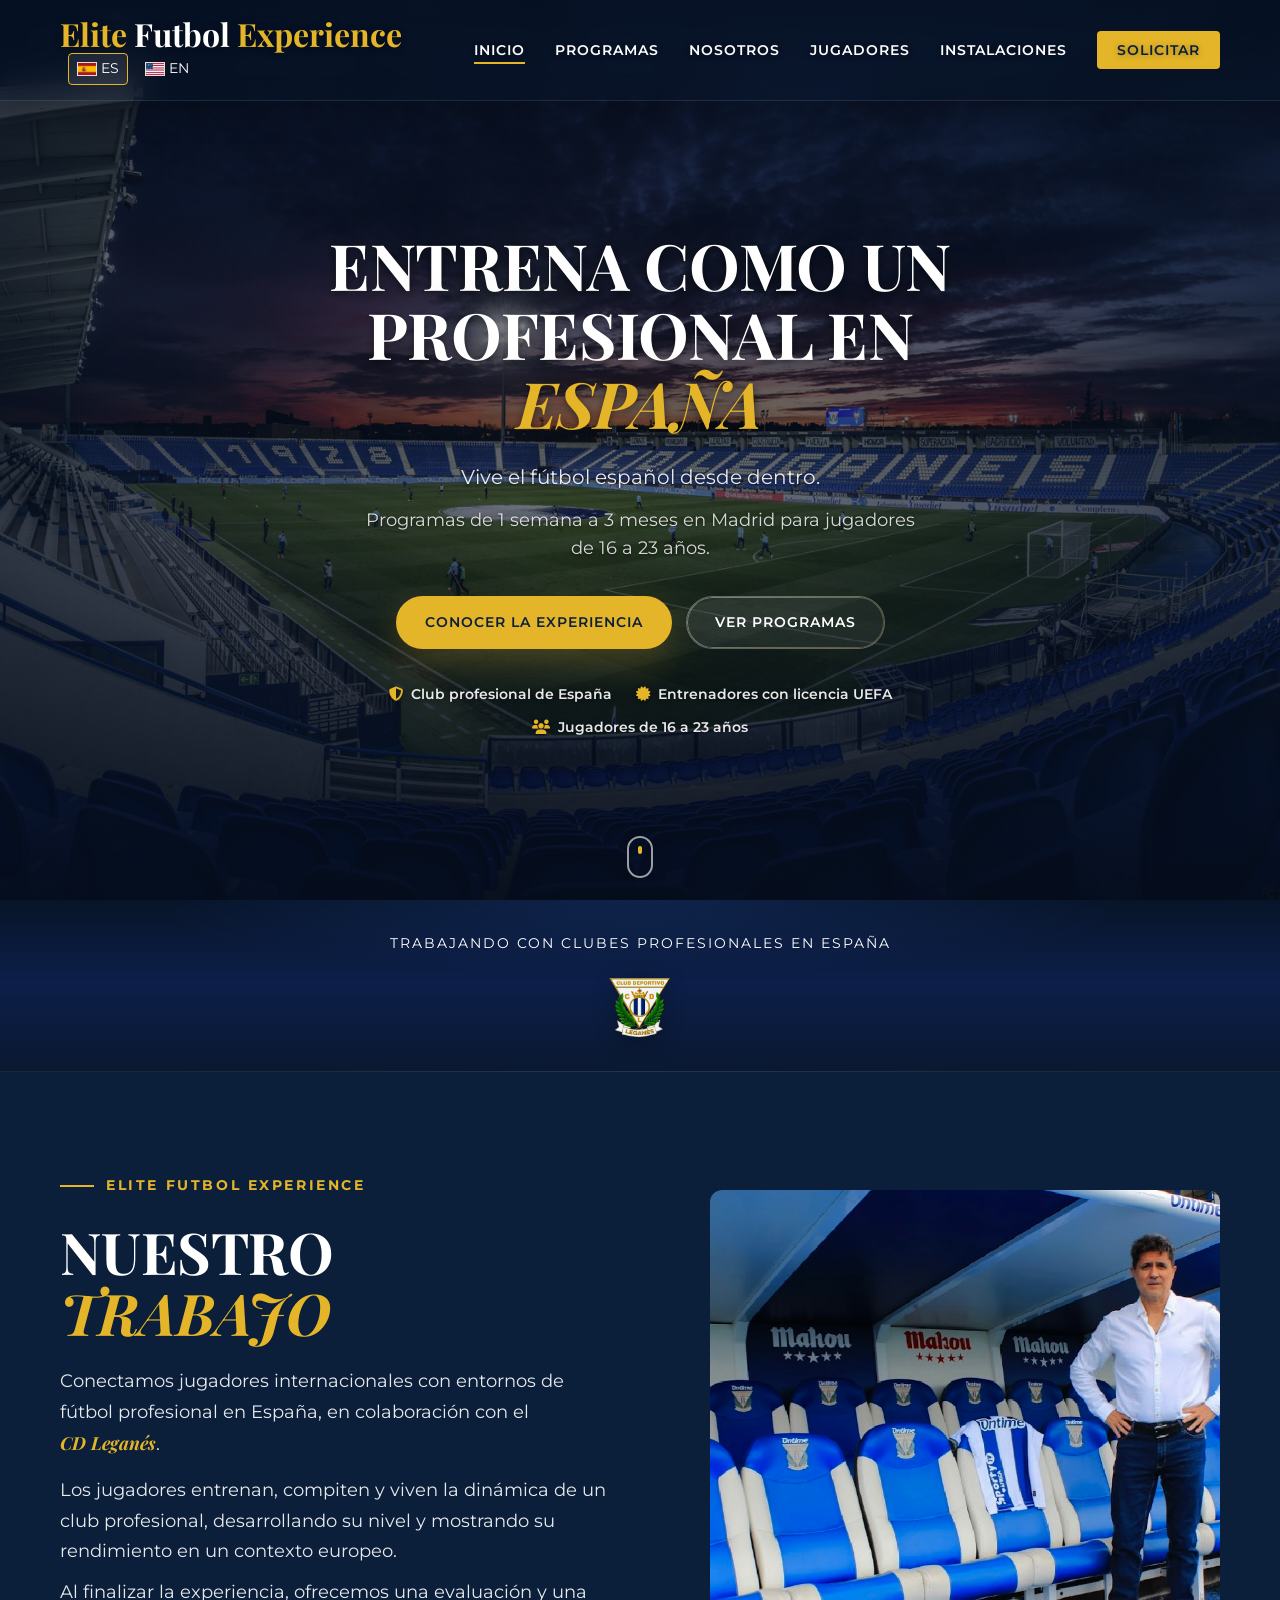
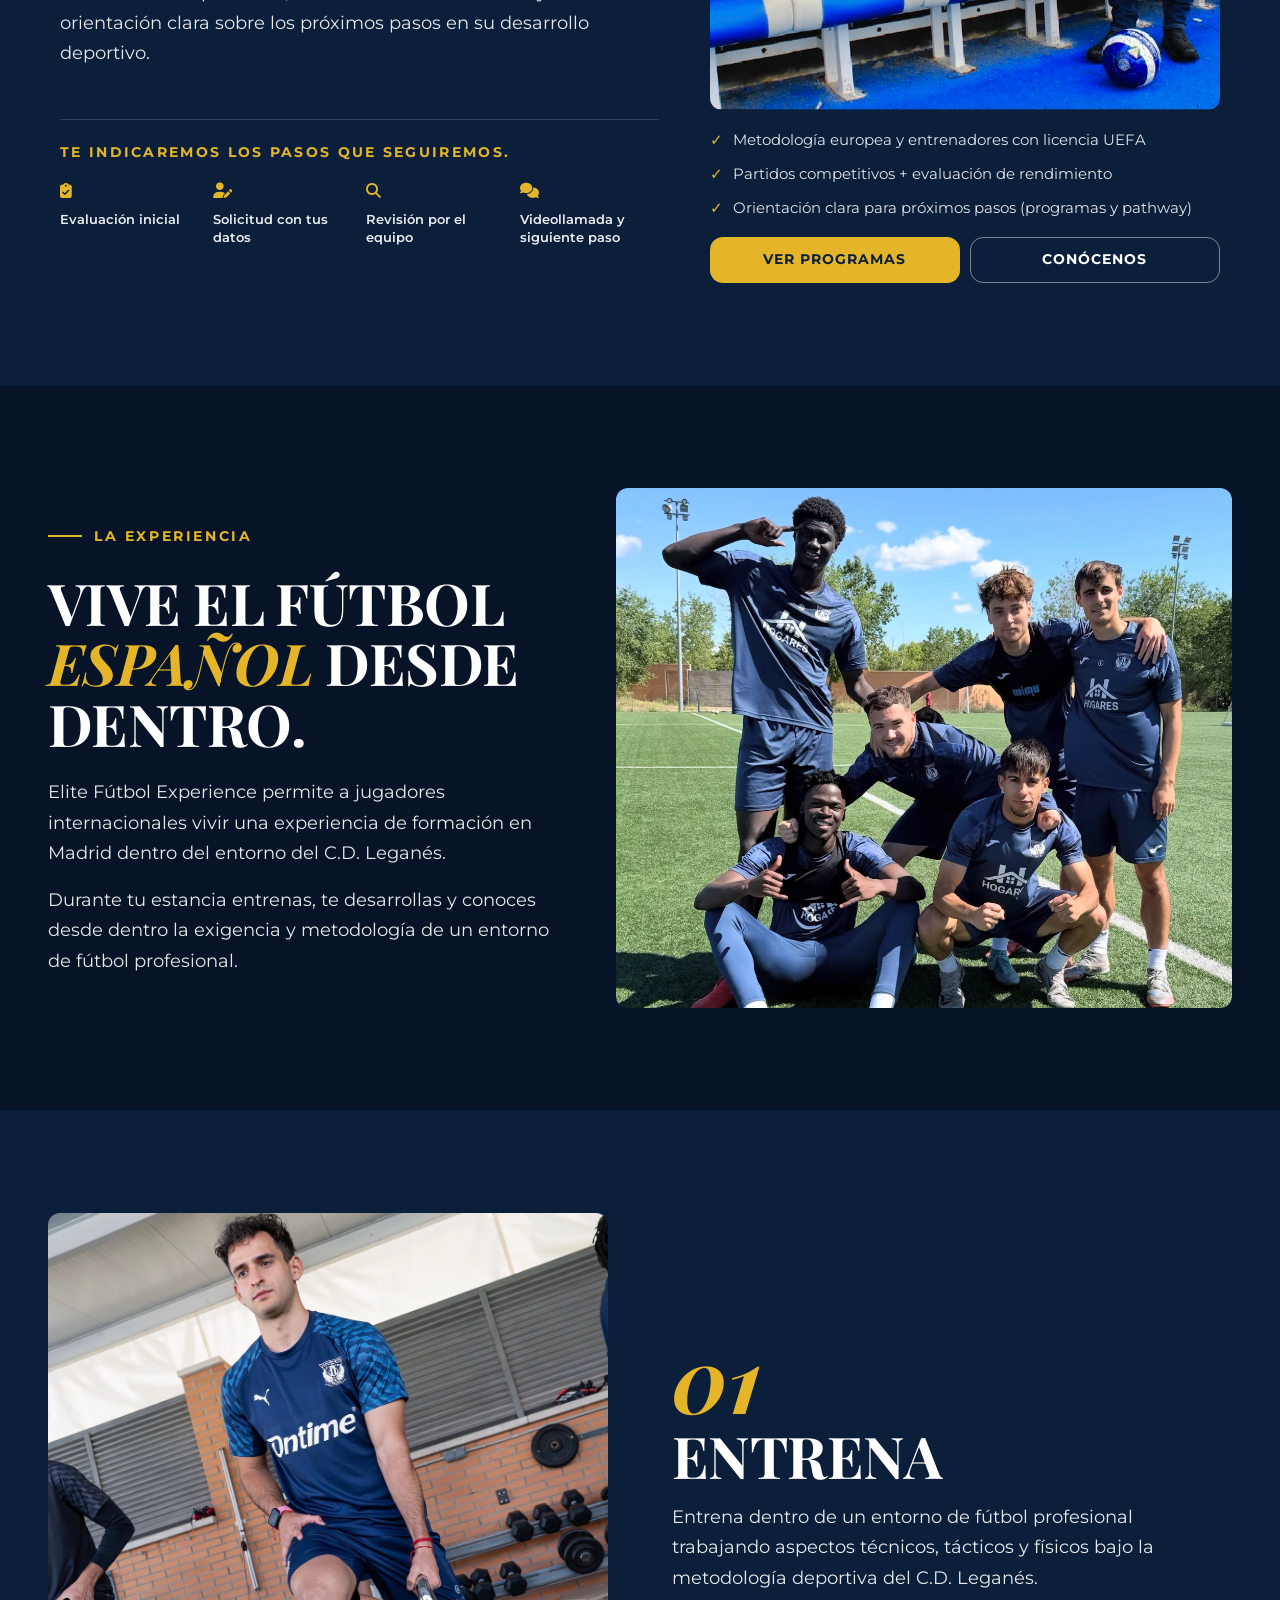
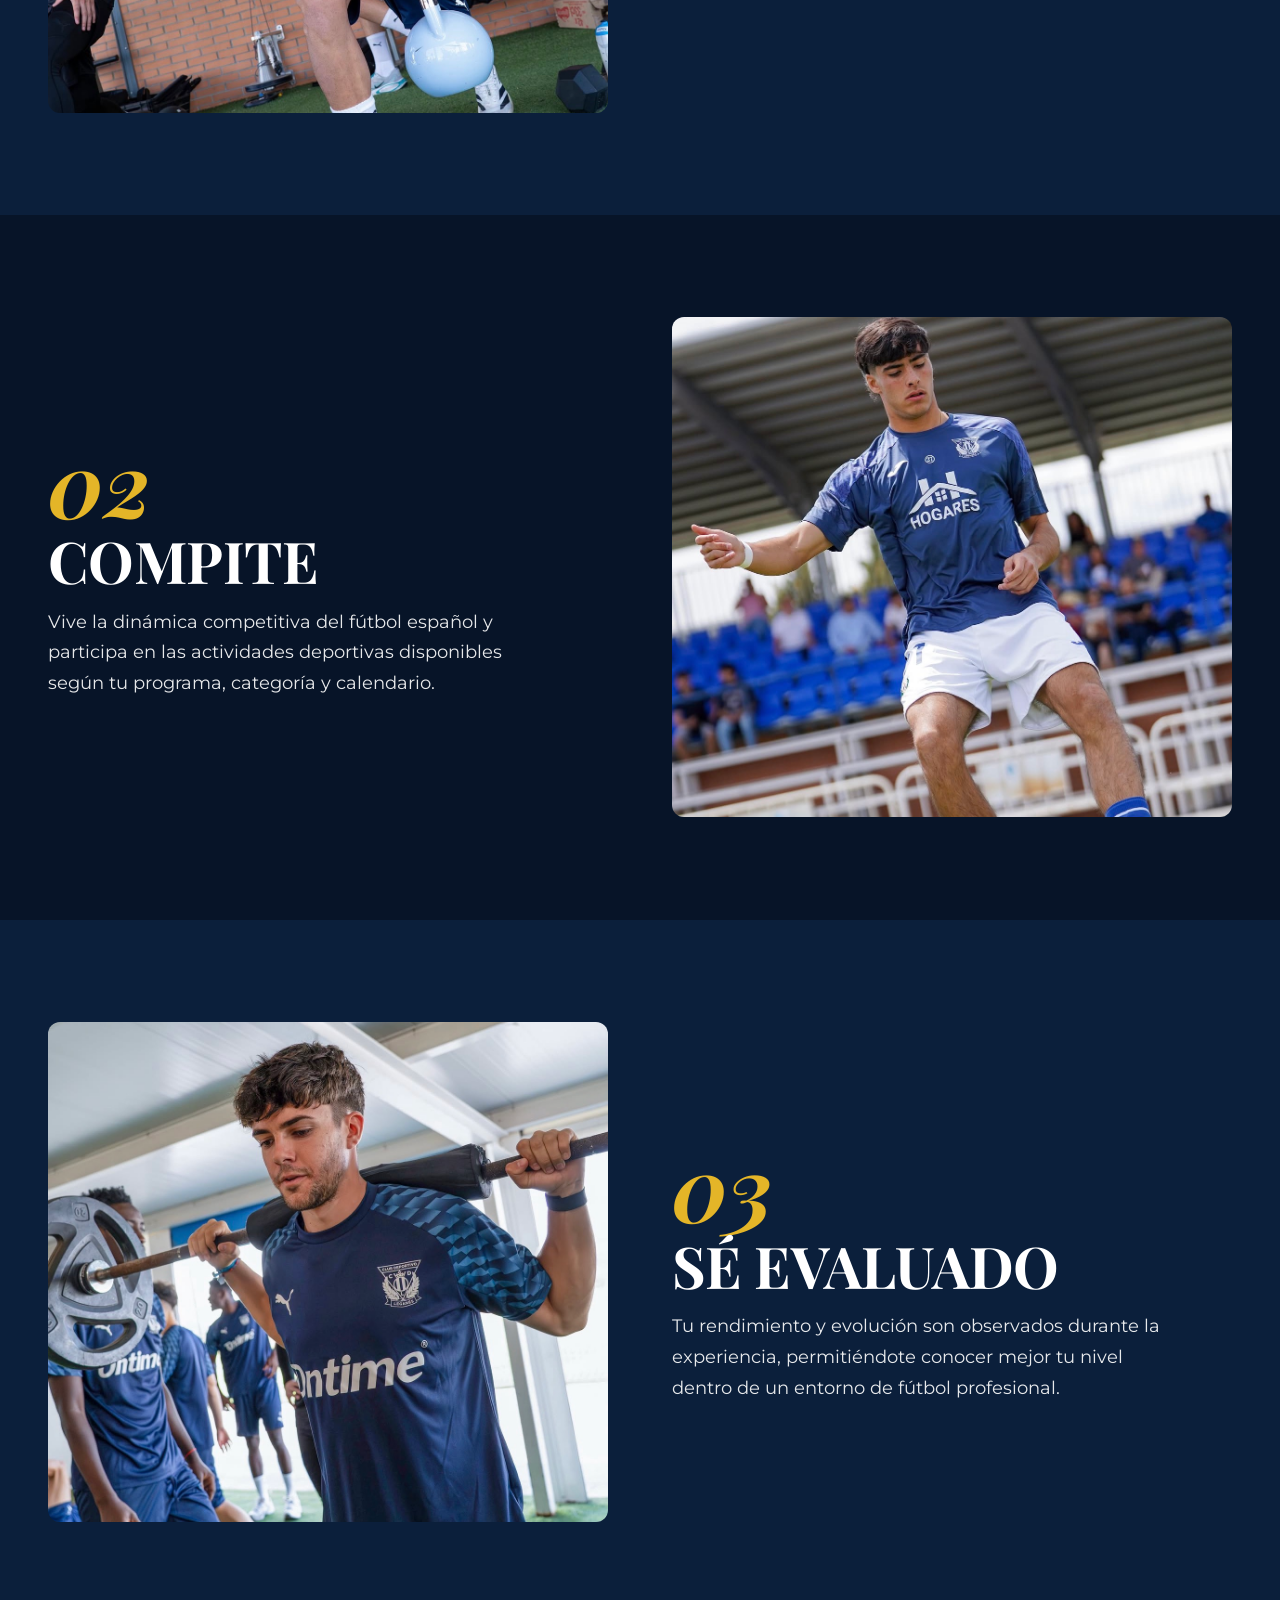
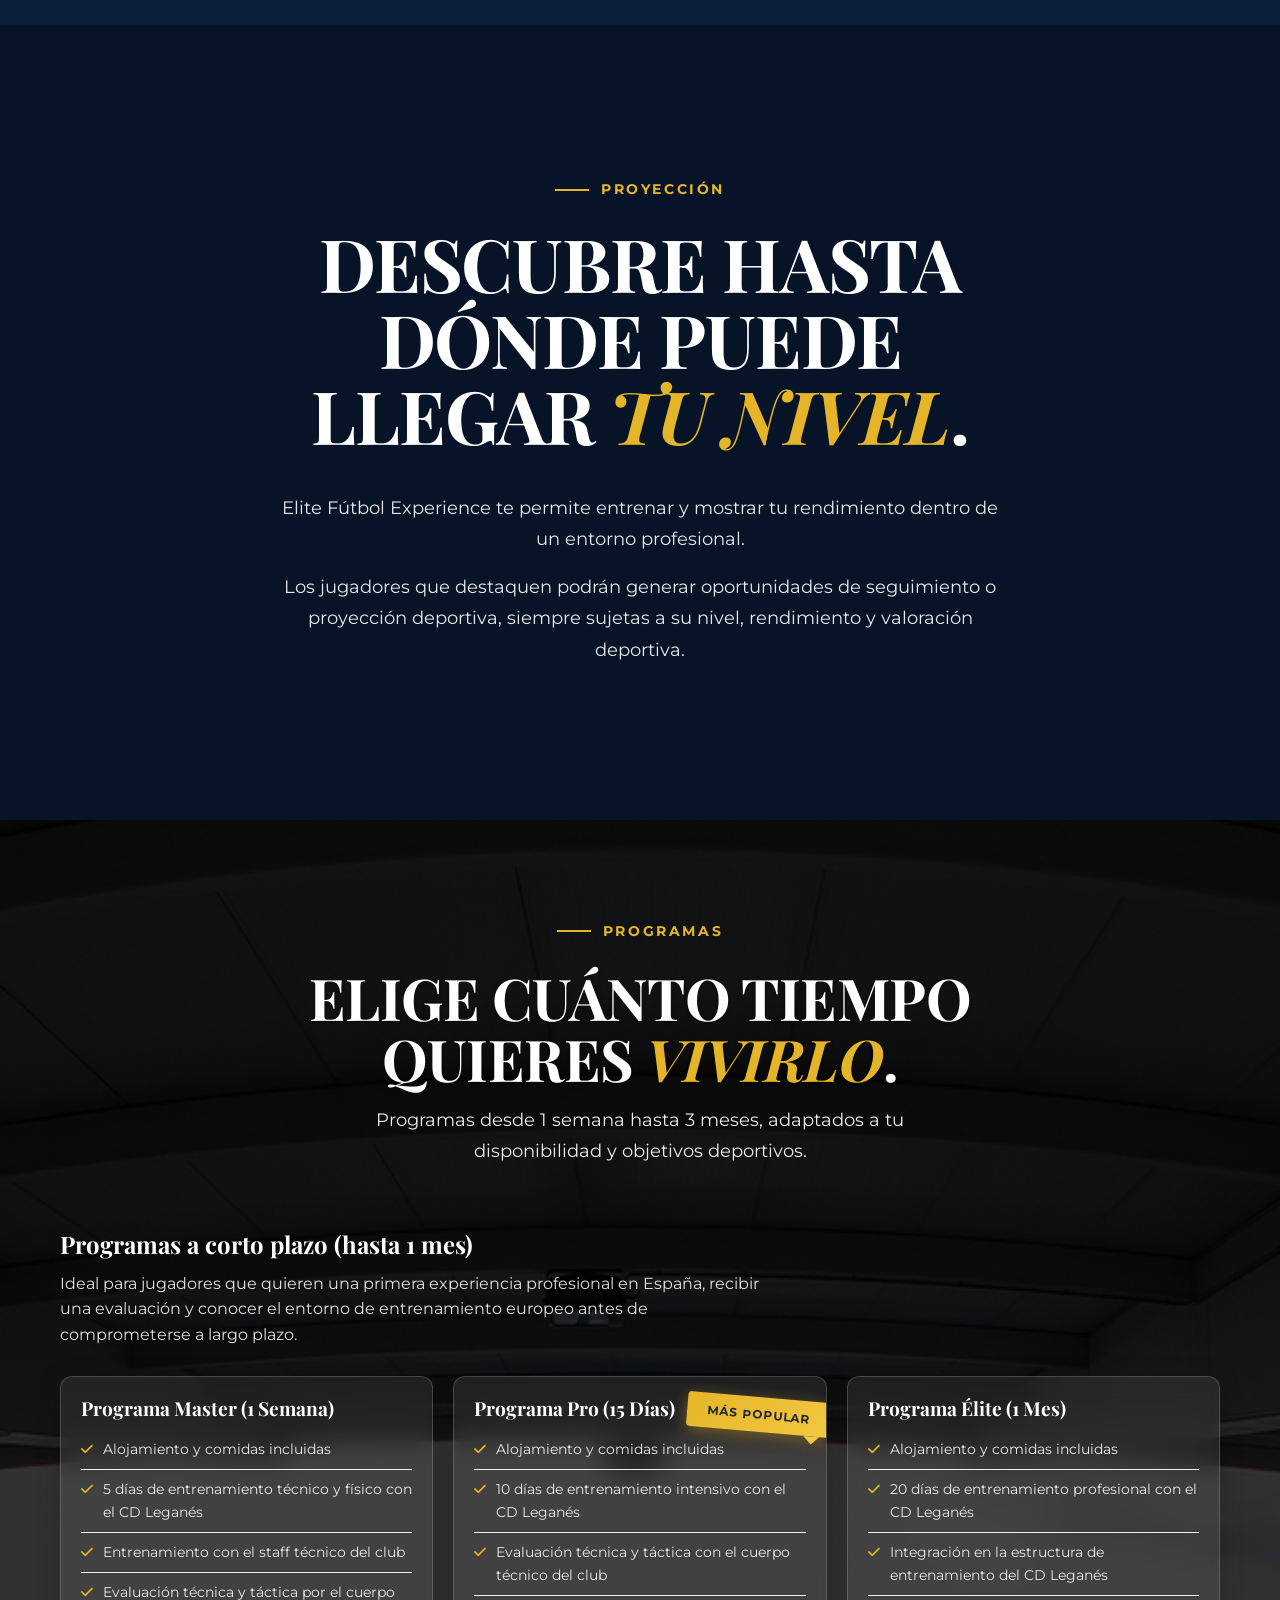
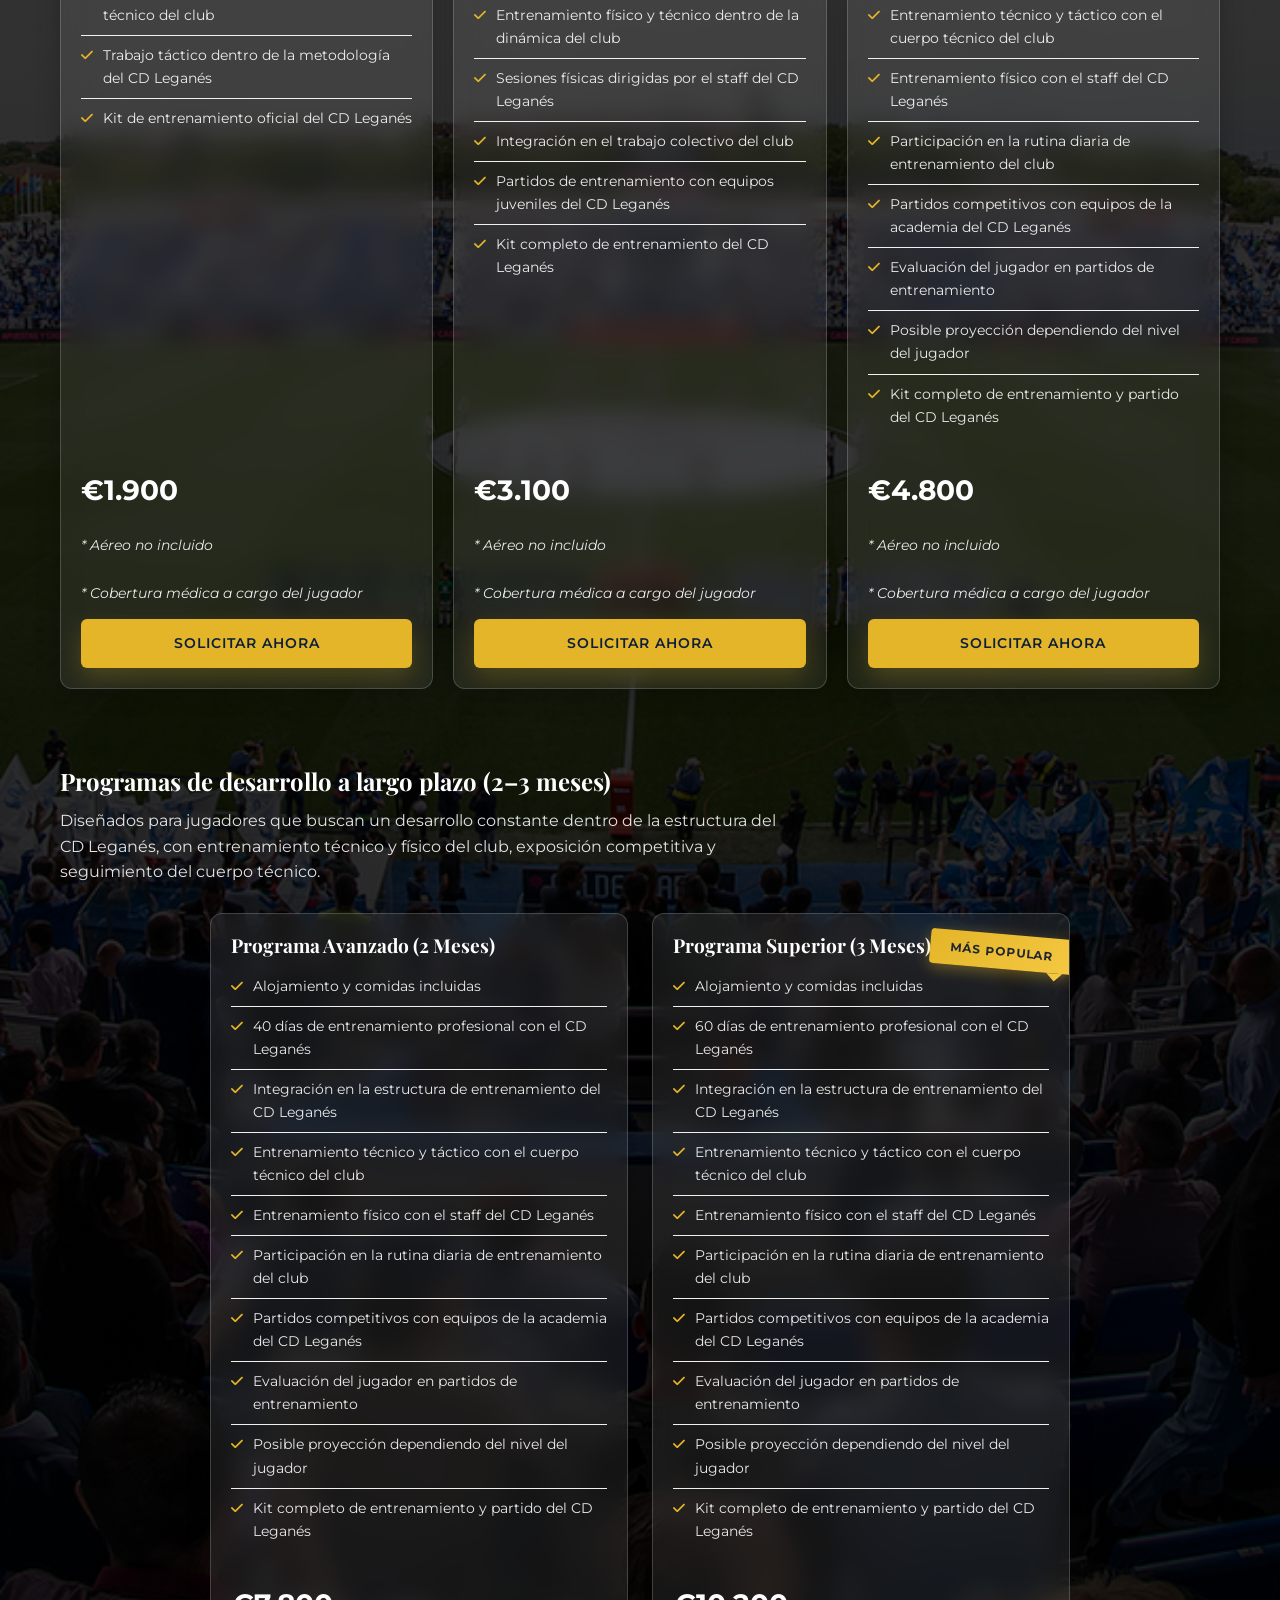
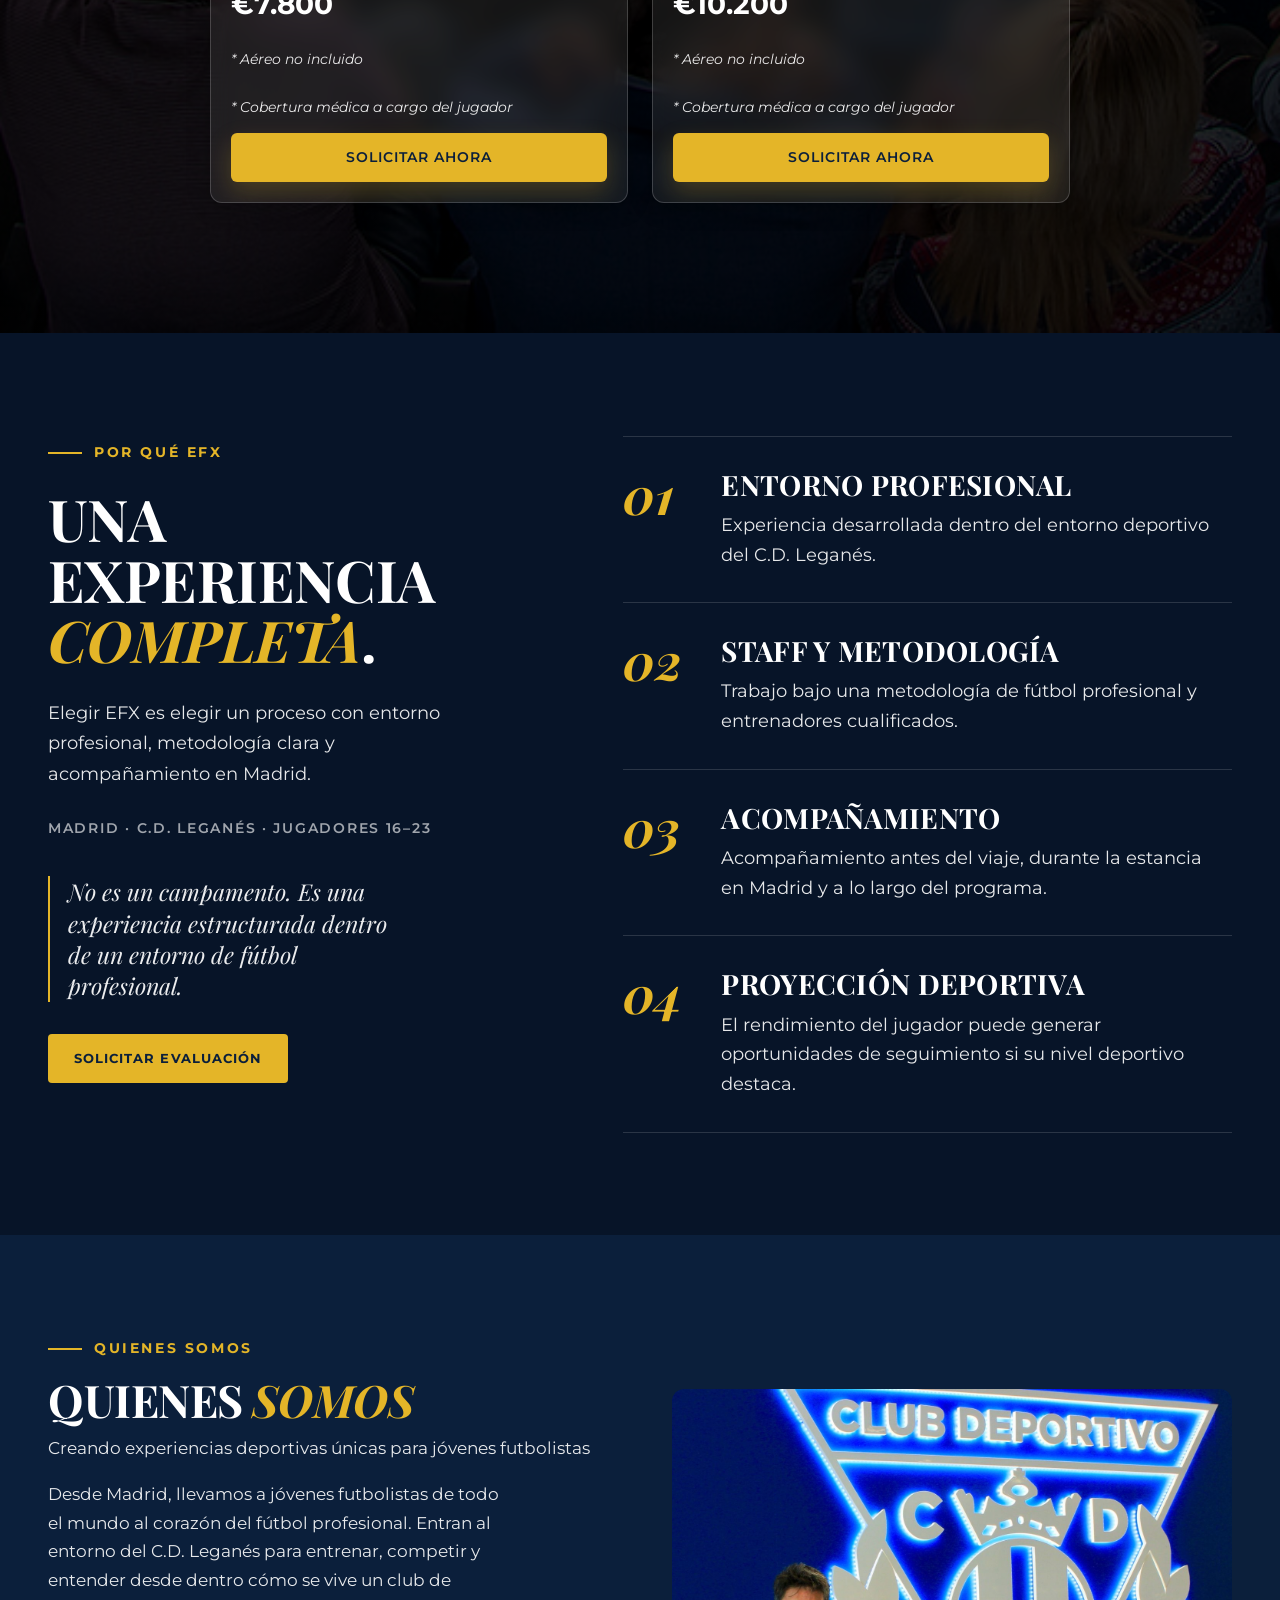
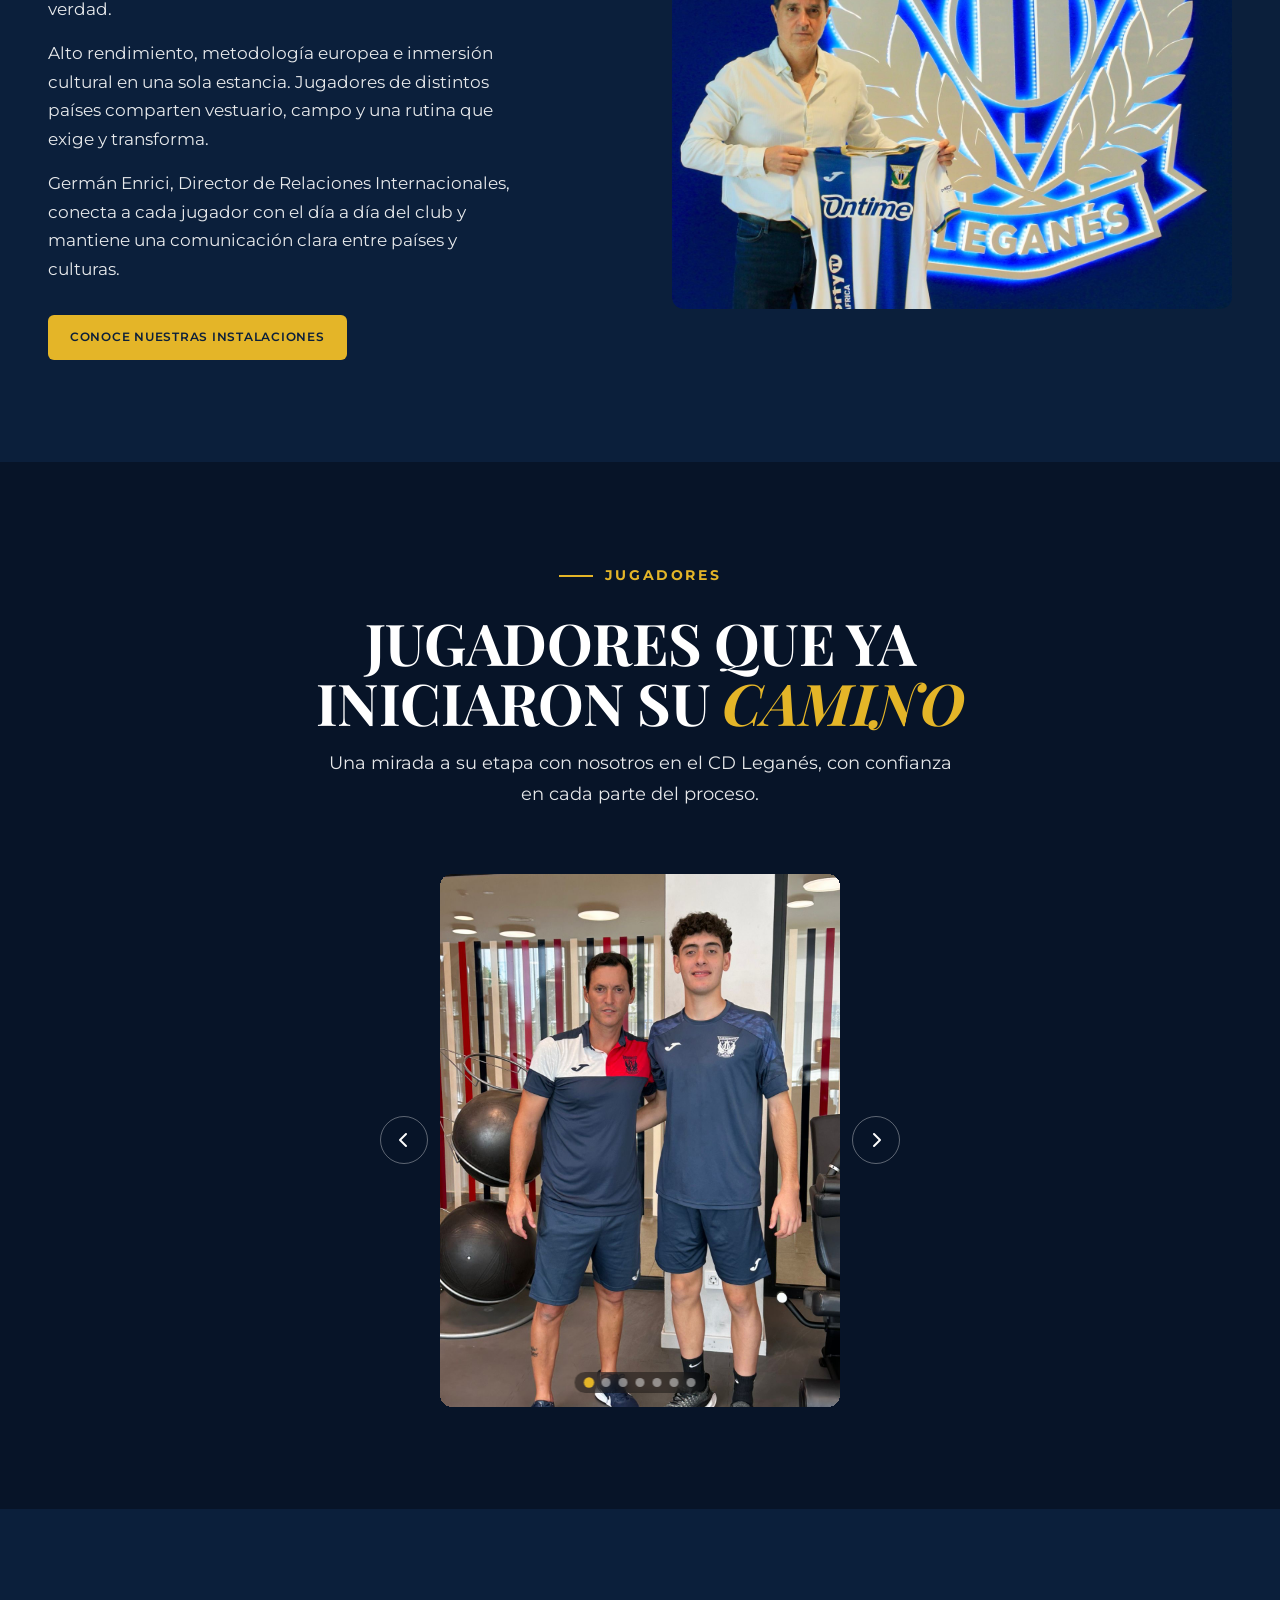
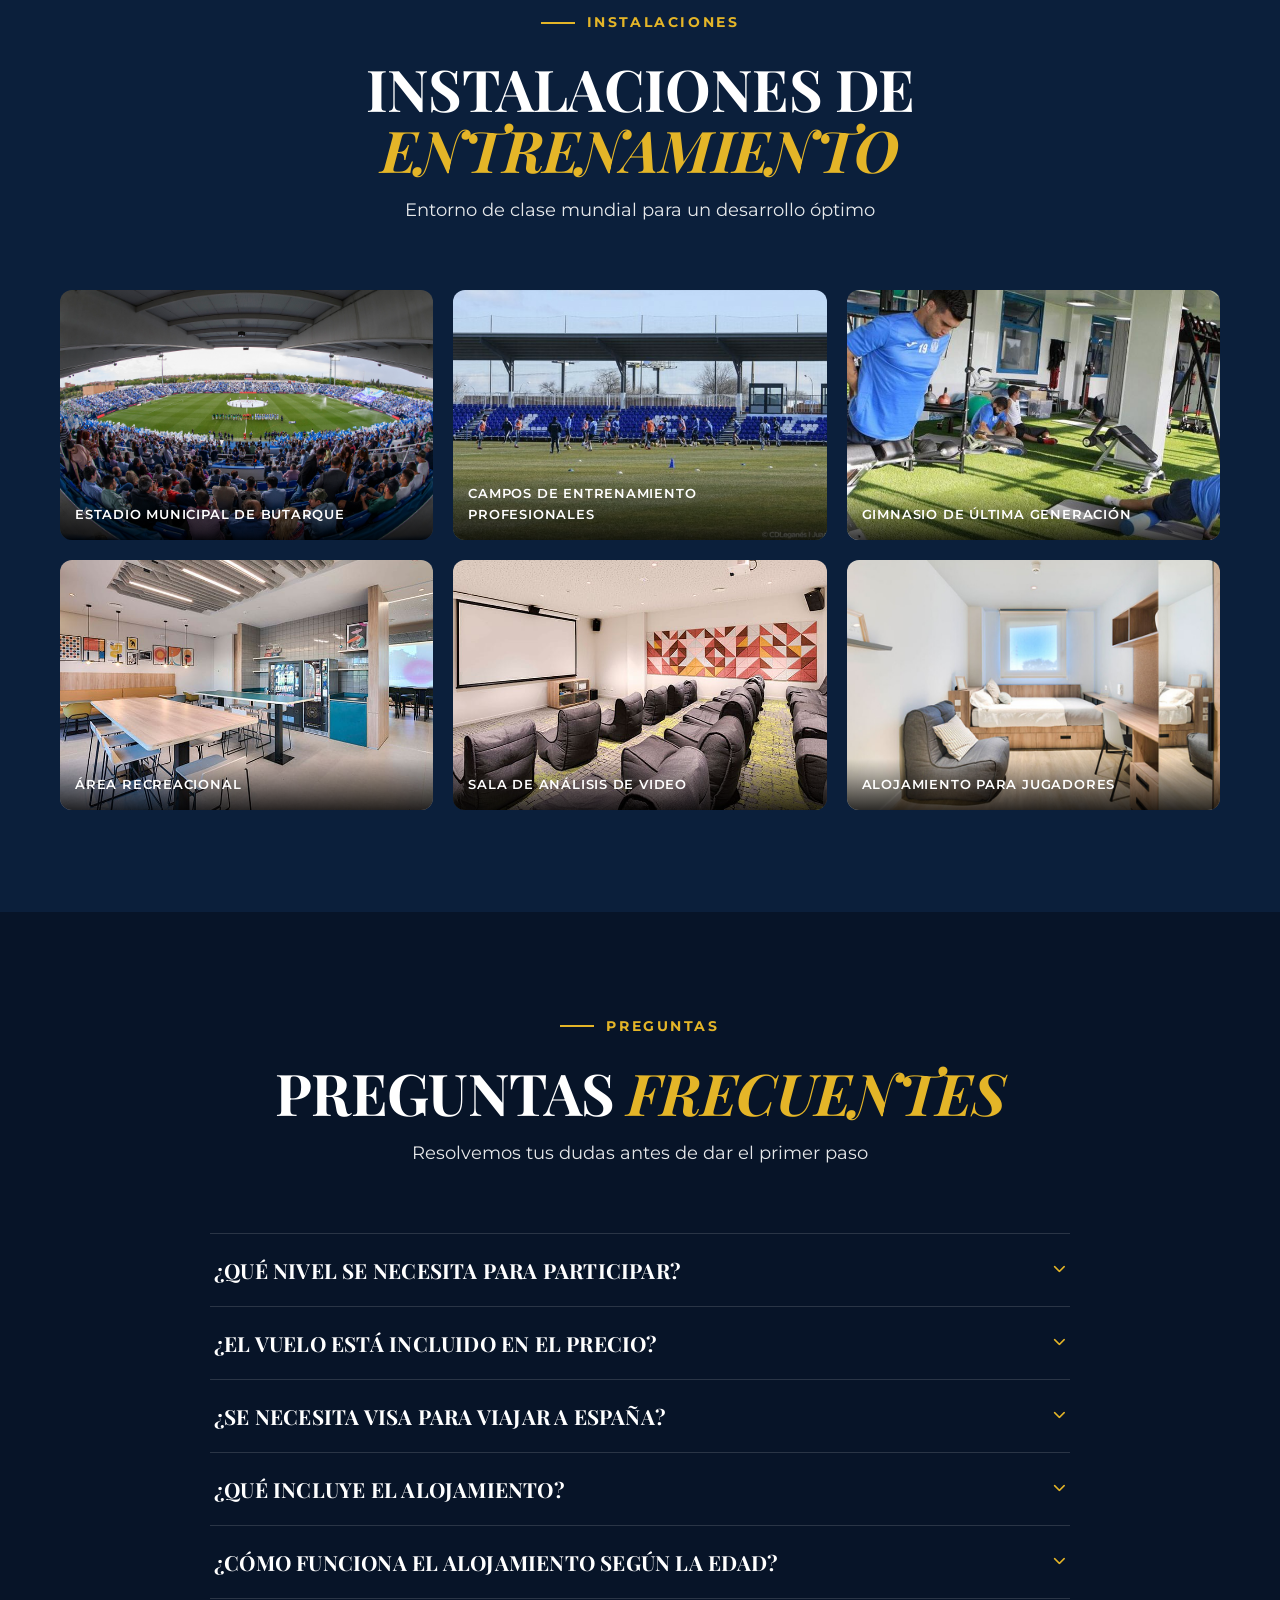
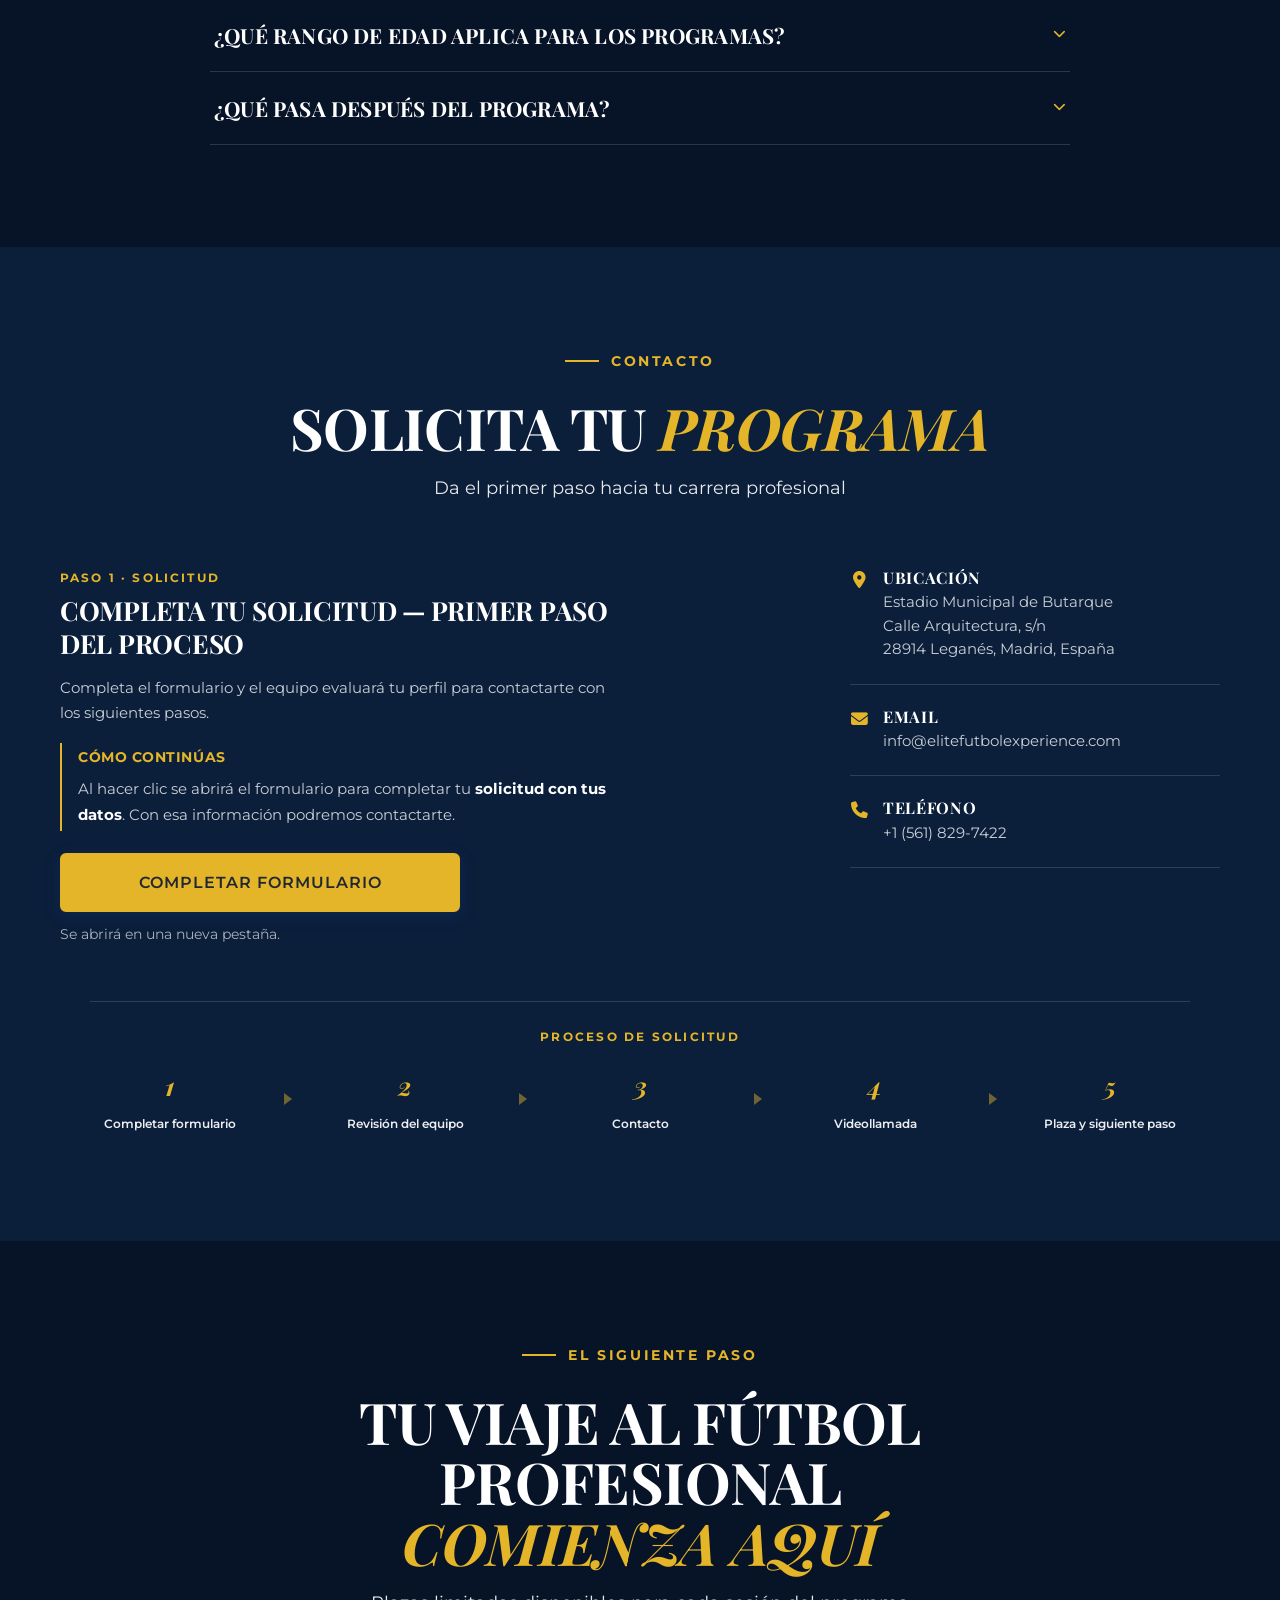
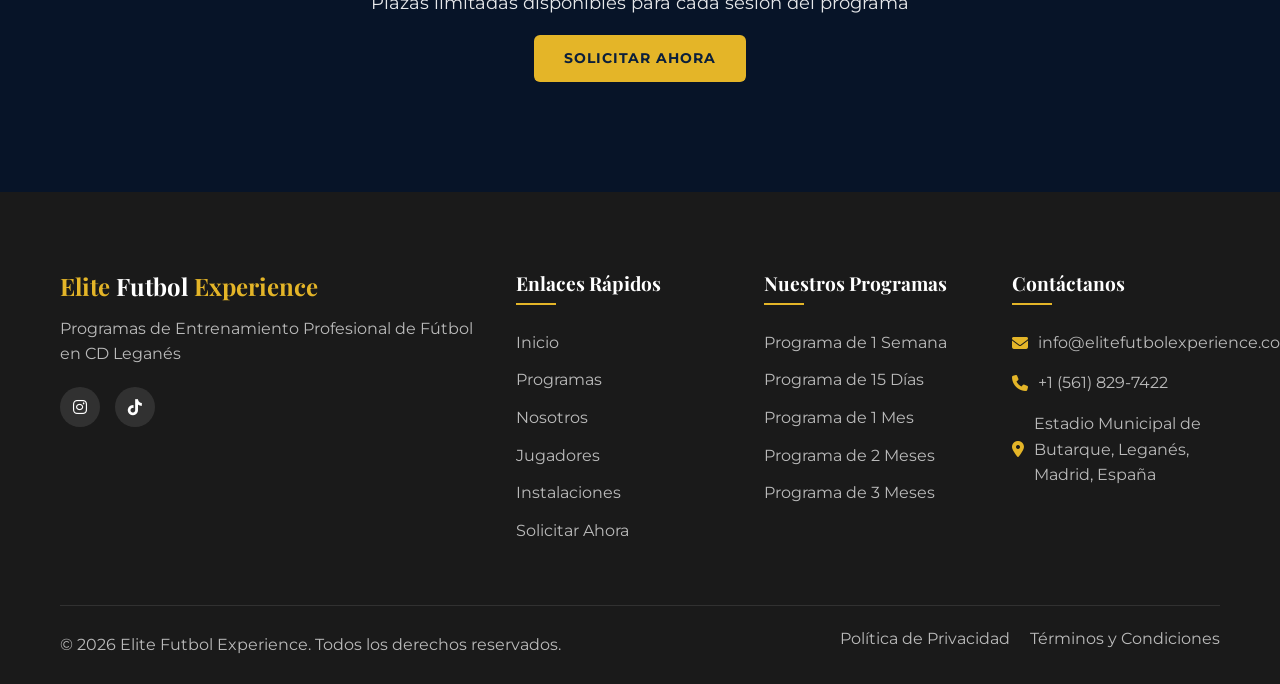
==== commit 66c1ba5c: "Align the remaining home sections with the editorial navy style. Gives Nuestro trabajo, Quienes somo" ====
--- a/index.html
+++ b/index.html
@@ -111,7 +111,7 @@
             <div class="work__grid">
                 <div class="work__left">
                     <span class="work__eyebrow" data-i18n="whatwe_eyebrow">Elite Futbol Experience</span>
-                    <h2 class="work__title" data-i18n="whatwe_title">Nuestro trabajo</h2>
+                    <h2 class="work__title" data-i18n="whatwe_title">Nuestro <span class="exp-accent">trabajo</span></h2>
                     <p class="work__lead" data-i18n="whatwe_subtitle">Conectamos jugadores internacionales con entornos de fútbol profesional en España, en colaboración con el <strong>CD Leganés</strong>.</p>
 
                     <div class="work__text">
@@ -488,33 +488,31 @@
     </section>
 
     <section id="about" class="about">
-        <div class="container">
-            <div class="about-content" style="display: block; text-align: center;">
-                <div class="about-text" style="text-align: left; max-width: 900px; margin: 0 auto 40px;">
-                    <div class="section-header left-align">
-                        <h2 data-i18n="about_title">Quienes Somos</h2>
+        <div class="exp-container about__inner">
+            <div class="about-content">
+                <div class="about-text">
+                    <div class="editorial-header">
+                        <span class="exp-eyebrow" data-i18n="about_eyebrow">Quienes somos</span>
+                        <h2 data-i18n="about_title">Quienes <span class="exp-accent">somos</span></h2>
                         <p data-i18n="about_subtitle">Creando experiencias deportivas únicas para jóvenes futbolistas</p>
                     </div>
-                    <p data-i18n="about_p1">Somos una empresa con sede en Madrid dedicada a crear experiencias deportivas únicas para jóvenes futbolistas de todo el mundo. Nuestro objetivo es formar, inspirar y proyectar a chicos y chicas apasionados por el fútbol, brindándoles oportunidades de crecimiento dentro y fuera del campo.</p>
-                    <p data-i18n="about_p2">Con una trayectoria marcada por la excelencia, contamos con años de experiencia trabajando con deportistas internacionales. Hemos recibido jóvenes de Estados Unidos, América del Sur y Oriente, promoviendo un entorno multicultural que enriquece lo deportivo y lo humano.</p>
-                    <p data-i18n="about_p3">Diseñamos experiencias integrales donde el entrenamiento de alto rendimiento se combina con la formación personal y la inmersión cultural, con un equipo de profesionales con destacada trayectoria internacional.</p>
-                    <p data-i18n="about_p5">Germán Enrici, Director de Relaciones Internacionales, es el nexo entre los diferentes países y culturas que se unen en nuestros proyectos, asegurando una comunicación cercana y una experiencia global de calidad.</p>
-                    <p data-i18n="about_p6">Creemos en el poder del deporte para transformar vidas. Trabajamos con dedicación y profesionalismo, construyendo puentes entre talentos jóvenes y el mundo profesional.</p>
-                    <div style="text-align: center; margin-top: 30px;">
-                        <a href="#facilities" class="btn" data-i18n="about_facilities_btn">Conoce Nuestras Instalaciones</a>
-                    </div>
-                </div>
-                <div class="about-image">
+                    <p data-i18n="about_p1">Desde Madrid, llevamos a jóvenes futbolistas de todo el mundo al corazón del fútbol profesional. Entran al entorno del C.D. Leganés para entrenar, competir y entender desde dentro cómo se vive un club de verdad.</p>
+                    <p data-i18n="about_p2">Alto rendimiento, metodología europea e inmersión cultural en una sola estancia. Jugadores de distintos países comparten vestuario, campo y una rutina que exige y transforma.</p>
+                    <p data-i18n="about_p3">Germán Enrici, Director de Relaciones Internacionales, conecta a cada jugador con el día a día del club y mantiene una comunicación clara entre países y culturas.</p>
+                    <a href="#facilities" class="btn" data-i18n="about_facilities_btn">Conoce Nuestras Instalaciones</a>
+                </div>
+                <figure class="about-image">
                     <img src="images/22911fda-b96c-4120-84c7-ec5bf4bdeb2e.JPG" alt="Germán Enrici en las instalaciones del CD Leganés">
-                </div>
+                </figure>
             </div>
         </div>
     </section>
 
     <section id="testimonials" class="testimonials testimonials--journey">
         <div class="container">
-            <div class="section-header">
-                <h2 data-i18n="testimonials_title">Jugadores que ya iniciaron su camino</h2>
+            <div class="editorial-header">
+                <span class="exp-eyebrow" data-i18n="testimonials_eyebrow">Jugadores</span>
+                <h2 data-i18n="testimonials_title">Jugadores que ya iniciaron su <span class="exp-accent">camino</span></h2>
                 <p data-i18n="testimonials_subtitle">Una mirada a su etapa con nosotros en el CD Leganés, con confianza en cada parte del proceso.</p>
             </div>
 
@@ -557,8 +555,9 @@
 
     <section id="facilities" class="facilities">
         <div class="container">
-            <div class="section-header">
-                <h2 data-i18n="facilities_title">Instalaciones de Entrenamiento</h2>
+            <div class="editorial-header">
+                <span class="exp-eyebrow" data-i18n="facilities_eyebrow">Instalaciones</span>
+                <h2 data-i18n="facilities_title">Instalaciones de <span class="exp-accent">entrenamiento</span></h2>
                 <p data-i18n="facilities_subtitle">Entorno de clase mundial para un desarrollo óptimo</p>
             </div>
             
@@ -594,8 +593,9 @@
     <!-- FAQ -->
     <section id="faq" class="faq">
         <div class="container">
-            <div class="section-header">
-                <h2 data-i18n="faq_title">Preguntas Frecuentes</h2>
+            <div class="editorial-header">
+                <span class="exp-eyebrow" data-i18n="faq_eyebrow">Preguntas</span>
+                <h2 data-i18n="faq_title">Preguntas <span class="exp-accent">frecuentes</span></h2>
                 <p data-i18n="faq_subtitle">Resolvemos tus dudas antes de dar el primer paso</p>
             </div>
 
@@ -675,8 +675,9 @@
 
     <section id="contact" class="contact">
         <div class="container">
-            <div class="section-header">
-                <h2 data-i18n="contact_title">Solicita Tu Programa</h2>
+            <div class="editorial-header">
+                <span class="exp-eyebrow" data-i18n="contact_eyebrow">Contacto</span>
+                <h2 data-i18n="contact_title">Solicita tu <span class="exp-accent">programa</span></h2>
                 <p data-i18n="contact_subtitle">Da el primer paso hacia tu carrera profesional</p>
             </div>
             
@@ -756,8 +757,11 @@
 
     <section class="cta">
         <div class="container">
-            <h2 data-i18n="cta_title">Tu Viaje al Fútbol Profesional Comienza Aquí</h2>
-            <p data-i18n="cta_subtitle">Plazas limitadas disponibles para cada sesión del programa</p>
+            <div class="editorial-header">
+                <span class="exp-eyebrow" data-i18n="cta_eyebrow">El siguiente paso</span>
+                <h2 data-i18n="cta_title">Tu viaje al fútbol profesional <span class="exp-accent">comienza aquí</span></h2>
+                <p data-i18n="cta_subtitle">Plazas limitadas disponibles para cada sesión del programa</p>
+            </div>
             <a href="https://tally.so/r/RGaY1P" target="_blank" rel="noopener noreferrer" class="btn btn-large" data-i18n="cta_btn">Solicitar Ahora</a>
         </div>
     </section>
--- a/styles.css
+++ b/styles.css
@@ -919,14 +919,12 @@
     }
 }
 
-/* Nuestro trabajo - premium layout 2 columnas (fondo azul alineado con contacto) */
+/* Nuestro trabajo — mismo lenguaje editorial que La Experiencia */
 .work {
-    padding: clamp(56px, 6vw, 88px) 0;
-    background:
-        radial-gradient(ellipse 80% 50% at 100% 0%, rgba(26, 58, 126, 0.35), transparent 55%),
-        radial-gradient(ellipse 60% 40% at 0% 100%, rgba(228, 181, 40, 0.08), transparent 50%),
-        linear-gradient(135deg, #071428 0%, #0d1f4a 42%, #0a1830 72%, #132a52 100%);
-    color: rgba(255, 255, 255, 0.92);
+    padding: var(--space-section, clamp(64px, 8vw, 128px)) 0;
+    background: var(--color-navy, #0B1F3B);
+    color: var(--color-text-on-dark, rgba(255, 255, 255, 0.9));
+    font-family: var(--font-body, 'Montserrat', system-ui, sans-serif);
     scroll-margin-top: 110px;
 }
 
@@ -954,39 +952,55 @@
 .work__eyebrow {
     display: inline-flex;
     align-items: center;
-    gap: 8px;
-    padding: 6px 12px;
-    border-radius: 999px;
-    border: 1px solid rgba(255, 255, 255, 0.22);
-    background: rgba(255, 255, 255, 0.1);
-    backdrop-filter: blur(8px);
-    color: rgba(255, 255, 255, 0.95);
-    font-size: 11px;
+    gap: 12px;
+    padding: 0;
+    border: none;
+    border-radius: 0;
+    background: none;
+    backdrop-filter: none;
+    font-family: var(--font-body, 'Montserrat', system-ui, sans-serif);
+    font-size: var(--fs-small, 0.8125rem);
     font-weight: 700;
-    letter-spacing: 0.08em;
+    letter-spacing: 0.18em;
     text-transform: uppercase;
+    color: var(--color-accent-gold, #E4B528);
+}
+
+.work__eyebrow::before {
+    content: "";
+    width: 34px;
+    height: 2px;
+    background: var(--color-accent-gold, #E4B528);
+    flex: none;
 }
 
 .work__title {
-    margin: 12px 0 16px;
-    font-size: clamp(1.75rem, 2.8vw, 2.5rem);
-    line-height: 1.12;
-    letter-spacing: -0.015em;
+    font-family: var(--font-display, 'Playfair Display', Georgia, serif);
+    font-size: var(--fs-h2, clamp(2rem, 1.1rem + 3.2vw, 3.6rem));
+    font-weight: 700;
+    line-height: 1.05;
+    letter-spacing: -0.01em;
+    text-transform: uppercase;
     color: #fff;
-    max-width: 18ch;
+    margin: var(--space-lg, 24px) 0;
+    max-width: 12ch;
 }
 
 .work__lead {
     margin: 0 0 16px;
-    color: rgba(255, 255, 255, 0.88);
-    font-size: clamp(0.95rem, 1.1vw, 1.0625rem);
-    line-height: 1.6;
-    max-width: 54ch;
+    color: var(--color-text-on-dark, rgba(255, 255, 255, 0.9));
+    font-family: var(--font-body, 'Montserrat', system-ui, sans-serif);
+    font-size: var(--fs-body, 1rem);
+    line-height: 1.7;
+    max-width: 46ch;
 }
 
 .work__lead strong {
-    color: var(--secondary-color);
+    color: var(--color-accent-gold, #E4B528);
+    font-family: var(--font-display, 'Playfair Display', Georgia, serif);
+    font-style: italic;
     font-weight: 700;
+    white-space: nowrap;
 }
 
 .work__text {
@@ -997,10 +1011,11 @@
 
 .work__text p {
     margin: 0;
-    color: rgba(255, 255, 255, 0.82);
-    font-size: 0.9375rem;
-    line-height: 1.65;
-    max-width: 62ch;
+    color: var(--color-text-on-dark, rgba(255, 255, 255, 0.9));
+    font-family: var(--font-body, 'Montserrat', system-ui, sans-serif);
+    font-size: var(--fs-body, 1rem);
+    line-height: 1.7;
+    max-width: 46ch;
 }
 
 .work__pillars {
@@ -1039,15 +1054,13 @@
 }
 
 .work__right {
-    border: 1px solid rgba(255, 255, 255, 0.16);
-    background: rgba(255, 255, 255, 0.07);
-    backdrop-filter: blur(12px);
-    border-radius: 24px;
-    padding: clamp(14px, 1.8vw, 20px);
-    box-shadow:
-        0 24px 56px rgba(0, 0, 0, 0.28),
-        inset 0 1px 0 rgba(255, 255, 255, 0.1);
-    color: rgba(255, 255, 255, 0.92);
+    border: none;
+    background: none;
+    backdrop-filter: none;
+    border-radius: 0;
+    padding: 0;
+    box-shadow: none;
+    color: var(--color-text-on-dark, rgba(255, 255, 255, 0.9));
 }
 
 /* Alineación visual: bajar bloque derecho en desktop */
@@ -1059,20 +1072,23 @@
 
 .work__media {
     position: relative;
-    border-radius: 18px;
+    border-radius: var(--radius-md, 12px);
     overflow: hidden;
-    aspect-ratio: 16 / 9;
-    border: 1px solid rgba(255, 255, 255, 0.18);
-    box-shadow: 0 8px 24px rgba(0, 0, 0, 0.25);
+    aspect-ratio: auto;
+    border: none;
+    box-shadow: none;
     background: #000;
 }
 
+.work__media img {
+    width: 100%;
+    height: clamp(360px, 44vw, 520px);
+    object-fit: cover;
+    object-position: center 40%;
+}
+
 .work__overlay {
-    position: absolute;
-    inset: 0;
-    background:
-        linear-gradient(140deg, rgba(6, 17, 37, 0.74), rgba(8, 24, 49, 0.12) 58%, rgba(200, 162, 74, 0.16)),
-        linear-gradient(0deg, rgba(6, 17, 37, 0.34), transparent 48%);
+    display: none;
 }
 
 .work__video {
@@ -1134,19 +1150,17 @@
 }
 
 .work__right .work__check {
-    width: 22px;
-    height: 22px;
-    border-radius: 999px;
-    display: flex;
-    align-items: center;
-    justify-content: center;
-    background: rgba(228, 181, 40, 0.22);
-    border: 1px solid rgba(228, 181, 40, 0.35);
-    color: var(--secondary-color);
-    font-weight: 800;
-    flex: 0 0 22px;
-    margin-top: 1px;
-    font-size: 13px;
+    width: auto;
+    height: auto;
+    border-radius: 0;
+    display: inline;
+    background: none;
+    border: none;
+    color: var(--color-accent-gold, #E4B528);
+    font-weight: 700;
+    flex: 0 0 auto;
+    margin-top: 0;
+    font-size: 0.95rem;
 }
 
 .work__cta {
@@ -1171,10 +1185,10 @@
 }
 
 .work__cta .btn--primary {
-    background: linear-gradient(180deg, #204892, #0b1f3b);
-    color: #fff;
+    background: var(--color-accent-gold, #E4B528);
+    color: #0b1f3b;
     border: none;
-    box-shadow: 0 12px 26px rgba(11, 31, 59, 0.24);
+    box-shadow: none;
 }
 
 .work__cta .btn--primary:hover {
@@ -1183,18 +1197,18 @@
 }
 
 .work__cta .btn--ghost {
-    background: var(--secondary-color);
-    border: 1px solid rgba(228, 181, 40, 0.75);
-    color: #0b1f3b;
-    box-shadow: 0 10px 24px rgba(228, 181, 40, 0.22);
+    background: transparent;
+    border: 1px solid rgba(255, 255, 255, 0.45);
+    color: #fff;
+    box-shadow: none;
 }
 
 .work__cta .btn--ghost:hover {
     transform: translateY(-2px);
-    border-color: rgba(241, 200, 75, 0.95);
-    background: #f1c84b;
-    color: #0b1f3b;
-    box-shadow: 0 14px 30px rgba(228, 181, 40, 0.28);
+    border-color: var(--color-accent-gold, #E4B528);
+    background: transparent;
+    color: var(--color-accent-gold, #E4B528);
+    box-shadow: none;
 }
 
 .work__trust {
@@ -1208,43 +1222,36 @@
     gap: 8px;
 }
 
-/* Pasos del proceso: panel cristal sobre el mismo azul de la sección */
+/* Pasos del proceso: filas editoriales, sin panel de cristal */
 .work__process-band {
-    margin-top: 20px;
+    margin-top: 28px;
     width: 100%;
     max-width: 100%;
-    padding: 20px 18px 22px;
-    border-radius: 18px;
-    border: 1px solid rgba(255, 255, 255, 0.16);
-    background: rgba(255, 255, 255, 0.07);
-    backdrop-filter: blur(10px);
-    box-shadow:
-        0 12px 36px rgba(0, 0, 0, 0.22),
-        inset 0 1px 0 rgba(255, 255, 255, 0.12);
+    padding: 0;
+    border-radius: 0;
+    border: none;
+    border-top: 1px solid var(--color-border-on-dark, rgba(255, 255, 255, 0.14));
+    background: none;
+    backdrop-filter: none;
+    box-shadow: none;
     align-self: stretch;
     box-sizing: border-box;
 }
 
 .work__process-lead {
     text-align: left;
-    margin: 0 0 16px;
-    font-family: 'Montserrat', sans-serif;
-    font-size: 0.8125rem;
+    margin: 22px 0 16px;
+    font-family: var(--font-body, 'Montserrat', system-ui, sans-serif);
+    font-size: var(--fs-small, 0.8125rem);
     font-weight: 700;
     line-height: 1.45;
-    color: rgba(255, 255, 255, 0.96);
-    letter-spacing: 0.06em;
+    color: var(--color-accent-gold, #E4B528);
+    letter-spacing: 0.16em;
     text-transform: uppercase;
 }
 
 .work__process-lead::after {
-    content: '';
-    display: block;
-    width: 40px;
-    height: 3px;
-    margin-top: 10px;
-    border-radius: 2px;
-    background: linear-gradient(90deg, var(--secondary-color), rgba(228, 181, 40, 0.35));
+    display: none;
 }
 
 .work__process-steps {
@@ -1259,36 +1266,34 @@
 .work__process-step {
     display: flex;
     flex-direction: column;
-    align-items: center;
-    text-align: center;
-    gap: 10px;
-    padding: 14px 8px 16px;
-    border-radius: 14px;
-    background: rgba(255, 255, 255, 0.1);
-    border: 1px solid rgba(255, 255, 255, 0.14);
-    backdrop-filter: blur(6px);
-    transition: border-color 0.2s ease, background-color 0.2s ease, transform 0.2s ease;
+    align-items: flex-start;
+    text-align: left;
+    gap: 8px;
+    padding: 0;
+    border-radius: 0;
+    background: none;
+    border: none;
+    backdrop-filter: none;
+    transition: none;
     min-width: 0;
 }
 
 .work__process-step:hover {
-    border-color: rgba(228, 181, 40, 0.45);
-    background: rgba(255, 255, 255, 0.16);
-    transform: translateY(-2px);
+    border-color: transparent;
+    background: none;
+    transform: none;
 }
 
 .work__process-icon {
-    width: 42px;
-    height: 42px;
-    border-radius: 12px;
+    width: auto;
+    height: auto;
+    border-radius: 0;
     flex-shrink: 0;
-    display: flex;
-    align-items: center;
-    justify-content: center;
-    background: linear-gradient(145deg, rgba(228, 181, 40, 0.22), rgba(255, 255, 255, 0.12));
-    color: #fff;
+    display: block;
+    background: none;
+    color: var(--color-accent-gold, #E4B528);
     font-size: 0.95rem;
-    box-shadow: 0 4px 14px rgba(0, 0, 0, 0.2);
+    box-shadow: none;
 }
 
 .work__process-label {
@@ -1355,7 +1360,7 @@
     }
 
     .work__right {
-        padding: 14px;
+        padding: 0;
     }
 
     .work__pillars {
@@ -1373,17 +1378,18 @@
     }
 
     .work__left {
-        align-items: center;
-        text-align: center;
+        align-items: flex-start;
+        text-align: left;
     }
 
     .work__eyebrow {
-        margin-left: auto;
-        margin-right: auto;
+        margin-left: 0;
+        margin-right: 0;
     }
 
     .work__title {
-        font-size: clamp(1.5rem, 6vw, 2rem);
+        font-size: var(--fs-h2, clamp(2rem, 1.1rem + 3.2vw, 3.6rem));
+        max-width: 12ch;
     }
 
     .work__lead {
@@ -1393,9 +1399,9 @@
     .work__lead,
     .work__text,
     .work__text p {
-        margin-left: auto;
-        margin-right: auto;
-        text-align: center;
+        margin-left: 0;
+        margin-right: 0;
+        text-align: left;
     }
 
     .work__process-lead {
@@ -5960,3 +5966,411 @@
         display: none;
     }
 }
+
+/* =====================================================================
+   Quienes somos · Jugadores · Instalaciones · FAQ
+   Mismo lenguaje editorial que La Experiencia.
+   ===================================================================== */
+.editorial-header {
+    display: flex;
+    flex-direction: column;
+    align-items: center;
+    text-align: center;
+    margin: 0 auto var(--space-2xl, 64px);
+    max-width: 760px;
+}
+
+.editorial-header h2 {
+    font-family: var(--font-display, 'Playfair Display', Georgia, serif);
+    font-size: var(--fs-h2, clamp(2rem, 1.1rem + 3.2vw, 3.6rem));
+    font-weight: 700;
+    line-height: 1.05;
+    letter-spacing: -0.01em;
+    text-transform: uppercase;
+    color: #fff;
+    margin: var(--space-lg, 24px) 0 var(--space-md, 16px);
+}
+
+.editorial-header h2:after {
+    display: none;
+}
+
+.editorial-header p {
+    font-family: var(--font-body, 'Montserrat', system-ui, sans-serif);
+    font-size: var(--fs-body, 1rem);
+    line-height: 1.7;
+    color: var(--color-text-on-dark, rgba(255, 255, 255, 0.9));
+    margin: 0;
+    max-width: 52ch;
+}
+
+.about {
+    padding: var(--space-section, clamp(64px, 8vw, 128px)) 0;
+    background: var(--color-navy, #0B1F3B);
+    color: var(--color-text-on-dark, rgba(255, 255, 255, 0.9));
+}
+
+.about::before {
+    display: none;
+}
+
+.about-content {
+    display: grid;
+    grid-template-columns: minmax(0, 1fr) minmax(0, 1fr);
+    gap: clamp(32px, 5vw, 72px);
+    align-items: center;
+}
+
+.about .editorial-header {
+    align-items: flex-start;
+    text-align: left;
+    margin: 0 0 18px;
+    max-width: none;
+}
+
+.about .editorial-header h2 {
+    font-size: clamp(2.1rem, 1.2rem + 2vw, 2.9rem);
+    margin: 16px 0 12px;
+}
+
+.about .editorial-header p {
+    font-size: 1.05rem;
+    line-height: 1.6;
+    color: rgba(255, 255, 255, 0.9);
+}
+
+.about .about-text > p {
+    font-family: var(--font-body, 'Montserrat', system-ui, sans-serif);
+    font-size: 1.05rem;
+    line-height: 1.7;
+    color: rgba(255, 255, 255, 0.9);
+    margin: 0 0 1rem;
+    max-width: 42ch;
+}
+
+.about .about-text a.btn {
+    display: inline-flex;
+    align-items: center;
+    justify-content: center;
+    margin-top: 16px;
+    padding: 14px 22px;
+    max-width: 100%;
+    background: var(--color-accent-gold, #E4B528);
+    border: none;
+    color: #0b1f3b;
+    box-shadow: none;
+    font-size: 0.78rem;
+    letter-spacing: 0.06em;
+    line-height: 1.3;
+    text-align: center;
+    white-space: normal;
+}
+
+.about .about-text a.btn:hover {
+    background: var(--color-accent-gold-hover, #F1C84B);
+    border: none;
+    color: #0b1f3b;
+}
+
+.about-image {
+    margin: 0;
+    max-width: none;
+    padding: 0;
+    border-radius: var(--radius-md, 12px);
+    overflow: hidden;
+}
+
+.about-image img {
+    width: 100%;
+    height: clamp(360px, 44vw, 520px);
+    object-fit: cover;
+    object-position: center 30%;
+    border-radius: 0;
+    box-shadow: none;
+}
+
+.about-image:hover img {
+    transform: none;
+}
+
+.testimonials {
+    padding: var(--space-section, clamp(64px, 8vw, 128px)) 0;
+    background: var(--color-bg-primary, #071428);
+    background-image: none;
+    background-attachment: scroll;
+    color: var(--color-text-on-dark, rgba(255, 255, 255, 0.9));
+}
+
+.testimonials--journey .journey-carousel__viewport {
+    border-radius: var(--radius-md, 12px);
+    box-shadow: none;
+    border: none;
+    background: transparent;
+}
+
+.journey-carousel__btn {
+    background: transparent;
+    border-color: rgba(255, 255, 255, 0.35);
+}
+
+.facilities {
+    padding: var(--space-section, clamp(64px, 8vw, 128px)) 0;
+    background: var(--color-navy, #0B1F3B);
+}
+
+.facilities::before {
+    display: none;
+}
+
+.facility-image {
+    border-radius: var(--radius-md, 12px);
+    box-shadow: none;
+}
+
+.facility-image:hover {
+    transform: none;
+    box-shadow: none;
+}
+
+.facility-image:hover img {
+    transform: scale(1.03);
+}
+
+.facility-caption {
+    font-family: var(--font-body, 'Montserrat', system-ui, sans-serif);
+    font-size: 0.82rem;
+    font-weight: 600;
+    letter-spacing: 0.06em;
+    text-transform: uppercase;
+}
+
+.faq {
+    padding: var(--space-section, clamp(64px, 8vw, 128px)) 0;
+    background: var(--color-bg-primary, #071428);
+    color: var(--color-text-on-dark, rgba(255, 255, 255, 0.9));
+}
+
+.faq-accordion {
+    max-width: 860px;
+    border-top: 1px solid var(--color-border-on-dark, rgba(255, 255, 255, 0.14));
+}
+
+.faq-item {
+    border: none;
+    border-bottom: 1px solid var(--color-border-on-dark, rgba(255, 255, 255, 0.14));
+    border-radius: 0;
+    margin: 0;
+    background: none;
+    backdrop-filter: none;
+    box-shadow: none;
+}
+
+.faq-item:hover,
+.faq-item--open {
+    border-color: var(--color-border-on-dark, rgba(255, 255, 255, 0.14));
+    background: none;
+    box-shadow: none;
+}
+
+.faq-question {
+    font-family: var(--font-display, 'Playfair Display', Georgia, serif);
+    font-size: clamp(1.05rem, 0.9rem + 0.5vw, 1.3rem);
+    font-weight: 700;
+    letter-spacing: 0.01em;
+    text-transform: uppercase;
+    color: #fff;
+    padding: 22px 4px;
+}
+
+.faq-question:hover {
+    color: var(--color-accent-gold, #E4B528);
+}
+
+.faq-answer p {
+    font-family: var(--font-body, 'Montserrat', system-ui, sans-serif);
+    color: var(--color-text-on-dark, rgba(255, 255, 255, 0.9));
+    font-size: var(--fs-body, 1rem);
+    line-height: 1.7;
+}
+
+@media (max-width: 900px) {
+    .about-content {
+        grid-template-columns: 1fr;
+    }
+
+    .about-image img {
+        height: clamp(280px, 70vw, 420px);
+    }
+}
+
+@media (max-width: 576px) {
+    .editorial-header h2 {
+        font-size: clamp(1.8rem, 8vw, 2.5rem);
+    }
+}
+
+@media (prefers-reduced-motion: reduce) {
+    .facility-image:hover img {
+        transform: none;
+    }
+}
+
+/* Solicita tu programa — mismo lenguaje editorial */
+.contact {
+    padding: var(--space-section, clamp(64px, 8vw, 128px)) 0;
+    background: var(--color-navy, #0B1F3B);
+    color: var(--color-text-on-dark, rgba(255, 255, 255, 0.9));
+}
+
+.contact .info-item {
+    background: none;
+    border: none;
+    border-radius: 0;
+    padding: 0 0 22px;
+    margin-bottom: 22px;
+    border-bottom: 1px solid var(--color-border-on-dark, rgba(255, 255, 255, 0.14));
+}
+
+.contact .info-item:hover {
+    background: none;
+    transform: none;
+}
+
+.contact .info-item i {
+    font-size: 1.05rem;
+    color: var(--color-accent-gold, #E4B528);
+    margin-right: 14px;
+    min-width: 1.2rem;
+    padding-top: 4px;
+}
+
+.contact .info-item:hover i {
+    color: var(--color-accent-gold, #E4B528);
+    transform: none;
+}
+
+.contact .info-item h4 {
+    font-family: var(--font-display, 'Playfair Display', Georgia, serif);
+    font-size: 1rem;
+    letter-spacing: 0.04em;
+    text-transform: uppercase;
+    color: #fff;
+    margin-bottom: 4px;
+}
+
+.contact .contact-info p,
+.contact .contact-info a {
+    font-family: var(--font-body, 'Montserrat', system-ui, sans-serif);
+    font-size: 0.92rem;
+    color: rgba(255, 255, 255, 0.78);
+}
+
+.contact-payment-first__step {
+    color: var(--color-accent-gold, #E4B528);
+    letter-spacing: 0.18em;
+}
+
+.contact-payment-first__title {
+    font-family: var(--font-display, 'Playfair Display', Georgia, serif);
+    text-transform: uppercase;
+    letter-spacing: -0.01em;
+    font-size: clamp(1.25rem, 1rem + 0.8vw, 1.7rem);
+}
+
+.contact-payment-first__lead,
+.contact-payment-notice__text {
+    font-family: var(--font-body, 'Montserrat', system-ui, sans-serif);
+    font-size: 0.95rem;
+    color: rgba(255, 255, 255, 0.78);
+}
+
+.contact-payment-notice {
+    border-radius: 0;
+    border: none;
+    border-left: 2px solid var(--color-accent-gold, #E4B528);
+    background: none;
+    box-shadow: none;
+    padding: 4px 0 4px 16px;
+}
+
+.application-process {
+    margin-top: 56px;
+    padding: 0;
+    border: none;
+    border-radius: 0;
+    background: none;
+    border-top: 1px solid var(--color-border-on-dark, rgba(255, 255, 255, 0.14));
+}
+
+.application-process__heading {
+    margin: 28px 0 20px;
+    font-family: var(--font-body, 'Montserrat', system-ui, sans-serif);
+    font-size: 0.78rem;
+    font-weight: 700;
+    letter-spacing: 0.18em;
+    text-transform: uppercase;
+    color: var(--color-accent-gold, #E4B528);
+}
+
+.application-process__step {
+    background: none;
+    border: none;
+    border-radius: 0;
+    padding: 0 8px;
+}
+
+.application-process__num {
+    width: auto;
+    height: auto;
+    border-radius: 0;
+    background: none;
+    font-family: var(--font-display, 'Playfair Display', Georgia, serif);
+    font-size: 1.6rem;
+    font-style: italic;
+    font-weight: 700;
+    color: var(--color-accent-gold, #E4B528);
+}
+
+/* Cierre editorial antes del footer */
+.cta {
+    padding: var(--space-section, clamp(64px, 8vw, 128px)) 0;
+    background: var(--color-bg-primary, #071428);
+    background-image: none;
+    text-align: center;
+    color: #fff;
+}
+
+.cta::before {
+    display: none;
+}
+
+.cta .editorial-header {
+    margin-bottom: 8px;
+}
+
+.cta .editorial-header h2 {
+    max-width: 16ch;
+    margin-left: auto;
+    margin-right: auto;
+    text-shadow: none;
+    animation: none;
+}
+
+.cta .editorial-header p {
+    text-shadow: none;
+    animation: none;
+    margin-bottom: 0;
+}
+
+.cta .btn {
+    background: var(--color-accent-gold, #E4B528);
+    border: none;
+    color: #0b1f3b;
+    box-shadow: none;
+    margin-top: 8px;
+}
+
+.cta .btn:hover {
+    background: var(--color-accent-gold-hover, #F1C84B);
+    color: #0b1f3b;
+}
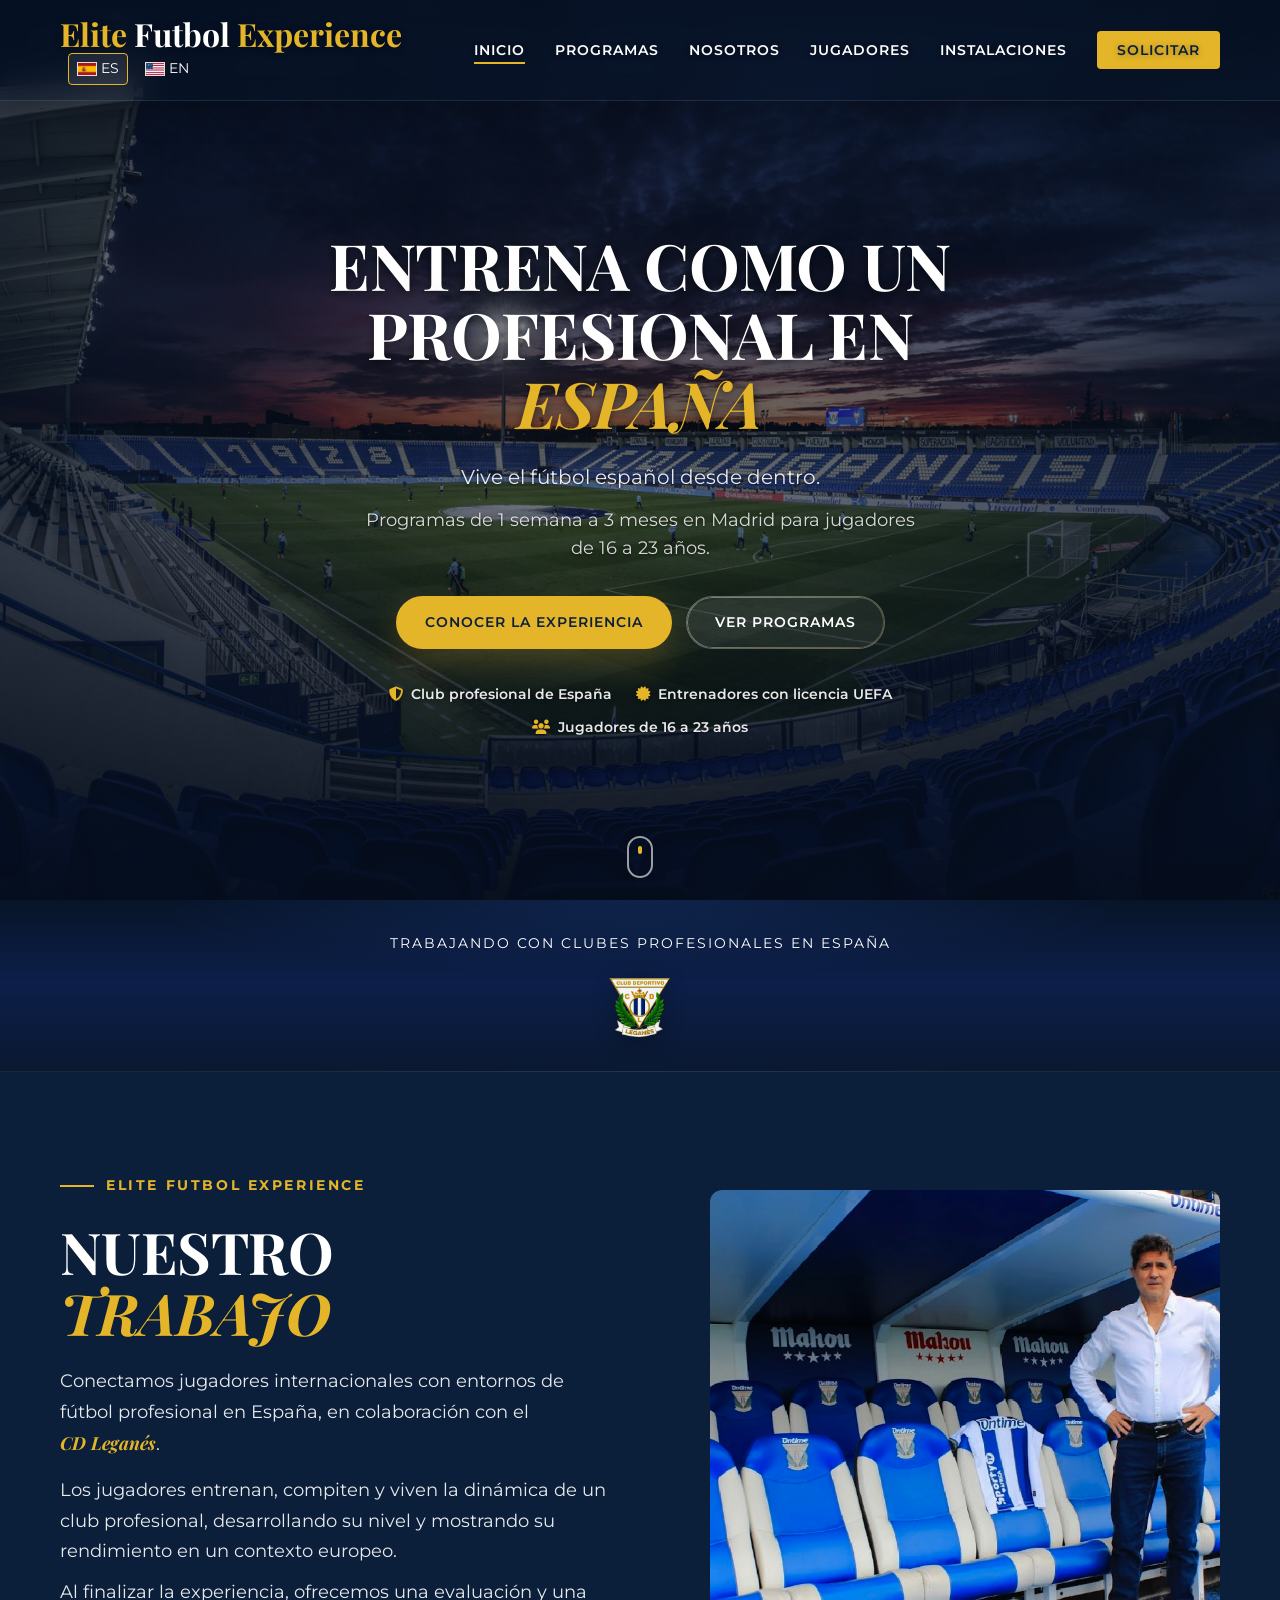
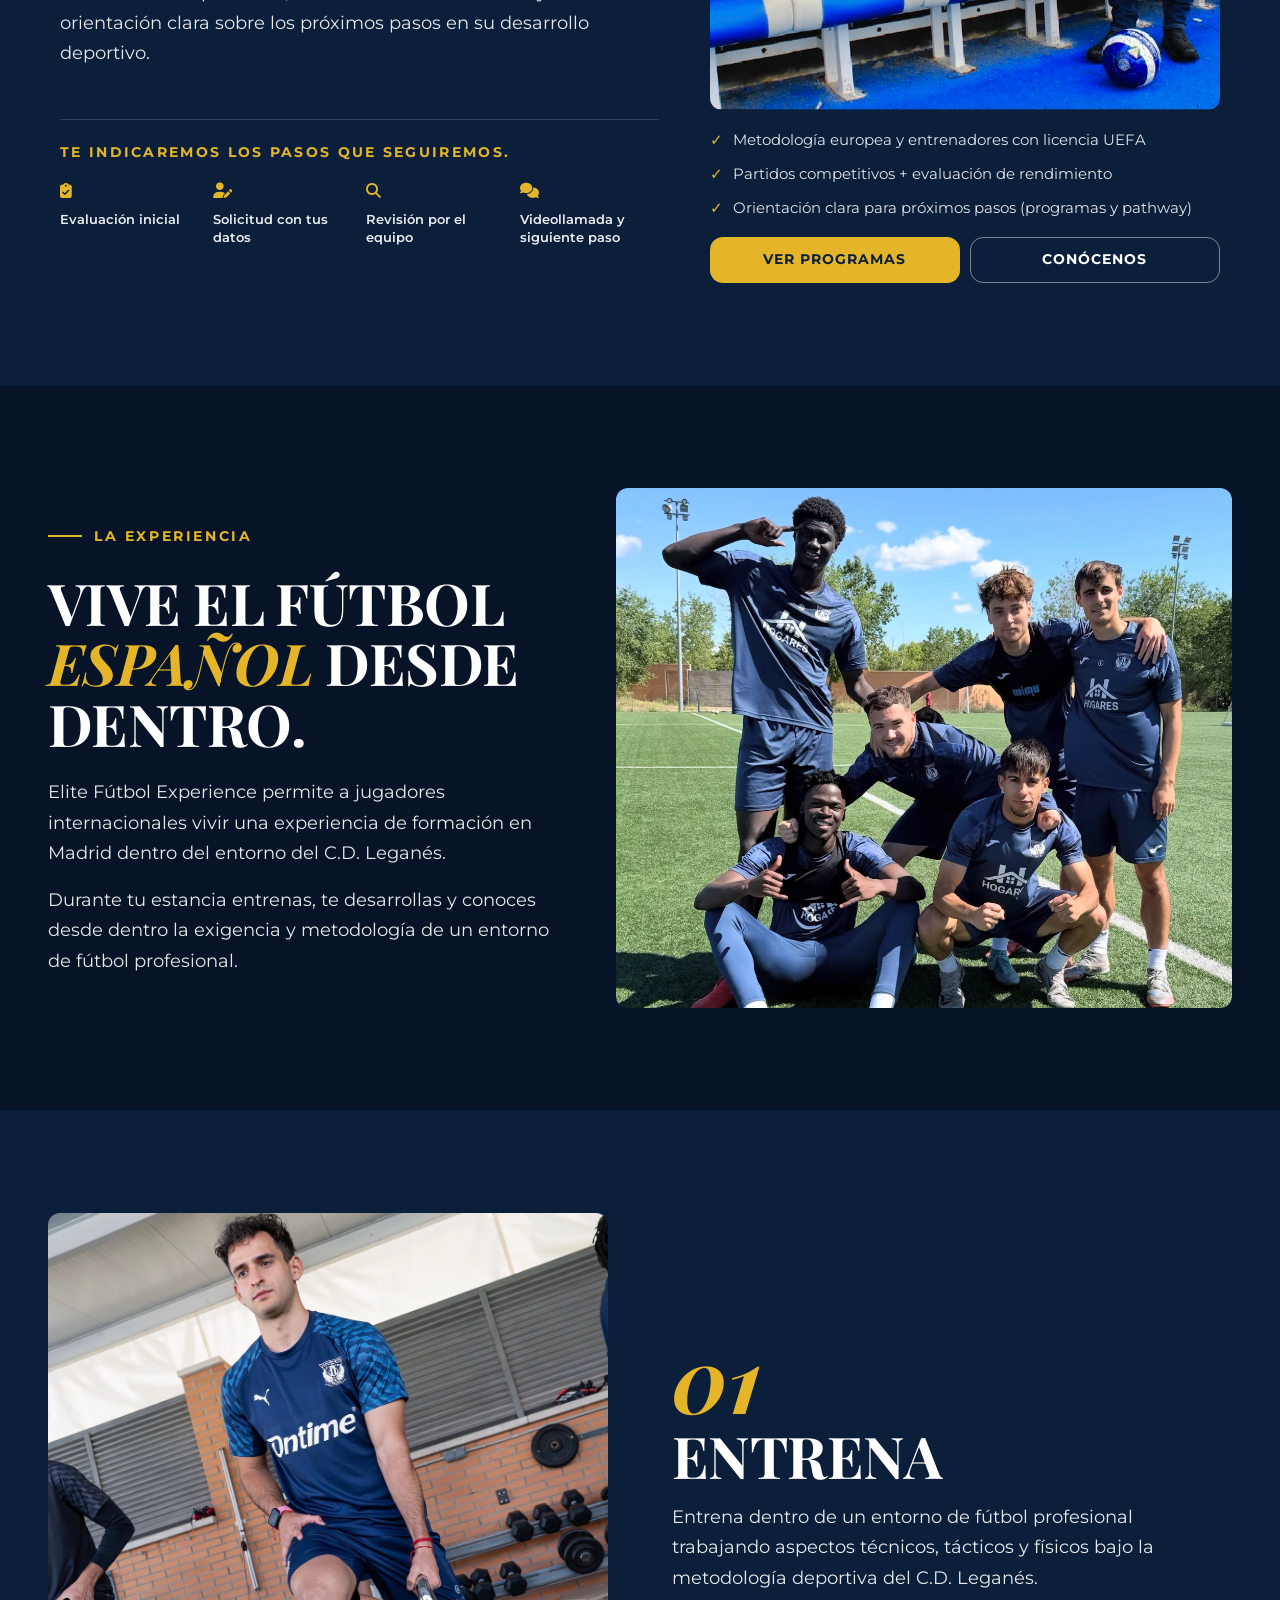
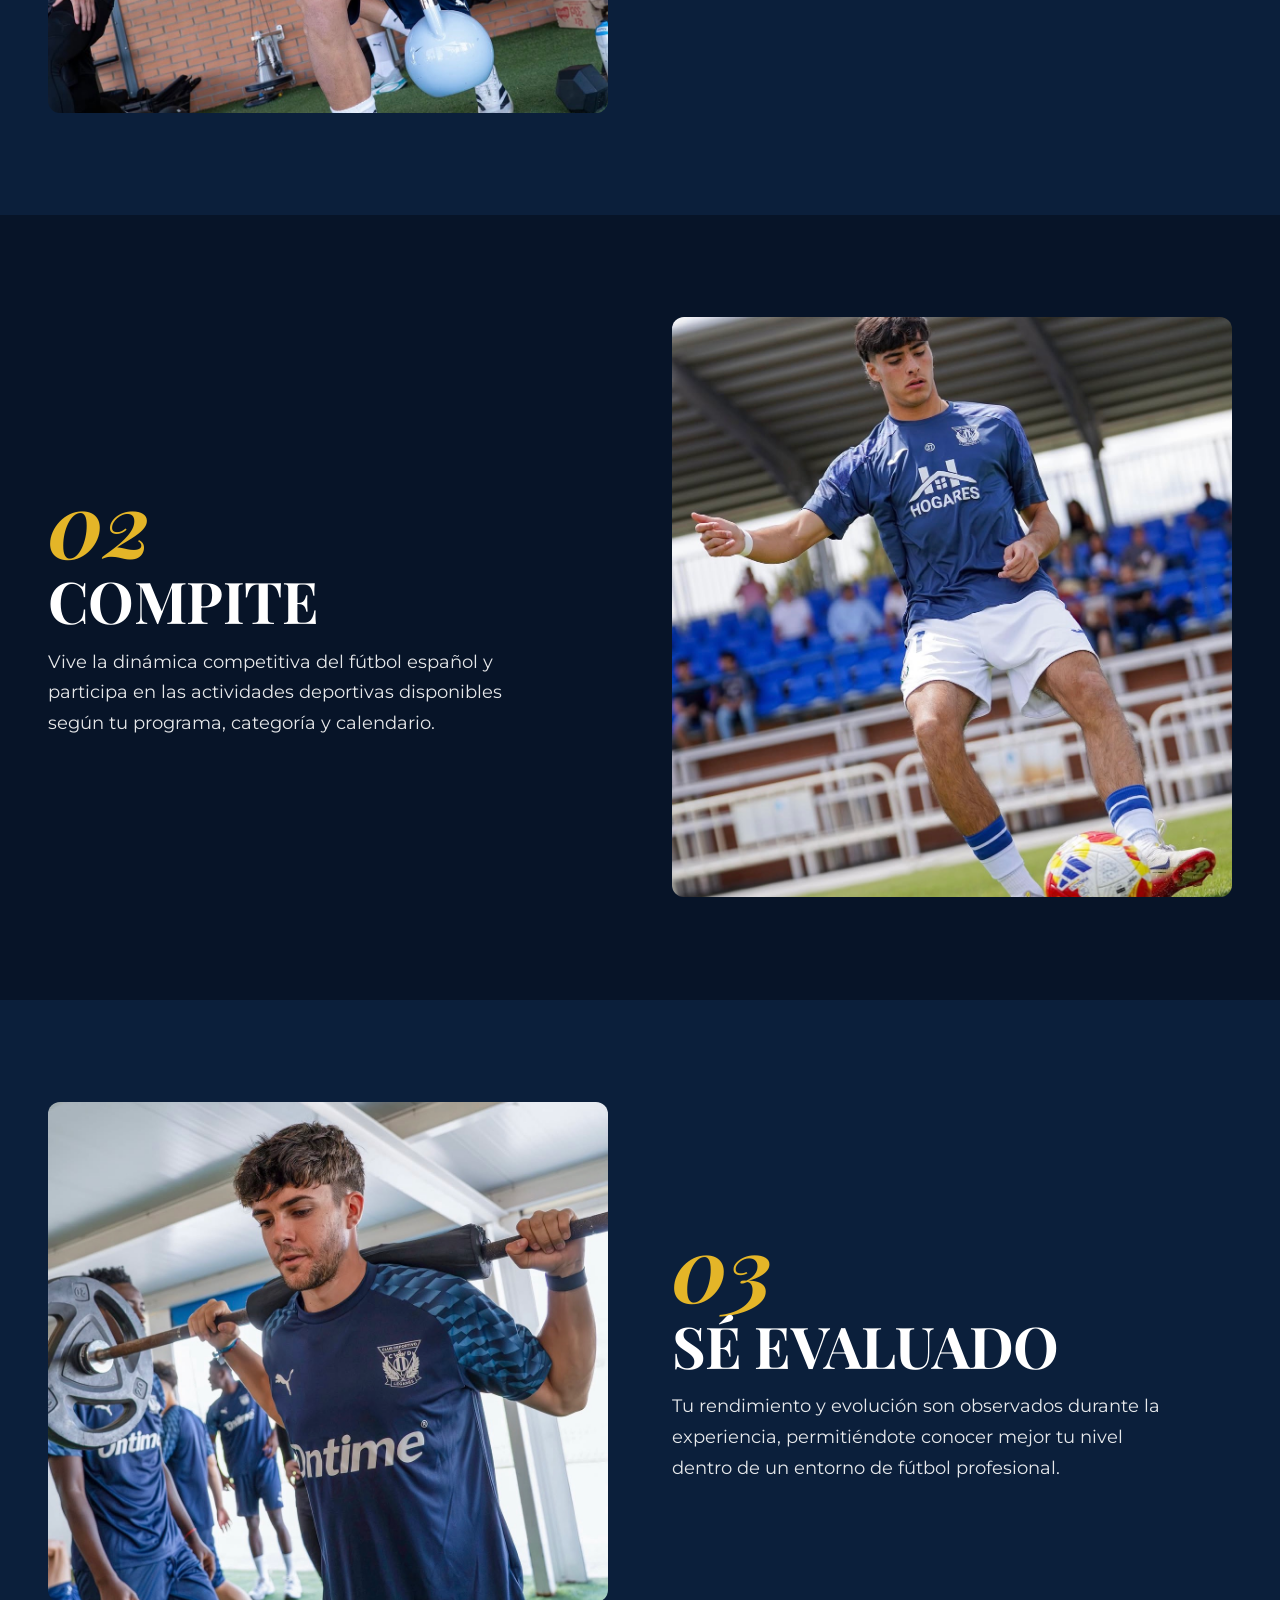
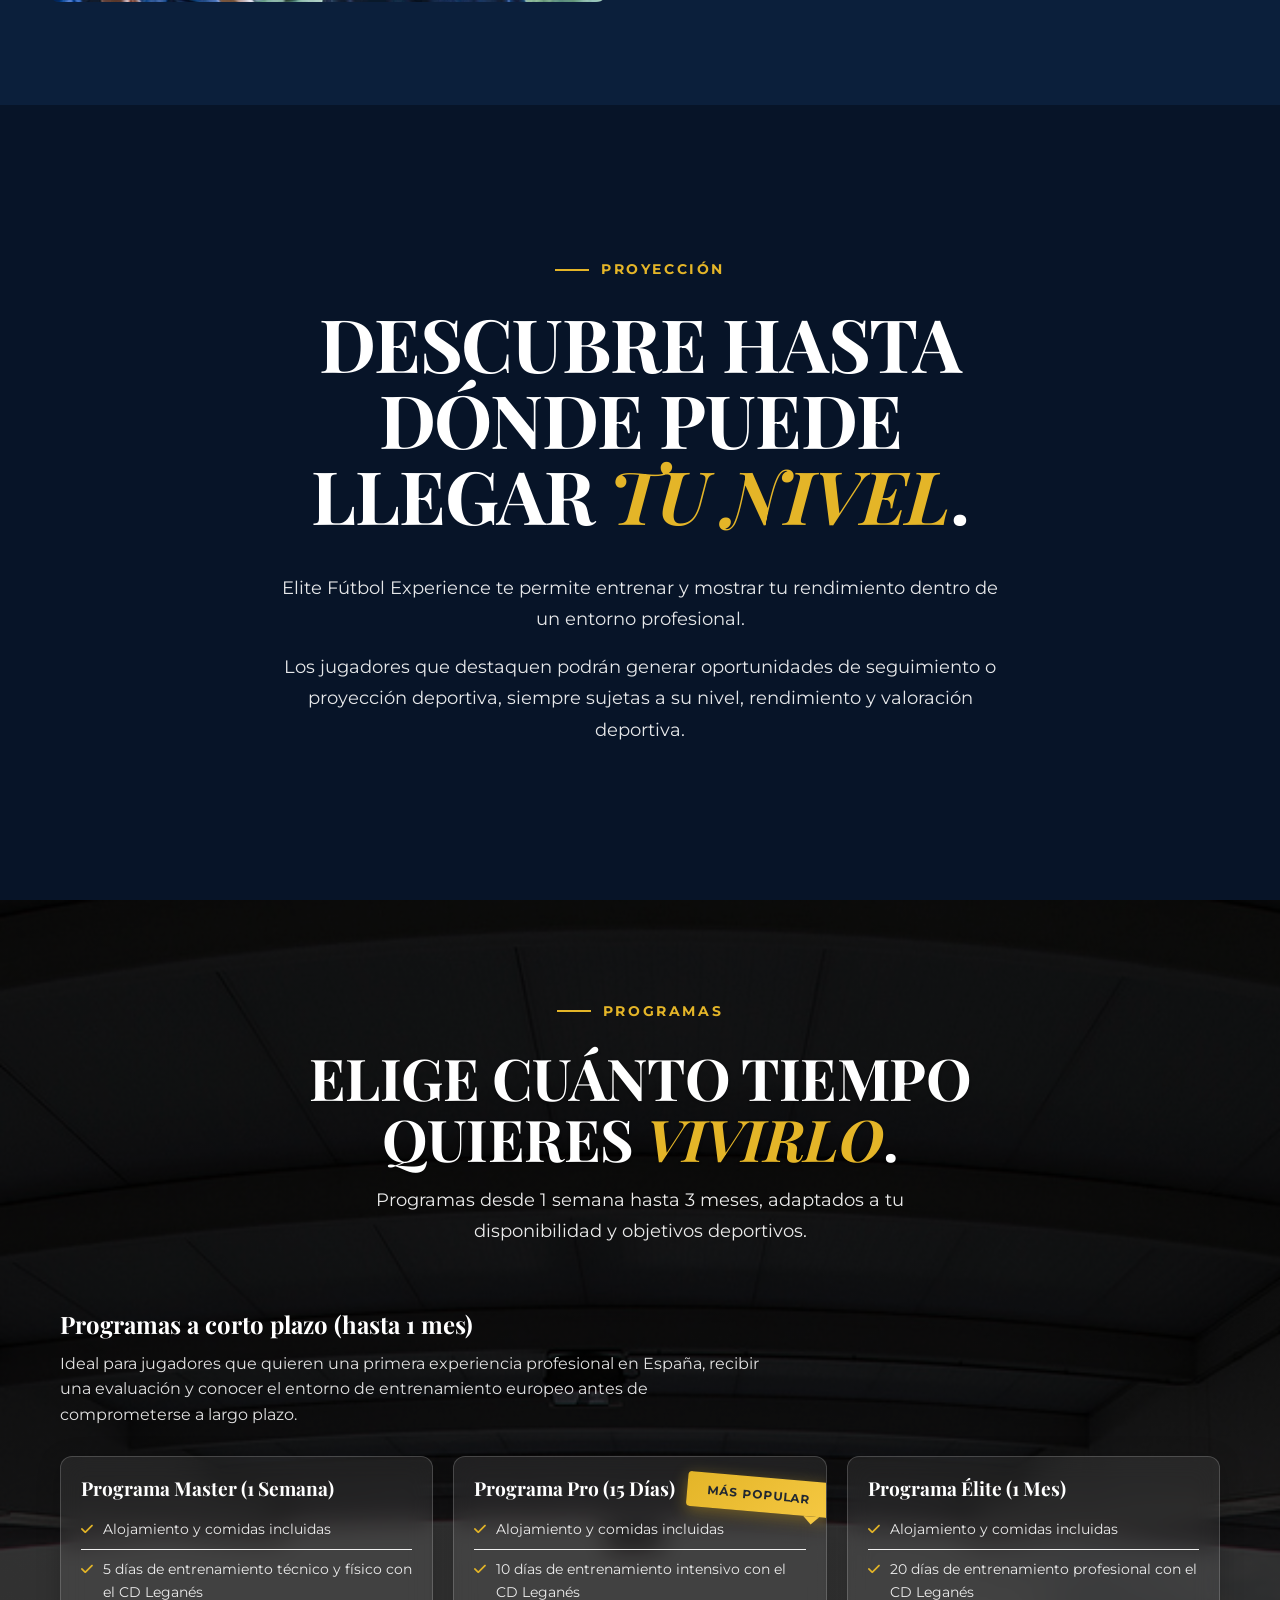
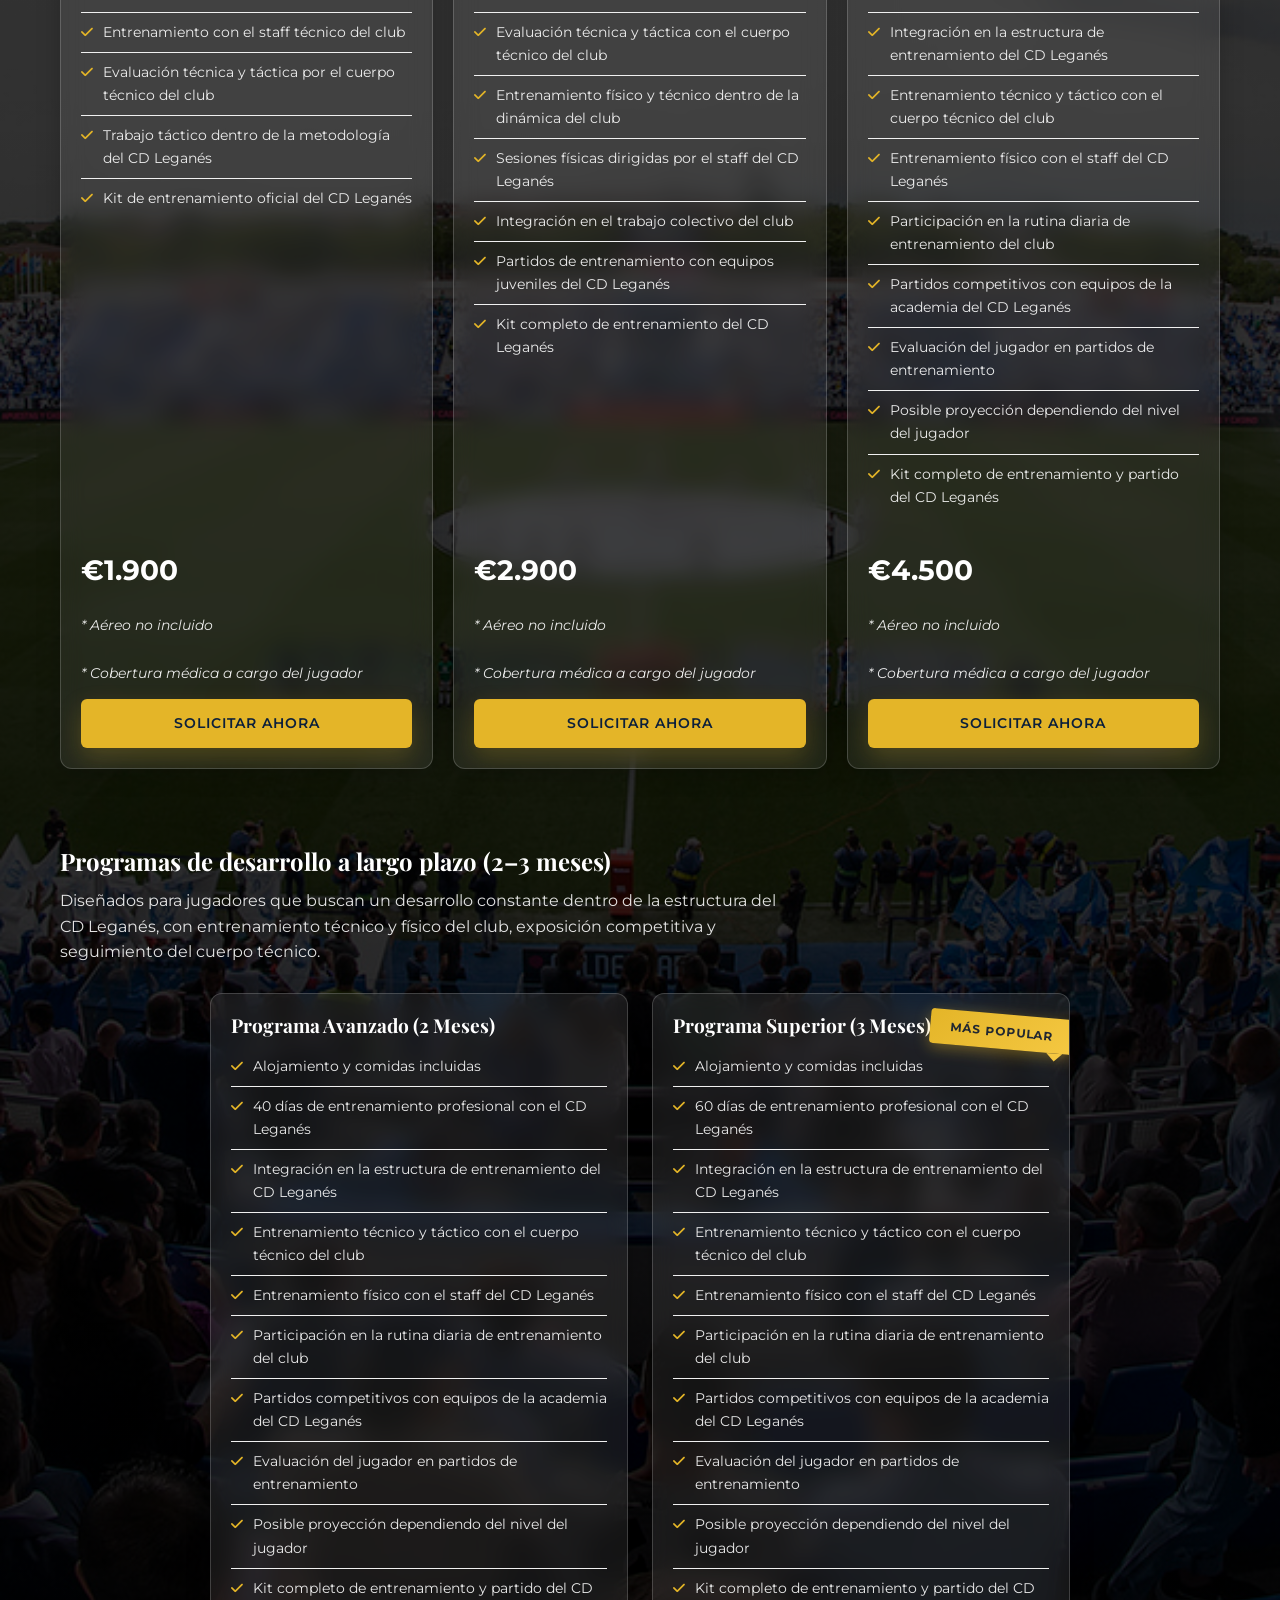
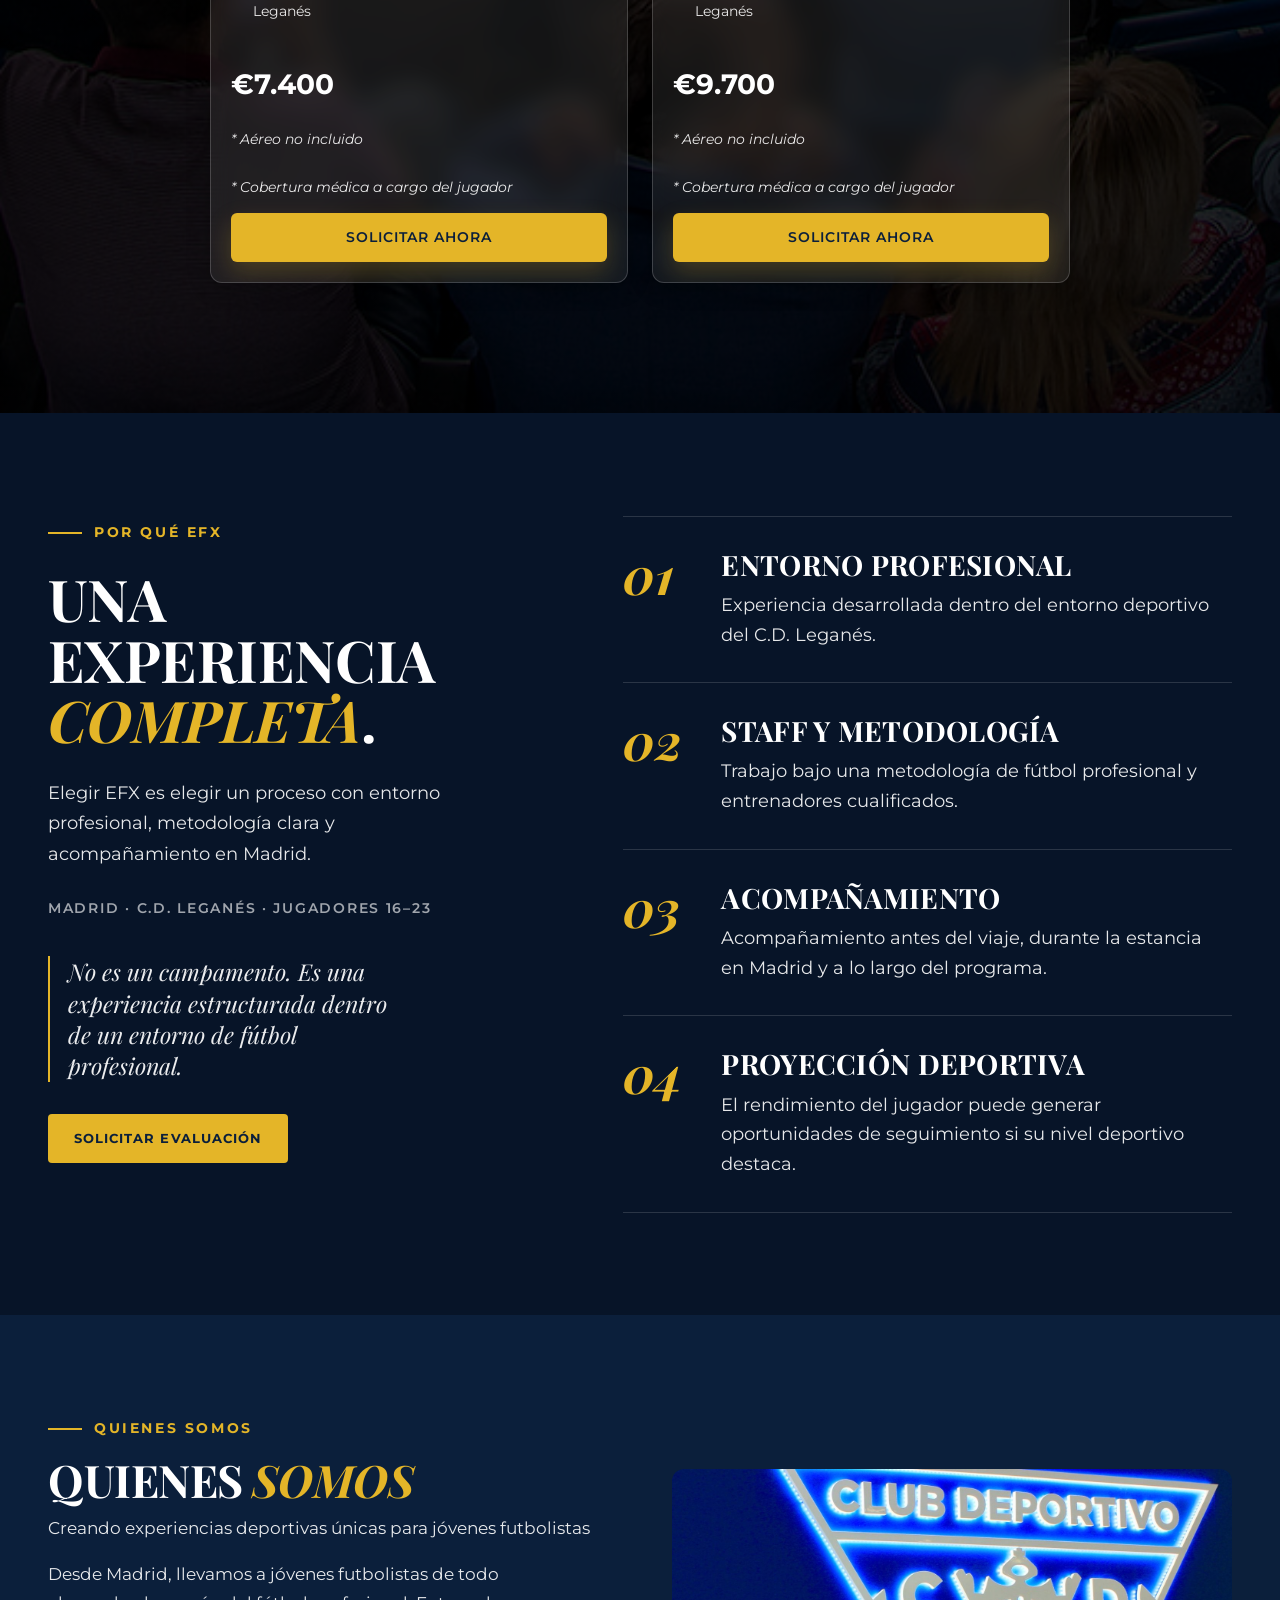
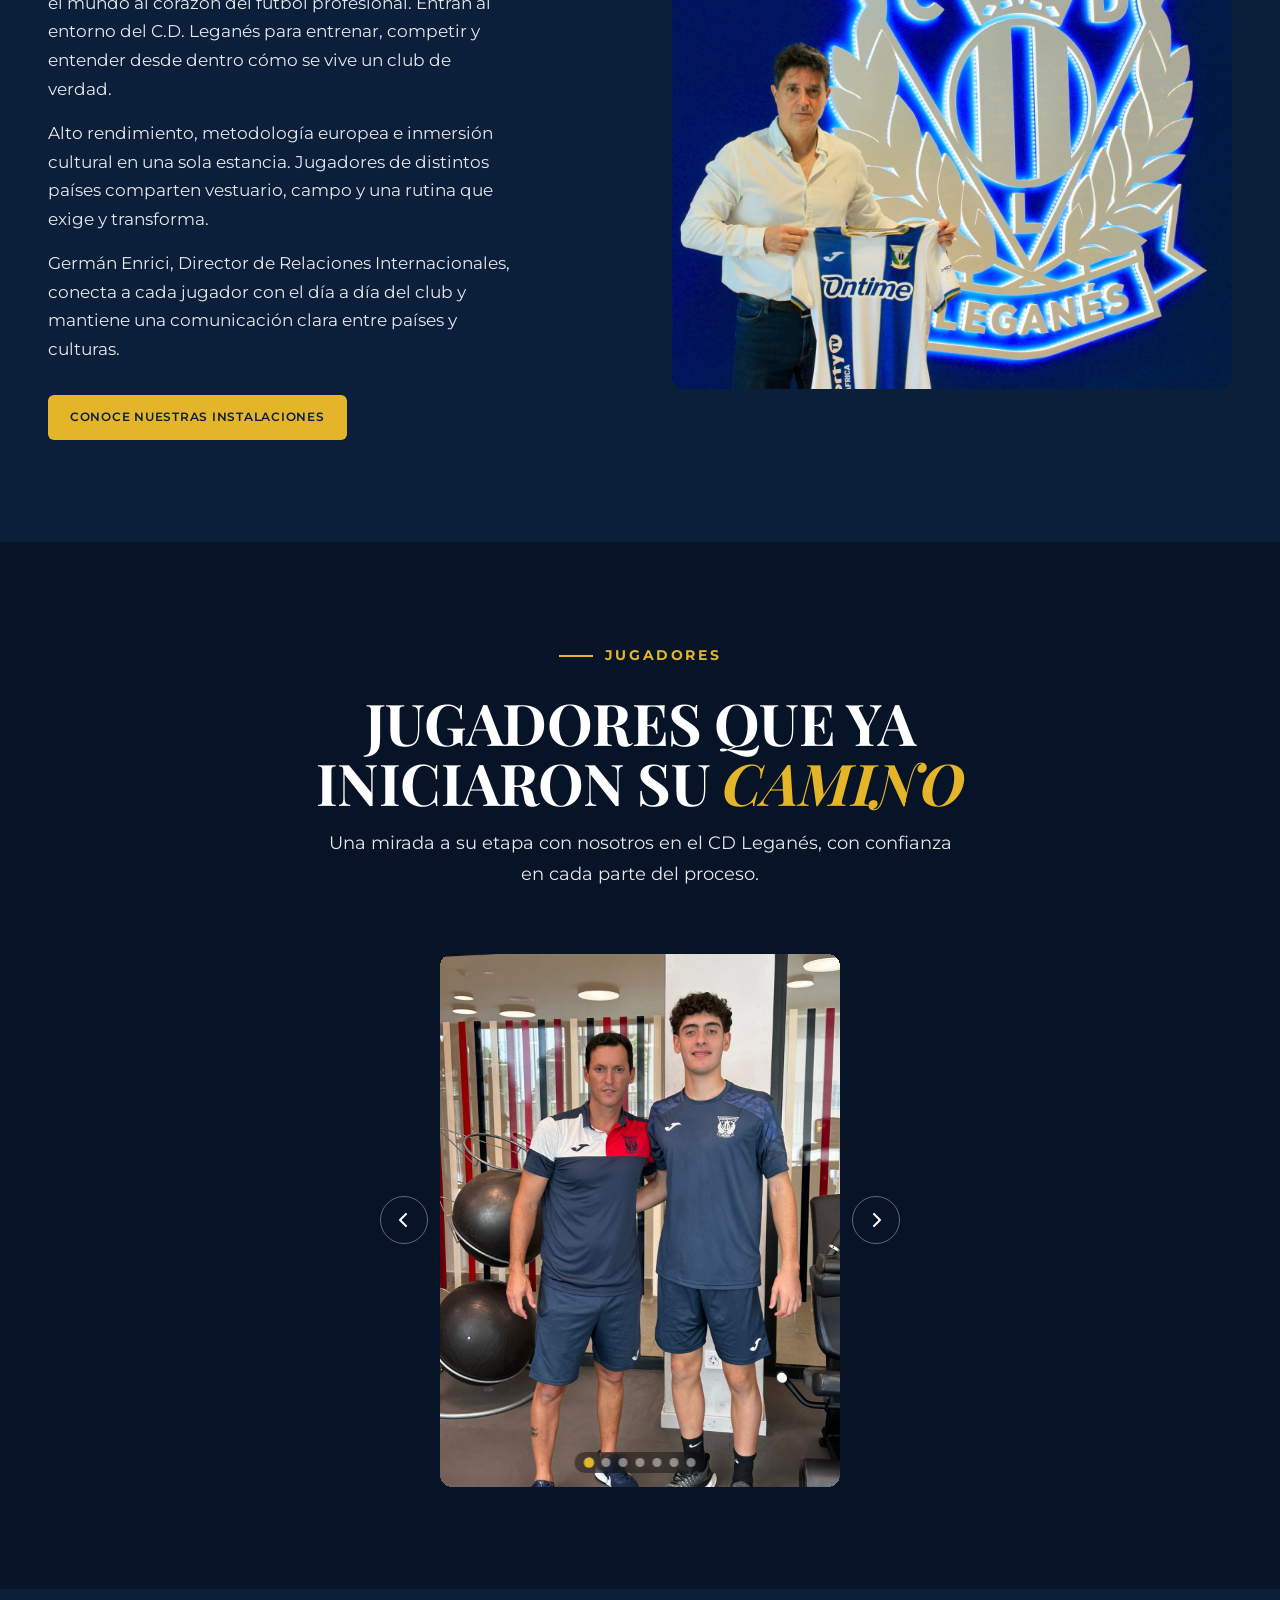
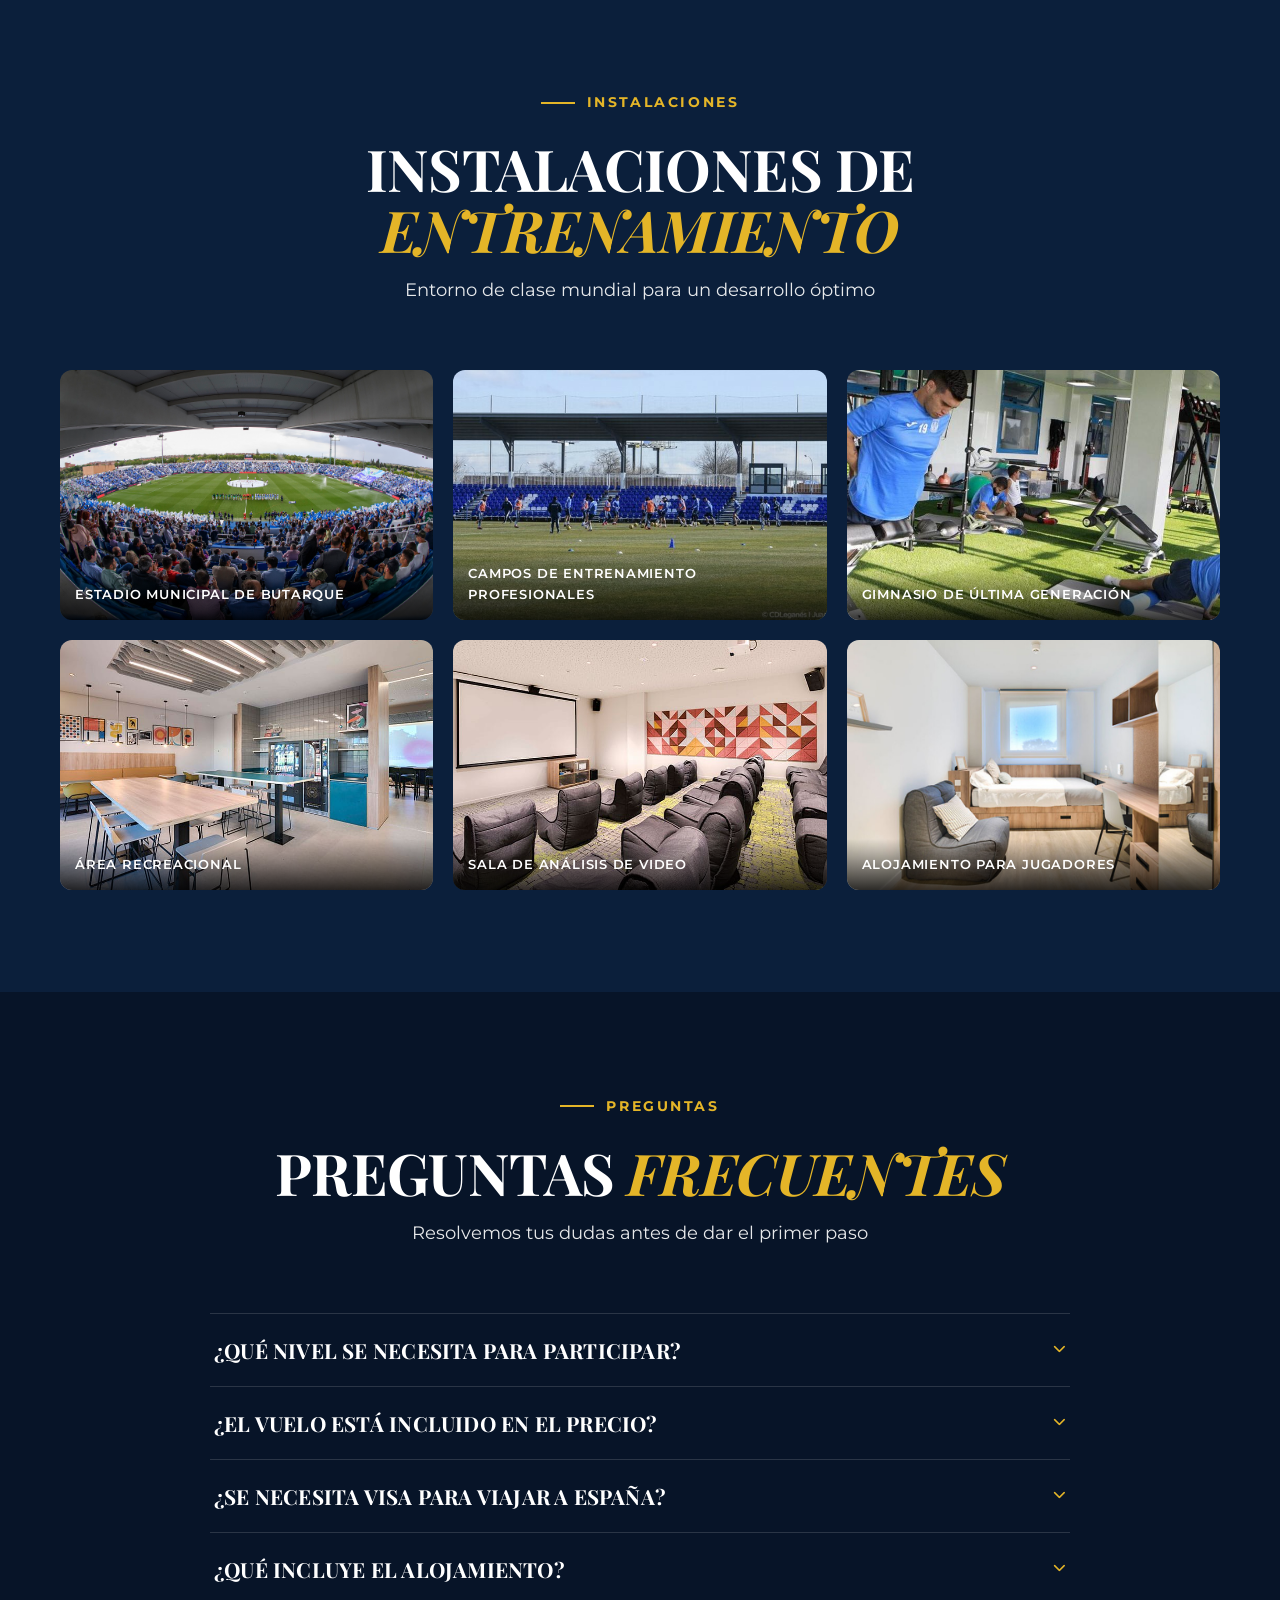
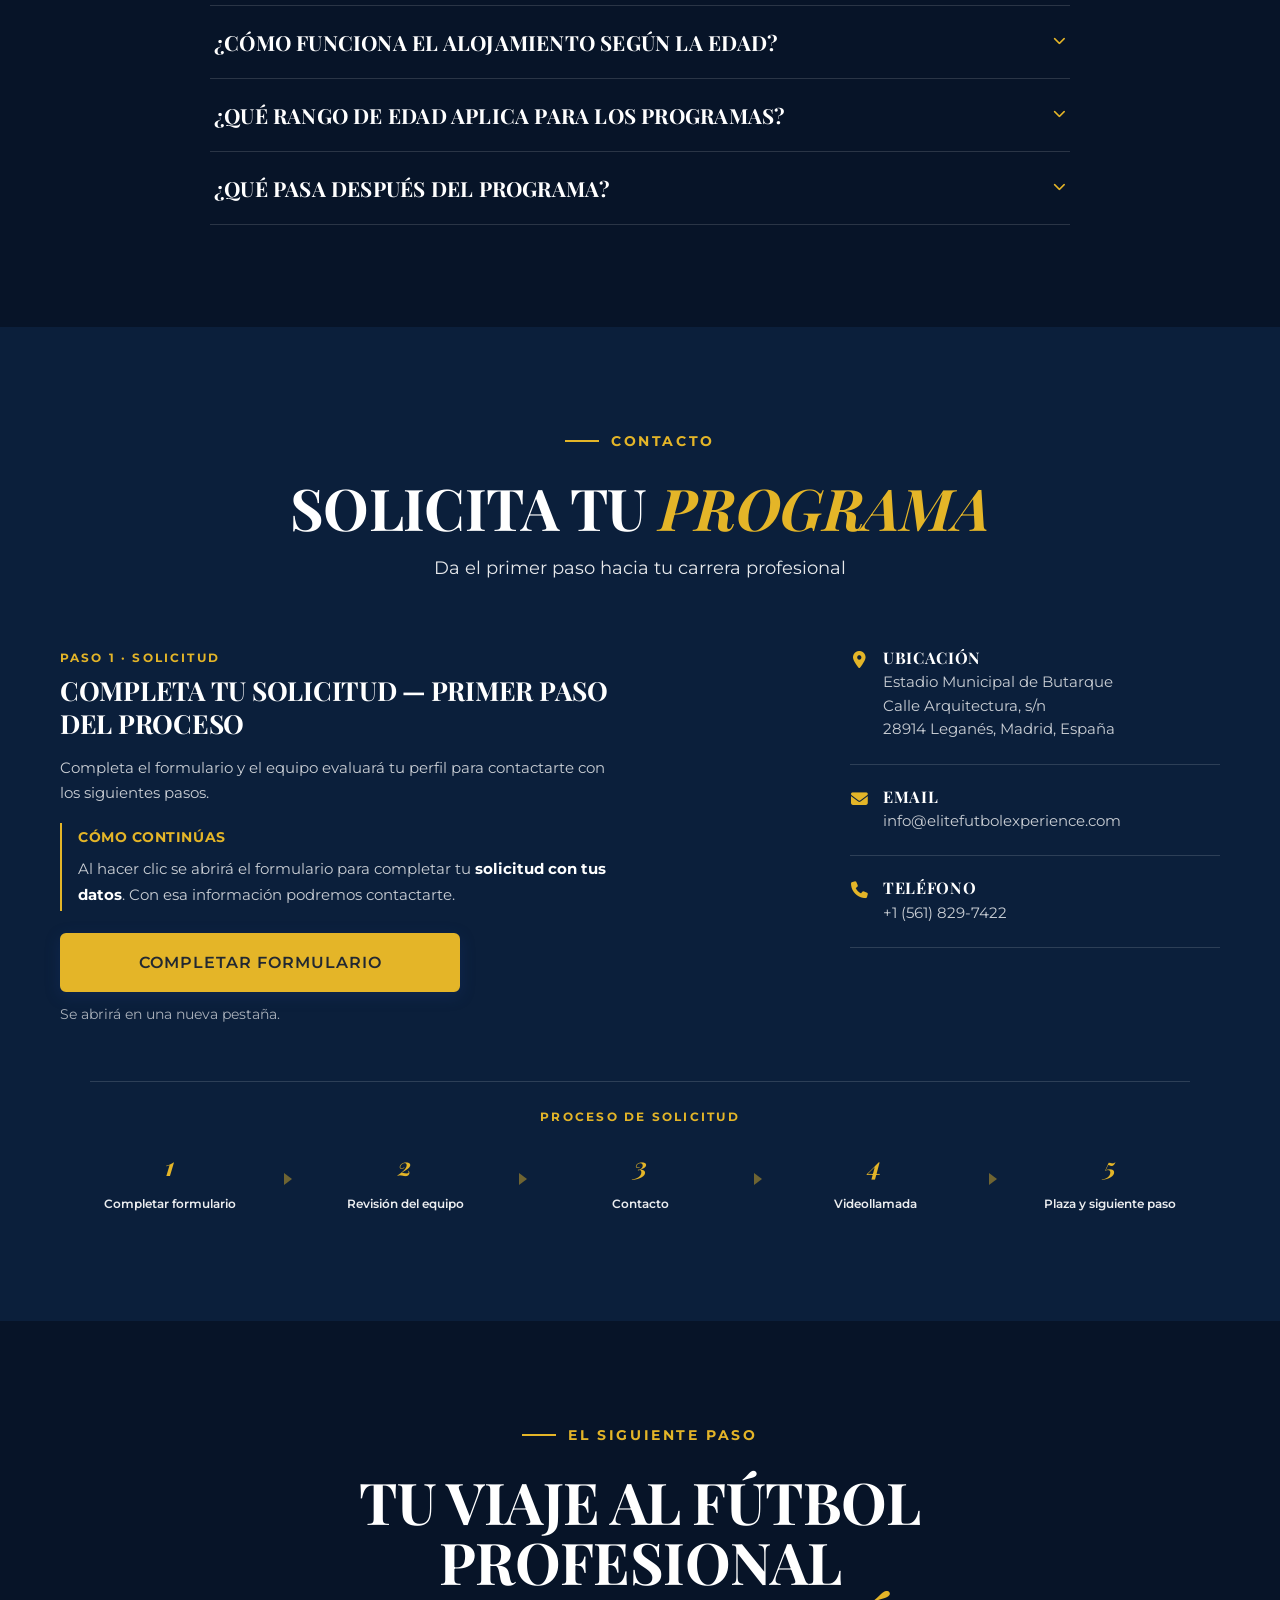
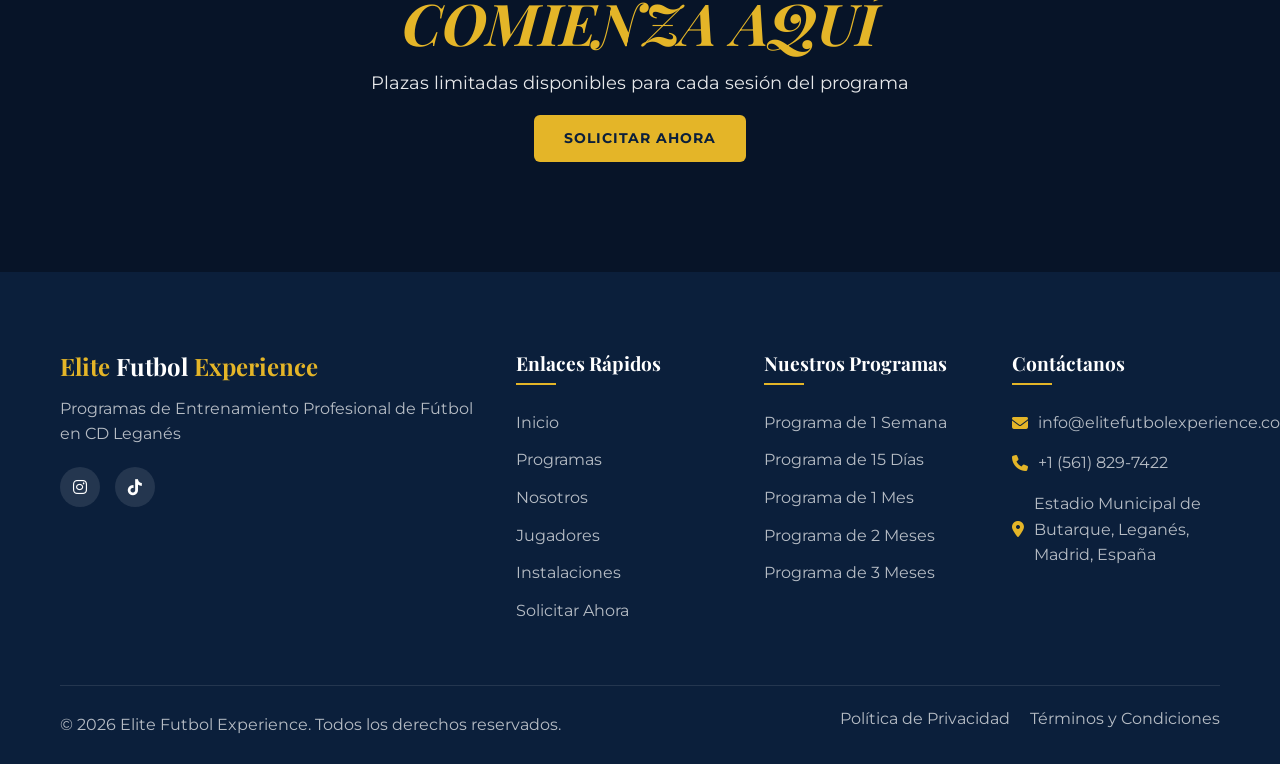
==== commit d6e8e10d: "Lower program prices slightly and refine Compite crop and FAQ color. Keeps the 1-week Master at €1.9" ====
--- a/index.html
+++ b/index.html
@@ -358,7 +358,7 @@
                             <li><i class="fas fa-check"></i> <span data-i18n="program_15days_feature7">Partidos de entrenamiento con equipos juveniles del CD Leganés</span></li>
                             <li><i class="fas fa-check"></i> <span data-i18n="program_15days_feature9">Kit completo de entrenamiento del CD Leganés</span></li>
                         </ul>
-                        <p class="price program-price-below">€3.100</p>
+                        <p class="price program-price-below">€2.900</p>
                         <p class="note" data-i18n="program_note">* Aéreo no incluido</p>
                         <p class="note" data-i18n="program_medical_note">* Cobertura médica a cargo del jugador</p>
                         <a href="https://tally.so/r/RGaY1P" target="_blank" rel="noopener noreferrer" class="btn" data-i18n="program_apply_btn">Solicitar Ahora</a>
@@ -380,7 +380,7 @@
                             <li><i class="fas fa-check"></i> <span data-i18n="program_1month_feature11">Posible proyección dependiendo del nivel del jugador</span></li>
                             <li><i class="fas fa-check"></i> <span data-i18n="program_1month_feature12">Kit completo de entrenamiento y partido del CD Leganés</span></li>
                         </ul>
-                        <p class="price program-price-below">€4.800</p>
+                        <p class="price program-price-below">€4.500</p>
                         <p class="note" data-i18n="program_note">* Aéreo no incluido</p>
                         <p class="note" data-i18n="program_medical_note">* Cobertura médica a cargo del jugador</p>
                         <a href="https://tally.so/r/RGaY1P" target="_blank" rel="noopener noreferrer" class="btn" data-i18n="program_apply_btn">Solicitar Ahora</a>
@@ -409,7 +409,7 @@
                             <li><i class="fas fa-check"></i> <span data-i18n="program_2months_feature11">Posible proyección dependiendo del nivel del jugador</span></li>
                             <li><i class="fas fa-check"></i> <span data-i18n="program_2months_feature12">Kit completo de entrenamiento y partido del CD Leganés</span></li>
                         </ul>
-                        <p class="price program-price-below">€7.800</p>
+                        <p class="price program-price-below">€7.400</p>
                         <p class="note" data-i18n="program_note">* Aéreo no incluido</p>
                         <p class="note" data-i18n="program_medical_note">* Cobertura médica a cargo del jugador</p>
                         <a href="https://tally.so/r/RGaY1P" target="_blank" rel="noopener noreferrer" class="btn" data-i18n="program_apply_btn">Solicitar Ahora</a>
@@ -432,7 +432,7 @@
                             <li><i class="fas fa-check"></i> <span data-i18n="program_3months_feature11">Posible proyección dependiendo del nivel del jugador</span></li>
                             <li><i class="fas fa-check"></i> <span data-i18n="program_3months_feature12">Kit completo de entrenamiento y partido del CD Leganés</span></li>
                         </ul>
-                        <p class="price program-price-below">€10.200</p>
+                        <p class="price program-price-below">€9.700</p>
                         <p class="note" data-i18n="program_note">* Aéreo no incluido</p>
                         <p class="note" data-i18n="program_medical_note">* Cobertura médica a cargo del jugador</p>
                         <a href="https://tally.so/r/RGaY1P" target="_blank" rel="noopener noreferrer" class="btn" data-i18n="program_apply_btn">Solicitar Ahora</a>
--- a/styles.css
+++ b/styles.css
@@ -3236,7 +3236,7 @@
 
 /* Footer */
 footer {
-    background-color: #1a1a1a;
+    background-color: var(--color-navy, #0B1F3B);
     color: rgba(255, 255, 255, 0.7);
     padding: 80px 0 0;
 }
@@ -5216,7 +5216,8 @@
 }
 
 .exp-chapter--compite .exp-chapter__media img {
-    object-position: center 22%;
+    height: clamp(420px, 48vw, 580px);
+    object-position: center 48%;
 }
 
 .exp-chapter--evaluado .exp-chapter__media img {
@@ -6183,7 +6184,7 @@
 }
 
 .faq-question:hover {
-    color: var(--color-accent-gold, #E4B528);
+    color: #fff;
 }
 
 .faq-answer p {
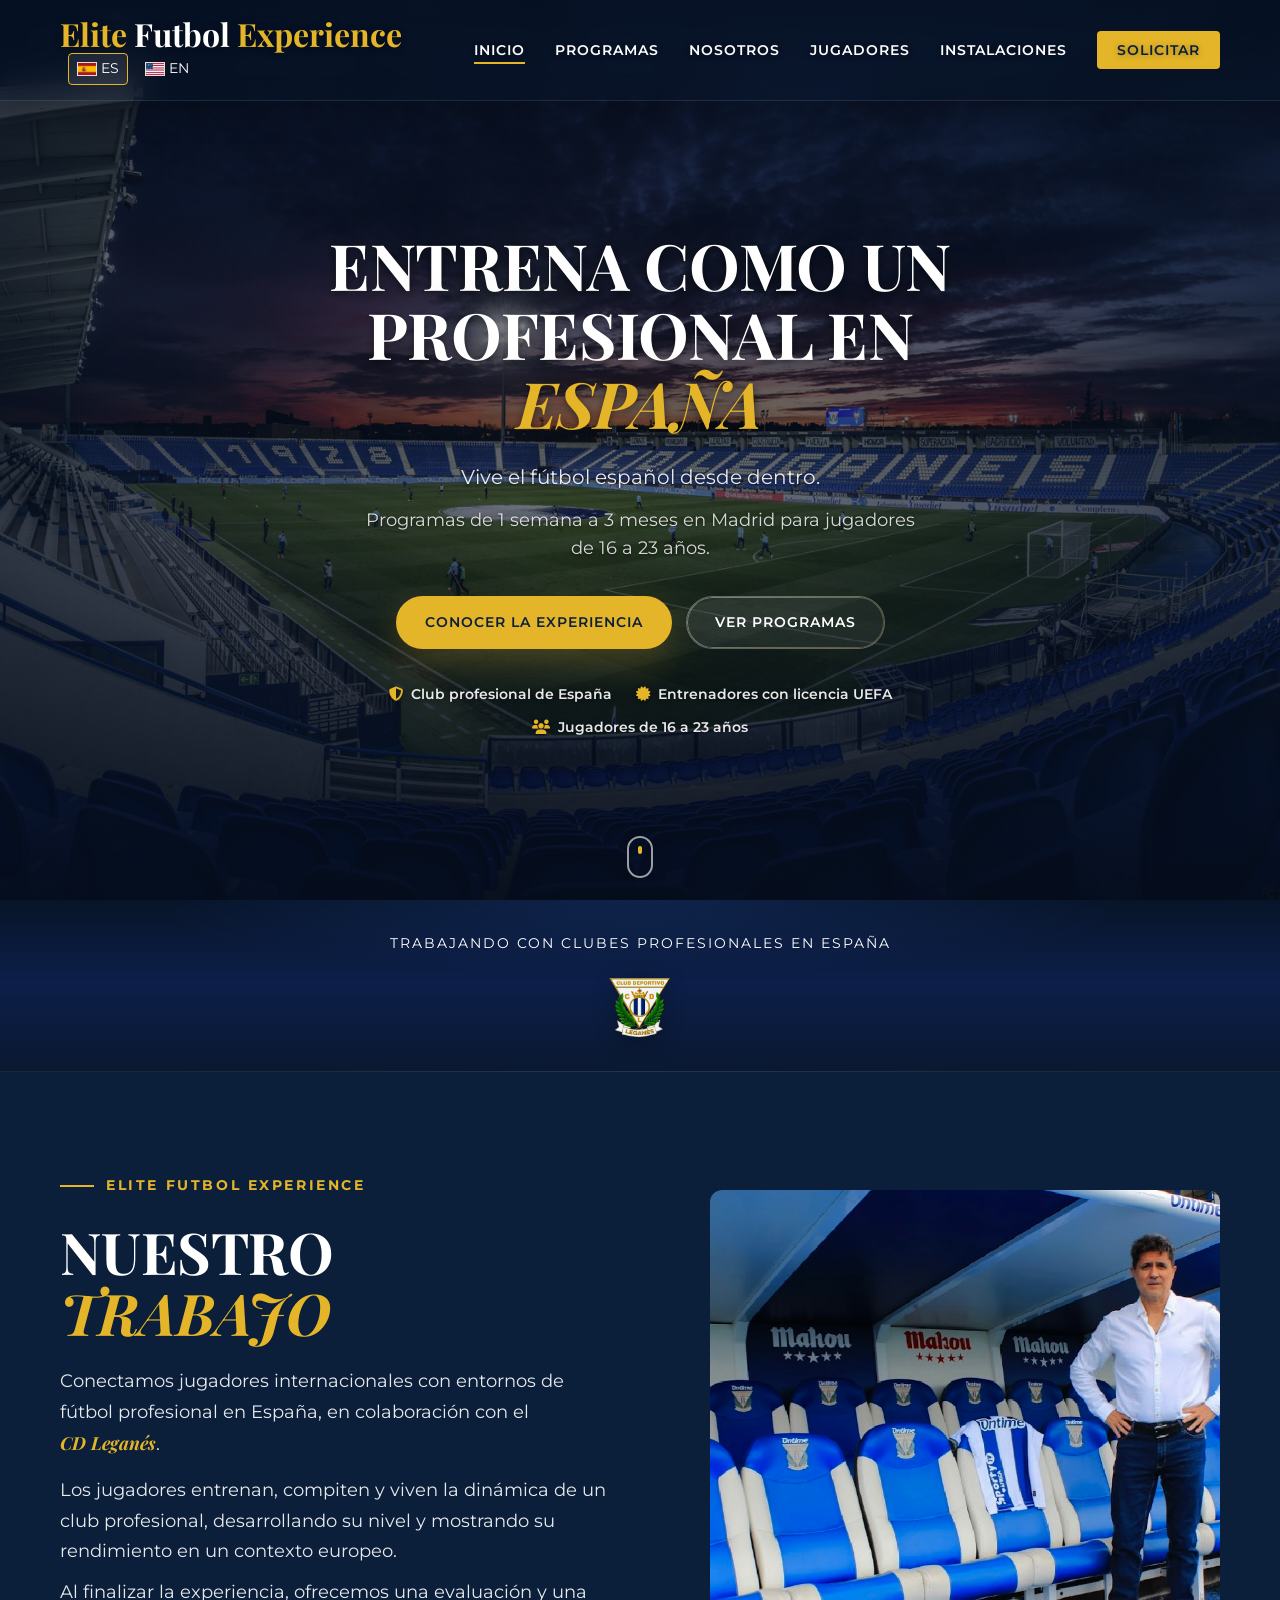
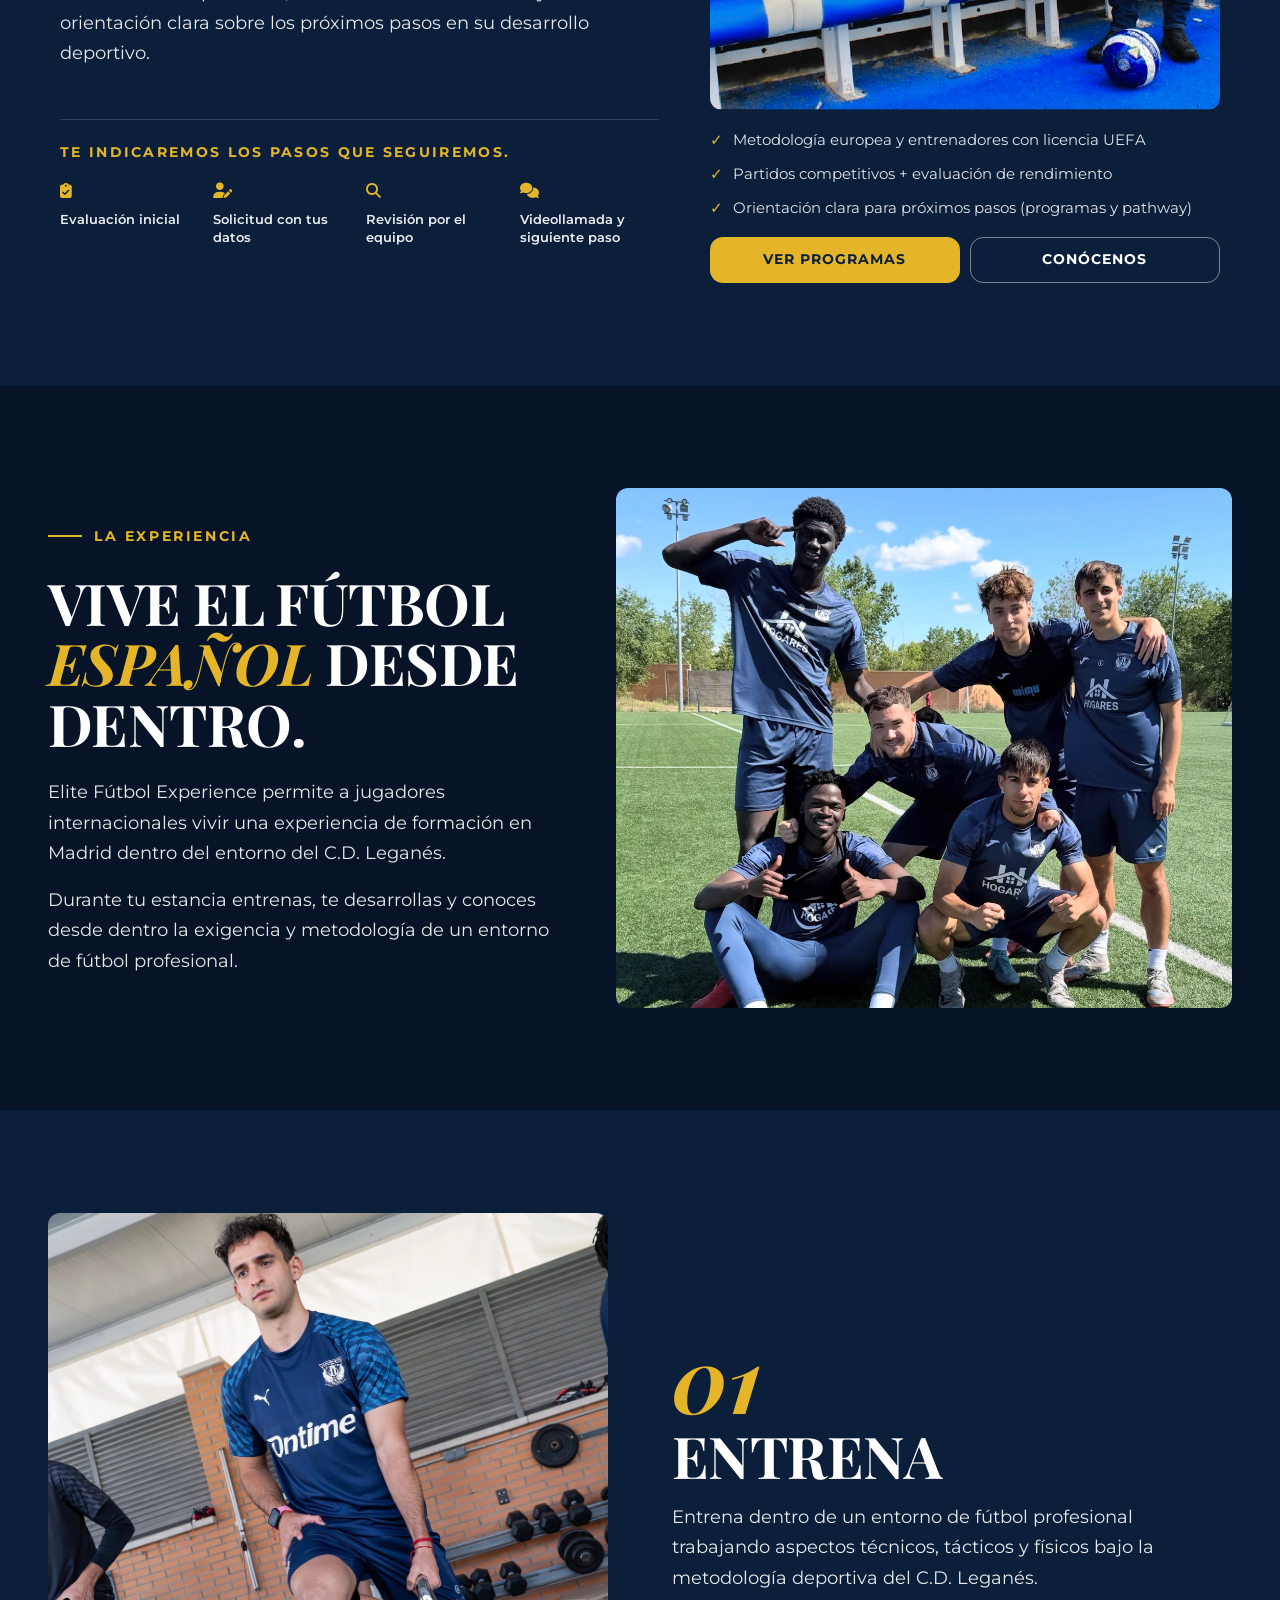
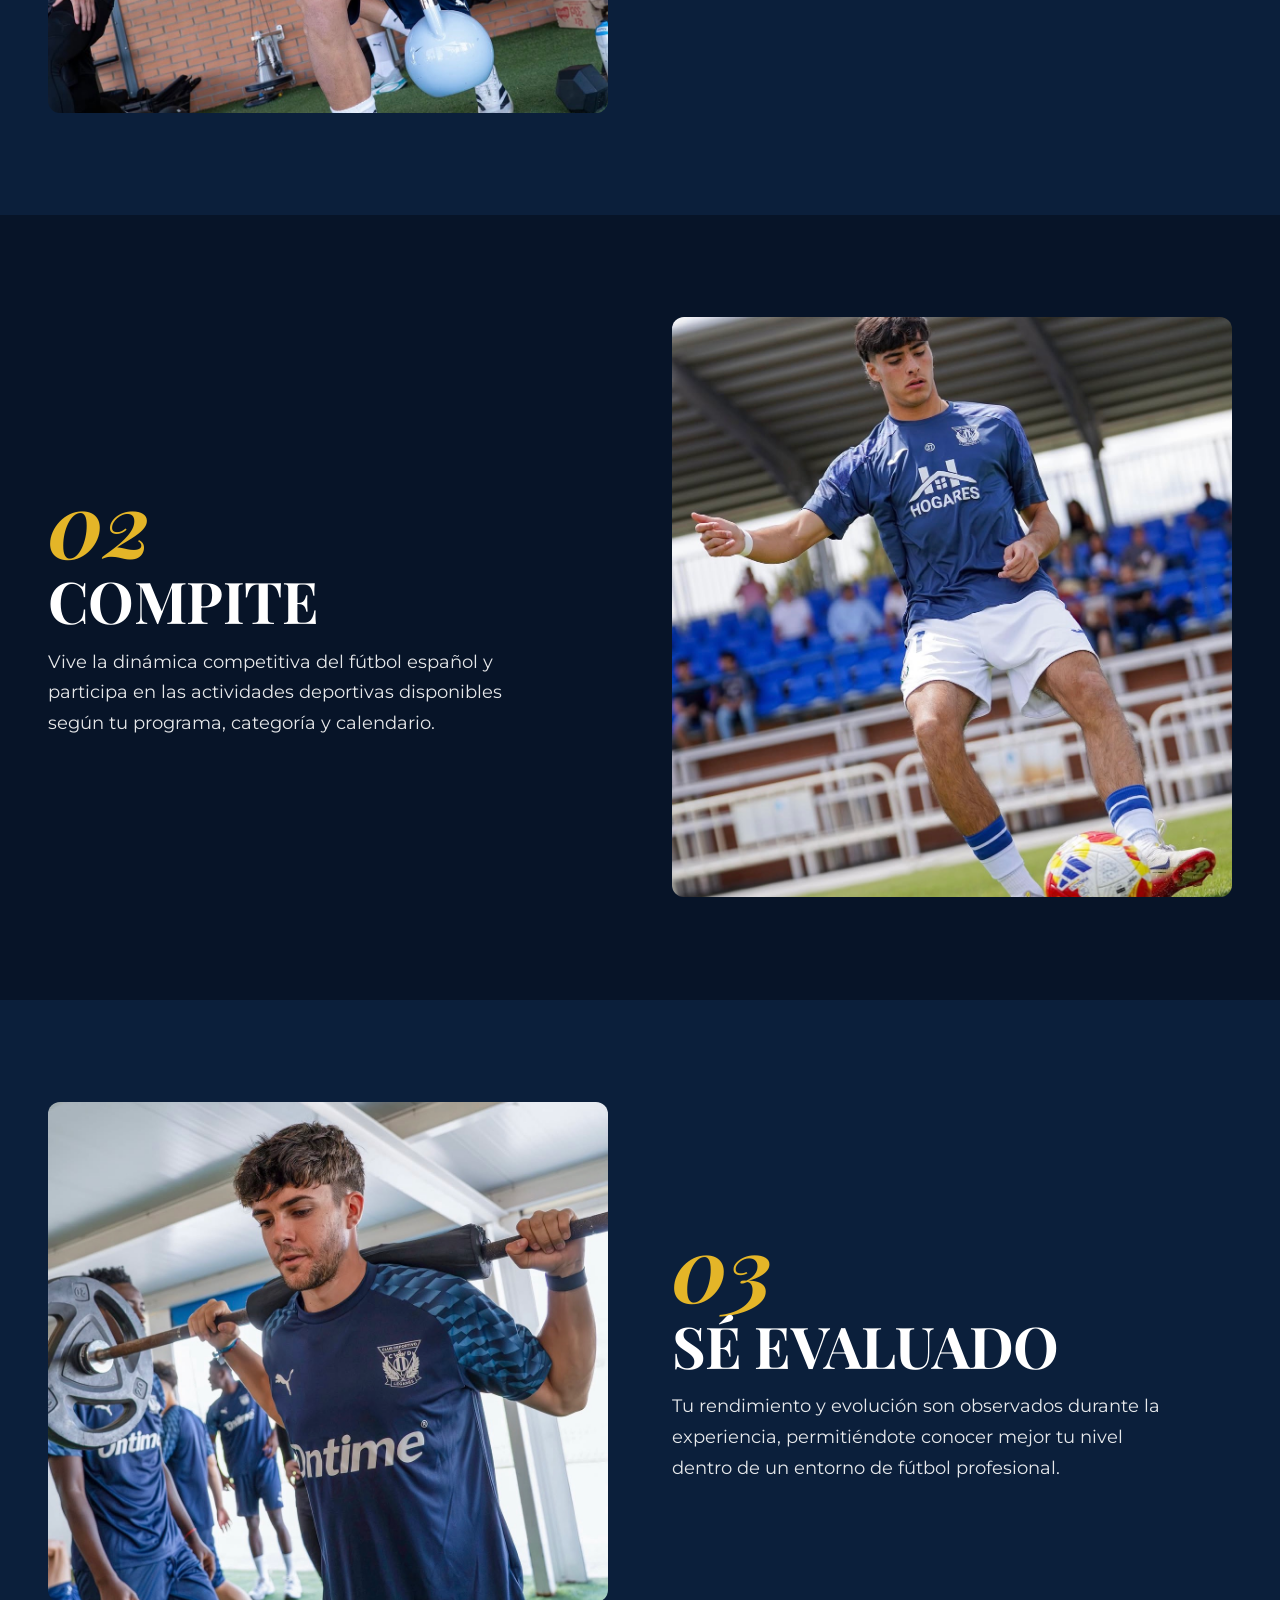
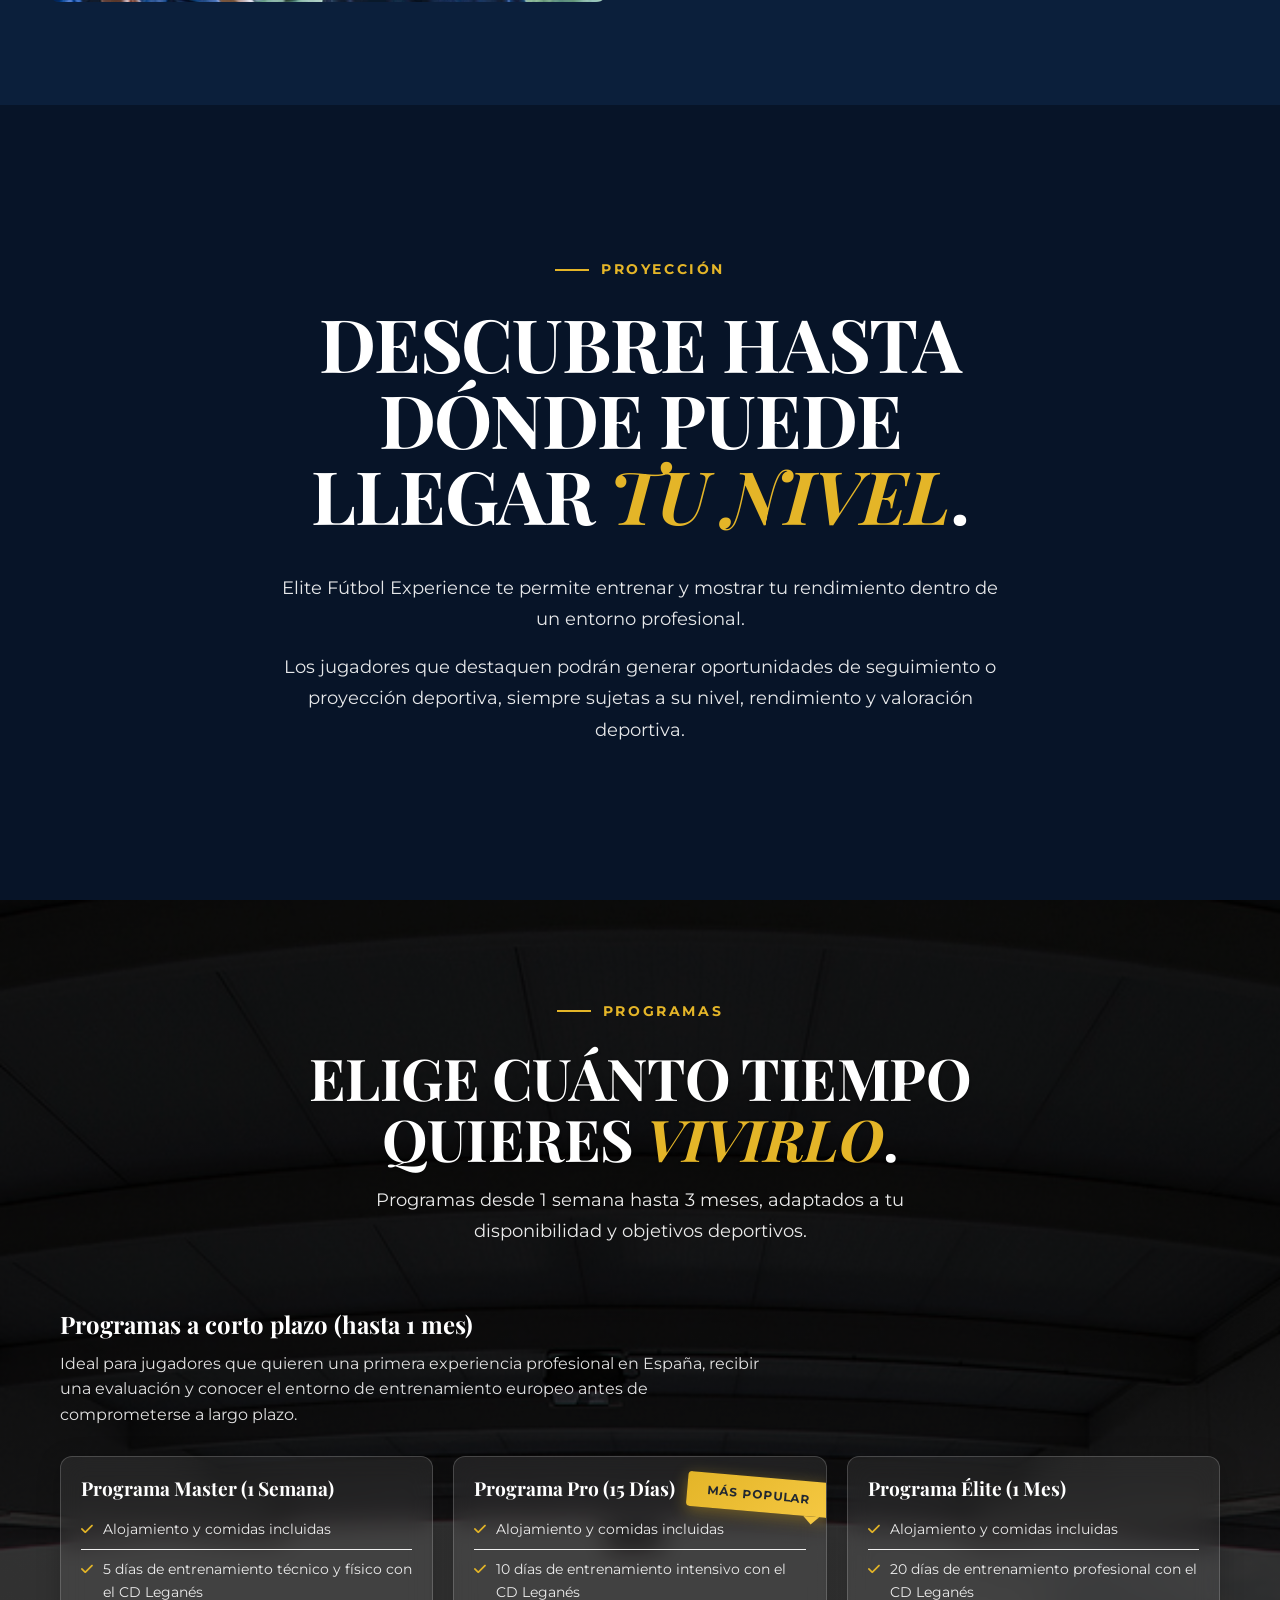
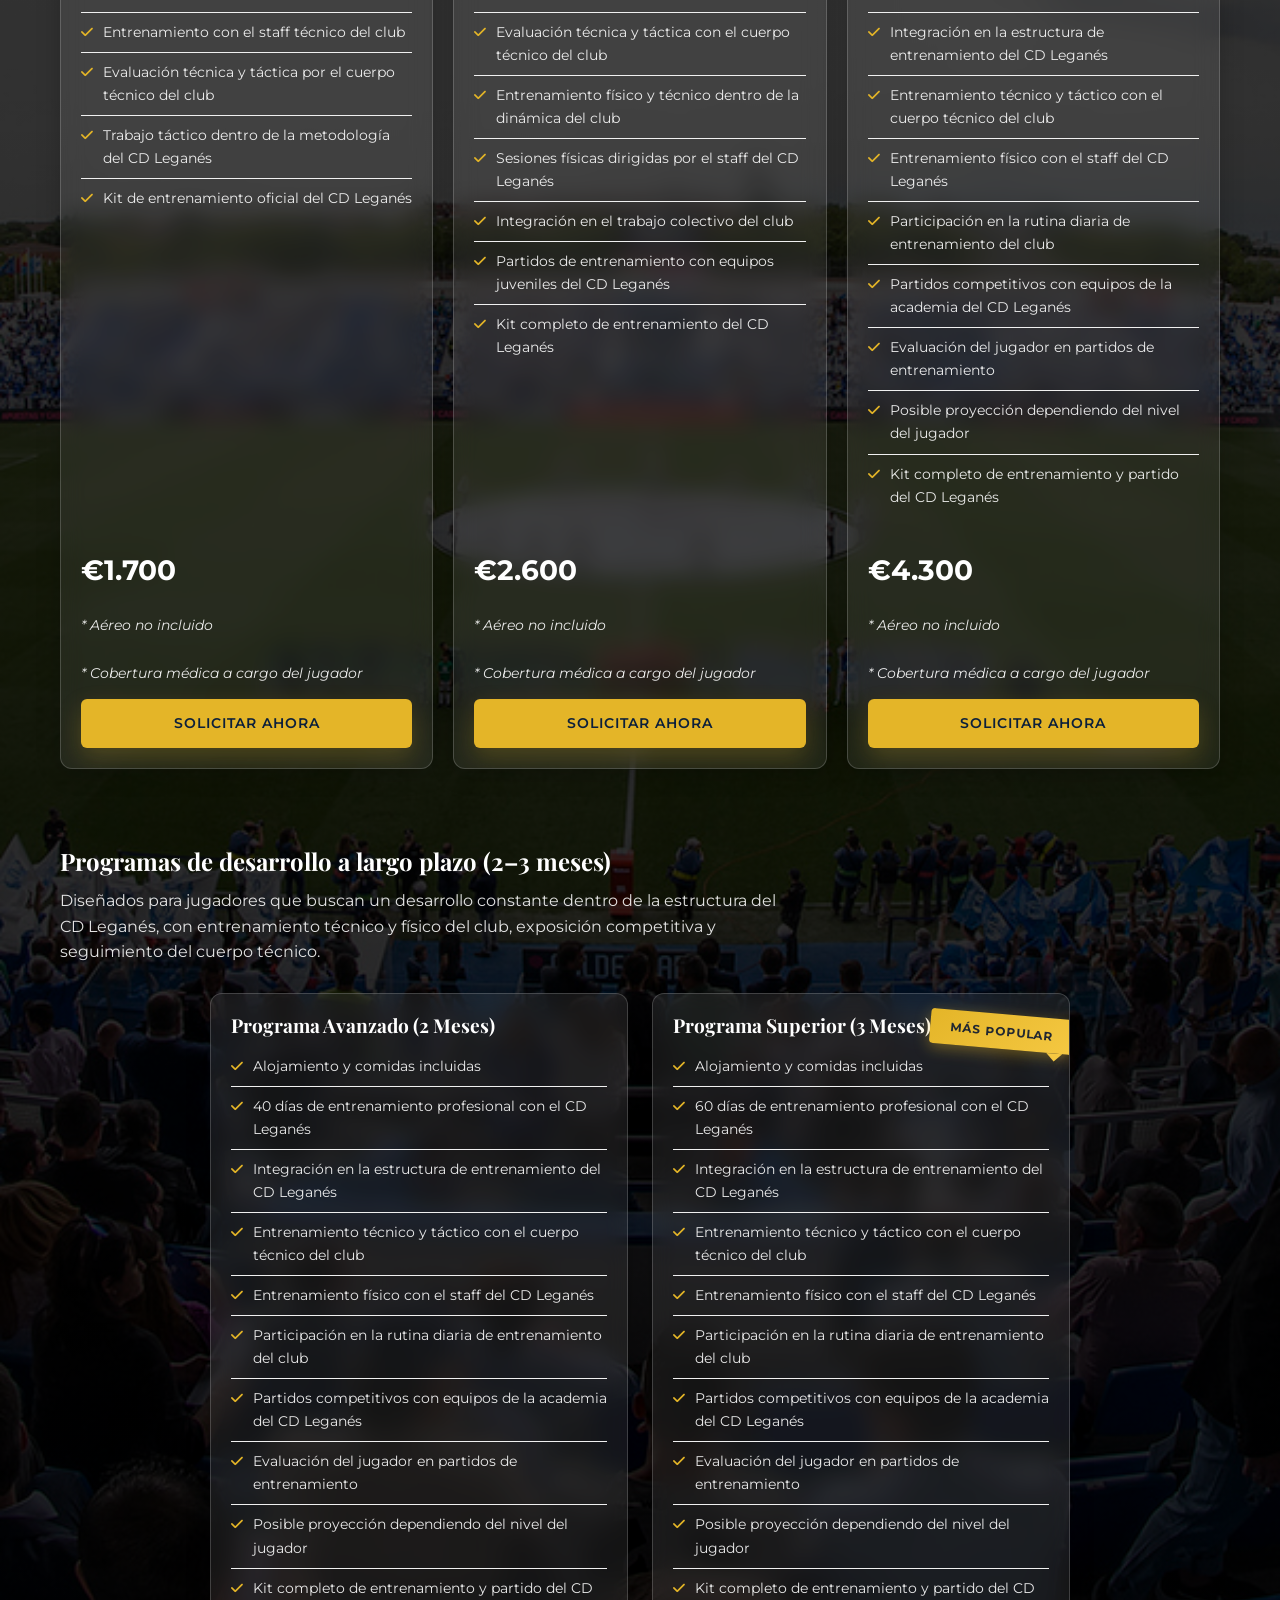
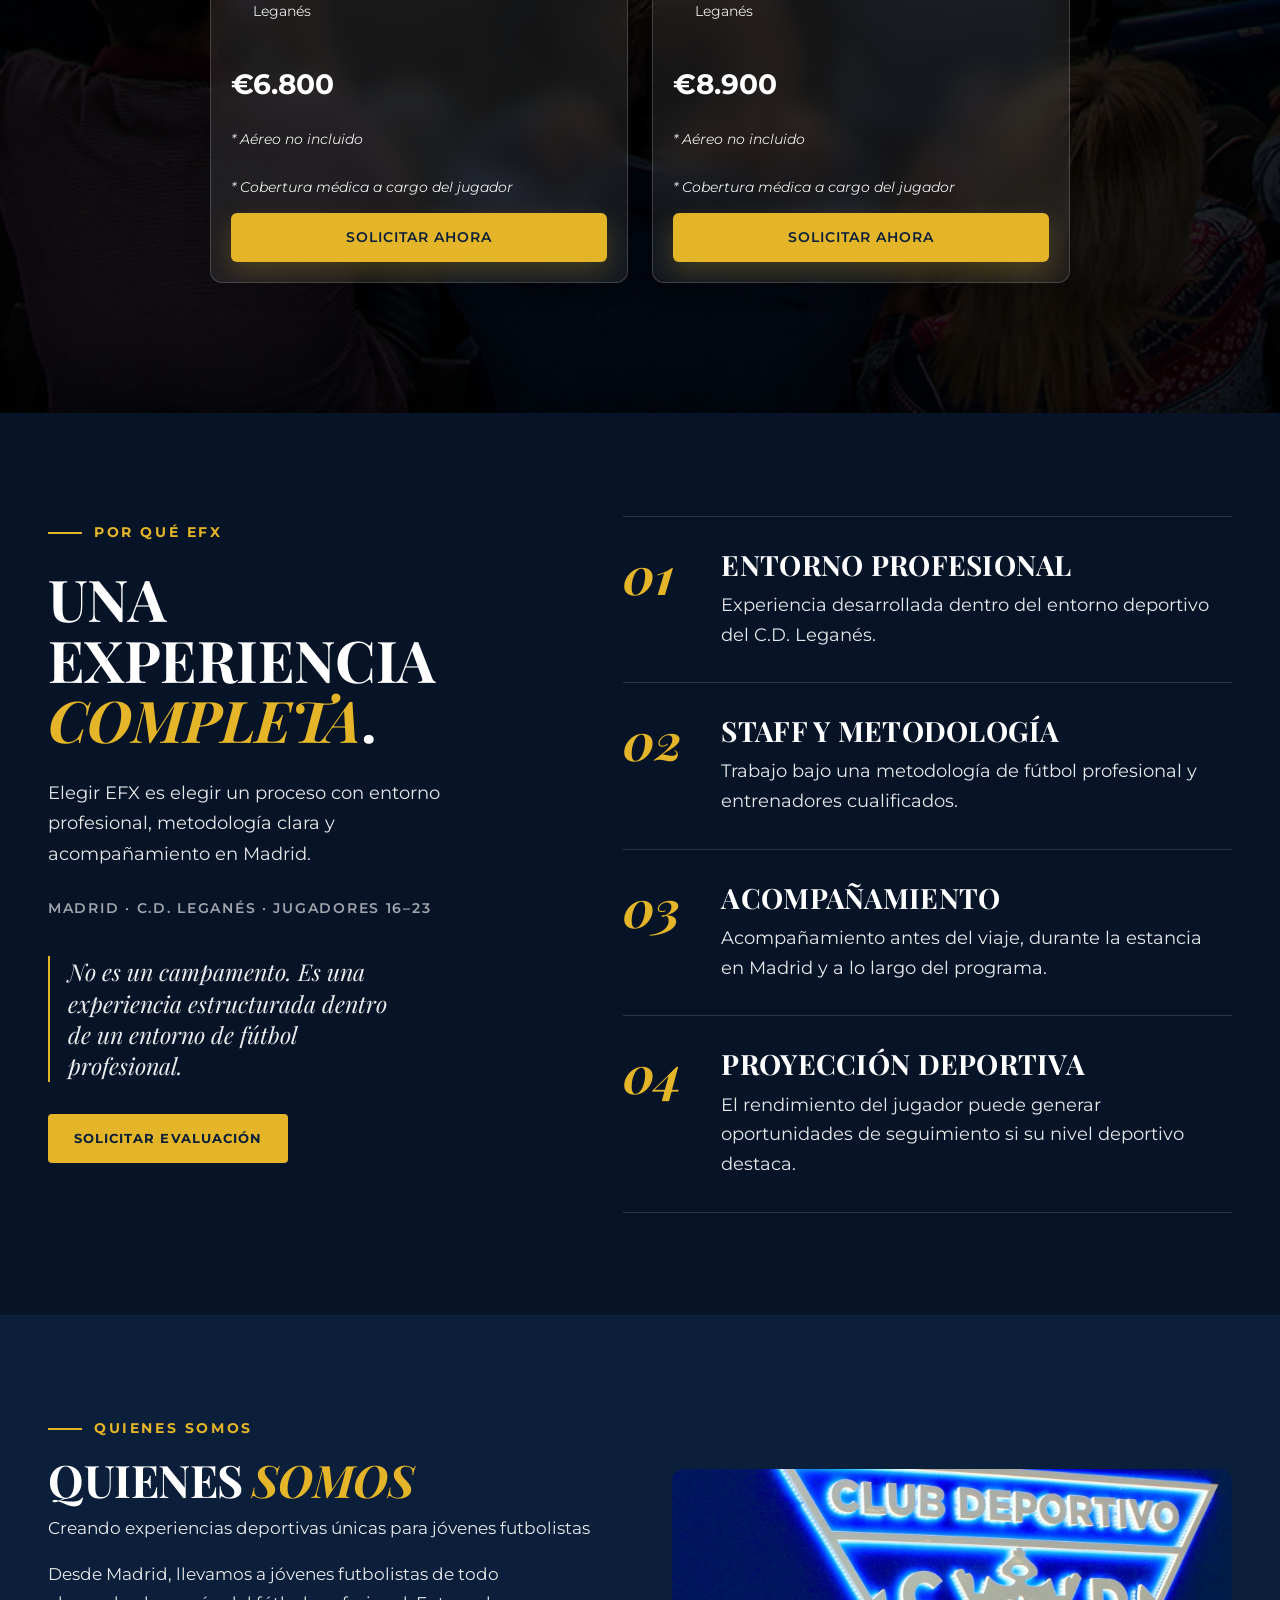
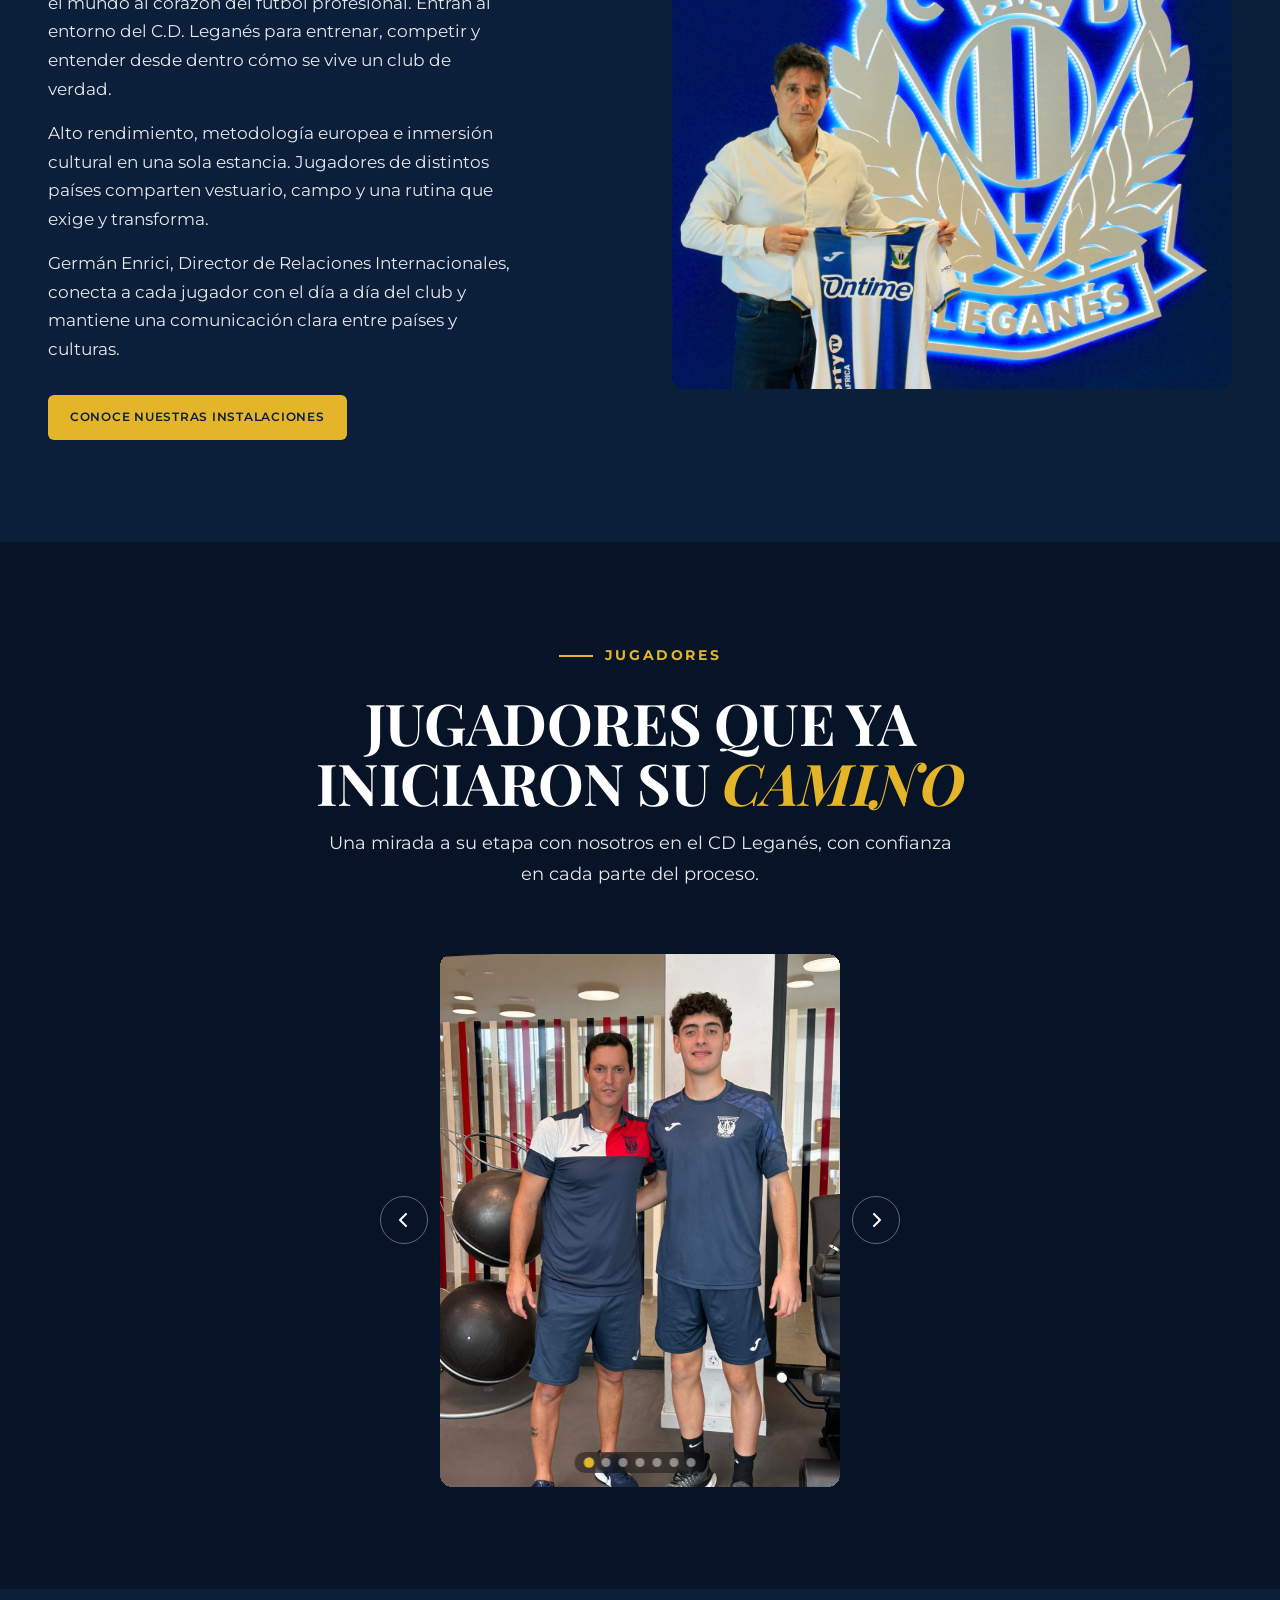
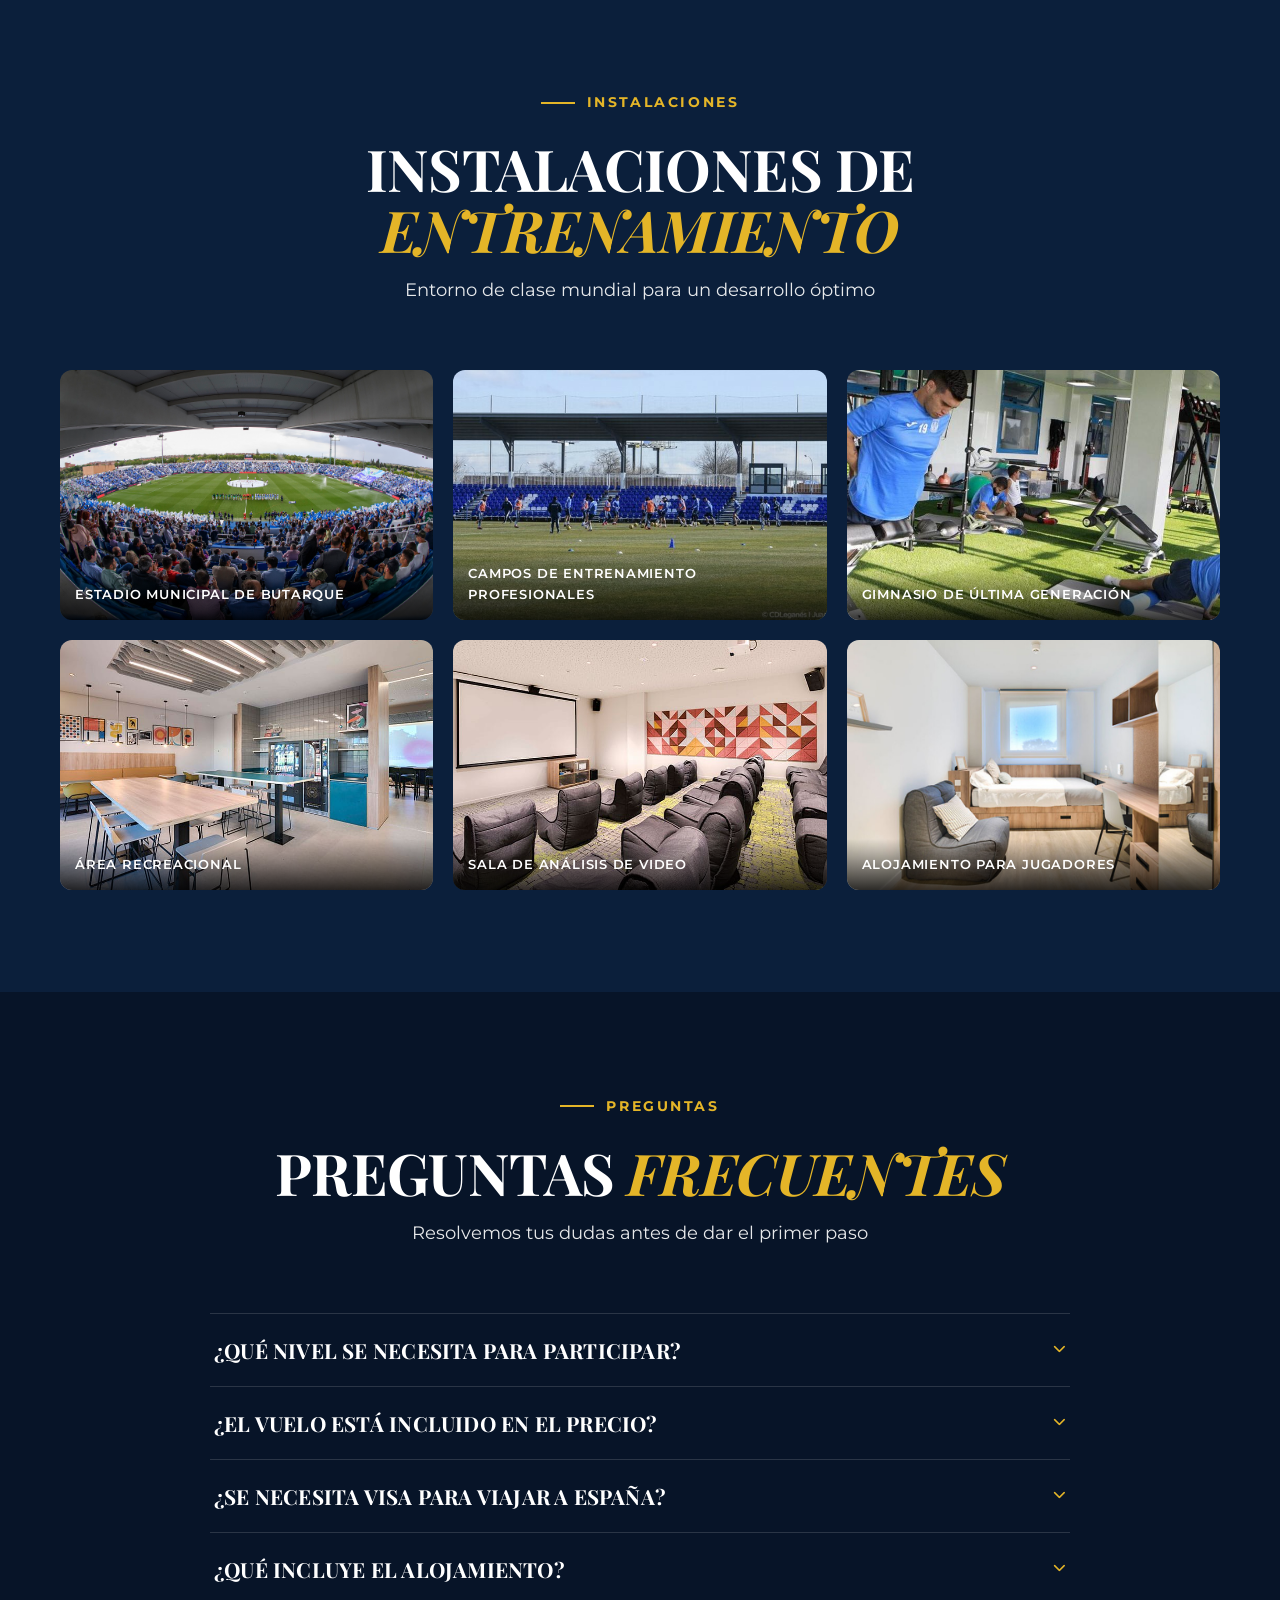
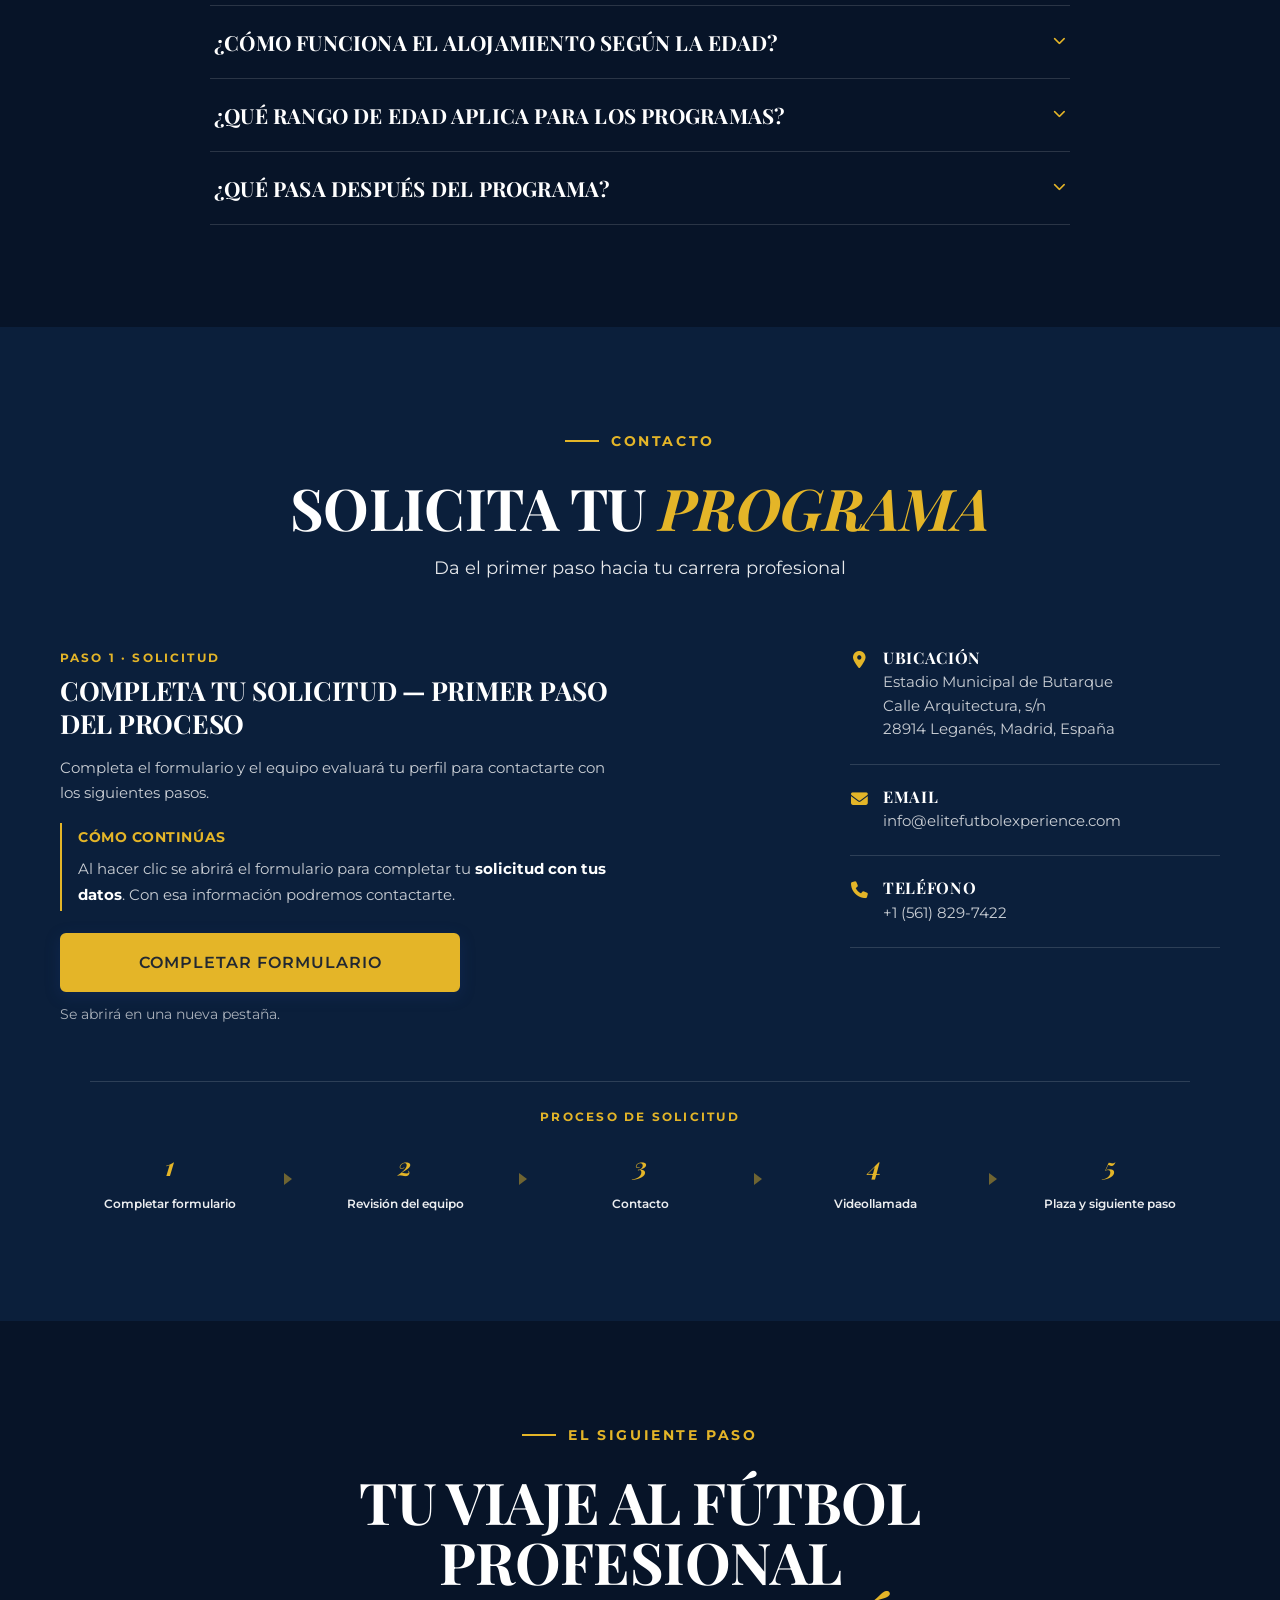
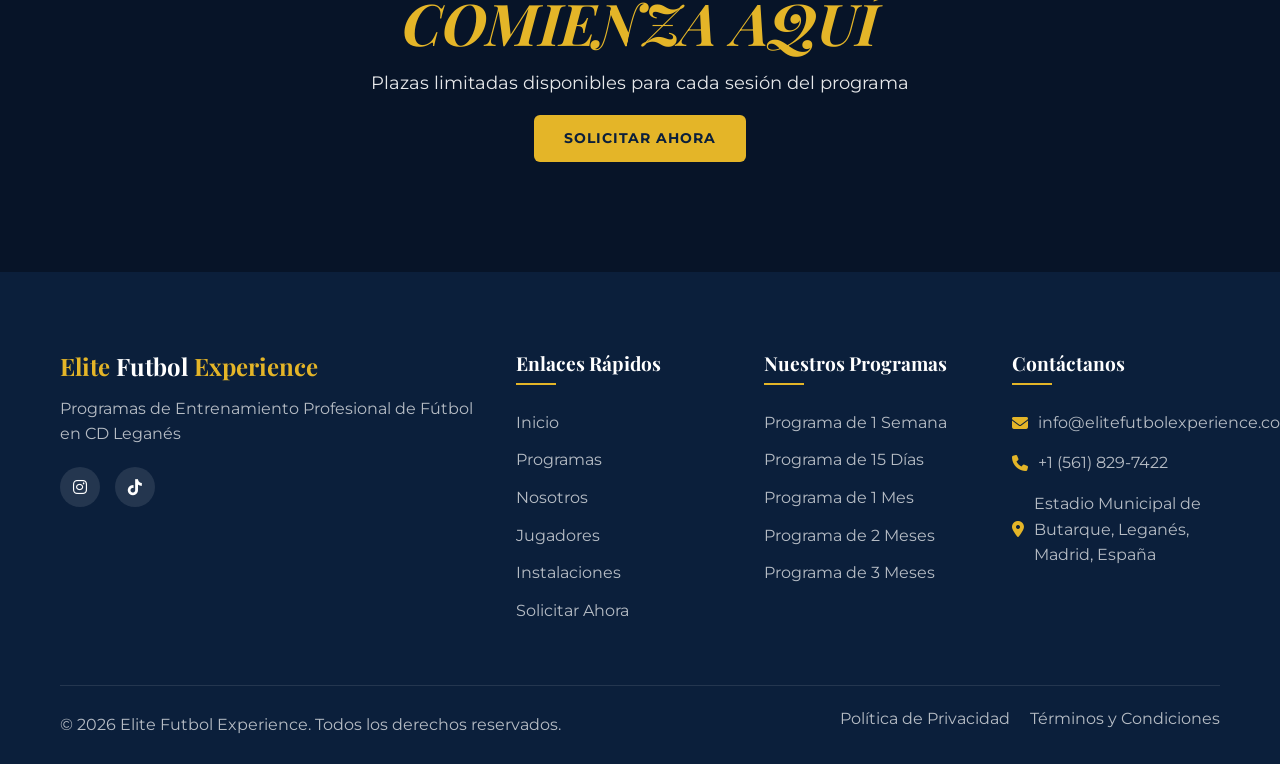
==== commit fe68e858: "Update program prices to improve conversion. Co-authored-by: Cursor <cursoragent@cursor.com>" ====
--- a/index.html
+++ b/index.html
@@ -337,7 +337,7 @@
                             <li><i class="fas fa-check"></i> <span data-i18n="program_1week_feature4">Trabajo táctico dentro de la metodología del CD Leganés</span></li>
                             <li><i class="fas fa-check"></i> <span data-i18n="program_1week_feature5">Kit de entrenamiento oficial del CD Leganés</span></li>
                         </ul>
-                        <p class="price program-price-below">€1.900</p>
+                        <p class="price program-price-below">€1.700</p>
                         <p class="note" data-i18n="program_note">* Aéreo no incluido</p>
                         <p class="note" data-i18n="program_medical_note">* Cobertura médica a cargo del jugador</p>
                         <a href="https://tally.so/r/RGaY1P" target="_blank" rel="noopener noreferrer" class="btn" data-i18n="program_apply_btn">Solicitar Ahora</a>
@@ -358,7 +358,7 @@
                             <li><i class="fas fa-check"></i> <span data-i18n="program_15days_feature7">Partidos de entrenamiento con equipos juveniles del CD Leganés</span></li>
                             <li><i class="fas fa-check"></i> <span data-i18n="program_15days_feature9">Kit completo de entrenamiento del CD Leganés</span></li>
                         </ul>
-                        <p class="price program-price-below">€2.900</p>
+                        <p class="price program-price-below">€2.600</p>
                         <p class="note" data-i18n="program_note">* Aéreo no incluido</p>
                         <p class="note" data-i18n="program_medical_note">* Cobertura médica a cargo del jugador</p>
                         <a href="https://tally.so/r/RGaY1P" target="_blank" rel="noopener noreferrer" class="btn" data-i18n="program_apply_btn">Solicitar Ahora</a>
@@ -380,7 +380,7 @@
                             <li><i class="fas fa-check"></i> <span data-i18n="program_1month_feature11">Posible proyección dependiendo del nivel del jugador</span></li>
                             <li><i class="fas fa-check"></i> <span data-i18n="program_1month_feature12">Kit completo de entrenamiento y partido del CD Leganés</span></li>
                         </ul>
-                        <p class="price program-price-below">€4.500</p>
+                        <p class="price program-price-below">€4.300</p>
                         <p class="note" data-i18n="program_note">* Aéreo no incluido</p>
                         <p class="note" data-i18n="program_medical_note">* Cobertura médica a cargo del jugador</p>
                         <a href="https://tally.so/r/RGaY1P" target="_blank" rel="noopener noreferrer" class="btn" data-i18n="program_apply_btn">Solicitar Ahora</a>
@@ -409,7 +409,7 @@
                             <li><i class="fas fa-check"></i> <span data-i18n="program_2months_feature11">Posible proyección dependiendo del nivel del jugador</span></li>
                             <li><i class="fas fa-check"></i> <span data-i18n="program_2months_feature12">Kit completo de entrenamiento y partido del CD Leganés</span></li>
                         </ul>
-                        <p class="price program-price-below">€7.400</p>
+                        <p class="price program-price-below">€6.800</p>
                         <p class="note" data-i18n="program_note">* Aéreo no incluido</p>
                         <p class="note" data-i18n="program_medical_note">* Cobertura médica a cargo del jugador</p>
                         <a href="https://tally.so/r/RGaY1P" target="_blank" rel="noopener noreferrer" class="btn" data-i18n="program_apply_btn">Solicitar Ahora</a>
@@ -432,7 +432,7 @@
                             <li><i class="fas fa-check"></i> <span data-i18n="program_3months_feature11">Posible proyección dependiendo del nivel del jugador</span></li>
                             <li><i class="fas fa-check"></i> <span data-i18n="program_3months_feature12">Kit completo de entrenamiento y partido del CD Leganés</span></li>
                         </ul>
-                        <p class="price program-price-below">€9.700</p>
+                        <p class="price program-price-below">€8.900</p>
                         <p class="note" data-i18n="program_note">* Aéreo no incluido</p>
                         <p class="note" data-i18n="program_medical_note">* Cobertura médica a cargo del jugador</p>
                         <a href="https://tally.so/r/RGaY1P" target="_blank" rel="noopener noreferrer" class="btn" data-i18n="program_apply_btn">Solicitar Ahora</a>
